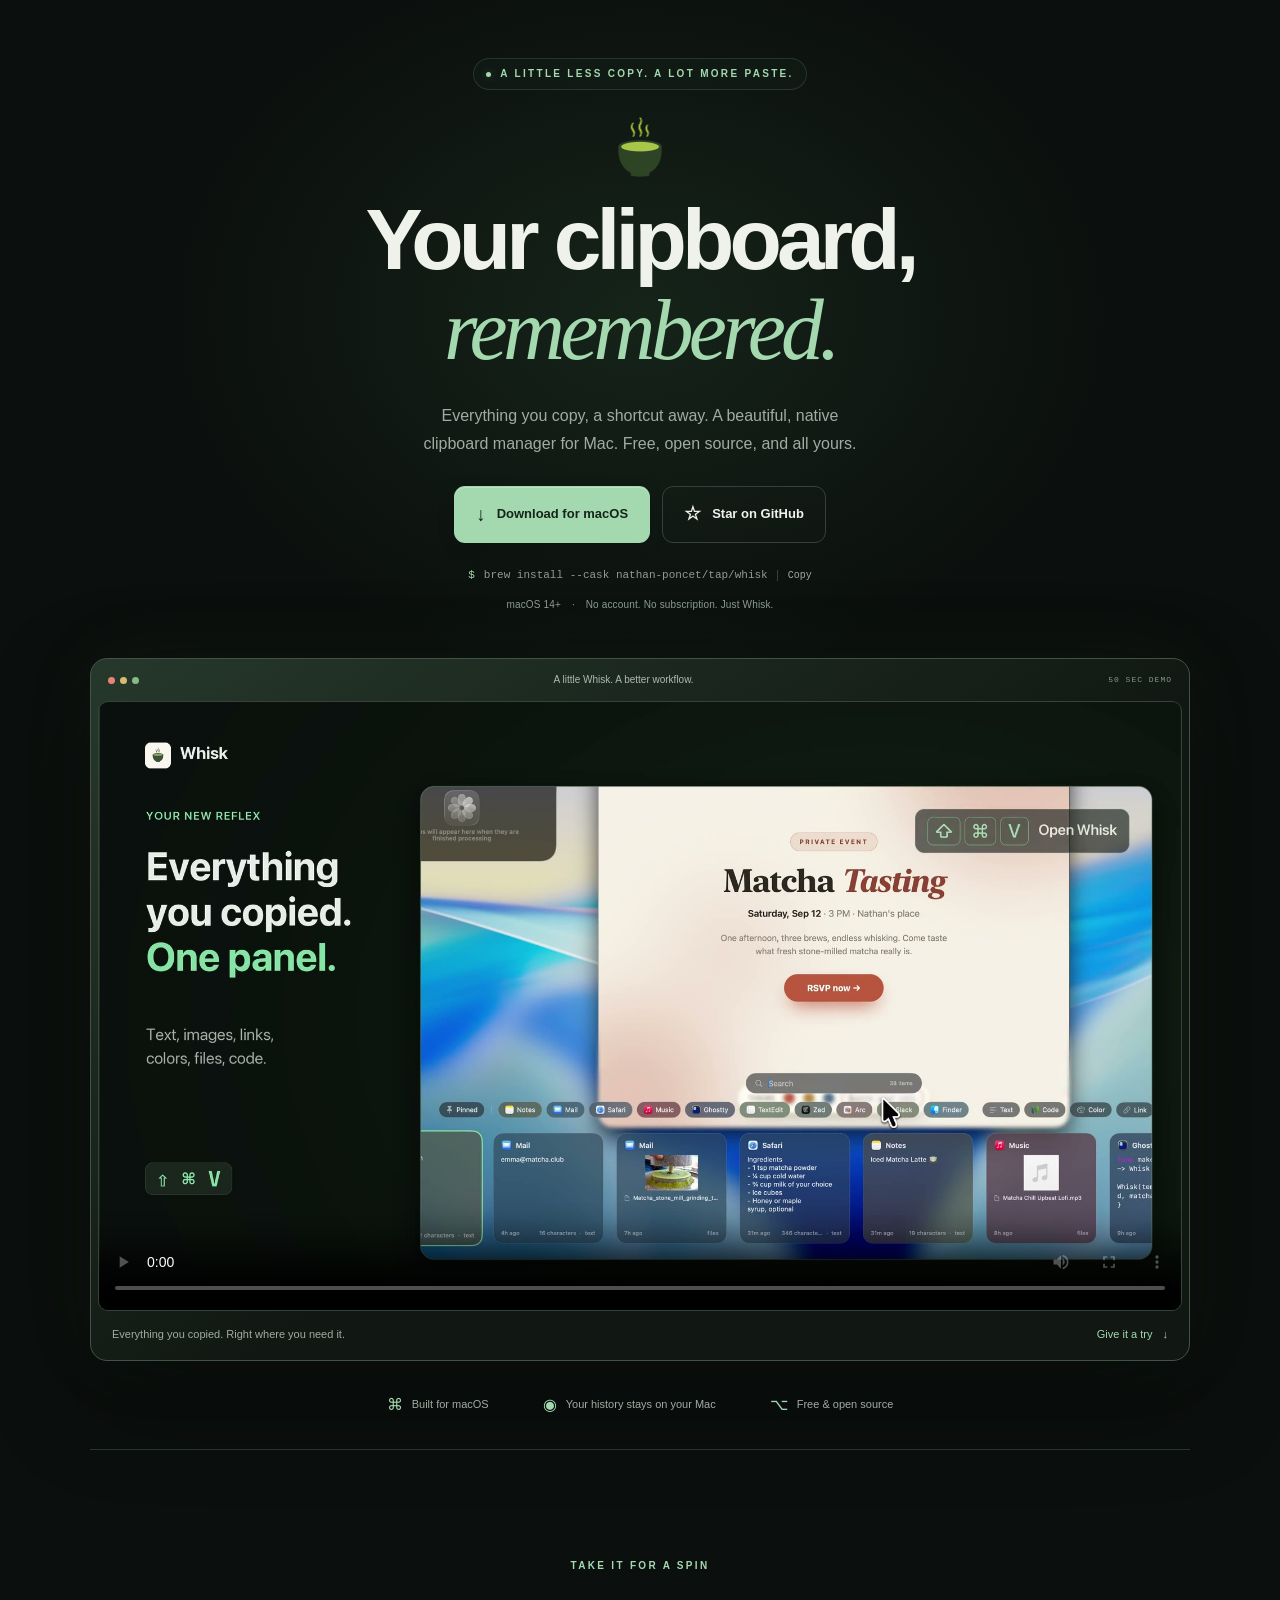
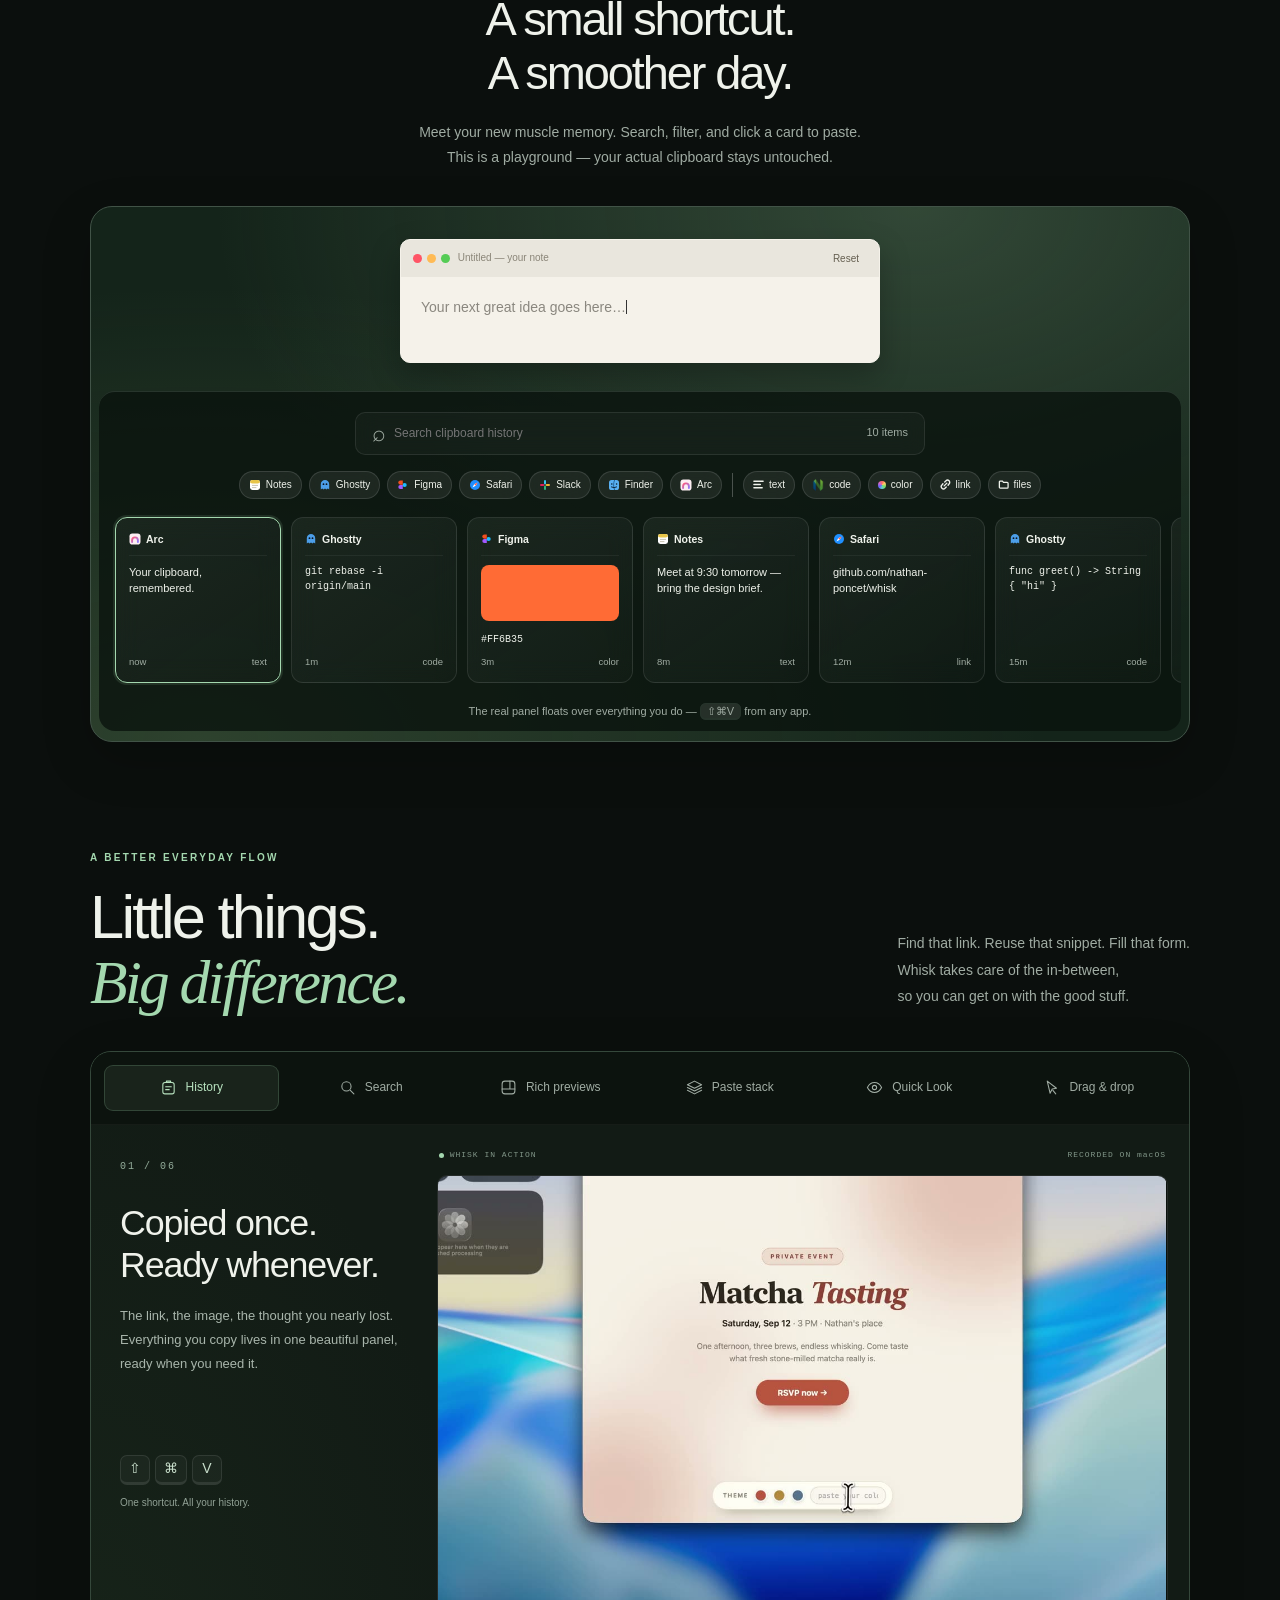
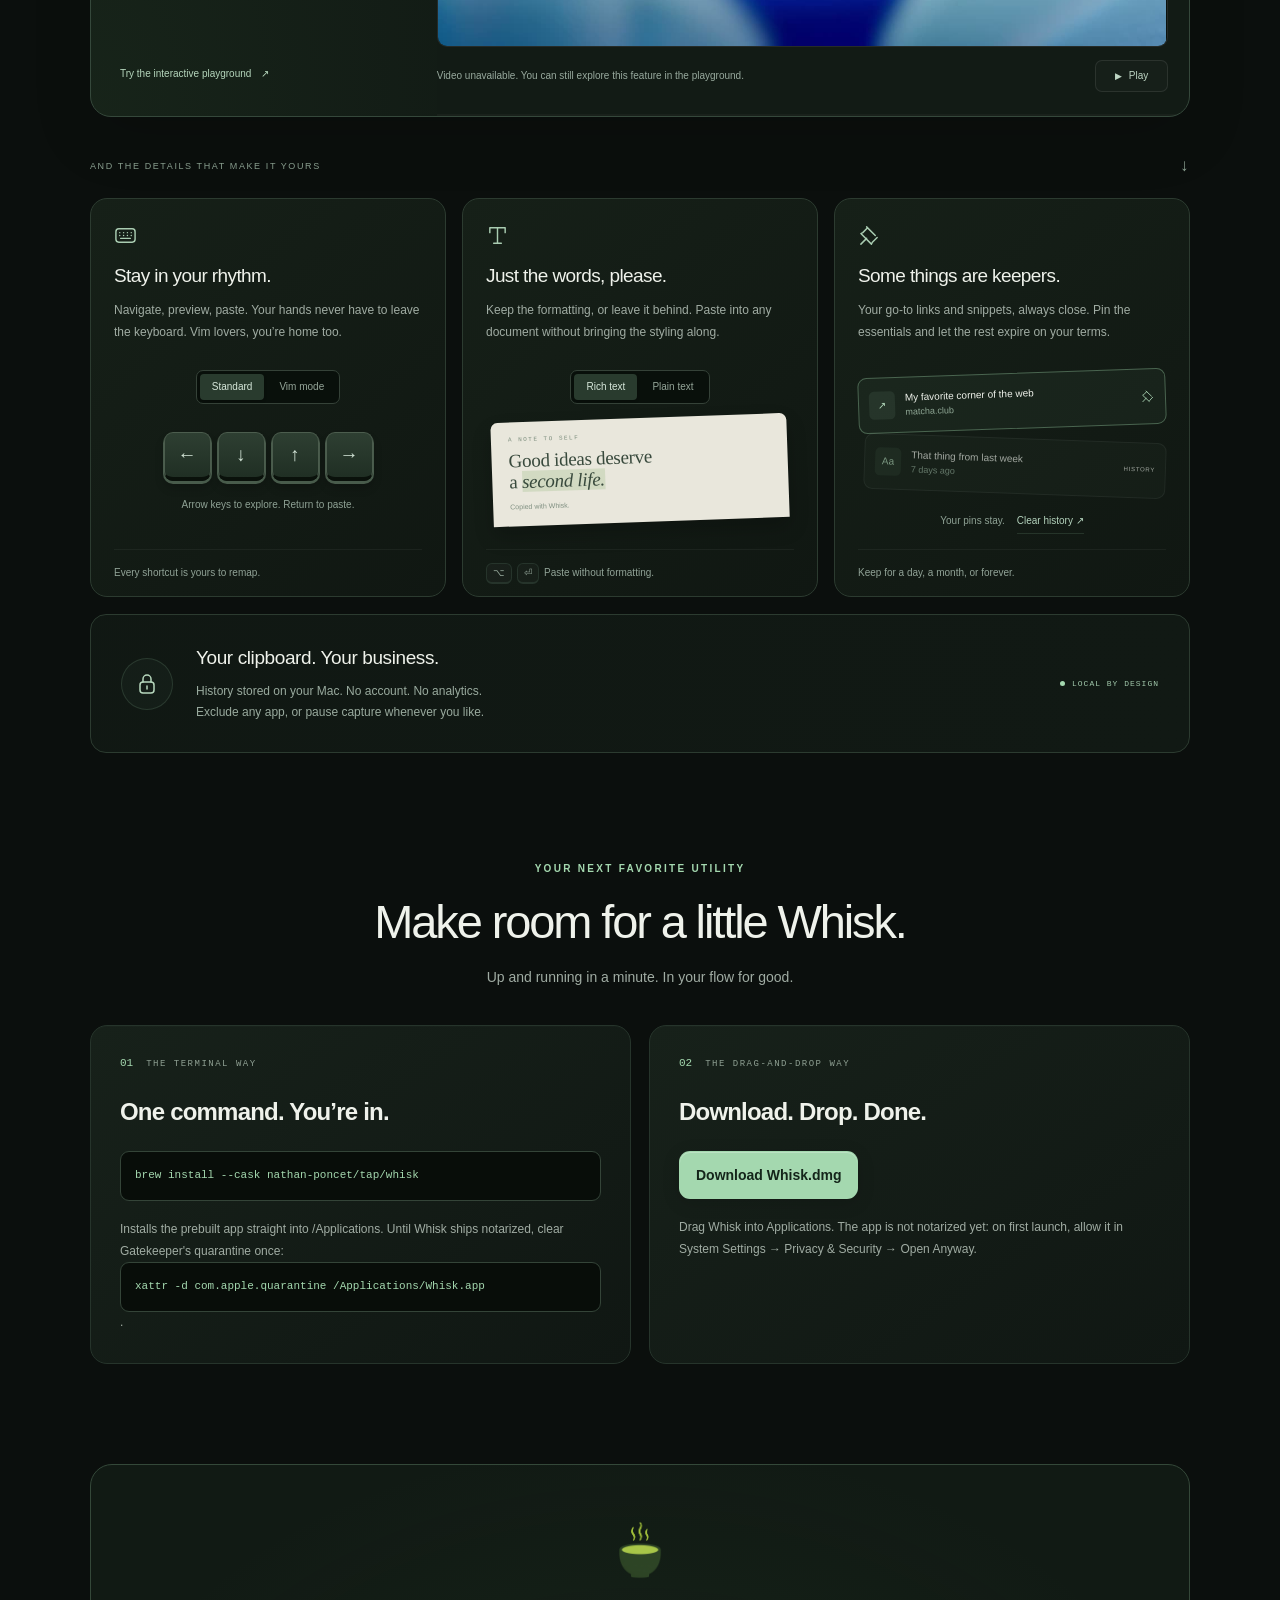
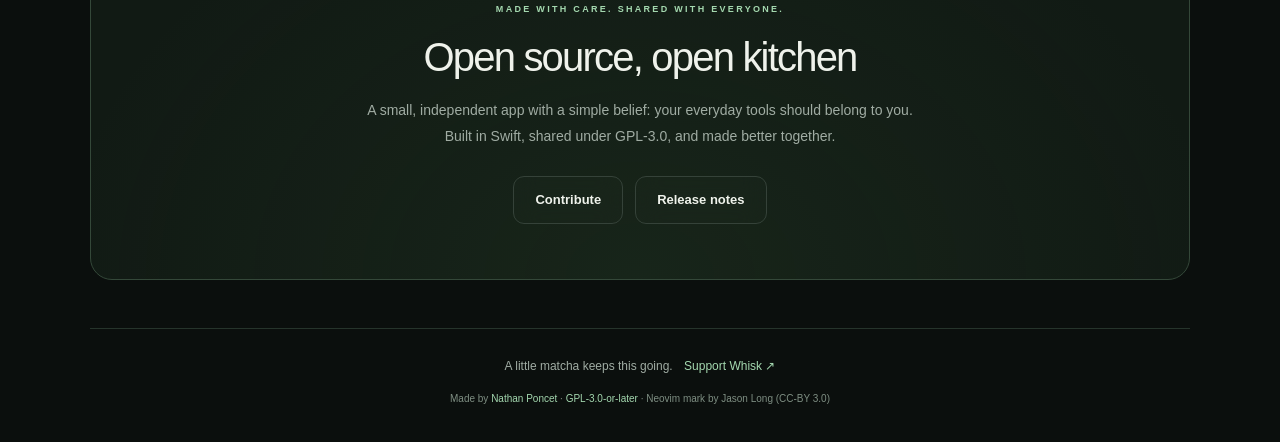
==== docs/index.html @ 54d3b0d7 "✨ Refresh website design and feature gallery" ====
<!doctype html>
<html lang="en">
<head>
  <meta charset="utf-8">
  <meta name="viewport" content="width=device-width, initial-scale=1">
  <title>Whisk — your clipboard, remembered</title>
  <meta name="description" content="Whisk is a free, open-source clipboard manager for macOS. A Liquid Glass panel with search, filters, pins, a paste stack and keyboard-first navigation.">
  <meta property="og:title" content="Whisk — your clipboard, remembered">
  <meta property="og:description" content="A free, open-source clipboard manager for macOS with a Liquid Glass panel, search, filters, pins and a paste stack.">
  <meta property="og:image" content="https://nathan-poncet.github.io/whisk/media/share-card.png">
  <meta property="og:image:width" content="2400">
  <meta property="og:image:height" content="1260">
  <meta property="og:url" content="https://nathan-poncet.github.io/whisk/">
  <meta property="og:type" content="website">
  <meta name="twitter:card" content="summary_large_image">
  <meta name="twitter:image" content="https://nathan-poncet.github.io/whisk/media/share-card.png">
  <link rel="icon" type="image/png" href="media/favicon.png">
  <link rel="apple-touch-icon" href="media/apple-touch-icon.png">
  <meta name="theme-color" content="#0b0f0d">
  <link rel="stylesheet" href="styles.css">
  <link rel="stylesheet" href="features.css">
</head>
<body>
<a class="skip-link" href="#main">Skip to content</a>
<main id="main">
  <div class="hero">
    <div class="eyebrow"><span class="status-dot"></span> A LITTLE LESS COPY. A LOT MORE PASTE.</div>
    <div class="mark"><img src="media/logo-cup.png" alt="Whisk — a steaming matcha bowl" height="84"></div>
    <h1>Your clipboard,<br><em>remembered.</em></h1>
    <p class="sub">Everything you copy, a shortcut away. A beautiful, native<br class="desktop-break"> clipboard manager for Mac. Free, open source, and all yours.</p>
    <div class="cta">
      <a class="btn primary" href="https://github.com/nathan-poncet/whisk/releases/latest/download/Whisk.dmg"><span aria-hidden="true">↓</span> Download for macOS</a>
      <a class="btn ghost" href="https://github.com/nathan-poncet/whisk" target="_blank" rel="noopener"><span aria-hidden="true">☆</span> Star on GitHub<span class="starcount" id="gh-stars" hidden></span></a>
    </div>
    <div class="brew">
      <span class="dollar">$</span>
      <span id="brew-cmd">brew install --cask nathan-poncet/tap/whisk</span>
      <button type="button" id="copy-brew" aria-label="Copy Homebrew install command">Copy</button>
    </div>
    <p class="requires">macOS 14+ <span>·</span> No account. No subscription. Just Whisk.</p>

    <div class="demo" id="demo">
      <div class="demo-topbar"><span class="window-dots" aria-hidden="true"><i></i><i></i><i></i></span><span>A little Whisk. A better workflow.</span><span class="demo-duration">50 SEC DEMO</span></div>
      <video controls playsinline preload="metadata" poster="media/demo-poster.jpg"
             aria-label="Whisk in 50 seconds: copy-paste on repeat, then one panel for everything you copied">
        <source src="media/demo.mp4" type="video/mp4">
      </video>
      <div class="demo-caption"><span>Everything you copied. Right where you need it.</span><a href="#try">Give it a try <span aria-hidden="true">↓</span></a></div>
    </div>
    <div class="trust-strip"><span><span aria-hidden="true">⌘</span> Built for macOS</span><span><span aria-hidden="true">◉</span> Your history stays on your Mac</span><span><span aria-hidden="true">⌥</span> Free &amp; open source</span></div>
  </div>

  <section id="try" class="tryit">
    <div class="tryit-zoom">
      <div class="tryit-stick">
        <p class="section-label">TAKE IT FOR A SPIN</p>
        <h2>A small shortcut.<br>A smoother day.</h2>
        <p class="sub" style="color: var(--muted); max-width: 560px; margin: 10px auto 0">
          Meet your new muscle memory. Search, filter, and click a card to paste.<br class="desktop-break"> This is a playground — your actual clipboard stays untouched.
        </p>
        <div class="screen" id="try-screen">
        <div class="note" id="try-note">
          <div class="bar">
            <span class="dot" style="background:#f56"></span>
            <span class="dot" style="background:#fb5"></span>
            <span class="dot" style="background:#5c5"></span>
            &nbsp;Untitled — your note
            <button id="note-clear">Reset</button>
          </div>
          <div class="body"><span id="note-text" aria-live="polite"></span><span class="cursor"></span></div>
        </div>
        <div class="panelblock">
          <div class="search">
            <span class="search-icon" aria-hidden="true">⌕</span>
            <input id="try-input" aria-label="Search the demo clipboard history" type="text" placeholder="Search clipboard history" autocomplete="off">
            <span class="count" id="try-count"></span>
          </div>
          <div class="chipswrap"><div class="chips" id="try-chips"></div></div>
          <div class="railwrap"><div class="rail" id="try-rail"></div></div>
          <p class="hint">The real panel floats over everything you do — <kbd>&#8679;&#8984;V</kbd> from any app.</p>
        </div>
        </div>
      </div>
    </div>
  </section>

  <section id="features" class="features" aria-labelledby="features-heading">
    <div class="features-intro">
      <div><p class="section-label">A BETTER EVERYDAY FLOW</p><h2 id="features-heading">Little things.<br><em>Big difference.</em></h2></div>
      <p>Find that link. Reuse that snippet. Fill that form.<br>Whisk takes care of the in-between,<br>so you can get on with the good stuff.</p>
    </div>
    <div class="feature-gallery">
      <div class="feature-tabs" role="tablist" aria-label="Explore Whisk features"><button class="feature-tab" id="feature-tab-panel" type="button" role="tab" aria-selected="true" aria-controls="feature-panel" tabindex="0" data-feature="panel"><svg viewBox="0 0 24 24" fill="none" stroke="currentColor" stroke-width="1.5" stroke-linecap="round" stroke-linejoin="round" aria-hidden="true"><rect x="4" y="5" width="16" height="16" rx="3"/><path d="M9 5V3h6v2M8 11h8M8 15h5"/></svg><span>History</span></button>
<button class="feature-tab" id="feature-tab-search" type="button" role="tab" aria-selected="false" aria-controls="feature-panel" tabindex="-1" data-feature="search"><svg viewBox="0 0 24 24" fill="none" stroke="currentColor" stroke-width="1.5" stroke-linecap="round" stroke-linejoin="round" aria-hidden="true"><circle cx="10.5" cy="10.5" r="6.5"/><path d="m16 16 5 5"/></svg><span>Search</span></button>
<button class="feature-tab" id="feature-tab-color" type="button" role="tab" aria-selected="false" aria-controls="feature-panel" tabindex="-1" data-feature="color"><svg viewBox="0 0 24 24" fill="none" stroke="currentColor" stroke-width="1.5" stroke-linecap="round" stroke-linejoin="round" aria-hidden="true"><rect x="3" y="3" width="18" height="18" rx="4"/><path d="M3 14h18M14 3v11"/></svg><span>Rich previews</span></button>
<button class="feature-tab" id="feature-tab-stack" type="button" role="tab" aria-selected="false" aria-controls="feature-panel" tabindex="-1" data-feature="stack"><svg viewBox="0 0 24 24" fill="none" stroke="currentColor" stroke-width="1.5" stroke-linecap="round" stroke-linejoin="round" aria-hidden="true"><path d="m12 3 10 5-10 5L2 8l10-5ZM2 12l10 5 10-5M2 16l10 5 10-5"/></svg><span>Paste stack</span></button>
<button class="feature-tab" id="feature-tab-preview" type="button" role="tab" aria-selected="false" aria-controls="feature-panel" tabindex="-1" data-feature="preview"><svg viewBox="0 0 24 24" fill="none" stroke="currentColor" stroke-width="1.5" stroke-linecap="round" stroke-linejoin="round" aria-hidden="true"><path d="M2 12s3.5-7 10-7 10 7 10 7-3.5 7-10 7S2 12 2 12Z"/><circle cx="12" cy="12" r="3"/></svg><span>Quick Look</span></button>
<button class="feature-tab" id="feature-tab-drag" type="button" role="tab" aria-selected="false" aria-controls="feature-panel" tabindex="-1" data-feature="drag"><svg viewBox="0 0 24 24" fill="none" stroke="currentColor" stroke-width="1.5" stroke-linecap="round" stroke-linejoin="round" aria-hidden="true"><path d="m6 3 13 10-6 1-3 6L6 3ZM14 16l4 5"/></svg><span>Drag & drop</span></button></div>
      <div class="feature-panel" id="feature-panel" role="tabpanel" aria-labelledby="feature-tab-panel" tabindex="0">
        <div class="feature-story">
          <span class="feature-index" id="feature-index">01 / 06</span>
          <div class="feature-copy" aria-live="polite" aria-atomic="true">
            <h3 id="feature-title">Copied once.<br>Ready whenever.</h3>
            <p id="feature-description">The link, the image, the thought you nearly lost. Everything you copy lives in one beautiful panel, ready when you need it.</p>
          </div>
          <div class="feature-shortcut" id="feature-shortcut"><div><kbd>⇧</kbd><kbd>⌘</kbd><kbd>V</kbd></div><span>One shortcut. All your history.</span></div>
          <a class="feature-try" href="#try">Try the interactive playground <span aria-hidden="true">↗</span></a>
        </div>
        <div class="feature-footage">
          <div class="footage-label"><span><i aria-hidden="true"></i> WHISK IN ACTION</span><span>RECORDED ON macOS</span></div>
          <div class="feature-media" id="feature-media">
            <video id="feature-video" muted playsinline loop preload="none" aria-label="Clipboard history demonstration"></video>
            <img id="feature-poster" src="media/clips/panel.jpg" alt="Whisk clipboard history floating over a Mac application" width="1300" height="840" loading="lazy">
          </div>
          <div class="footage-controls"><p id="feature-caption">Text, links, images, files, colors, code. All welcome.</p><button id="feature-play" type="button" aria-label="Play feature demonstration"><span aria-hidden="true">▶</span> Play</button></div>
          <div class="footage-progress" aria-hidden="true"><i id="feature-progress"></i></div>
        </div>
      </div>
    </div>

    <div class="details-heading"><span>AND THE DETAILS THAT MAKE IT YOURS</span><span aria-hidden="true">↓</span></div>
    <div class="feature-details">
      <article class="detail-card keyboard-card">
        <div class="detail-icon"><svg viewBox="0 0 24 24" fill="none" stroke="currentColor" stroke-width="1.5" stroke-linecap="round" stroke-linejoin="round" aria-hidden="true"><rect x="2" y="5" width="20" height="14" rx="3"/><path d="M6 9h.01M10 9h.01M14 9h.01M18 9h.01M6 12h.01M10 12h.01M14 12h.01M18 12h.01M7 15h10"/></svg></div>
        <h3>Stay in your rhythm.</h3>
        <p>Navigate, preview, paste. Your hands never have to leave the keyboard. Vim lovers, you’re home too.</p>
        <div class="detail-visual keyboard-visual">
          <div class="detail-switch" role="group" aria-label="Keyboard layout preview"><button type="button" data-key-mode="standard" aria-pressed="true">Standard</button><button type="button" data-key-mode="vim" aria-pressed="false">Vim mode</button></div>
          <div class="keycap-row" id="feature-keycaps" aria-live="polite"><kbd>←</kbd><kbd>↓</kbd><kbd>↑</kbd><kbd>→</kbd></div>
          <span id="feature-key-hint">Arrow keys to explore. Return to paste.</span>
        </div>
        <div class="detail-foot">Every shortcut is yours to remap.</div>
      </article>
      <article class="detail-card format-card">
        <div class="detail-icon"><svg viewBox="0 0 24 24" fill="none" stroke="currentColor" stroke-width="1.5" stroke-linecap="round" stroke-linejoin="round" aria-hidden="true"><path d="M4 4h16M12 4v16M8 20h8M4 9V4M20 9V4"/></svg></div>
        <h3>Just the words, please.</h3>
        <p>Keep the formatting, or leave it behind. Paste into any document without bringing the styling along.</p>
        <div class="detail-visual format-visual" id="feature-format" data-format="rich">
          <div class="detail-switch" role="group" aria-label="Text formatting preview"><button type="button" data-format="rich" aria-pressed="true">Rich text</button><button type="button" data-format="plain" aria-pressed="false">Plain text</button></div>
          <div class="format-sheet"><span class="sheet-overline">A NOTE TO SELF</span><div class="format-sample">Good ideas deserve<br>a <strong>second life.</strong></div><span class="sheet-signature">Copied with Whisk.</span></div>
        </div>
        <div class="detail-foot"><kbd>⌥</kbd><kbd>⏎</kbd> Paste without formatting.</div>
      </article>
      <article class="detail-card pins-card">
        <div class="detail-icon"><svg viewBox="0 0 24 24" fill="none" stroke="currentColor" stroke-width="1.5" stroke-linecap="round" stroke-linejoin="round" aria-hidden="true"><path d="m9 3 9 9M10 4 5 9l-2 1 11 11 1-2 5-5M9 15l-6 6"/></svg></div>
        <h3>Some things are keepers.</h3>
        <p>Your go-to links and snippets, always close. Pin the essentials and let the rest expire on your terms.</p>
        <div class="detail-visual pin-visual" id="feature-pins">
          <div class="saved-snippet"><span class="snippet-symbol" aria-hidden="true">↗</span><div>My favorite corner of the web<small>matcha.club</small></div><span class="pin-badge"><svg viewBox="0 0 24 24" fill="none" stroke="currentColor" stroke-width="1.5" stroke-linecap="round" stroke-linejoin="round" aria-hidden="true"><path d="m9 3 9 9M10 4 5 9l-2 1 11 11 1-2 5-5M9 15l-6 6"/></svg></span></div>
          <div class="saved-snippet expiring"><span class="snippet-symbol" aria-hidden="true">Aa</span><div>That thing from last week<small>7 days ago</small></div><span class="expiry-label">HISTORY</span></div>
          <div class="pin-actions"><span class="pin-note" id="pin-feedback" aria-live="polite">Your pins stay.</span><button type="button" id="pin-clear" aria-label="Clear the sample history">Clear history <span aria-hidden="true">↗</span></button></div>
        </div>
        <div class="detail-foot">Keep for a day, a month, or forever.</div>
      </article>
    </div>
    <aside class="feature-privacy" aria-label="Privacy">
      <div class="privacy-emblem"><svg viewBox="0 0 24 24" fill="none" stroke="currentColor" stroke-width="1.5" stroke-linecap="round" stroke-linejoin="round" aria-hidden="true"><rect x="5" y="10" width="14" height="11" rx="3"/><path d="M8 10V7a4 4 0 0 1 8 0v3M12 14v3"/></svg></div>
      <div><h3>Your clipboard. Your business.</h3><p>History stored on your Mac. No account. No analytics.<br>Exclude any app, or pause capture whenever you like.</p></div>
      <span class="privacy-seal"><i aria-hidden="true"></i> LOCAL BY DESIGN</span>
    </aside>
  </section>

  <section id="install" class="install">
    <p class="section-label">YOUR NEXT FAVORITE UTILITY</p>
    <h2>Make room for a little Whisk.</h2>
    <p class="section-sub">Up and running in a minute. In your flow for good.</p>
    <div class="options grid">
      <div class="card option">
        <div class="option-label">01 <span>THE TERMINAL WAY</span></div><h3>One command. You’re in.</h3>
        <p style="margin-top: 8px"><code>brew install --cask nathan-poncet/tap/whisk</code></p>
        <p class="note">Installs the prebuilt app straight into /Applications. Until Whisk ships notarized, clear Gatekeeper's quarantine once: <code>xattr -d com.apple.quarantine /Applications/Whisk.app</code>.</p>
      </div>
      <div class="card option">
        <div class="option-label">02 <span>THE DRAG-AND-DROP WAY</span></div><h3>Download. Drop. Done.</h3>
        <p style="margin-top: 8px"><a class="btn primary" style="padding: 9px 16px; font-size: 14px" href="https://github.com/nathan-poncet/whisk/releases/latest/download/Whisk.dmg">Download Whisk.dmg</a></p>
        <p class="note">Drag Whisk into Applications. The app is not notarized yet: on first launch, allow it in System Settings → Privacy &amp; Security → Open Anyway.</p>
      </div>
    </div>
  </section>

  <section class="open" id="open-source">
    <img class="open-mark" src="media/logo-cup.png" width="50" alt="">
    <p class="section-label">MADE WITH CARE. SHARED WITH EVERYONE.</p>
    <h2>Open source, open kitchen</h2>
    <p>
      A small, independent app with a simple belief: your everyday tools should belong to you.
      Built in Swift, shared under GPL-3.0, and made better together.
    </p>
    <div class="cta">
      <a class="btn ghost" href="https://github.com/nathan-poncet/whisk/blob/main/CONTRIBUTING.md">Contribute</a>
      <a class="btn ghost" href="https://github.com/nathan-poncet/whisk/releases">Release notes</a>
    </div>
  </section>

  <footer>
    <p style="margin: 0 0 14px">
      <a class="support-link" href="https://ko-fi.com/S3V726AT7H" target="_blank" rel="noopener">A little matcha keeps this going. <span>Support Whisk ↗</span></a>
    </p>
    Made by <a href="https://github.com/nathan-poncet">Nathan Poncet</a> ·
    <a href="https://github.com/nathan-poncet/whisk/blob/main/LICENSE">GPL-3.0-or-later</a> ·
    Neovim mark by Jason Long (CC-BY 3.0)
  </footer>
</main>

<script src="script.js" defer></script>
<script src="features.js" defer></script>
</body>
</html>
---- docs/styles.css ----
:root {
      --bg: #0b0f0d;
      --panel: rgba(255, 255, 255, 0.055);
      --border: rgba(255, 255, 255, 0.10);
      --text: #e8ede9;
      --muted: #9aa69e;
      --accent: #7fd8a4;
      --accent-deep: #3f9d68;
      --radius: 18px;
    }
    * { margin: 0; padding: 0; box-sizing: border-box; }
    html { scroll-behavior: smooth; }
    body {
      background: var(--bg);
      color: var(--text);
      font-family: -apple-system, BlinkMacSystemFont, "SF Pro Text", "Segoe UI", Roboto, sans-serif;
      line-height: 1.6;
      overflow-x: hidden;
    }
    body::before {
      content: "";
      position: fixed;
      inset: -20% -10% auto;
      height: 70vh;
      background:
        radial-gradient(600px 400px at 20% 10%, rgba(127, 216, 164, 0.16), transparent 70%),
        radial-gradient(700px 500px at 80% 0%, rgba(63, 157, 104, 0.14), transparent 70%);
      pointer-events: none;
      z-index: 0;
    }
    main { position: relative; z-index: 1; max-width: 1060px; margin: 0 auto; padding: 0 24px; }

    .hero { text-align: center; padding: 88px 0 40px; }
    .hero .mark { line-height: 1; }
    .hero .mark img { height: 84px; width: auto; }
    .hero h1 {
      font-size: clamp(44px, 7vw, 72px);
      font-weight: 800;
      letter-spacing: -0.03em;
      background: linear-gradient(120deg, #f2f7f3 30%, var(--accent) 100%);
      -webkit-background-clip: text;
      background-clip: text;
      color: transparent;
      margin-top: 12px;
    }
    .hero p.tagline { font-size: clamp(18px, 2.6vw, 23px); color: var(--muted); margin-top: 10px; }
    .hero .sub { max-width: 620px; margin: 14px auto 0; color: var(--muted); font-size: 16px; }

    .cta { display: flex; gap: 12px; justify-content: center; flex-wrap: wrap; margin-top: 32px; }
    .btn {
      display: inline-flex; align-items: center; gap: 8px;
      padding: 13px 22px; border-radius: 999px;
      font-size: 15px; font-weight: 600; text-decoration: none;
      border: 1px solid var(--border);
      transition: transform 0.15s ease, background 0.15s ease;
    }
    .btn:hover { transform: translateY(-1px); }
    .btn.primary { background: linear-gradient(120deg, var(--accent), var(--accent-deep)); color: #06130b; border-color: transparent; }
    .btn.ghost { background: var(--panel); color: var(--text); backdrop-filter: blur(12px); }
    .btn.ghost:hover { background: rgba(255, 255, 255, 0.09); }
    .btn .starcount {
      background: rgba(255, 255, 255, 0.12); border-radius: 999px;
      padding: 2px 9px; font-size: 12.5px; font-variant-numeric: tabular-nums;
    }

    .brew {
      display: inline-flex; align-items: center; gap: 12px;
      margin-top: 18px; padding: 11px 16px;
      background: var(--panel); border: 1px solid var(--border); border-radius: 12px;
      font-family: "SF Mono", ui-monospace, Menlo, monospace; font-size: 14px;
      backdrop-filter: blur(12px);
    }
    .brew .dollar { color: var(--accent); user-select: none; }
    .brew button {
      background: none; border: 1px solid var(--border); border-radius: 8px;
      color: var(--muted); font-size: 12px; padding: 4px 10px; cursor: pointer;
    }
    .brew button:hover { color: var(--text); }
    .requires { margin-top: 14px; color: var(--muted); font-size: 13px; }

    .demo { margin: 56px auto 0; }
    .demo video {
      width: 100%; display: block; border-radius: var(--radius);
      border: 1px solid var(--border);
      box-shadow: 0 30px 80px rgba(0, 0, 0, 0.55), 0 0 0 1px rgba(127, 216, 164, 0.07);
    }

    section { padding: 72px 0 0; }
    h2 { font-size: 28px; font-weight: 700; letter-spacing: -0.02em; text-align: center; }
    .grid {
      display: grid; gap: 16px; margin-top: 32px;
      grid-template-columns: repeat(auto-fit, minmax(280px, 1fr));
    }
    .card {
      background: var(--panel); border: 1px solid var(--border); border-radius: var(--radius);
      padding: 22px; backdrop-filter: blur(12px);
    }
    .card .icon { font-size: 24px; }
    .card h3 { font-size: 16px; font-weight: 650; margin: 10px 0 6px; }
    .card p { color: var(--muted); font-size: 14px; }
    .card code {
      font-family: "SF Mono", ui-monospace, Menlo, monospace; font-size: 12.5px;
      background: rgba(255, 255, 255, 0.08); border-radius: 5px; padding: 1px 5px;
    }
    kbd {
      font-family: -apple-system, BlinkMacSystemFont, sans-serif; font-size: 12.5px;
      background: rgba(255, 255, 255, 0.10); border: 1px solid var(--border);
      border-bottom-width: 2px; border-radius: 6px; padding: 1px 6px;
    }

    .install { text-align: center; }
    .install .options { display: flex; gap: 16px; justify-content: center; flex-wrap: wrap; margin-top: 28px; }
    .install .option { flex: 1 1 320px; max-width: 460px; text-align: left; }
    .install .option h3 { display: flex; align-items: center; gap: 8px; }
    .install .note { color: var(--muted); font-size: 13px; margin-top: 10px; }
    .install .note code {
      font-family: "SF Mono", ui-monospace, Menlo, monospace; font-size: 12px;
      background: rgba(255, 255, 255, 0.08); border-radius: 5px; padding: 1px 5px;
    }

    .open { text-align: center; margin-top: 72px; padding: 40px 24px; }
    .open p { max-width: 640px; margin: 12px auto 0; color: var(--muted); }

    footer {
      margin-top: 72px; padding: 32px 24px 40px;
      border-top: 1px solid var(--border);
      text-align: center; color: var(--muted); font-size: 13.5px;
    }
    footer a { color: var(--accent); text-decoration: none; }
    footer a:hover { text-decoration: underline; }

    /* Interactive demo */
    .tryit { text-align: center; }
    .tryit .screen {
      margin-top: 32px; border-radius: var(--radius); overflow: hidden;
      border: 1px solid var(--border);
      background:
        radial-gradient(700px 420px at 18% 8%, rgba(127, 216, 164, 0.28), transparent 65%),
        radial-gradient(800px 520px at 85% 20%, rgba(63, 157, 104, 0.22), transparent 70%),
        linear-gradient(160deg, #17251d 0%, #0a1310 60%, #060a08 100%);
      padding: 26px 0 18px;
      box-shadow: 0 30px 80px rgba(0, 0, 0, 0.5);
    }
    .tryit .note {
      /* Grows gently with the scroll progress, like the screen around it. */
      width: calc(min(430px, 86%) + 110px * var(--p, 0));
      /* Phones: the growth must never push the note against the edges. */
      max-width: calc(100% - 32px);
      flex-shrink: 0;
      margin: 24px auto 22px; text-align: left;
      border-radius: 10px; overflow: hidden;
      background: #f5f2ea; color: #333;
      font-size: calc(13px + 1.5px * var(--p, 0));
      box-shadow: 0 14px 34px rgba(0, 0, 0, 0.45);
    }
    .tryit .note .bar {
      background: #e4e0d5; padding: 5px 9px; font-size: 11px; color: #8a8578;
      display: flex; align-items: center; gap: 5px;
    }
    .tryit .note .bar span.dot { width: 9px; height: 9px; border-radius: 50%; }
    .tryit .note .body {
      padding: 10px 12px; line-height: 1.5;
      /* Mostly vertical growth: the note deepens as the demo fills the page. */
      min-height: calc(52px + 90px * var(--p, 0));
    }
    .tryit .note .body .cursor {
      display: inline-block; width: 1px; height: 14px; background: #333;
      vertical-align: -2px; animation: blink 1s step-end infinite;
    }
    @keyframes blink { 50% { opacity: 0; } }

    .tryit .chipswrap { overflow-x: auto; scrollbar-width: none; margin-bottom: 10px; }
    .tryit .chipswrap::-webkit-scrollbar { display: none; }
    .tryit .chips {
      display: flex; gap: 7px; width: max-content; margin: 0 auto;
      padding: 2px 16px;
    }
    .tryit .chip { flex-shrink: 0; }
    .tryit .chip {
      display: inline-flex; align-items: center; gap: 5px;
      font-size: 11.5px; padding: 4px 10px; border-radius: 999px;
      background: rgba(255, 255, 255, 0.07); border: 1px solid rgba(255, 255, 255, 0.12);
      color: var(--text); cursor: pointer; backdrop-filter: blur(10px);
      transition: transform 0.12s ease;
    }
    .tryit .chip .dot { width: 8px; height: 8px; border-radius: 50%; }
    .tryit .chip.active {
      color: var(--accent); border-color: var(--accent); transform: scale(1.06);
      background: rgba(127, 216, 164, 0.16); font-weight: 600;
    }
    .tryit .search {
      display: flex; align-items: center; gap: 8px;
      width: min(680px, 90%); margin: 0 auto 14px; padding: 9px 16px;
      border-radius: 999px; background: rgba(255, 255, 255, 0.08);
      border: 1px solid rgba(255, 255, 255, 0.14); backdrop-filter: blur(12px);
    }
    .tryit .search input {
      flex: 1; background: none; border: none; outline: none;
      color: var(--text); font-size: 14px; font-family: inherit;
    }
    .tryit .search .count { font-size: 11px; color: var(--muted); }
    .tryit .railwrap { overflow-x: auto; padding: 6px 16px 10px; scrollbar-width: none; }
    .tryit .railwrap::-webkit-scrollbar { display: none; }
    .tryit .rail { display: flex; gap: 10px; width: max-content; margin: 0 auto; }
    .tryit .tcard {
      width: 148px; min-height: 150px; border-radius: 14px; text-align: left;
      background: rgba(255, 255, 255, 0.07); border: 1px solid rgba(255, 255, 255, 0.10);
      backdrop-filter: blur(12px); padding: 9px 10px; cursor: pointer;
      display: flex; flex-direction: column; gap: 6px; flex-shrink: 0;
      transition: transform 0.14s ease, border-color 0.14s ease, box-shadow 0.14s ease;
    }
    .tryit .tcard.selected {
      transform: scale(1.04); border: 2px solid var(--accent);
      box-shadow: 0 0 18px rgba(127, 216, 164, 0.35);
    }
    .tryit .tcard .head { display: flex; align-items: center; gap: 5px; font-size: 10.5px; font-weight: 600; }
    .tryit .tcard .head .dot { width: 9px; height: 9px; border-radius: 3px; }
    .tryit .tcard .body { flex: 1; font-size: 11px; color: var(--text); overflow: hidden; line-height: 1.45; }
    .tryit .tcard .body.mono { font-family: "SF Mono", ui-monospace, Menlo, monospace; font-size: 10px; }
    .tryit .tcard .swatch { border-radius: 8px; height: 56px; margin-bottom: 6px; }
    .tryit .tcard .foot { display: flex; justify-content: space-between; font-size: 9.5px; color: var(--muted); }
    .tryit .hint { margin-top: 12px; color: var(--muted); font-size: 13px; }
    .tryit .hint kbd { font-size: 11px; }

    .tryit-zoom, .tryit-stick { position: relative; }
    .tryit-stick .screen { display: flex; flex-direction: column; }
    .tryit .note .bar button {
      margin-left: auto; border: none; background: none; cursor: pointer;
      color: #8a8578; font-size: 10px;
    }
    .tryit .note .bar button:hover { color: #555; }
    .tryit .panelblock { margin-top: auto; padding-top: 14px; padding-bottom: 16px; }
    .tryit .chip img, .tryit .chip svg { display: block; }

/* Whisk — a quieter, more considered home for the same little utility. */
:root { --bg: #0b0f0d; --panel: #121914; --border: #26342b; --text: #eff2eb; --muted: #a0aca3; --accent: #a4d8af; --accent-deep: #77b989; --radius: 22px; color-scheme: dark; }
body { -webkit-font-smoothing: antialiased; }
body::before { position: absolute; inset: 0; height: 1120px; background: radial-gradient(ellipse 640px 490px at 50% 28%, #25432c65, transparent 75%); }
a, button, input { -webkit-tap-highlight-color: transparent; }
button { font-family: inherit; }
:focus-visible { outline: 2px solid var(--accent); outline-offset: 5px; }
section { scroll-margin-top: 24px; }
main { max-width: 1180px; padding: 0 40px; }
.skip-link { position: fixed; top: -100px; left: 20px; z-index: 100; padding: 12px 20px; color: var(--bg); background: var(--accent); border-radius: 10px; }
.skip-link:focus { top: 12px; }
.nav-download:hover { background: #a4d8af12; }
.hero { padding: 58px 0 0; }
.eyebrow, .section-label { font-size: 10px; letter-spacing: 2.3px; font-weight: 600; color: var(--accent); }
.eyebrow { display: inline-flex; align-items: center; gap: 9px; border: 1px solid #a4d8af26; padding: 7px 12px; border-radius: 30px; background: #a4d8af05; }
.status-dot { height: 5px; width: 5px; border-radius: 50%; background: var(--accent); box-shadow: 0 0 9px #a4d8af55; }
.hero .mark { margin: 25px auto 14px; }
.hero .mark img { height: 64px; }
.hero h1 { font-size: clamp(54px, 6.7vw, 88px); line-height: 1.02; letter-spacing: -.057em; font-weight: 550; background: none; color: var(--text); margin: 0; }
.hero h1 em { display: inline-block; color: var(--accent); font-family: Georgia, 'Times New Roman', serif; font-weight: 400; letter-spacing: -.055em; line-height: 1.12; }
.hero .sub { max-width: 620px; font-size: 16px; line-height: 1.8; margin-top: 22px; color: var(--muted); }
.cta { margin-top: 27px; gap: 12px; }
.btn { border-radius: 11px; min-height: 48px; padding: 12px 21px; font-size: 13px; gap: 11px; font-weight: 600; }
.btn.primary { background: var(--accent); color: #14251a; box-shadow: inset 0 1px #ffffff40, 0 4px 18px #0002; }
.btn.primary:hover { background: #b6e5be; }
.btn.primary > span { font-size: 19px; line-height: 1; }
.btn.ghost { background: #ffffff03; border-color: #354239; }
.btn.ghost > span:first-child { font-size: 19px; }
.btn .starcount { font-size: 11px; background: #a4d8af10; color: var(--accent); border-radius: 5px; padding: 1px 6px; }
.brew { margin-top: 17px; background: transparent; border: 0; padding: 7px 0; border-radius: 0; font-size: 11px; gap: 9px; color: #8e9c92; }
.brew button { border: 0; border-left: 1px solid #344238; border-radius: 0; font-size: 10px; padding: 0 0 0 10px; color: var(--muted); }
.requires { font-size: 10px; letter-spacing: .15px; margin-top: 6px; color: #8c9b90; }
.requires span { padding: 0 8px; }
.demo { margin-top: 45px; border: 1px solid #435248; border-radius: 17px; padding: 7px; background: linear-gradient(145deg, #26382b, #111813 55%); box-shadow: 0 35px 100px #0006, 0 0 80px #79ad8710; text-align: left; }
.demo-topbar { padding: 6px 10px 13px; display: flex; align-items: center; justify-content: space-between; gap: 12px; font-size: 10px; color: #afbab1; }
.window-dots { display: flex; gap: 5px; }
.window-dots i { width: 7px; height: 7px; border-radius: 50%; background: #e78377; }
.window-dots i:nth-child(2) { background: #d8bb70; }
.window-dots i:nth-child(3) { background: #87b98a; }
.demo-duration { font-family: ui-monospace, monospace; font-size: 8px; letter-spacing: 1px; color: #84978a; }
.demo video { border-radius: 10px; border-color: #354338; box-shadow: none; aspect-ratio: 16/9; }
.demo-caption { display: flex; justify-content: space-between; align-items: center; padding: 15px 14px 10px; color: #9dad9f; font-size: 11px; }
.demo-caption a { color: var(--accent); text-decoration: none; }
.demo-caption a span { padding-left: 7px; }
.trust-strip { display: flex; justify-content: center; align-items: center; gap: 54px; padding: 31px 0; border-bottom: 1px solid var(--border); color: var(--muted); font-size: 11px; }
.trust-strip > span { display: inline-flex; align-items: center; gap: 9px; }
.trust-strip > span > span { color: var(--accent); font-size: 16px; }
section { padding-top: 108px; }
h2 { font-size: clamp(30px, 4vw, 47px); font-weight: 500; line-height: 1.15; letter-spacing: -.045em; text-wrap: balance; }
.section-label { text-align: center; margin: 0 0 18px; }
.section-sub, .features .sub, .tryit .sub { font-size: 14px; line-height: 1.8; color: var(--muted); }
.section-sub { margin-top: 16px; }
.tryit .sub { margin-top: 20px !important; }
.tryit .screen { position: relative; margin-top: 35px; padding: 28px 0 10px; border-radius: 22px; background: radial-gradient(ellipse at 75% 0%, #63826560, transparent 60%), radial-gradient(ellipse at 10% 100%, #64825850, transparent 60%), #14241a; border: 1px solid #415347; box-shadow: 0 18px 50px #0003; }
.tryit .note { width: min(480px, 86%); font-size: 14px; margin: 4px auto 28px; border: 1px solid #f5f2ea; box-shadow: 0 12px 30px #0004; }
.tryit .note .bar { padding: 9px 12px; background: #e9e6dd; font-size: 10px; }
.tryit .note .bar button { padding: 4px 8px; color: #655f50; }
.tryit .note .body { padding: 20px; min-height: 85px; overflow-wrap: anywhere; }
#note-text:empty::before { content: 'Your next great idea goes here…'; color: #8a877f; }
.tryit .panelblock { background: #0a120dc7; border-top: 1px solid #c4dfcb26; padding: 20px 0 10px; margin: 0 8px; border-radius: 16px; }
.tryit .search { background: #ffffff08; border-color: #ffffff17; border-radius: 10px; max-width: 570px; }
.tryit .search input { min-width: 0; font-size: 12px; }
.tryit .search:focus-within { border-color: var(--accent); }
.search-icon { font-size: 23px; line-height: 1; color: var(--muted); }
.tryit .count { white-space: nowrap; }
.tryit .chip { font-size: 10px; padding: 5px 9px; min-height: 28px; }
.tryit .chip.active { transform: none; background: #a4d8af1a; border-color: #a4d8af88; }
.tryit .tcard { width: 166px; min-height: 156px; background: linear-gradient(145deg,#c2dfcd12,#ffffff05); padding: 13px; border-radius: 12px; }
.tryit .tcard.selected { border: 1px solid var(--accent); transform: none; box-shadow: 0 0 0 2px #a4d8af1f; }
.tryit .tcard:hover { background: #a4d8af19; transform: translateY(-2px); }
.tryit .tcard .head { padding-bottom: 8px; border-bottom: 1px solid #ffffff0e; margin-bottom: 3px; }
.tryit .hint { font-size: 11px; margin-top: 10px; }
.card { padding: 26px; border-radius: 17px; background: linear-gradient(145deg,#17211a,#101713); box-shadow: inset 0 1px #ffffff03; }
.card .icon { display: flex; align-items: center; justify-content: center; width: 34px; height: 34px; border-radius: 9px; border: 1px solid #3a4c3e; background: #a4d8af09; font-size: 17px; color: var(--accent); }
.card h3 { font-size: 16px; font-weight: 550; margin: 16px 0 9px; letter-spacing: -.3px; }
.card p { font-size: 12px; line-height: 1.8; }
.install .options { margin-top: 35px; gap: 18px; }
.install .option { max-width: none; padding: 29px; min-width: 0; }
.option-label { display: flex; align-items: center; gap: 13px; color: var(--accent); font-family: ui-monospace, monospace; font-size: 11px; }
.option-label span { font-size: 9px; letter-spacing: 1.5px; color: #8e9f92; }
.install .option h3 { font-size: 24px; margin: 20px 0; letter-spacing: -.8px; }
.install .option code { overflow-wrap: anywhere; }
.install .note { font-size: 12px; margin-top: 18px; line-height: 1.8; }
.install .option > p > code { display: block; padding: 14px; font-size: 11px; border: 1px solid #344438; background: #080d09; border-radius: 9px; color: var(--accent); }
.open { margin-top: 100px; padding: 55px 35px; border: 1px solid #344839; border-radius: 22px; background: radial-gradient(ellipse at 50% 100%,#385b362b,transparent 75%),#111a14; }
.open-mark { width: auto; height: 60px; margin-bottom: 15px; }
.open .section-label { margin: 0 auto 17px; font-size: 9px; color: var(--accent); }
.open h2 { font-size: clamp(28px, 4vw, 40px); }
.open p:not(.section-label) { font-size: 14px; line-height: 1.85; max-width: 550px; margin-top: 18px; }
footer { margin-top: 48px; padding: 28px 0 35px; font-size: 10px; color: #7e8e82; }
footer .support-link { color: var(--muted); font-size: 12px; }
.support-link span { color: var(--accent); margin-left: 8px; }
@media (max-width: 960px) {
  main { padding: 0 28px; }
  .trust-strip { gap: 25px; font-size: 10px; }
}
@media (max-width: 600px) {
  main { padding: 0 20px; }
  .hero { padding-top: 35px; }
  .eyebrow { font-size: 8px; letter-spacing: 1.1px; }
  .hero .mark { margin-top: 24px; }
  .hero .mark img { height: 56px; }
  .hero h1 { font-size: clamp(46px,11vw,65px); }
  .hero .sub { font-size: 14px; line-height: 1.75; margin-top: 19px; }
  .desktop-break { display: none; }
  .btn { padding: 10px 15px; font-size: 12px; min-height: 46px; gap: 8px; }
  .cta { gap: 9px; }
  .brew { max-width: 100%; flex-wrap: wrap; justify-content: center; font-size: 9px; gap: 6px; }
  #brew-cmd { overflow-wrap: anywhere; }
  .requires { font-size: 9px; }
  .demo { margin-top: 32px; border-radius: 12px; padding: 5px; }
  .demo-topbar { font-size: 8px; padding: 5px 5px 9px; }
  .demo-duration { display: none; }
  .demo-caption { padding: 10px 6px 6px; font-size: 9px; gap: 15px; }
  .demo-caption > span { max-width: 65%; }
  .demo-caption a { white-space: nowrap; }
  .trust-strip { flex-wrap: wrap; column-gap: 21px; row-gap: 12px; padding: 23px 0; }
  .trust-strip > span { font-size: 9px; }
  section { padding-top: 75px; scroll-margin-top: 20px; }
  .section-label { font-size: 9px; letter-spacing: 1.7px; }
  h2 { font-size: 33px; }
  .tryit .sub, .section-sub { font-size: 12px; }
  .tryit .screen { padding-top: 20px; border-radius: 15px; }
  .tryit .note { margin-bottom: 22px; }
  .tryit .note .body { min-height: 85px; padding: 15px; font-size: 12px; }
  .tryit .panelblock { margin: 0 5px; }
  .tryit .hint { font-size: 9px; padding: 0 14px; }
  .tryit .tcard { width: 145px; min-height: 145px; }
  .card { padding: 23px; }
  .card p { font-size: 13px; }
  .install .option { flex-basis: 100%; padding: 24px; }
  .open { margin-top: 70px; padding: 35px 22px; }
  .open p:not(.section-label) { font-size: 12px; }
  footer { line-height: 2; }
  .support-link span { display: block; margin: 4px 0 0; }
}
@media (prefers-reduced-motion: reduce) {
  html { scroll-behavior: auto; }
  *, *::before, *::after { animation: none !important; transition: none !important; }
}
/* Keep visited download links consistent in WebKit. */
a.btn.primary:link, a.btn.primary:visited { background: #a4d8af; color: #14251a; }
a.btn.primary:hover { background: #b6e5be; }
---- docs/features.css ----
/* Feature gallery: one story at a time, with the real application in view. */
.features-intro { display: flex; align-items: flex-end; justify-content: space-between; gap: 45px; margin-bottom: 36px; }
.features-intro .section-label, .features-intro h2 { text-align: left; }
.features-intro h2 { font-size: clamp(40px, 4.8vw, 62px); line-height: 1.06; }
.features-intro h2 em { font-family: Georgia, 'Times New Roman', serif; font-weight: 400; color: var(--accent); letter-spacing: -.045em; }
.features-intro > p { max-width: 340px; padding-bottom: 5px; color: var(--muted); font-size: 14px; line-height: 1.9; }
.feature-gallery { border: 1px solid #35483b; border-radius: 21px; background: #121b15; overflow: hidden; box-shadow: 0 20px 60px #0002; }
.feature-tabs { display: grid; grid-template-columns: repeat(6, minmax(0,1fr)); gap: 5px; padding: 13px; border-bottom: 1px solid #ffffff0a; background: #0c130e; }
.feature-tab { position: relative; display: flex; align-items: center; justify-content: center; gap: 9px; min-height: 46px; padding: 10px 7px; border: 1px solid transparent; border-radius: 9px; background: none; color: #a0aca3; font: inherit; font-size: 12px; cursor: pointer; transition: background .18s, color .18s, border-color .18s; }
.feature-tab svg { width: 17px; height: 17px; flex-shrink: 0; }
.feature-tab:hover { background: #a4d8af09; color: #eff2eb; }
.feature-tab[aria-selected="true"] { background: #a4d8af15; border-color: #a4d8af30; color: #b7e2bf; }
.feature-tab:focus-visible { outline-offset: -3px; }
.feature-panel { display: grid; grid-template-columns: minmax(0, .85fr) minmax(0, 1.85fr); }
.feature-panel:focus-visible { outline-offset: -5px; }
.feature-story { padding: 34px 29px; display: flex; flex-direction: column; align-items: flex-start; background: radial-gradient(ellipse at 0% 100%, #35583425, transparent 80%); }
.feature-index { font-family: ui-monospace, Menlo, monospace; font-size: 10px; letter-spacing: 2px; color: #94ad9b; margin-bottom: 28px; }
.feature-copy h3 { font-weight: 500; font-size: clamp(26px, 2.8vw, 36px); line-height: 1.17; letter-spacing: -1.2px; text-wrap: balance; }
.feature-copy > p { min-height: 126px; margin-top: 17px; color: #a8b5ab; font-size: 13px; line-height: 1.85; }
.feature-shortcut { margin-top: 24px; margin-bottom: 23px; }
.feature-shortcut > div { display: flex; gap: 5px; min-height: 32px; align-items: center; }
.feature-shortcut kbd { display: inline-flex; align-items: center; justify-content: center; min-width: 30px; height: 30px; padding: 0 8px; background: #ffffff08; border: 1px solid #ffffff18; border-bottom-width: 3px; border-radius: 7px; font-size: 14px; color: #c9dfcc; }
.feature-shortcut code { color: #b7d8bd; font-family: ui-monospace, Menlo, monospace; font-size: 11px; padding: 5px 8px; border: 1px solid #ffffff18; border-radius: 5px; }
.feature-shortcut > span { display: block; font-size: 10px; color: #91a195; margin-top: 9px; }
.feature-try { margin-top: auto; font-size: 10px; text-decoration: none; color: #b5d6bc; padding-top: 5px; }
.feature-try span { margin-left: 7px; }
.feature-try:hover { text-decoration: underline; text-underline-offset: 4px; }
.feature-footage { position: relative; min-width: 0; display: flex; flex-direction: column; justify-content: center; padding: 24px 21px 24px 0; }
.footage-label { display: flex; justify-content: space-between; gap: 10px; padding: 0 2px 13px; color: #829789; font-family: ui-monospace, Menlo, monospace; font-size: 8px; letter-spacing: 1px; }
.footage-label > span:first-child { display: flex; align-items: center; gap: 6px; }
.footage-label i { width: 5px; height: 5px; border-radius: 50%; background: var(--accent); }
.feature-media { position: relative; aspect-ratio: 1300/840; background: #0a110d; border: 1px solid #ffffff1c; border-radius: 10px; overflow: hidden; isolation: isolate; }
.feature-media video, .feature-media img { position: absolute; inset: 0; width: 100%; height: 100%; object-fit: contain; display: block; }
.feature-media img { transition: opacity .2s ease; pointer-events: none; }
.feature-media.is-playing img { opacity: 0; }
.footage-controls { display: flex; justify-content: space-between; align-items: center; gap: 16px; padding: 13px 0 0; }
.footage-controls p { color: #98aa9e; font-size: 10px; }
.footage-controls button { display: inline-flex; align-items: center; justify-content: center; gap: 7px; min-width: 73px; min-height: 32px; padding: 6px 9px; background: #ffffff05; border: 1px solid #ffffff16; border-radius: 7px; color: #bdd5c3; font: inherit; font-size: 10px; cursor: pointer; flex-shrink: 0; }
.footage-controls button:hover { background: #ffffff10; }
.footage-controls button span { font-size: 9px; }
.footage-progress { position: absolute; bottom: 0; left: 0; right: 0; height: 2px; background: #ffffff07; overflow: hidden; }
.footage-progress i { display: block; height: 100%; width: 100%; transform: scaleX(0); transform-origin: left; background: #a4d8af85; }
.details-heading { display: flex; align-items: center; justify-content: space-between; padding: 35px 0 19px; color: #889d8e; font-size: 9px; letter-spacing: 1.6px; }
.details-heading > span:last-child { font-size: 17px; }
.feature-details { display: grid; grid-template-columns: repeat(3,minmax(0,1fr)); gap: 16px; }
.detail-card { padding: 25px 23px 0; border-radius: 17px; border: 1px solid #2c3b30; background: linear-gradient(140deg,#162018,#101712); display: flex; flex-direction: column; overflow: hidden; }
.detail-icon { color: #a9ccb1; margin-bottom: 17px; }
.detail-icon svg { display: block; width: 23px; height: 23px; }
.detail-card h3 { font-size: 19px; font-weight: 500; line-height: 1.25; letter-spacing: -.6px; }
.detail-card > p { font-size: 12px; line-height: 1.85; color: var(--muted); margin-top: 11px; }
.detail-visual { height: 206px; margin-top: auto; padding-top: 27px; }
.detail-switch { display: flex; justify-content: center; gap: 3px; width: max-content; max-width: 100%; margin: 0 auto 20px; border: 1px solid #354238; border-radius: 7px; padding: 3px; background: #09100b; }
.detail-switch button { font: inherit; font-size: 10px; padding: 5px 12px; background: transparent; border: 0; color: #95a699; border-radius: 4px; cursor: pointer; }
.detail-switch button[aria-pressed="true"] { color: #d7e8db; background: #293b2e; box-shadow: 0 1px 3px #0004; }
.keyboard-visual { display: flex; flex-direction: column; align-items: center; }
.keycap-row { display: flex; gap: 7px; margin: 8px 0 16px; }
.keycap-row kbd { display: flex; align-items: center; justify-content: center; width: 47px; height: 49px; font-size: 19px; font-weight: 400; background: linear-gradient(#2e3f32,#202f24); border: 1px solid #4c5d4e; border-bottom: 4px solid #0a110b; border-radius: 9px; box-shadow: 0 2px 0 1px #485b4b, 0 7px 10px #0003; color: #d2e3d6; }
.keyboard-visual > span { color: #8fa295; font-size: 10px; text-align: center; }
.detail-foot { min-height: 47px; display: flex; align-items: center; gap: 5px; border-top: 1px solid #ffffff0c; color: #91a397; font-size: 10px; }
.detail-foot kbd { font-size: 10px; background: #ffffff06; }
.format-visual .detail-switch { margin-bottom: 14px; }
.format-sheet { width: calc(100% - 12px); margin: 0 auto; background: #e9e7dc; color: #38493c; border-radius: 7px 7px 0 0; padding: 14px 17px; transform: rotate(-2deg); box-shadow: 0 10px 20px #0003; }
.sheet-overline { display: block; font: 6px ui-monospace, monospace; color: #7d8e7e; letter-spacing: 1.5px; margin-bottom: 7px; }
.format-sample { font: 19px/1.12 Georgia, serif; letter-spacing: -.3px; }
.format-sample strong { font-weight: normal; font-style: italic; background: #bccea980; }
.sheet-signature { display: block; margin-top: 8px; font-size: 7px; color: #7f8f80; }
[data-format="plain"] .format-sample { font: 13px/1.65 -apple-system, BlinkMacSystemFont, sans-serif; letter-spacing: 0; }
[data-format="plain"] .format-sample strong { font-style: normal; background: none; }
[data-format="plain"] .format-sheet { transform: none; }
.pin-visual { display: flex; flex-direction: column; justify-content: center; padding-top: 14px; }
.saved-snippet { display: flex; align-items: center; gap: 10px; background: #a4d8af0b; border: 1px solid #49644f; padding: 12px 10px; border-radius: 9px; transform: rotate(-2deg); font-size: 10px; line-height: 1.5; }
.snippet-symbol { display: flex; align-items: center; justify-content: center; width: 26px; height: 28px; border-radius: 5px; background: #a4d8af15; color: #b3d9bb; flex-shrink: 0; }
.saved-snippet small { display: block; font-size: 9px; color: #90a896; margin-top: 1px; }
.pin-badge { margin-left: auto; color: #a9d1b2; }
.pin-badge svg { display: block; width: 14px; height: 14px; }
.saved-snippet.expiring { transform: rotate(2deg); border-color: #ffffff15; opacity: .65; transition: opacity .25s, transform .25s; margin: 10px 0 0 6px; }
.expiry-label { font-size: 6px; letter-spacing: .7px; margin-left: auto; }
.pin-note { font-size: 10px; color: #8fa295; text-align: center; margin-top: 15px; }
.feature-privacy { display: flex; align-items: center; gap: 23px; padding: 28px 30px; margin-top: 17px; border: 1px solid #2c3b30; border-radius: 16px; background: linear-gradient(100deg,#17231b70,#111914); }
.privacy-emblem { width: 52px; height: 52px; flex-shrink: 0; display: flex; align-items: center; justify-content: center; border-radius: 50%; border: 1px solid #a4d8af26; background: #a4d8af08; color: #b7d8bd; }
.privacy-emblem svg { width: 24px; height: 24px; }
.feature-privacy h3 { font-size: 19px; font-weight: 500; letter-spacing: -.4px; }
.feature-privacy p { font-size: 12px; color: #99aa9e; line-height: 1.8; margin-top: 7px; }
.privacy-seal { display: inline-flex; align-items: center; gap: 7px; margin-left: auto; white-space: nowrap; font: 8px ui-monospace, Menlo, monospace; letter-spacing: 1px; color: #a1c8ab; }
.privacy-seal i { width: 5px; height: 5px; border-radius: 50%; background: #a4d8af; }
@media (max-width: 960px) {
  .features-intro { gap: 25px; }
  .features-intro > p { font-size: 12px; }
  .feature-story { padding: 27px 22px; }
  .feature-panel { grid-template-columns: minmax(0,1fr) minmax(0,1.65fr); }
  .feature-copy h3 { font-size: 29px; }
  .feature-copy > p { font-size: 12px; min-height: 132px; }
  .feature-tab { gap: 6px; font-size: 10px; }
  .feature-tab svg { width: 15px; height: 15px; }
  .feature-footage { padding-right: 17px; }
  .feature-index { margin-bottom: 20px; }
  .feature-details { gap: 12px; }
  .detail-card { padding: 22px 16px 0; }
  .detail-card h3 { font-size: 17px; }
  .keycap-row { gap: 5px; }
  .keycap-row kbd { width: 35px; height: 41px; font-size: 17px; }
  .saved-snippet { font-size: 9px; padding: 10px 7px; gap: 6px; }
  .saved-snippet .snippet-symbol { display: none; }
  .format-sheet { padding: 14px 12px; }
  .format-sample { font-size: 17px; }
}
@media (max-width: 700px) {
  .features-intro { display: block; margin-bottom: 26px; }
  .features-intro h2 { font-size: 44px; }
  .features-intro > p { margin-top: 20px; max-width: 380px; }
  .features-intro > p br { display: none; }
  .feature-tabs { grid-template-columns: repeat(3,minmax(0,1fr)); padding: 9px; gap: 4px; }
  .feature-tab { font-size: 10px; min-height: 42px; gap: 7px; }
  .feature-panel { grid-template-columns: 1fr; }
  .feature-story { padding: 24px 22px 12px; }
  .feature-index { margin-bottom: 13px; }
  .feature-copy h3 { font-size: 32px; }
  .feature-copy h3 br { display: none; }
  .feature-copy > p { min-height: 88px; margin-top: 12px; max-width: 470px; }
  .feature-shortcut { margin: 10px 0 16px; display: flex; align-items: center; gap: 13px; }
  .feature-shortcut > span { margin: 0; }
  .feature-shortcut kbd { min-width: 25px; height: 26px; font-size: 12px; }
  .feature-try { font-size: 10px; }
  .feature-footage { padding: 19px 14px 16px; }
  .footage-label { font-size: 7px; }
  .footage-controls p { font-size: 9px; }
  .feature-details { grid-template-columns: 1fr; gap: 14px; }
  .detail-card { padding: 24px 24px 0; }
  .detail-card h3 { font-size: 22px; }
  .detail-card > p { font-size: 13px; }
  .detail-visual { max-width: 340px; width: 100%; align-self: center; height: 213px; }
  .keycap-row { gap: 10px; }
  .keycap-row kbd { width: 48px; height: 49px; font-size: 20px; }
  .format-sheet { max-width: 270px; padding: 14px 20px; }
  .format-sample { font-size: 21px; }
  .saved-snippet { font-size: 11px; padding: 13px; }
  .saved-snippet .snippet-symbol { display: flex; }
  .details-heading { font-size: 8px; letter-spacing: 1px; }
  .feature-privacy { padding: 25px; gap: 15px; flex-wrap: wrap; }
  .privacy-emblem { width: 42px; height: 42px; }
  .feature-privacy > div:nth-child(2) { flex: 1; min-width: 190px; }
  .feature-privacy h3 { font-size: 18px; }
  .privacy-seal { margin: 2px 0 0; }
}
@media (prefers-reduced-motion: reduce) {
  .features *, .features *::before, .features *::after { transition: none !important; animation: none !important; }
}

.pin-actions { display: flex; align-items: center; justify-content: center; gap: 12px; margin-top: 15px; }
.pin-actions .pin-note { margin: 0; }
.pin-actions button { border: 0; border-bottom: 1px solid #668a703d; background: none; padding: 4px 0; color: #b3d2bc; font: inherit; font-size: 10px; cursor: pointer; }
.pin-actions button:hover { color: #d7e8db; }
.is-cleared .saved-snippet.expiring { opacity: 0; transform: translateY(7px) rotate(2deg); visibility: hidden; }
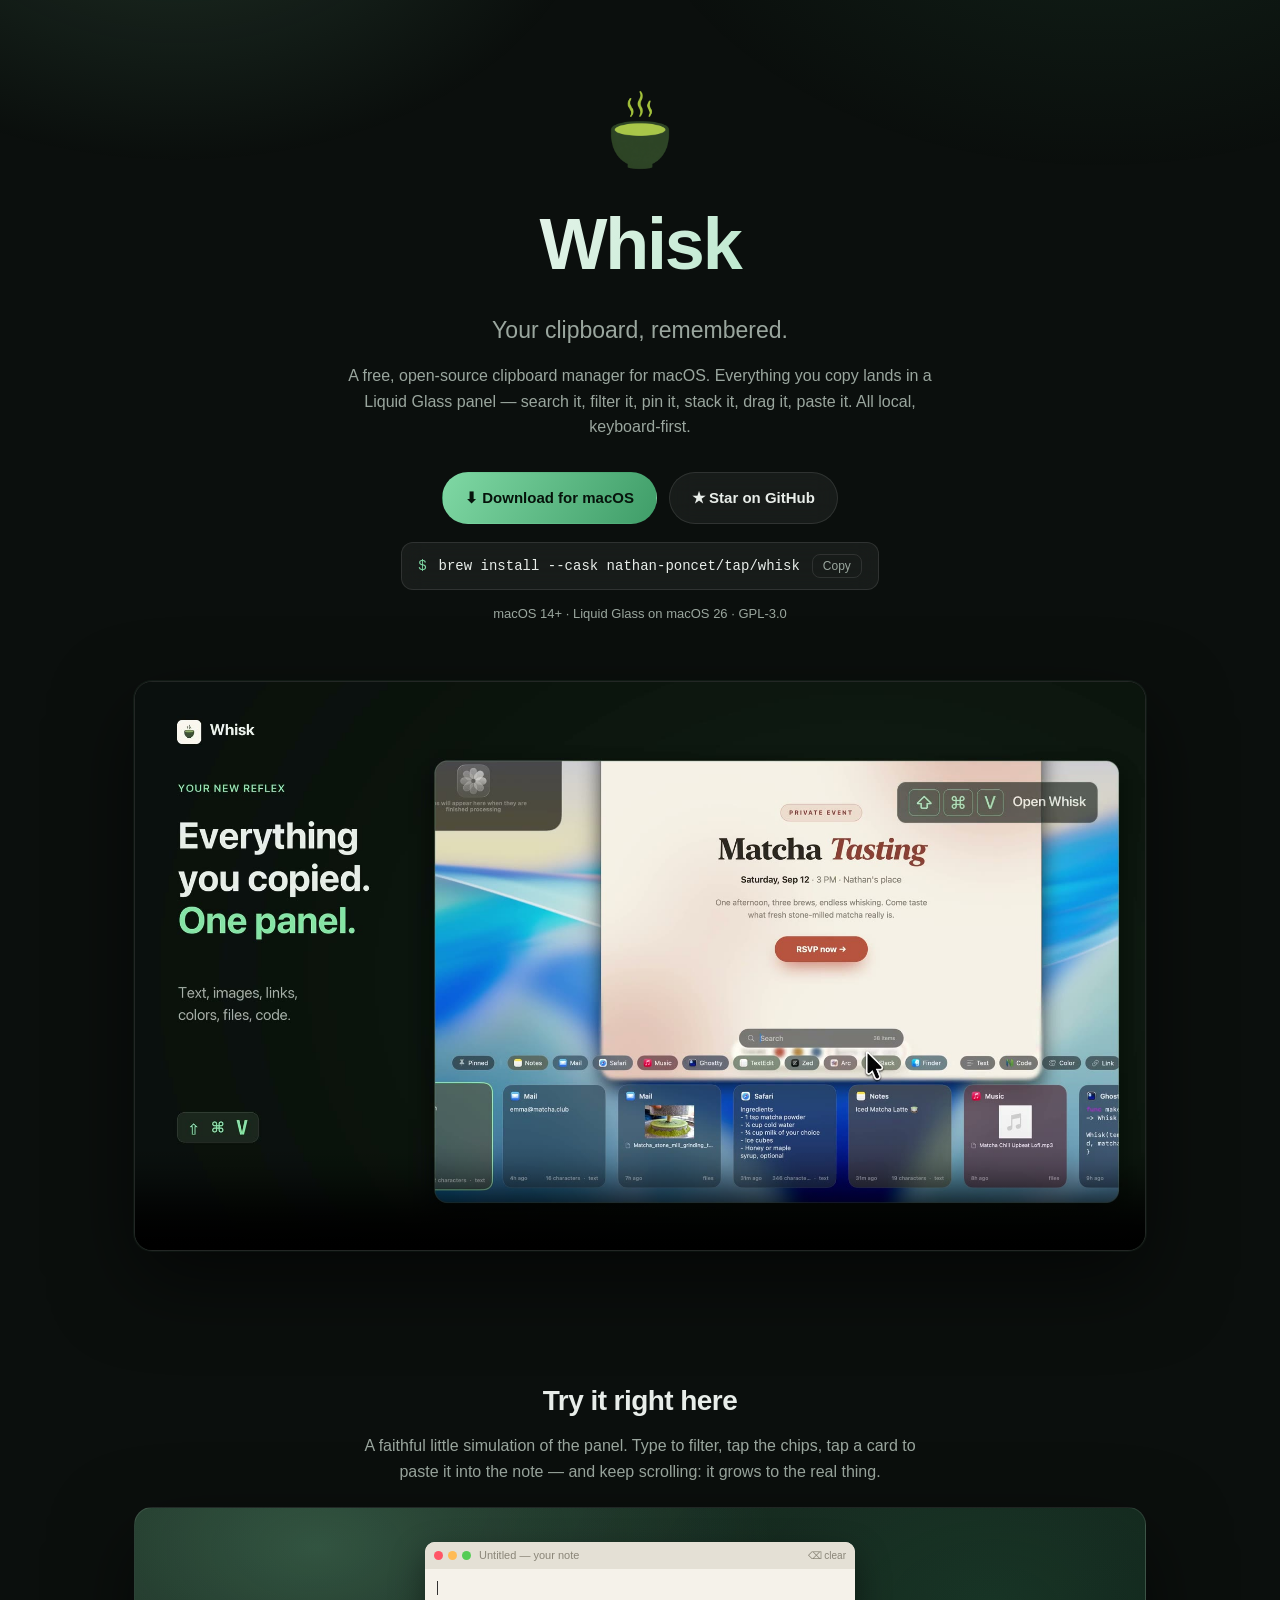
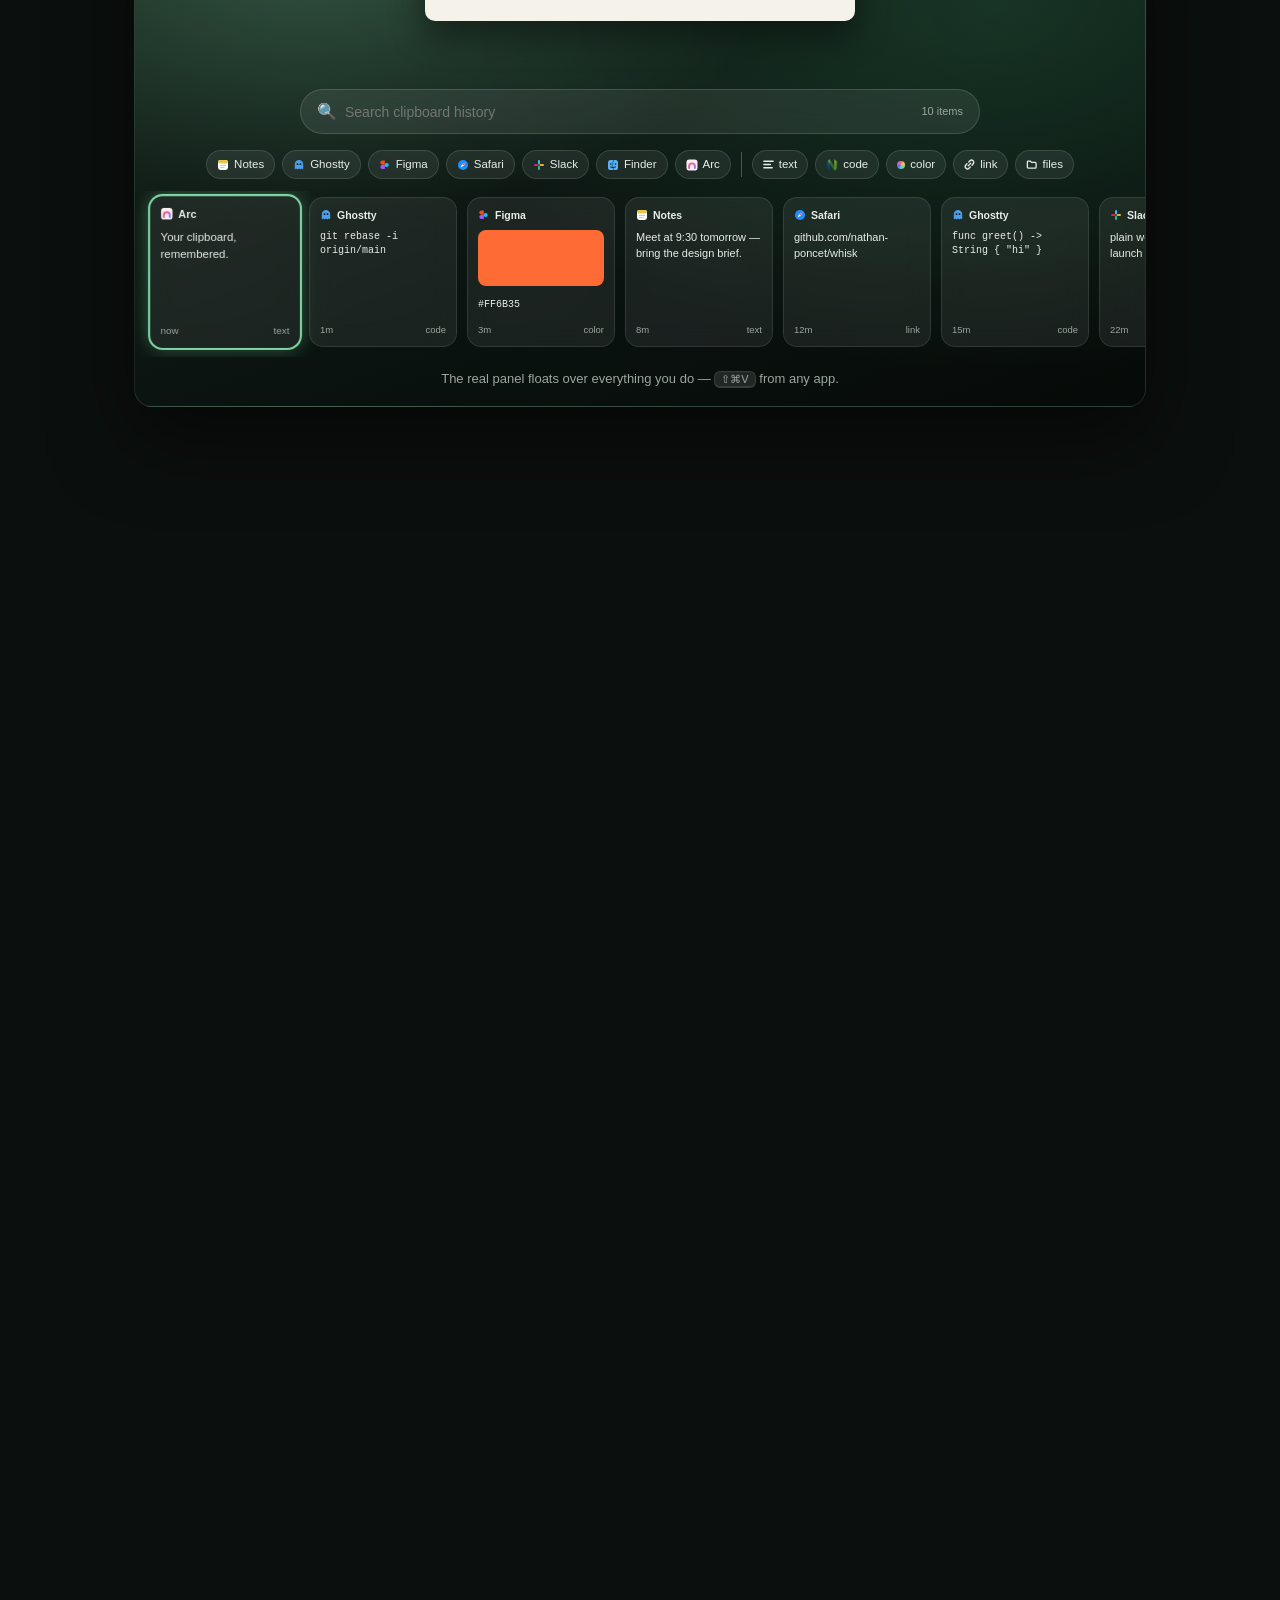
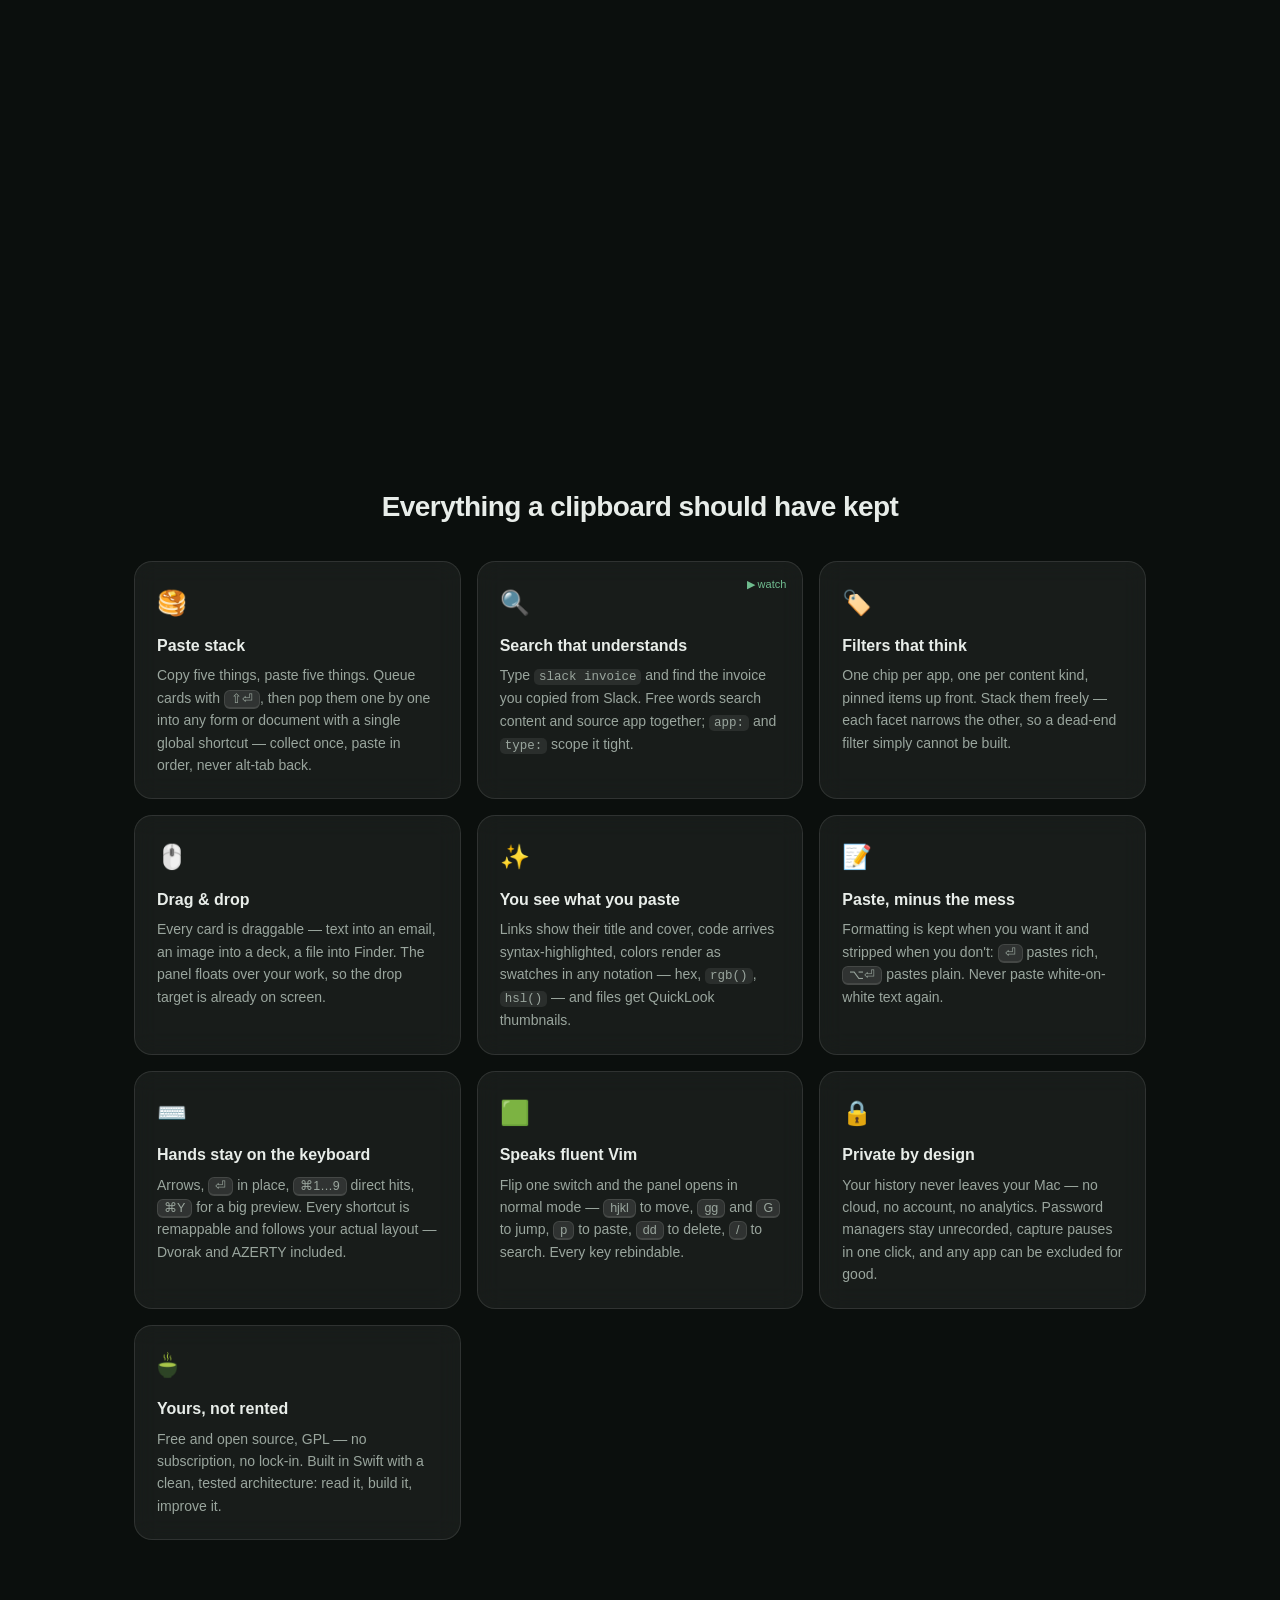
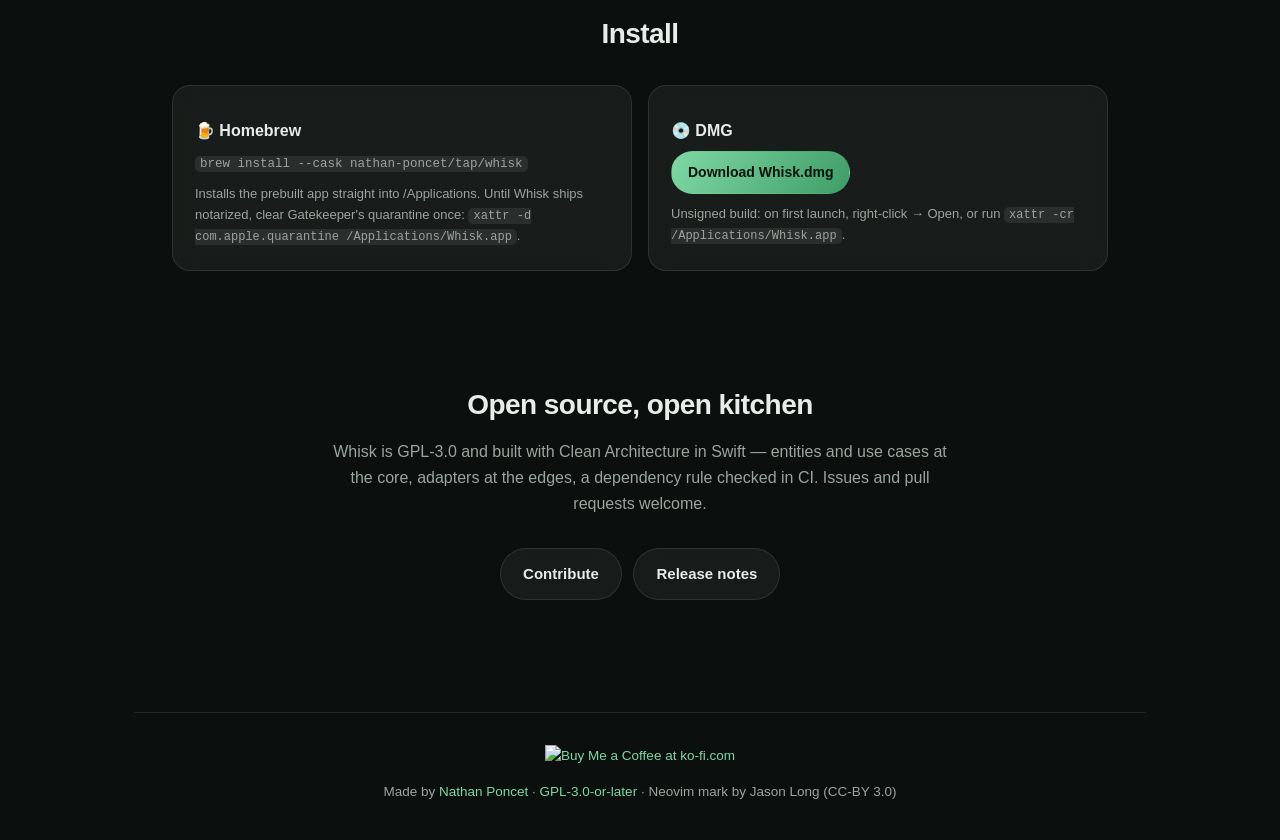
==== commit f51c4597: "📝 The promo video takes over the site hero and the README The 51-second promo (1080p, with music) re" ====
--- a/docs/index.html
+++ b/docs/index.html
@@ -16,63 +16,334 @@
   <meta name="twitter:image" content="https://nathan-poncet.github.io/whisk/media/share-card.png">
   <link rel="icon" type="image/png" href="media/favicon.png">
   <link rel="apple-touch-icon" href="media/apple-touch-icon.png">
-  <meta name="theme-color" content="#0b0f0d">
-  <link rel="stylesheet" href="styles.css">
-  <link rel="stylesheet" href="features.css">
+  <style>
+    :root {
+      --bg: #0b0f0d;
+      --panel: rgba(255, 255, 255, 0.055);
+      --border: rgba(255, 255, 255, 0.10);
+      --text: #e8ede9;
+      --muted: #9aa69e;
+      --accent: #7fd8a4;
+      --accent-deep: #3f9d68;
+      --radius: 18px;
+    }
+    * { margin: 0; padding: 0; box-sizing: border-box; }
+    html { scroll-behavior: smooth; }
+    body {
+      background: var(--bg);
+      color: var(--text);
+      font-family: -apple-system, BlinkMacSystemFont, "SF Pro Text", "Segoe UI", Roboto, sans-serif;
+      line-height: 1.6;
+      overflow-x: hidden;
+    }
+    body::before {
+      content: "";
+      position: fixed;
+      inset: -20% -10% auto;
+      height: 70vh;
+      background:
+        radial-gradient(600px 400px at 20% 10%, rgba(127, 216, 164, 0.16), transparent 70%),
+        radial-gradient(700px 500px at 80% 0%, rgba(63, 157, 104, 0.14), transparent 70%);
+      pointer-events: none;
+      z-index: 0;
+    }
+    main { position: relative; z-index: 1; max-width: 1060px; margin: 0 auto; padding: 0 24px; }
+
+    .hero { text-align: center; padding: 88px 0 40px; }
+    .hero .mark { line-height: 1; }
+    .hero .mark img { height: 84px; width: auto; }
+    .hero h1 {
+      font-size: clamp(44px, 7vw, 72px);
+      font-weight: 800;
+      letter-spacing: -0.03em;
+      background: linear-gradient(120deg, #f2f7f3 30%, var(--accent) 100%);
+      -webkit-background-clip: text;
+      background-clip: text;
+      color: transparent;
+      margin-top: 12px;
+    }
+    .hero p.tagline { font-size: clamp(18px, 2.6vw, 23px); color: var(--muted); margin-top: 10px; }
+    .hero .sub { max-width: 620px; margin: 14px auto 0; color: var(--muted); font-size: 16px; }
+
+    .cta { display: flex; gap: 12px; justify-content: center; flex-wrap: wrap; margin-top: 32px; }
+    .btn {
+      display: inline-flex; align-items: center; gap: 8px;
+      padding: 13px 22px; border-radius: 999px;
+      font-size: 15px; font-weight: 600; text-decoration: none;
+      border: 1px solid var(--border);
+      transition: transform 0.15s ease, background 0.15s ease;
+    }
+    .btn:hover { transform: translateY(-1px); }
+    .btn.primary { background: linear-gradient(120deg, var(--accent), var(--accent-deep)); color: #06130b; border-color: transparent; }
+    .btn.ghost { background: var(--panel); color: var(--text); backdrop-filter: blur(12px); }
+    .btn.ghost:hover { background: rgba(255, 255, 255, 0.09); }
+    .btn .starcount {
+      background: rgba(255, 255, 255, 0.12); border-radius: 999px;
+      padding: 2px 9px; font-size: 12.5px; font-variant-numeric: tabular-nums;
+    }
+
+    .brew {
+      display: inline-flex; align-items: center; gap: 12px;
+      margin-top: 18px; padding: 11px 16px;
+      background: var(--panel); border: 1px solid var(--border); border-radius: 12px;
+      font-family: "SF Mono", ui-monospace, Menlo, monospace; font-size: 14px;
+      backdrop-filter: blur(12px);
+    }
+    .brew .dollar { color: var(--accent); user-select: none; }
+    .brew button {
+      background: none; border: 1px solid var(--border); border-radius: 8px;
+      color: var(--muted); font-size: 12px; padding: 4px 10px; cursor: pointer;
+    }
+    .brew button:hover { color: var(--text); }
+    .requires { margin-top: 14px; color: var(--muted); font-size: 13px; }
+
+    .demo { margin: 56px auto 0; }
+    .demo video {
+      width: 100%; display: block; border-radius: var(--radius);
+      border: 1px solid var(--border);
+      box-shadow: 0 30px 80px rgba(0, 0, 0, 0.55), 0 0 0 1px rgba(127, 216, 164, 0.07);
+    }
+
+    section { padding: 72px 0 0; }
+    h2 { font-size: 28px; font-weight: 700; letter-spacing: -0.02em; text-align: center; }
+    .grid {
+      display: grid; gap: 16px; margin-top: 32px;
+      grid-template-columns: repeat(auto-fit, minmax(280px, 1fr));
+    }
+    .card {
+      background: var(--panel); border: 1px solid var(--border); border-radius: var(--radius);
+      padding: 22px; backdrop-filter: blur(12px);
+    }
+    .card .icon { font-size: 24px; }
+    .card h3 { font-size: 16px; font-weight: 650; margin: 10px 0 6px; }
+    .card p { color: var(--muted); font-size: 14px; }
+    .card code {
+      font-family: "SF Mono", ui-monospace, Menlo, monospace; font-size: 12.5px;
+      background: rgba(255, 255, 255, 0.08); border-radius: 5px; padding: 1px 5px;
+    }
+    kbd {
+      font-family: -apple-system, BlinkMacSystemFont, sans-serif; font-size: 12.5px;
+      background: rgba(255, 255, 255, 0.10); border: 1px solid var(--border);
+      border-bottom-width: 2px; border-radius: 6px; padding: 1px 6px;
+    }
+
+    .install { text-align: center; }
+    .install .options { display: flex; gap: 16px; justify-content: center; flex-wrap: wrap; margin-top: 28px; }
+    .install .option { flex: 1 1 320px; max-width: 460px; text-align: left; }
+    .install .option h3 { display: flex; align-items: center; gap: 8px; }
+    .install .note { color: var(--muted); font-size: 13px; margin-top: 10px; }
+    .install .note code {
+      font-family: "SF Mono", ui-monospace, Menlo, monospace; font-size: 12px;
+      background: rgba(255, 255, 255, 0.08); border-radius: 5px; padding: 1px 5px;
+    }
+
+    .open { text-align: center; margin-top: 72px; padding: 40px 24px; }
+    .open p { max-width: 640px; margin: 12px auto 0; color: var(--muted); }
+
+    footer {
+      margin-top: 72px; padding: 32px 24px 40px;
+      border-top: 1px solid var(--border);
+      text-align: center; color: var(--muted); font-size: 13.5px;
+    }
+    footer a { color: var(--accent); text-decoration: none; }
+    footer a:hover { text-decoration: underline; }
+
+    /* Interactive demo */
+    .tryit { text-align: center; }
+    .tryit .screen {
+      margin-top: 32px; border-radius: var(--radius); overflow: hidden;
+      border: 1px solid var(--border);
+      background:
+        radial-gradient(700px 420px at 18% 8%, rgba(127, 216, 164, 0.28), transparent 65%),
+        radial-gradient(800px 520px at 85% 20%, rgba(63, 157, 104, 0.22), transparent 70%),
+        linear-gradient(160deg, #17251d 0%, #0a1310 60%, #060a08 100%);
+      padding: 26px 0 18px;
+      box-shadow: 0 30px 80px rgba(0, 0, 0, 0.5);
+    }
+    .tryit .note {
+      /* Grows gently with the scroll progress, like the screen around it. */
+      width: calc(min(430px, 86%) + 110px * var(--p, 0));
+      /* Phones: the growth must never push the note against the edges. */
+      max-width: calc(100% - 32px);
+      flex-shrink: 0;
+      margin: 24px auto 22px; text-align: left;
+      border-radius: 10px; overflow: hidden;
+      background: #f5f2ea; color: #333;
+      font-size: calc(13px + 1.5px * var(--p, 0));
+      box-shadow: 0 14px 34px rgba(0, 0, 0, 0.45);
+    }
+    .tryit .note .bar {
+      background: #e4e0d5; padding: 5px 9px; font-size: 11px; color: #8a8578;
+      display: flex; align-items: center; gap: 5px;
+    }
+    .tryit .note .bar span.dot { width: 9px; height: 9px; border-radius: 50%; }
+    .tryit .note .body {
+      padding: 10px 12px; line-height: 1.5;
+      /* Mostly vertical growth: the note deepens as the demo fills the page. */
+      min-height: calc(52px + 90px * var(--p, 0));
+    }
+    .tryit .note .body .cursor {
+      display: inline-block; width: 1px; height: 14px; background: #333;
+      vertical-align: -2px; animation: blink 1s step-end infinite;
+    }
+    @keyframes blink { 50% { opacity: 0; } }
+
+    .tryit .chipswrap { overflow-x: auto; scrollbar-width: none; margin-bottom: 10px; }
+    .tryit .chipswrap::-webkit-scrollbar { display: none; }
+    .tryit .chips {
+      display: flex; gap: 7px; width: max-content; margin: 0 auto;
+      padding: 2px 16px;
+    }
+    .tryit .chip { flex-shrink: 0; }
+    .tryit .chip {
+      display: inline-flex; align-items: center; gap: 5px;
+      font-size: 11.5px; padding: 4px 10px; border-radius: 999px;
+      background: rgba(255, 255, 255, 0.07); border: 1px solid rgba(255, 255, 255, 0.12);
+      color: var(--text); cursor: pointer; backdrop-filter: blur(10px);
+      transition: transform 0.12s ease;
+    }
+    .tryit .chip .dot { width: 8px; height: 8px; border-radius: 50%; }
+    .tryit .chip.active {
+      color: var(--accent); border-color: var(--accent); transform: scale(1.06);
+      background: rgba(127, 216, 164, 0.16); font-weight: 600;
+    }
+    .tryit .search {
+      display: flex; align-items: center; gap: 8px;
+      width: min(680px, 90%); margin: 0 auto 14px; padding: 9px 16px;
+      border-radius: 999px; background: rgba(255, 255, 255, 0.08);
+      border: 1px solid rgba(255, 255, 255, 0.14); backdrop-filter: blur(12px);
+    }
+    .tryit .search input {
+      flex: 1; background: none; border: none; outline: none;
+      color: var(--text); font-size: 14px; font-family: inherit;
+    }
+    .tryit .search .count { font-size: 11px; color: var(--muted); }
+    .tryit .railwrap { overflow-x: auto; padding: 6px 16px 10px; scrollbar-width: none; }
+    .tryit .railwrap::-webkit-scrollbar { display: none; }
+    .tryit .rail { display: flex; gap: 10px; width: max-content; margin: 0 auto; }
+    .tryit .tcard {
+      width: 148px; min-height: 150px; border-radius: 14px; text-align: left;
+      background: rgba(255, 255, 255, 0.07); border: 1px solid rgba(255, 255, 255, 0.10);
+      backdrop-filter: blur(12px); padding: 9px 10px; cursor: pointer;
+      display: flex; flex-direction: column; gap: 6px; flex-shrink: 0;
+      transition: transform 0.14s ease, border-color 0.14s ease, box-shadow 0.14s ease;
+    }
+    .tryit .tcard.selected {
+      transform: scale(1.04); border: 2px solid var(--accent);
+      box-shadow: 0 0 18px rgba(127, 216, 164, 0.35);
+    }
+    .tryit .tcard .head { display: flex; align-items: center; gap: 5px; font-size: 10.5px; font-weight: 600; }
+    .tryit .tcard .head .dot { width: 9px; height: 9px; border-radius: 3px; }
+    .tryit .tcard .body { flex: 1; font-size: 11px; color: var(--text); overflow: hidden; line-height: 1.45; }
+    .tryit .tcard .body.mono { font-family: "SF Mono", ui-monospace, Menlo, monospace; font-size: 10px; }
+    .tryit .tcard .swatch { border-radius: 8px; height: 56px; margin-bottom: 6px; }
+    .tryit .tcard .foot { display: flex; justify-content: space-between; font-size: 9.5px; color: var(--muted); }
+    .tryit .hint { margin-top: 12px; color: var(--muted); font-size: 13px; }
+    .tryit .hint kbd { font-size: 11px; }
+
+    /* Feature clips */
+    .card.has-clip { cursor: pointer; position: relative; }
+    .card.has-clip::after {
+      content: "▶ watch"; position: absolute; top: 14px; right: 16px;
+      font-size: 11px; color: var(--accent); opacity: 0.85;
+    }
+    .clip-modal {
+      position: fixed; inset: 0; background: rgba(0, 0, 0, 0.72);
+      display: none; align-items: center; justify-content: center; z-index: 10;
+      backdrop-filter: blur(6px);
+    }
+    .clip-modal.open { display: flex; }
+    .clip-modal video {
+      max-width: min(1000px, 92vw); max-height: 82vh; border-radius: 14px;
+      border: 1px solid var(--border); box-shadow: 0 40px 100px rgba(0, 0, 0, 0.6);
+    }
+
+    /* 90vh of growth, then 60vh of dwell: the screen holds its full
+       size for a stretch of scroll before the page moves on. */
+    .tryit-zoom { height: 250vh; }
+    /* The heading stays pinned above the growing screen: even at full
+       size, the demo is visibly labeled a demo. */
+    .tryit-stick {
+      position: sticky; top: 0; height: 100vh;
+      display: flex; flex-direction: column;
+      padding: 16px 0 14px; box-sizing: border-box;
+    }
+    .tryit-stick .screen {
+      flex: 1 1 auto; min-height: 0;
+      margin-top: 22px;
+      /* --maxh is measured by the script: the exact height available
+         under the pinned heading, so width and height complete together. */
+      max-height: calc(500px + (var(--maxh, 100vh) - 500px) * var(--p, 0));
+      width: calc(100% + (100vw - 100%) * var(--p, 0));
+      margin-left: calc((100% - 100vw) / 2 * var(--p, 0));
+      border-radius: calc(18px * (1 - var(--p, 0)));
+      display: flex; flex-direction: column;
+      padding: 0;
+    }
+    .tryit .note { margin: 34px auto 22px; position: relative; flex-shrink: 0; }
+    .tryit .note .bar button {
+      margin-left: auto; border: none; background: none; cursor: pointer;
+      color: #8a8578; font-size: 10px;
+    }
+    .tryit .note .bar button:hover { color: #555; }
+    .tryit .panelblock { margin-top: auto; padding-top: 14px; padding-bottom: 16px; }
+    .tryit .chip img, .tryit .chip svg { display: block; }
+  </style>
 </head>
 <body>
-<a class="skip-link" href="#main">Skip to content</a>
-<main id="main">
+<main>
   <div class="hero">
-    <div class="eyebrow"><span class="status-dot"></span> A LITTLE LESS COPY. A LOT MORE PASTE.</div>
     <div class="mark"><img src="media/logo-cup.png" alt="Whisk — a steaming matcha bowl" height="84"></div>
-    <h1>Your clipboard,<br><em>remembered.</em></h1>
-    <p class="sub">Everything you copy, a shortcut away. A beautiful, native<br class="desktop-break"> clipboard manager for Mac. Free, open source, and all yours.</p>
+    <h1>Whisk</h1>
+    <p class="tagline">Your clipboard, remembered.</p>
+    <p class="sub">
+      A free, open-source clipboard manager for macOS. Everything you copy lands in a
+      Liquid Glass panel — search it, filter it, pin it, stack it, drag it, paste it. All local, keyboard-first.
+    </p>
     <div class="cta">
-      <a class="btn primary" href="https://github.com/nathan-poncet/whisk/releases/latest/download/Whisk.dmg"><span aria-hidden="true">↓</span> Download for macOS</a>
-      <a class="btn ghost" href="https://github.com/nathan-poncet/whisk" target="_blank" rel="noopener"><span aria-hidden="true">☆</span> Star on GitHub<span class="starcount" id="gh-stars" hidden></span></a>
+      <a class="btn primary" href="https://github.com/nathan-poncet/whisk/releases/latest/download/Whisk.dmg">⬇︎ Download for macOS</a>
+      <a class="btn ghost" href="https://github.com/nathan-poncet/whisk" target="_blank" rel="noopener">&#9733; Star on GitHub<span class="starcount" id="gh-stars" hidden></span></a>
     </div>
     <div class="brew">
       <span class="dollar">$</span>
       <span id="brew-cmd">brew install --cask nathan-poncet/tap/whisk</span>
-      <button type="button" id="copy-brew" aria-label="Copy Homebrew install command">Copy</button>
+      <button onclick="navigator.clipboard.writeText(document.getElementById('brew-cmd').textContent).then(() => { this.textContent = 'Copied!'; setTimeout(() => this.textContent = 'Copy', 1400); })">Copy</button>
     </div>
-    <p class="requires">macOS 14+ <span>·</span> No account. No subscription. Just Whisk.</p>
-
-    <div class="demo" id="demo">
-      <div class="demo-topbar"><span class="window-dots" aria-hidden="true"><i></i><i></i><i></i></span><span>A little Whisk. A better workflow.</span><span class="demo-duration">50 SEC DEMO</span></div>
+    <p class="requires">macOS 14+ · Liquid Glass on macOS 26 · GPL-3.0</p>
+
+    <div class="demo">
       <video controls playsinline preload="metadata" poster="media/demo-poster.jpg"
              aria-label="Whisk in 50 seconds: copy-paste on repeat, then one panel for everything you copied">
         <source src="media/demo.mp4" type="video/mp4">
       </video>
-      <div class="demo-caption"><span>Everything you copied. Right where you need it.</span><a href="#try">Give it a try <span aria-hidden="true">↓</span></a></div>
     </div>
-    <div class="trust-strip"><span><span aria-hidden="true">⌘</span> Built for macOS</span><span><span aria-hidden="true">◉</span> Your history stays on your Mac</span><span><span aria-hidden="true">⌥</span> Free &amp; open source</span></div>
   </div>
+
 
   <section id="try" class="tryit">
     <div class="tryit-zoom">
       <div class="tryit-stick">
-        <p class="section-label">TAKE IT FOR A SPIN</p>
-        <h2>A small shortcut.<br>A smoother day.</h2>
+        <h2>Try it right here</h2>
         <p class="sub" style="color: var(--muted); max-width: 560px; margin: 10px auto 0">
-          Meet your new muscle memory. Search, filter, and click a card to paste.<br class="desktop-break"> This is a playground — your actual clipboard stays untouched.
+          A faithful little simulation of the panel. Type to filter, tap the chips,
+          tap a card to paste it into the note — and keep scrolling: it grows to
+          the real thing.
         </p>
         <div class="screen" id="try-screen">
-        <div class="note" id="try-note">
+        <div class="note" id="try-note" title="Click to clear">
           <div class="bar">
             <span class="dot" style="background:#f56"></span>
             <span class="dot" style="background:#fb5"></span>
             <span class="dot" style="background:#5c5"></span>
             &nbsp;Untitled — your note
-            <button id="note-clear">Reset</button>
+            <button id="note-clear">&#9003; clear</button>
           </div>
-          <div class="body"><span id="note-text" aria-live="polite"></span><span class="cursor"></span></div>
+          <div class="body"><span id="note-text"></span><span class="cursor"></span></div>
         </div>
         <div class="panelblock">
           <div class="search">
-            <span class="search-icon" aria-hidden="true">⌕</span>
-            <input id="try-input" aria-label="Search the demo clipboard history" type="text" placeholder="Search clipboard history" autocomplete="off">
+            <span style="color: var(--muted)">&#128269;</span>
+            <input id="try-input" type="text" placeholder="Search clipboard history" autocomplete="off">
             <span class="count" id="try-count"></span>
           </div>
           <div class="chipswrap"><div class="chips" id="try-chips"></div></div>
@@ -84,117 +355,93 @@
     </div>
   </section>
 
-  <section id="features" class="features" aria-labelledby="features-heading">
-    <div class="features-intro">
-      <div><p class="section-label">A BETTER EVERYDAY FLOW</p><h2 id="features-heading">Little things.<br><em>Big difference.</em></h2></div>
-      <p>Find that link. Reuse that snippet. Fill that form.<br>Whisk takes care of the in-between,<br>so you can get on with the good stuff.</p>
+  <section id="features">
+    <h2>Everything a clipboard should have kept</h2>
+    <div class="grid">
+      <div class="card" data-clip="media/clips/paste-stack.mp4">
+        <div class="icon">🥞</div>
+        <h3>Paste stack</h3>
+        <p>Copy five things, paste five things. Queue cards with <kbd>⇧⏎</kbd>, then pop them one by one into any form or document with a single global shortcut — collect once, paste in order, never alt-tab back.</p>
+      </div>
+      <div class="card" data-clip="media/clips/search.mp4">
+        <div class="icon">🔍</div>
+        <h3>Search that understands</h3>
+        <p>Type <code>slack invoice</code> and find the invoice you copied from Slack. Free words search content and source app together; <code>app:</code> and <code>type:</code> scope it tight.</p>
+      </div>
+      <div class="card" data-clip="media/clips/filters.mp4">
+        <div class="icon">🏷️</div>
+        <h3>Filters that think</h3>
+        <p>One chip per app, one per content kind, pinned items up front. Stack them freely — each facet narrows the other, so a dead-end filter simply cannot be built.</p>
+      </div>
+      <div class="card" data-clip="media/clips/drag-drop.mp4">
+        <div class="icon">🖱️</div>
+        <h3>Drag &amp; drop</h3>
+        <p>Every card is draggable — text into an email, an image into a deck, a file into Finder. The panel floats over your work, so the drop target is already on screen.</p>
+      </div>
+      <div class="card" data-clip="media/clips/previews.mp4">
+        <div class="icon">✨</div>
+        <h3>You see what you paste</h3>
+        <p>Links show their title and cover, code arrives syntax-highlighted, colors render as swatches in any notation — hex, <code>rgb()</code>, <code>hsl()</code> — and files get QuickLook thumbnails.</p>
+      </div>
+      <div class="card" data-clip="media/clips/rich-text.mp4">
+        <div class="icon">📝</div>
+        <h3>Paste, minus the mess</h3>
+        <p>Formatting is kept when you want it and stripped when you don't: <kbd>⏎</kbd> pastes rich, <kbd>⌥⏎</kbd> pastes plain. Never paste white-on-white text again.</p>
+      </div>
+      <div class="card" data-clip="media/clips/keyboard.mp4">
+        <div class="icon">⌨️</div>
+        <h3>Hands stay on the keyboard</h3>
+        <p>Arrows, <kbd>⏎</kbd> in place, <kbd>⌘1…9</kbd> direct hits, <kbd>⌘Y</kbd> for a big preview. Every shortcut is remappable and follows your actual layout — Dvorak and AZERTY included.</p>
+      </div>
+      <div class="card" data-clip="media/clips/vim.mp4">
+        <div class="icon">🟩</div>
+        <h3>Speaks fluent Vim</h3>
+        <p>Flip one switch and the panel opens in normal mode — <kbd>hjkl</kbd> to move, <kbd>gg</kbd> and <kbd>G</kbd> to jump, <kbd>p</kbd> to paste, <kbd>dd</kbd> to delete, <kbd>/</kbd> to search. Every key rebindable.</p>
+      </div>
+      <div class="card" data-clip="media/clips/privacy.mp4">
+        <div class="icon">🔒</div>
+        <h3>Private by design</h3>
+        <p>Your history never leaves your Mac — no cloud, no account, no analytics. Password managers stay unrecorded, capture pauses in one click, and any app can be excluded for good.</p>
+      </div>
+      <div class="card">
+        <div class="icon"><img src="media/logo-cup.png" alt="" height="28" style="vertical-align: -4px"></div>
+        <h3>Yours, not rented</h3>
+        <p>Free and open source, GPL — no subscription, no lock-in. Built in Swift with a clean, tested architecture: read it, build it, improve it.</p>
+      </div>
     </div>
-    <div class="feature-gallery">
-      <div class="feature-tabs" role="tablist" aria-label="Explore Whisk features"><button class="feature-tab" id="feature-tab-panel" type="button" role="tab" aria-selected="true" aria-controls="feature-panel" tabindex="0" data-feature="panel"><svg viewBox="0 0 24 24" fill="none" stroke="currentColor" stroke-width="1.5" stroke-linecap="round" stroke-linejoin="round" aria-hidden="true"><rect x="4" y="5" width="16" height="16" rx="3"/><path d="M9 5V3h6v2M8 11h8M8 15h5"/></svg><span>History</span></button>
-<button class="feature-tab" id="feature-tab-search" type="button" role="tab" aria-selected="false" aria-controls="feature-panel" tabindex="-1" data-feature="search"><svg viewBox="0 0 24 24" fill="none" stroke="currentColor" stroke-width="1.5" stroke-linecap="round" stroke-linejoin="round" aria-hidden="true"><circle cx="10.5" cy="10.5" r="6.5"/><path d="m16 16 5 5"/></svg><span>Search</span></button>
-<button class="feature-tab" id="feature-tab-color" type="button" role="tab" aria-selected="false" aria-controls="feature-panel" tabindex="-1" data-feature="color"><svg viewBox="0 0 24 24" fill="none" stroke="currentColor" stroke-width="1.5" stroke-linecap="round" stroke-linejoin="round" aria-hidden="true"><rect x="3" y="3" width="18" height="18" rx="4"/><path d="M3 14h18M14 3v11"/></svg><span>Rich previews</span></button>
-<button class="feature-tab" id="feature-tab-stack" type="button" role="tab" aria-selected="false" aria-controls="feature-panel" tabindex="-1" data-feature="stack"><svg viewBox="0 0 24 24" fill="none" stroke="currentColor" stroke-width="1.5" stroke-linecap="round" stroke-linejoin="round" aria-hidden="true"><path d="m12 3 10 5-10 5L2 8l10-5ZM2 12l10 5 10-5M2 16l10 5 10-5"/></svg><span>Paste stack</span></button>
-<button class="feature-tab" id="feature-tab-preview" type="button" role="tab" aria-selected="false" aria-controls="feature-panel" tabindex="-1" data-feature="preview"><svg viewBox="0 0 24 24" fill="none" stroke="currentColor" stroke-width="1.5" stroke-linecap="round" stroke-linejoin="round" aria-hidden="true"><path d="M2 12s3.5-7 10-7 10 7 10 7-3.5 7-10 7S2 12 2 12Z"/><circle cx="12" cy="12" r="3"/></svg><span>Quick Look</span></button>
-<button class="feature-tab" id="feature-tab-drag" type="button" role="tab" aria-selected="false" aria-controls="feature-panel" tabindex="-1" data-feature="drag"><svg viewBox="0 0 24 24" fill="none" stroke="currentColor" stroke-width="1.5" stroke-linecap="round" stroke-linejoin="round" aria-hidden="true"><path d="m6 3 13 10-6 1-3 6L6 3ZM14 16l4 5"/></svg><span>Drag & drop</span></button></div>
-      <div class="feature-panel" id="feature-panel" role="tabpanel" aria-labelledby="feature-tab-panel" tabindex="0">
-        <div class="feature-story">
-          <span class="feature-index" id="feature-index">01 / 06</span>
-          <div class="feature-copy" aria-live="polite" aria-atomic="true">
-            <h3 id="feature-title">Copied once.<br>Ready whenever.</h3>
-            <p id="feature-description">The link, the image, the thought you nearly lost. Everything you copy lives in one beautiful panel, ready when you need it.</p>
-          </div>
-          <div class="feature-shortcut" id="feature-shortcut"><div><kbd>⇧</kbd><kbd>⌘</kbd><kbd>V</kbd></div><span>One shortcut. All your history.</span></div>
-          <a class="feature-try" href="#try">Try the interactive playground <span aria-hidden="true">↗</span></a>
-        </div>
-        <div class="feature-footage">
-          <div class="footage-label"><span><i aria-hidden="true"></i> WHISK IN ACTION</span><span>RECORDED ON macOS</span></div>
-          <div class="feature-media" id="feature-media">
-            <video id="feature-video" muted playsinline loop preload="none" aria-label="Clipboard history demonstration"></video>
-            <img id="feature-poster" src="media/clips/panel.jpg" alt="Whisk clipboard history floating over a Mac application" width="1300" height="840" loading="lazy">
-          </div>
-          <div class="footage-controls"><p id="feature-caption">Text, links, images, files, colors, code. All welcome.</p><button id="feature-play" type="button" aria-label="Play feature demonstration"><span aria-hidden="true">▶</span> Play</button></div>
-          <div class="footage-progress" aria-hidden="true"><i id="feature-progress"></i></div>
-        </div>
-      </div>
-    </div>
-
-    <div class="details-heading"><span>AND THE DETAILS THAT MAKE IT YOURS</span><span aria-hidden="true">↓</span></div>
-    <div class="feature-details">
-      <article class="detail-card keyboard-card">
-        <div class="detail-icon"><svg viewBox="0 0 24 24" fill="none" stroke="currentColor" stroke-width="1.5" stroke-linecap="round" stroke-linejoin="round" aria-hidden="true"><rect x="2" y="5" width="20" height="14" rx="3"/><path d="M6 9h.01M10 9h.01M14 9h.01M18 9h.01M6 12h.01M10 12h.01M14 12h.01M18 12h.01M7 15h10"/></svg></div>
-        <h3>Stay in your rhythm.</h3>
-        <p>Navigate, preview, paste. Your hands never have to leave the keyboard. Vim lovers, you’re home too.</p>
-        <div class="detail-visual keyboard-visual">
-          <div class="detail-switch" role="group" aria-label="Keyboard layout preview"><button type="button" data-key-mode="standard" aria-pressed="true">Standard</button><button type="button" data-key-mode="vim" aria-pressed="false">Vim mode</button></div>
-          <div class="keycap-row" id="feature-keycaps" aria-live="polite"><kbd>←</kbd><kbd>↓</kbd><kbd>↑</kbd><kbd>→</kbd></div>
-          <span id="feature-key-hint">Arrow keys to explore. Return to paste.</span>
-        </div>
-        <div class="detail-foot">Every shortcut is yours to remap.</div>
-      </article>
-      <article class="detail-card format-card">
-        <div class="detail-icon"><svg viewBox="0 0 24 24" fill="none" stroke="currentColor" stroke-width="1.5" stroke-linecap="round" stroke-linejoin="round" aria-hidden="true"><path d="M4 4h16M12 4v16M8 20h8M4 9V4M20 9V4"/></svg></div>
-        <h3>Just the words, please.</h3>
-        <p>Keep the formatting, or leave it behind. Paste into any document without bringing the styling along.</p>
-        <div class="detail-visual format-visual" id="feature-format" data-format="rich">
-          <div class="detail-switch" role="group" aria-label="Text formatting preview"><button type="button" data-format="rich" aria-pressed="true">Rich text</button><button type="button" data-format="plain" aria-pressed="false">Plain text</button></div>
-          <div class="format-sheet"><span class="sheet-overline">A NOTE TO SELF</span><div class="format-sample">Good ideas deserve<br>a <strong>second life.</strong></div><span class="sheet-signature">Copied with Whisk.</span></div>
-        </div>
-        <div class="detail-foot"><kbd>⌥</kbd><kbd>⏎</kbd> Paste without formatting.</div>
-      </article>
-      <article class="detail-card pins-card">
-        <div class="detail-icon"><svg viewBox="0 0 24 24" fill="none" stroke="currentColor" stroke-width="1.5" stroke-linecap="round" stroke-linejoin="round" aria-hidden="true"><path d="m9 3 9 9M10 4 5 9l-2 1 11 11 1-2 5-5M9 15l-6 6"/></svg></div>
-        <h3>Some things are keepers.</h3>
-        <p>Your go-to links and snippets, always close. Pin the essentials and let the rest expire on your terms.</p>
-        <div class="detail-visual pin-visual" id="feature-pins">
-          <div class="saved-snippet"><span class="snippet-symbol" aria-hidden="true">↗</span><div>My favorite corner of the web<small>matcha.club</small></div><span class="pin-badge"><svg viewBox="0 0 24 24" fill="none" stroke="currentColor" stroke-width="1.5" stroke-linecap="round" stroke-linejoin="round" aria-hidden="true"><path d="m9 3 9 9M10 4 5 9l-2 1 11 11 1-2 5-5M9 15l-6 6"/></svg></span></div>
-          <div class="saved-snippet expiring"><span class="snippet-symbol" aria-hidden="true">Aa</span><div>That thing from last week<small>7 days ago</small></div><span class="expiry-label">HISTORY</span></div>
-          <div class="pin-actions"><span class="pin-note" id="pin-feedback" aria-live="polite">Your pins stay.</span><button type="button" id="pin-clear" aria-label="Clear the sample history">Clear history <span aria-hidden="true">↗</span></button></div>
-        </div>
-        <div class="detail-foot">Keep for a day, a month, or forever.</div>
-      </article>
-    </div>
-    <aside class="feature-privacy" aria-label="Privacy">
-      <div class="privacy-emblem"><svg viewBox="0 0 24 24" fill="none" stroke="currentColor" stroke-width="1.5" stroke-linecap="round" stroke-linejoin="round" aria-hidden="true"><rect x="5" y="10" width="14" height="11" rx="3"/><path d="M8 10V7a4 4 0 0 1 8 0v3M12 14v3"/></svg></div>
-      <div><h3>Your clipboard. Your business.</h3><p>History stored on your Mac. No account. No analytics.<br>Exclude any app, or pause capture whenever you like.</p></div>
-      <span class="privacy-seal"><i aria-hidden="true"></i> LOCAL BY DESIGN</span>
-    </aside>
   </section>
 
   <section id="install" class="install">
-    <p class="section-label">YOUR NEXT FAVORITE UTILITY</p>
-    <h2>Make room for a little Whisk.</h2>
-    <p class="section-sub">Up and running in a minute. In your flow for good.</p>
+    <h2>Install</h2>
     <div class="options grid">
       <div class="card option">
-        <div class="option-label">01 <span>THE TERMINAL WAY</span></div><h3>One command. You’re in.</h3>
+        <h3>🍺 Homebrew</h3>
         <p style="margin-top: 8px"><code>brew install --cask nathan-poncet/tap/whisk</code></p>
         <p class="note">Installs the prebuilt app straight into /Applications. Until Whisk ships notarized, clear Gatekeeper's quarantine once: <code>xattr -d com.apple.quarantine /Applications/Whisk.app</code>.</p>
       </div>
       <div class="card option">
-        <div class="option-label">02 <span>THE DRAG-AND-DROP WAY</span></div><h3>Download. Drop. Done.</h3>
+        <h3>💿 DMG</h3>
         <p style="margin-top: 8px"><a class="btn primary" style="padding: 9px 16px; font-size: 14px" href="https://github.com/nathan-poncet/whisk/releases/latest/download/Whisk.dmg">Download Whisk.dmg</a></p>
-        <p class="note">Drag Whisk into Applications. The app is not notarized yet: on first launch, allow it in System Settings → Privacy &amp; Security → Open Anyway.</p>
+        <p class="note">Unsigned build: on first launch, right-click → Open, or run <code>xattr -cr /Applications/Whisk.app</code>.</p>
       </div>
     </div>
   </section>
 
-  <section class="open" id="open-source">
-    <img class="open-mark" src="media/logo-cup.png" width="50" alt="">
-    <p class="section-label">MADE WITH CARE. SHARED WITH EVERYONE.</p>
+  <div class="open">
     <h2>Open source, open kitchen</h2>
     <p>
-      A small, independent app with a simple belief: your everyday tools should belong to you.
-      Built in Swift, shared under GPL-3.0, and made better together.
+      Whisk is GPL-3.0 and built with Clean Architecture in Swift — entities and use cases at the core,
+      adapters at the edges, a dependency rule checked in CI. Issues and pull requests welcome.
     </p>
     <div class="cta">
       <a class="btn ghost" href="https://github.com/nathan-poncet/whisk/blob/main/CONTRIBUTING.md">Contribute</a>
       <a class="btn ghost" href="https://github.com/nathan-poncet/whisk/releases">Release notes</a>
     </div>
-  </section>
+  </div>
 
   <footer>
     <p style="margin: 0 0 14px">
-      <a class="support-link" href="https://ko-fi.com/S3V726AT7H" target="_blank" rel="noopener">A little matcha keeps this going. <span>Support Whisk ↗</span></a>
+      <a href='https://ko-fi.com/S3V726AT7H' target='_blank' rel='noopener'><img height='36' style='border:0px;height:36px;' src='https://storage.ko-fi.com/cdn/kofi6.png?v=6' border='0' alt='Buy Me a Coffee at ko-fi.com' /></a>
     </p>
     Made by <a href="https://github.com/nathan-poncet">Nathan Poncet</a> ·
     <a href="https://github.com/nathan-poncet/whisk/blob/main/LICENSE">GPL-3.0-or-later</a> ·
@@ -202,7 +449,161 @@
   </footer>
 </main>
 
-<script src="script.js" defer></script>
-<script src="features.js" defer></script>
+<div class="clip-modal" id="clip-modal"><video id="clip-video" controls autoplay loop muted playsinline></video></div>
+<script>
+(() => {
+  const APPS = {
+    Notes: `<svg width="12" height="12" viewBox="0 0 12 12"><rect x="1" y="1" width="10" height="10" rx="2.4" fill="#fff"/><rect x="1" y="1" width="10" height="3.4" rx="2.4" fill="#e8c548"/><line x1="3" y1="6.4" x2="9" y2="6.4" stroke="#c9c4b2" stroke-width="1"/><line x1="3" y1="8.6" x2="7.4" y2="8.6" stroke="#c9c4b2" stroke-width="1"/></svg>`,
+    Ghostty: `<svg width="12" height="12" viewBox="0 0 12 12"><path d="M6 1 a4.2 4.2 0 0 1 4.2 4.2 V10.6 l-1.4 -1 -1.4 1 -1.4 -1 -1.4 1 -1.4 -1 -1.4 1 V5.2 A4.2 4.2 0 0 1 6 1z" fill="#4c9ee8"/><circle cx="4.5" cy="5.2" r=".9" fill="#0b1420"/><circle cx="7.5" cy="5.2" r=".9" fill="#0b1420"/></svg>`,
+    Figma: `<svg width="12" height="12" viewBox="0 0 12 12"><circle cx="7.6" cy="6" r="2.1" fill="#1abcfe"/><path d="M3.4 1.5 h2.4 v4.2 H3.4 a2.1 2.1 0 0 1 0 -4.2z" fill="#f24e1e"/><path d="M3.4 5.9 h2.4 v4.2 H3.4 a2.1 2.1 0 0 1 0 -4.2z" fill="#a259ff"/></svg>`,
+    Safari: `<svg width="12" height="12" viewBox="0 0 12 12"><circle cx="6" cy="6" r="5" fill="#1f8fff"/><path d="M8.6 3.4 L6.8 6.8 3.4 8.6 5.2 5.2z" fill="#fff"/><path d="M8.6 3.4 L5.2 5.2 6.8 6.8z" fill="#ff5b45"/></svg>`,
+    Slack: `<svg width="12" height="12" viewBox="0 0 12 12"><rect x="5" y="1" width="2" height="4.4" rx="1" fill="#36c5f0"/><rect x="5" y="6.6" width="2" height="4.4" rx="1" fill="#2eb67d"/><rect x="1" y="5" width="4.4" height="2" rx="1" fill="#e01e5a"/><rect x="6.6" y="5" width="4.4" height="2" rx="1" fill="#ecb22e"/></svg>`,
+    Finder: `<svg width="12" height="12" viewBox="0 0 12 12"><rect x="1" y="1" width="10" height="10" rx="2.6" fill="#59b0f2"/><path d="M6.6 1 a14 14 0 0 0 -1 5 a14 14 0 0 0 1 5" fill="none" stroke="#1e5f96" stroke-width=".9"/><circle cx="3.8" cy="5" r=".8" fill="#0b1c2b"/><circle cx="8.6" cy="5" r=".8" fill="#0b1c2b"/><path d="M3.4 8 q2.6 1.6 5.2 0" fill="none" stroke="#0b1c2b" stroke-width=".9" stroke-linecap="round"/></svg>`,
+    Arc: `<svg width="12" height="12" viewBox="0 0 12 12"><defs><linearGradient id="arcg" x1="0" y1="0" x2="1" y2="1"><stop offset="0" stop-color="#ff5a78"/><stop offset="1" stop-color="#8b7bff"/></linearGradient></defs><rect x=".5" y=".5" width="11" height="11" rx="2.8" fill="#fdeef2"/><path d="M3.1 9.1 V7.3 a2.9 2.9 0 0 1 5.8 0 V9.1" fill="none" stroke="url(#arcg)" stroke-width="1.9" stroke-linecap="round"/></svg>`,
+  };
+  const ICONS = {
+    text: `<svg width="11" height="11" viewBox="0 0 12 12"><g stroke="currentColor" stroke-width="1.6" stroke-linecap="round"><line x1="1" y1="2.5" x2="11" y2="2.5"/><line x1="1" y1="6" x2="8" y2="6"/><line x1="1" y1="9.5" x2="10" y2="9.5"/></g></svg>`,
+    code: `<img src="media/nvim.png" width="12" height="12" alt="">`,
+    color: `<span class="dot" style="background:conic-gradient(#f66,#fc6,#7d6,#6cc,#66f,#c6c,#f66)"></span>`,
+    link: `<svg width="11" height="11" viewBox="0 0 12 12" fill="none" stroke="currentColor" stroke-width="1.5" stroke-linecap="round"><path d="M4.5 7.5 L7.5 4.5"/><path d="M5.2 3.2 L6.5 2 a2.2 2.2 0 0 1 3.4 3.4 L8.8 6.8"/><path d="M6.8 8.8 L5.5 10 a2.2 2.2 0 0 1 -3.4 -3.4 L3.2 5.2"/></svg>`,
+    files: `<svg width="11" height="11" viewBox="0 0 12 12" fill="none" stroke="currentColor" stroke-width="1.4"><path d="M1.5 3.2 a1 1 0 0 1 1 -1 h2.3 l1.2 1.4 h4 a1 1 0 0 1 1 1 V9 a1 1 0 0 1 -1 1 h-7.5 a1 1 0 0 1 -1 -1 z"/></svg>`,
+  };
+  const ITEMS = [
+    { app: "Arc",     kind: "text",  text: "Your clipboard, remembered.", time: "now" },
+    { app: "Ghostty", kind: "code",  text: "git rebase -i origin/main", time: "1m" },
+    { app: "Figma",   kind: "color", text: "#FF6B35", time: "3m" },
+    { app: "Notes",   kind: "text",  text: "Meet at 9:30 tomorrow — bring the design brief.", time: "8m" },
+    { app: "Safari",  kind: "link",  text: "github.com/nathan-poncet/whisk", time: "12m" },
+    { app: "Ghostty", kind: "code",  text: "func greet() -> String { \"hi\" }", time: "15m" },
+    { app: "Slack",   kind: "text",  text: "plain words about the launch", time: "22m" },
+    { app: "Figma",   kind: "color", text: "hsl(150, 45%, 62%)", time: "30m" },
+    { app: "Finder",  kind: "files", text: "report.pdf · budget.numbers", time: "41m" },
+    { app: "Arc",     kind: "link",  text: "nathan-poncet.github.io/whisk", time: "1h" },
+  ];
+  const swatch = (t) => {
+    if (t.startsWith("#")) return t;
+    const m = t.match(/hsl\(([^)]*)\)/); return m ? `hsl(${m[1]})` : "#7fd8a4";
+  };
+  const state = { q: "", apps: new Set(), kinds: new Set(), sel: 0 };
+  const el = (id) => document.getElementById(id);
+  const matches = (item) => {
+    if (state.apps.size && !state.apps.has(item.app)) return false;
+    if (state.kinds.size && !state.kinds.has(item.kind)) return false;
+    return state.q.toLowerCase().split(/\s+/).filter(Boolean).every((w) => {
+      if (w.startsWith("app:")) return item.app.toLowerCase().includes(w.slice(4));
+      if (w.startsWith("type:")) return item.kind.startsWith(w.slice(5));
+      return item.text.toLowerCase().includes(w) || item.app.toLowerCase().includes(w);
+    });
+  };
+  const render = () => {
+    const found = ITEMS.filter(matches);
+    state.sel = Math.min(state.sel, Math.max(0, found.length - 1));
+    // Facets narrow each other, but an active chip is never hidden.
+    const inAppScope = ITEMS.filter((i) => !state.apps.size || state.apps.has(i.app));
+    const kindsAvail = [...new Set(inAppScope.map((i) => i.kind))];
+    state.kinds.forEach((k) => { if (!kindsAvail.includes(k)) kindsAvail.push(k); });
+    const inKindScope = ITEMS.filter((i) => !state.kinds.size || state.kinds.has(i.kind));
+    const appsAvail = new Set(inKindScope.map((i) => i.app));
+    state.apps.forEach((a) => appsAvail.add(a));
+    el("try-chips").innerHTML =
+      Object.keys(APPS).filter((a) => appsAvail.has(a)).map((a) =>
+        `<span class="chip ${state.apps.has(a) ? "active" : ""}" data-app="${a}">` +
+        `${APPS[a]}${a}</span>`).join("") +
+      `<span style="width:1px;background:rgba(255,255,255,.25);margin:2px 3px"></span>` +
+      kindsAvail.map((k) =>
+        `<span class="chip ${state.kinds.has(k) ? "active" : ""}" data-kind="${k}">${ICONS[k] || ""}${k}</span>`).join("");
+    el("try-rail").innerHTML = found.map((i, n) => {
+      const body = i.kind === "color"
+        ? `<div class="swatch" style="background:${swatch(i.text)}"></div><div class="body mono">${i.text}</div>`
+        : `<div class="body ${i.kind === "code" ? "mono" : ""}">${i.text}</div>`;
+      return `<div class="tcard ${n === state.sel ? "selected" : ""}" data-n="${n}">` +
+        `<div class="head">${APPS[i.app]}${i.app}</div>` +
+        body + `<div class="foot"><span>${i.time}</span><span>${i.kind}</span></div></div>`;
+    }).join("") || `<div style="color:var(--muted);font-size:13px;padding:30px 60px">No matches</div>`;
+    el("try-count").textContent = `${found.length} item${found.length === 1 ? "" : "s"}`;
+  };
+  const paste = () => {
+    const found = ITEMS.filter(matches);
+    const item = found[state.sel];
+    if (!item) return;
+    el("note-text").textContent += (el("note-text").textContent ? " " : "") + item.text;
+  };
+  const clearNote = () => { el("note-text").textContent = ""; };
+  el("note-clear").addEventListener("click", (e) => { clearNote(); e.stopPropagation(); });
+  el("try-note").addEventListener("click", clearNote);
+  el("try-input").addEventListener("input", (e) => { state.q = e.target.value; state.sel = 0; render(); });
+  document.addEventListener("click", (e) => {
+    const chip = e.target.closest(".chip");
+    if (chip && chip.dataset.app) {
+      state.apps.has(chip.dataset.app) ? state.apps.delete(chip.dataset.app) : state.apps.add(chip.dataset.app);
+      state.sel = 0; render(); return;
+    }
+    if (chip && chip.dataset.kind) {
+      state.kinds.has(chip.dataset.kind) ? state.kinds.delete(chip.dataset.kind) : state.kinds.add(chip.dataset.kind);
+      state.sel = 0; render(); return;
+    }
+    const card = e.target.closest(".tcard");
+    if (card) { state.sel = Number(card.dataset.n); render(); paste(); }
+  });
+  render();
+
+  // Scrolling grows the mock screen to the full viewport.
+  const zoom = document.querySelector(".tryit-zoom");
+  const section = document.getElementById("try");
+  const screen = el("try-screen");
+  const stick = document.querySelector(".tryit-stick");
+  const measure = () => {
+    // The height the screen may reach under the pinned heading — both
+    // axes interpolate on the same progress and land together.
+    const styles = getComputedStyle(stick);
+    const target = stick.clientHeight - parseFloat(styles.paddingBottom) - screen.offsetTop;
+    screen.style.setProperty("--maxh", `${Math.max(320, target)}px`);
+  };
+  const onScroll = () => {
+    // Growth starts as the section crosses the middle of the viewport;
+    // the last stretch of the runway is a dwell where p pins at 1 — the
+    // screen holds fully extended until the extra scroll is spent.
+    const lead = window.innerHeight * 0.5;
+    const top = section.getBoundingClientRect().top;
+    const runway = Math.max(1, zoom.offsetHeight - window.innerHeight);
+    const dwell = Math.min(runway - 1, window.innerHeight * 0.6);
+    const total = runway - dwell;
+    const p = Math.min(1, Math.max(0, (lead - top) / (total + lead)));
+    screen.style.setProperty("--p", p.toFixed(3));
+  };
+  addEventListener("scroll", onScroll, { passive: true });
+  addEventListener("resize", () => { measure(); onScroll(); }, { passive: true });
+  measure();
+  onScroll();
+
+  // Live star count on the hero button; silence on any failure.
+  fetch("https://api.github.com/repos/nathan-poncet/whisk")
+    .then((r) => (r.ok ? r.json() : null))
+    .then((repo) => {
+      if (!repo || typeof repo.stargazers_count !== "number") return;
+      const badge = el("gh-stars");
+      badge.textContent = repo.stargazers_count.toLocaleString("en-US");
+      badge.hidden = false;
+    })
+    .catch(() => {});
+
+  // Feature clips: cards advertise a video only when the file exists.
+  document.querySelectorAll(".card[data-clip]").forEach((card) => {
+    fetch(card.dataset.clip, { method: "HEAD" }).then((r) => {
+      if (!r.ok) return;
+      card.classList.add("has-clip");
+      card.addEventListener("click", () => {
+        el("clip-video").src = card.dataset.clip;
+        el("clip-modal").classList.add("open");
+      });
+    }).catch(() => {});
+  });
+  el("clip-modal").addEventListener("click", () => {
+    el("clip-modal").classList.remove("open");
+    el("clip-video").pause();
+    el("clip-video").removeAttribute("src");
+  });
+})();
+</script>
 </body>
 </html>
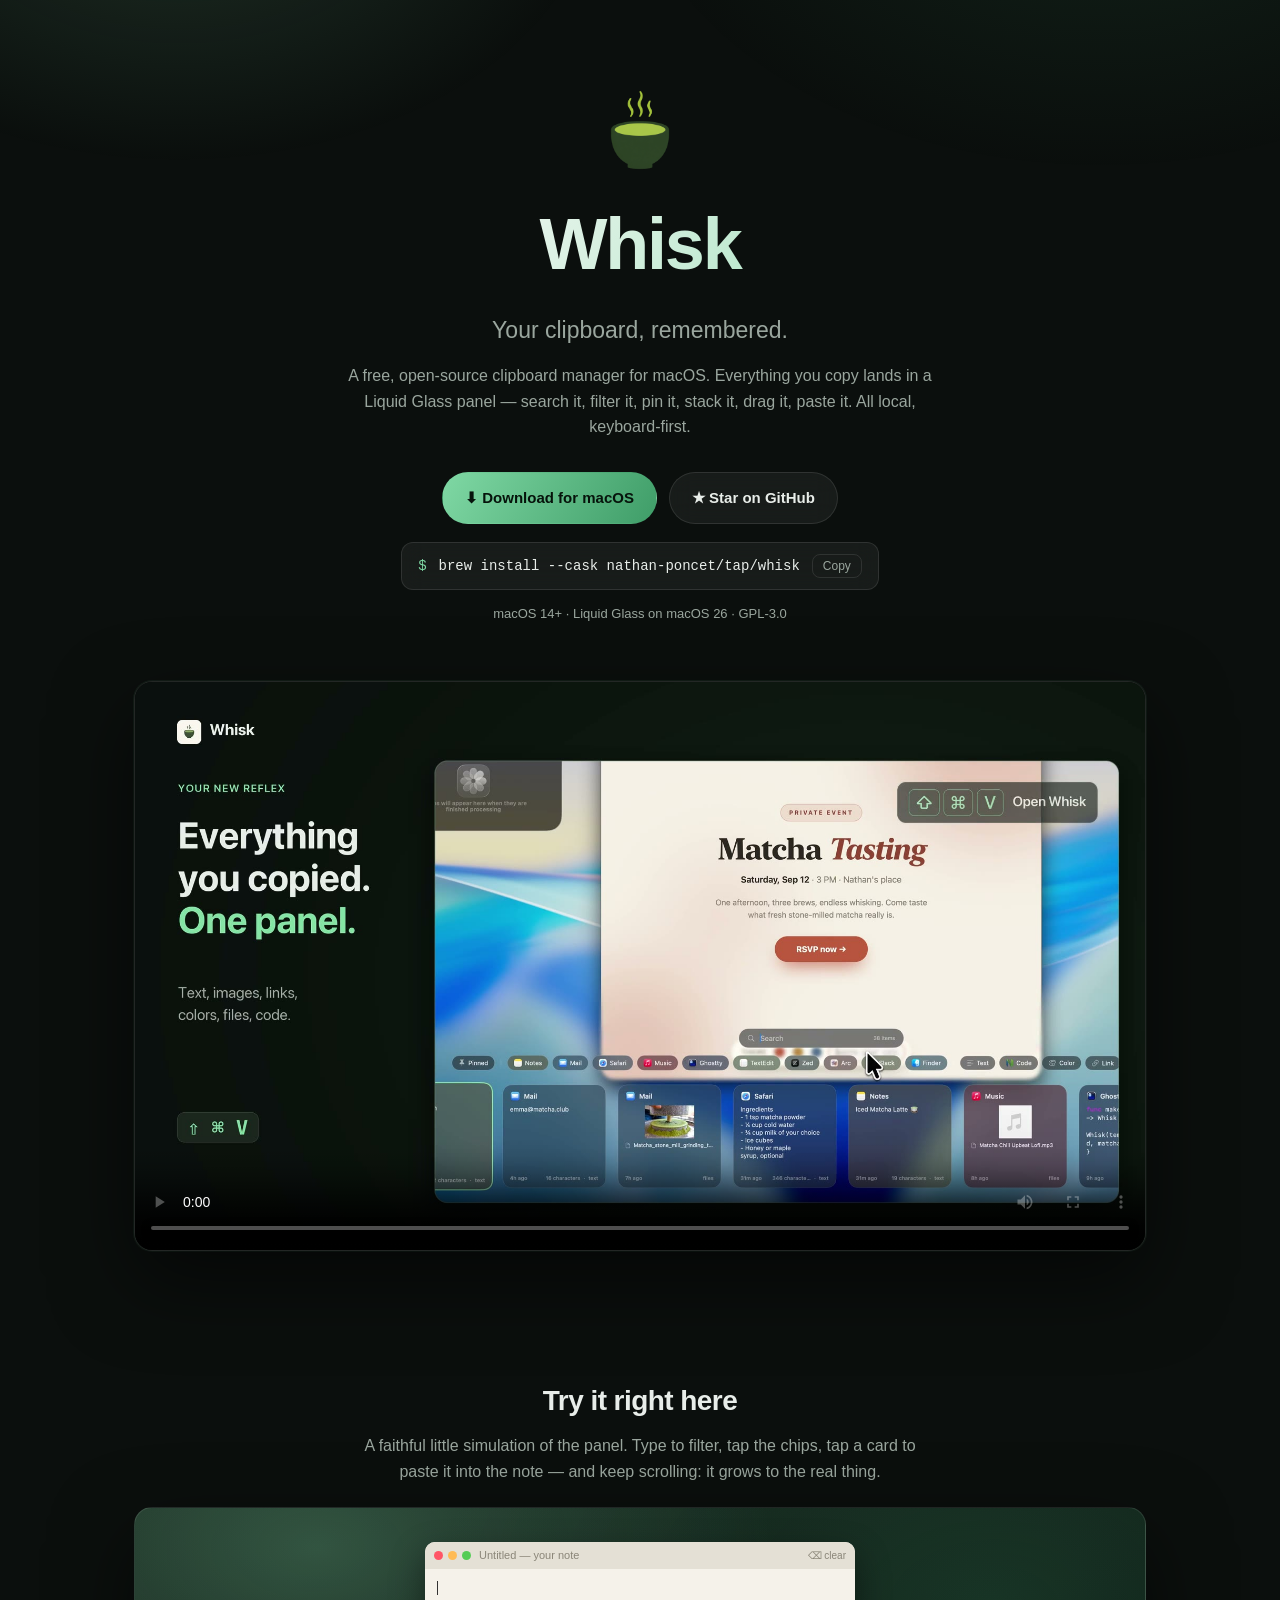
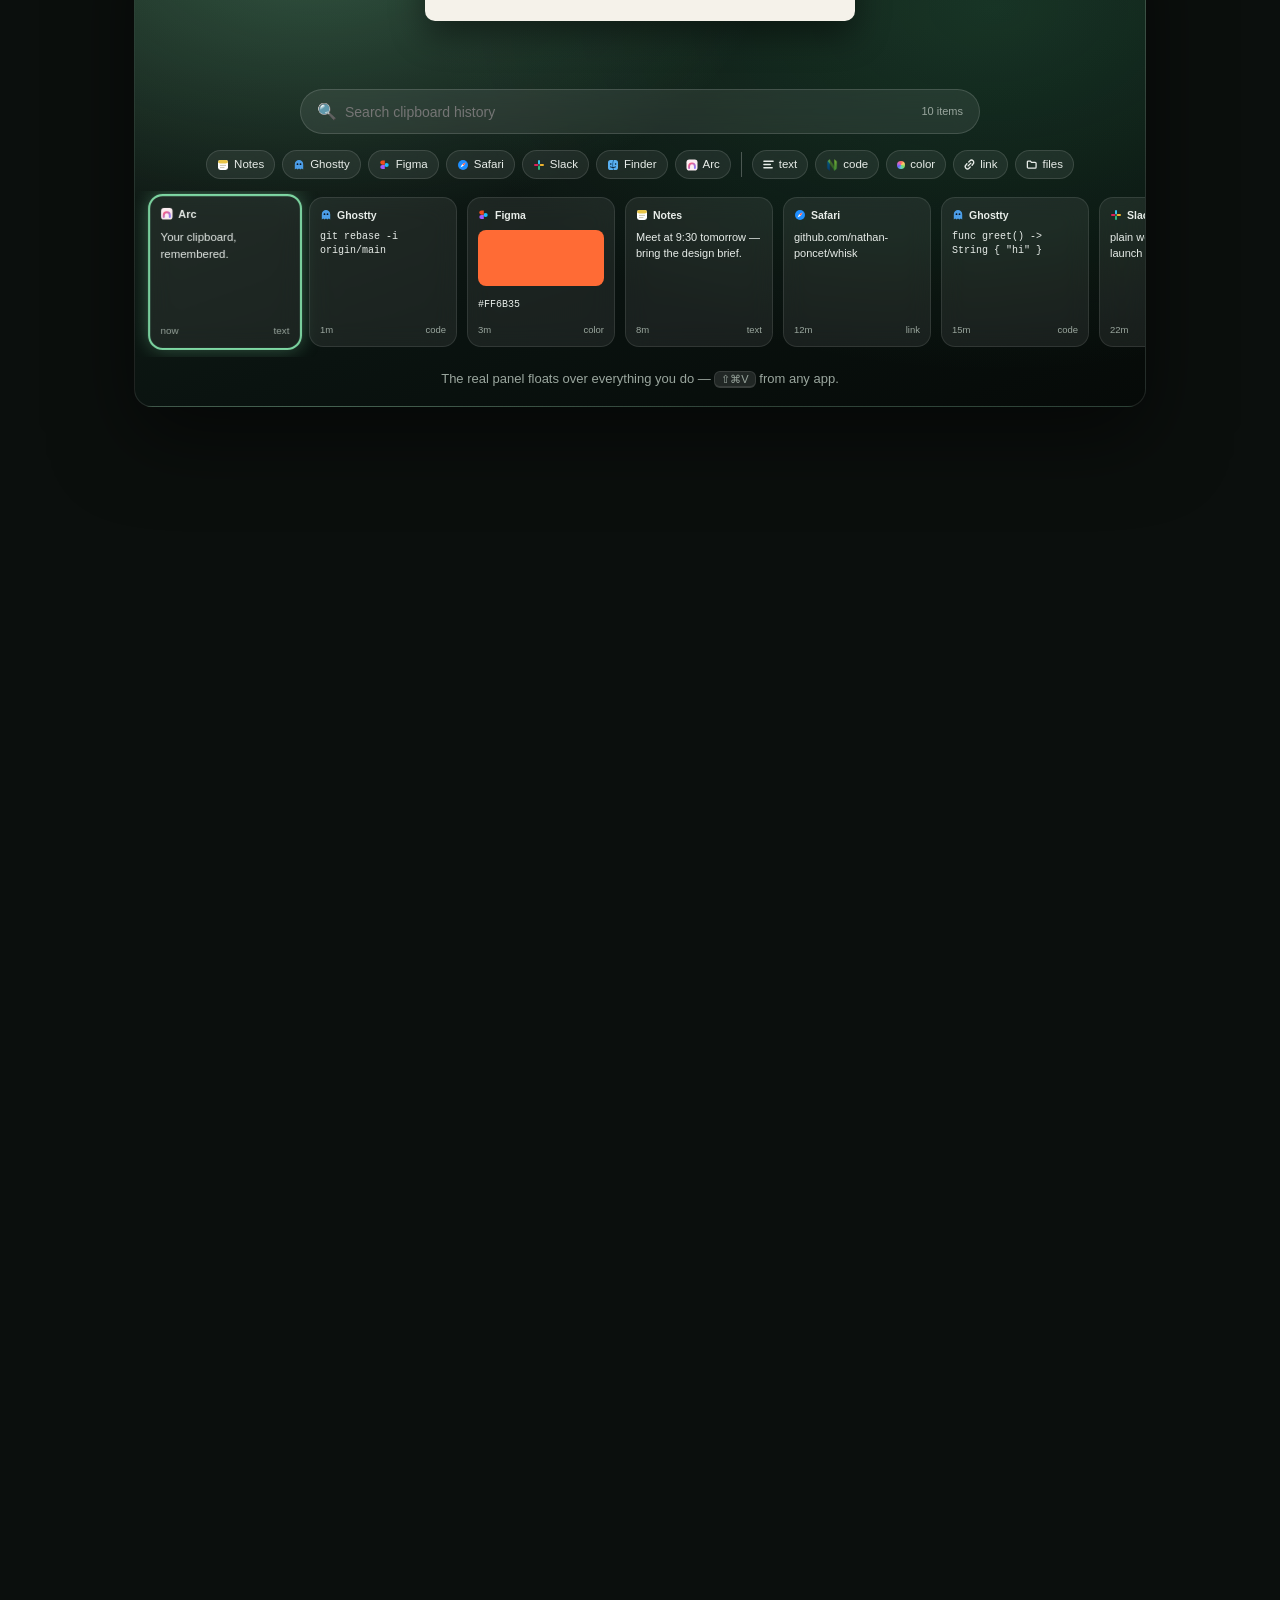
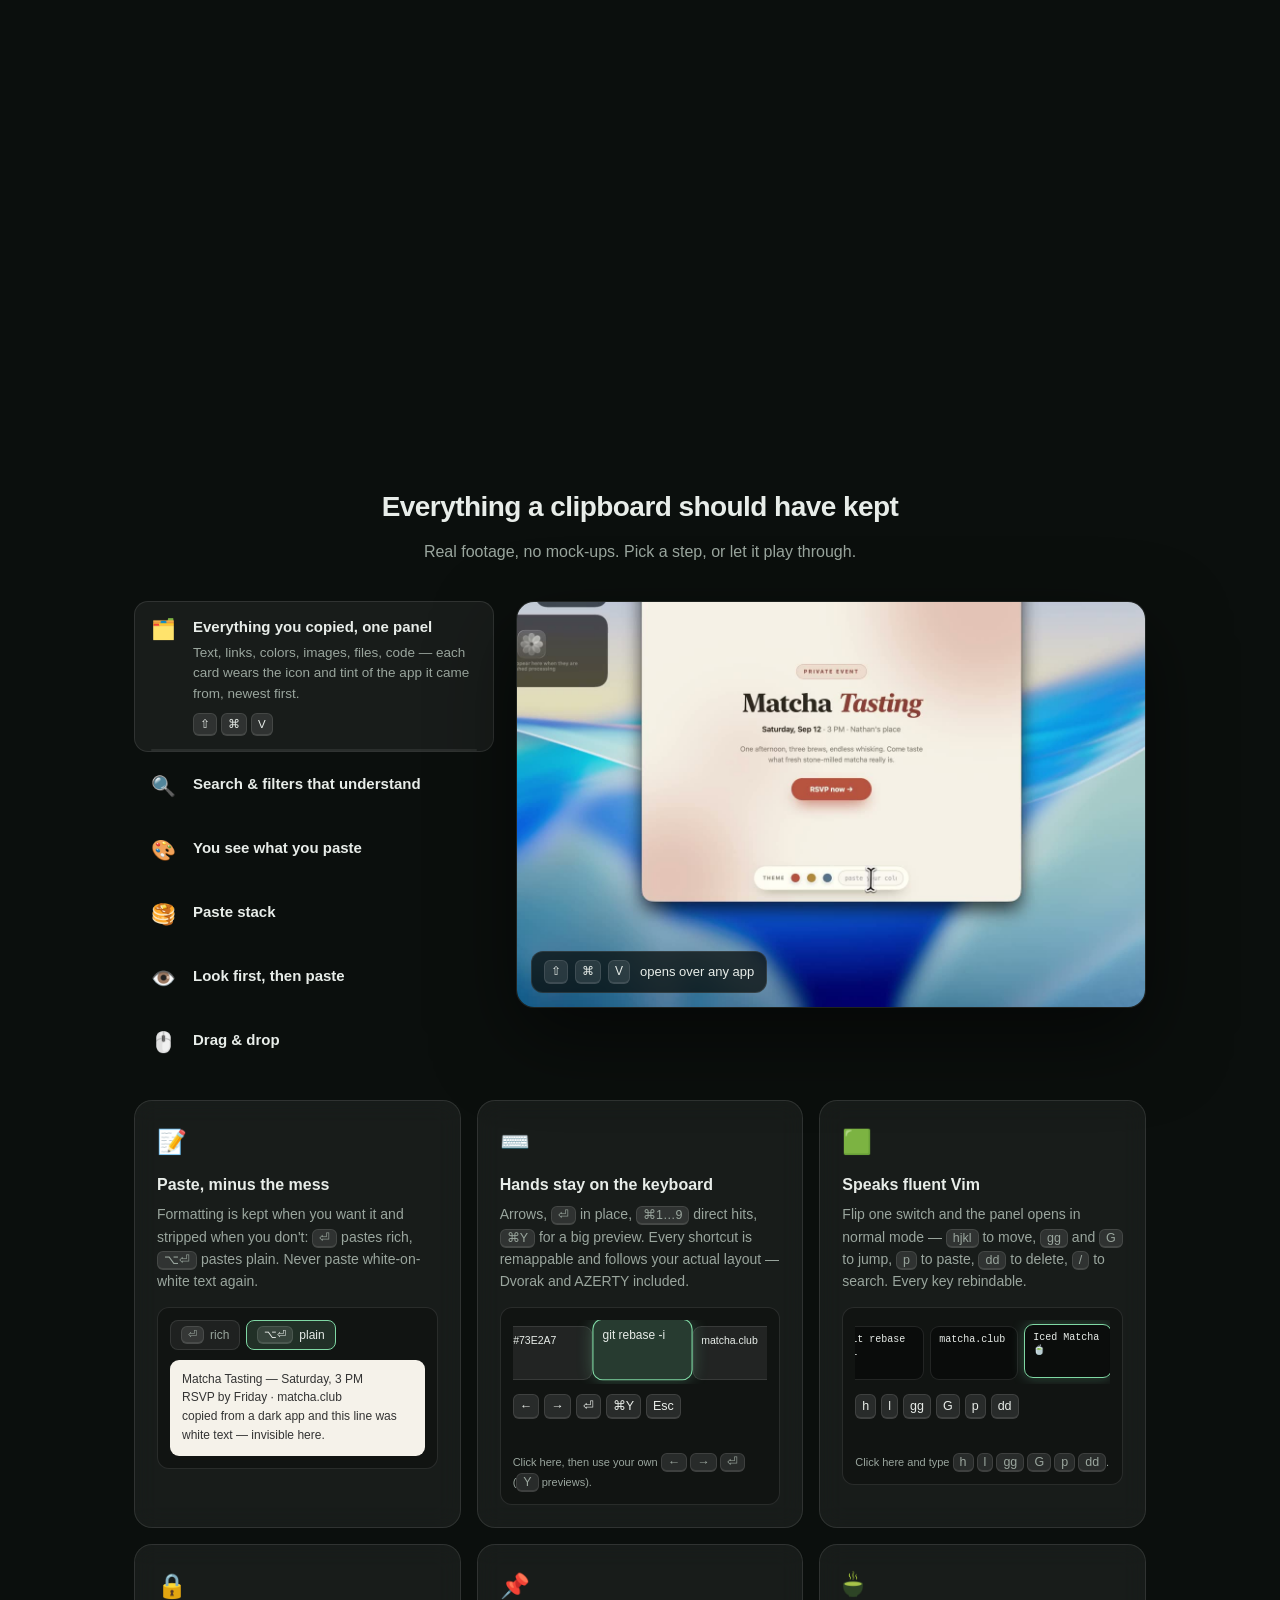
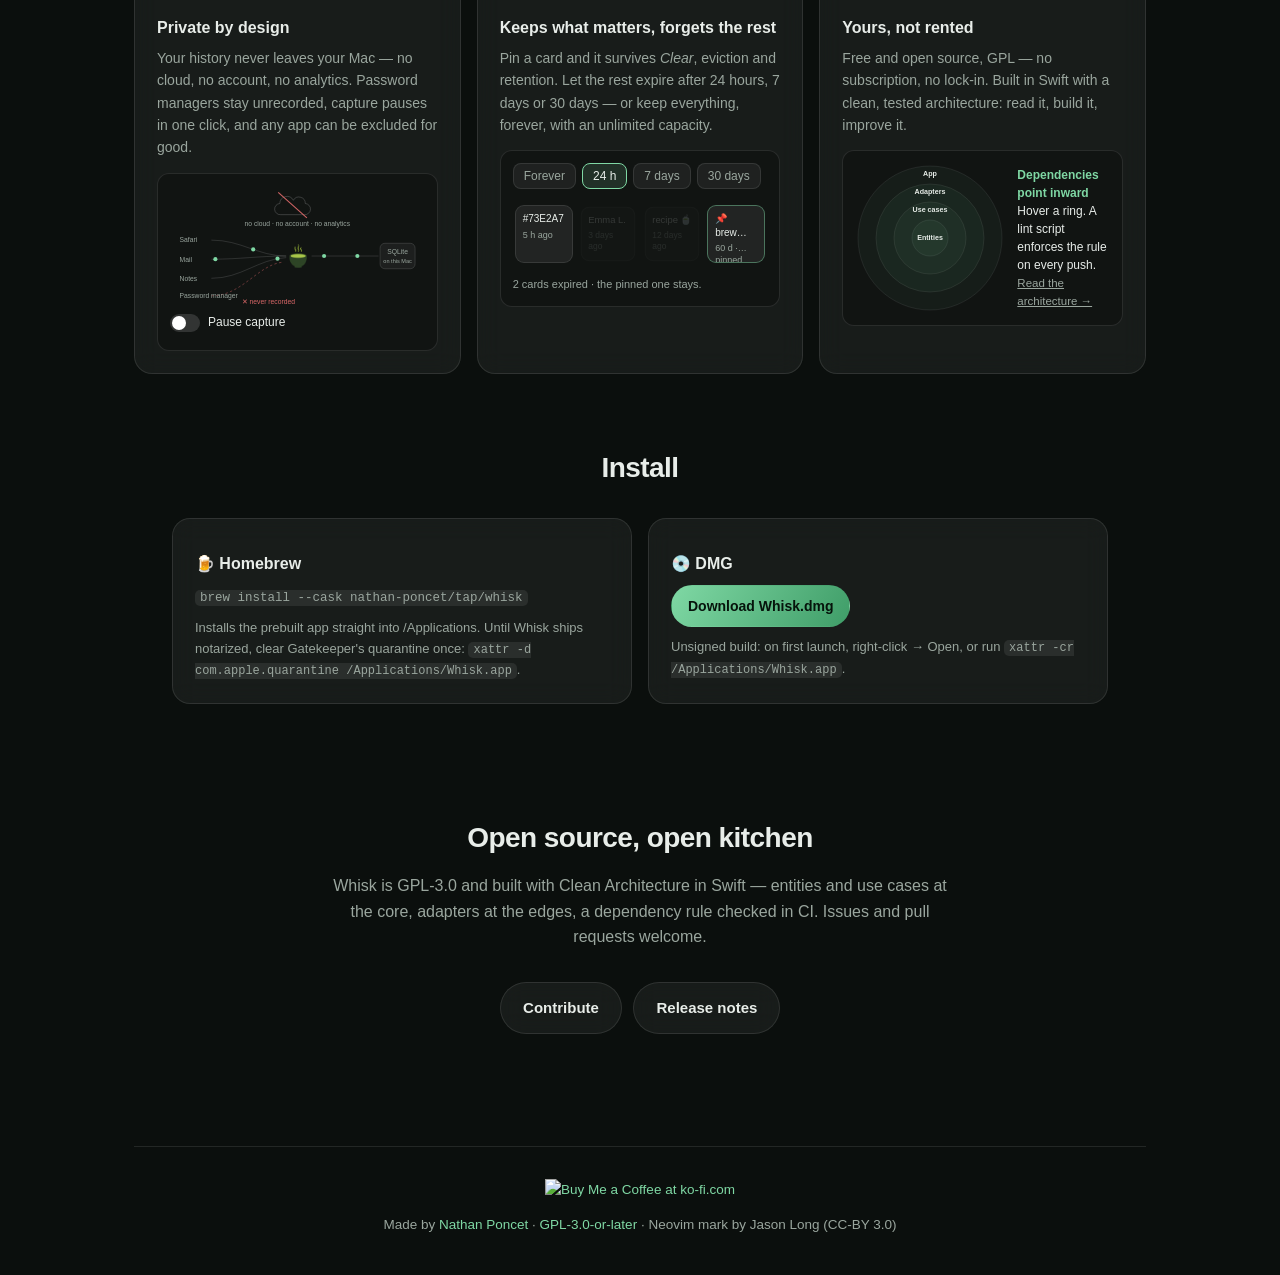
==== commit 21856247: "✨ The features section shows, not tells A step list drives one stage video: six clips cut from the r" ====
--- a/docs/index.html
+++ b/docs/index.html
@@ -241,22 +241,128 @@
     .tryit .hint { margin-top: 12px; color: var(--muted); font-size: 13px; }
     .tryit .hint kbd { font-size: 11px; }
 
-    /* Feature clips */
-    .card.has-clip { cursor: pointer; position: relative; }
-    .card.has-clip::after {
-      content: "▶ watch"; position: absolute; top: 14px; right: 16px;
-      font-size: 11px; color: var(--accent); opacity: 0.85;
-    }
-    .clip-modal {
-      position: fixed; inset: 0; background: rgba(0, 0, 0, 0.72);
-      display: none; align-items: center; justify-content: center; z-index: 10;
-      backdrop-filter: blur(6px);
-    }
-    .clip-modal.open { display: flex; }
-    .clip-modal video {
-      max-width: min(1000px, 92vw); max-height: 82vh; border-radius: 14px;
-      border: 1px solid var(--border); box-shadow: 0 40px 100px rgba(0, 0, 0, 0.6);
-    }
+    /* Feature showcase: a step list drives one stage video */
+    .features .sub { color: var(--muted); max-width: 580px; margin: 10px auto 0; text-align: center; }
+    .showcase {
+      display: grid; grid-template-columns: minmax(270px, 360px) 1fr; gap: 22px; align-items: start;
+      margin-top: 36px;
+    }
+    .steps { list-style: none; display: flex; flex-direction: column; gap: 6px; }
+    .step {
+      position: relative; display: grid; grid-template-columns: 30px 1fr; gap: 12px; align-items: start;
+      padding: 13px 16px 15px; border-radius: 14px; cursor: pointer; text-align: left;
+      border: 1px solid transparent;
+      transition: background 0.2s ease, border-color 0.2s ease;
+    }
+    .step:hover { background: rgba(255, 255, 255, 0.04); }
+    .step.active { background: var(--panel); border-color: var(--border); }
+    .step:focus-visible { outline: 1px solid var(--accent); }
+    .step .icon { font-size: 20px; line-height: 1.4; }
+    .step h3 { font-size: 15px; font-weight: 650; margin: 0; }
+    .step p { color: var(--muted); font-size: 13.5px; margin-top: 4px; line-height: 1.5; display: none; }
+    .step.active p { display: block; }
+    .step .keys { display: none; gap: 4px; margin-top: 9px; }
+    .step.active .keys { display: flex; }
+    .step .keys kbd { font-size: 11.5px; }
+    .step .bar {
+      position: absolute; left: 16px; right: 16px; bottom: 0; height: 2px; border-radius: 2px; overflow: hidden;
+      background: rgba(255, 255, 255, 0.08); opacity: 0;
+    }
+    .step.active .bar { opacity: 1; }
+    .step .bar i { display: block; height: 100%; width: calc(100% * var(--prog, 0)); background: var(--accent); }
+    .stage {
+      position: relative; border-radius: var(--radius); overflow: hidden; border: 1px solid var(--border);
+      background: #060a08; box-shadow: 0 30px 80px rgba(0, 0, 0, 0.5); aspect-ratio: 1300 / 840; cursor: pointer;
+    }
+    .stage video, .stage img.poster {
+      position: absolute; inset: 0; width: 100%; height: 100%; object-fit: cover; display: block;
+    }
+    .stage img.poster { transition: opacity 0.35s ease; pointer-events: none; }
+    .stage.playing img.poster { opacity: 0; }
+    .stage .callout {
+      position: absolute; left: 14px; bottom: 14px; display: inline-flex; align-items: center; gap: 7px;
+      padding: 8px 12px; border-radius: 12px; background: rgba(6, 10, 8, 0.74); border: 1px solid var(--border);
+      backdrop-filter: blur(10px); font-size: 13px; color: var(--text); pointer-events: none;
+    }
+    .stage .callout kbd { font-size: 12px; }
+    .stage .callout span { margin-left: 3px; }
+    .stage .pausemark {
+      position: absolute; top: 12px; right: 14px; padding: 4px 9px; border-radius: 999px; font-size: 11px;
+      background: rgba(6, 10, 8, 0.74); border: 1px solid var(--border); color: var(--muted); display: none;
+    }
+    .stage.paused .pausemark { display: block; }
+    @media (max-width: 860px) {
+      .showcase { grid-template-columns: 1fr; gap: 14px; }
+      .steps { flex-direction: row; overflow-x: auto; scrollbar-width: none; gap: 6px; padding: 2px 2px 6px; order: 2; }
+      .steps::-webkit-scrollbar { display: none; }
+      .step { grid-template-columns: auto; flex: 0 0 auto; padding: 9px 13px 11px; white-space: nowrap; }
+      .step .icon, .step .keys, .step p { display: none !important; }
+      .step .bar { left: 10px; right: 10px; }
+    }
+
+    /* Explainer widgets inside the feature cards */
+    .explain { margin-top: 28px; }
+    .explain .card { display: flex; flex-direction: column; }
+    .widget {
+      margin-top: 14px; border-radius: 12px; padding: 12px;
+      background: rgba(0, 0, 0, 0.28); border: 1px solid var(--border); font-size: 12.5px;
+    }
+    .widget:focus { outline: 1px solid var(--accent); }
+    .widget .hint { color: var(--muted); font-size: 11px; margin-top: 9px; }
+    .modes { display: flex; gap: 6px; margin-bottom: 10px; }
+    .modes button {
+      display: inline-flex; align-items: center; gap: 6px; padding: 5px 10px; border-radius: 8px; cursor: pointer;
+      background: rgba(255, 255, 255, 0.06); border: 1px solid var(--border); color: var(--muted); font-size: 12px;
+    }
+    .modes button.on { color: var(--text); border-color: var(--accent); background: rgba(127, 216, 164, 0.14); }
+    .modes button kbd { font-size: 11px; }
+    .sheet { background: #f5f2ea; color: #333; border-radius: 9px; padding: 10px 12px; font-size: 12px; line-height: 1.55; min-height: 96px; }
+    .sheet .plain, [data-mode="plain"] .sheet .rich { display: none; }
+    [data-mode="plain"] .sheet .plain { display: block; }
+    .mrail { overflow: hidden; padding: 6px 2px 4px; }
+    .mtrack { display: flex; gap: 6px; transition: transform 0.25s ease; }
+    .mcard {
+      position: relative; flex: 0 0 auto; width: 88px; height: 54px; border-radius: 9px; padding: 6px 8px;
+      font-size: 10.5px; line-height: 1.35; color: var(--text); overflow: hidden;
+      display: -webkit-box; -webkit-line-clamp: 2; -webkit-box-orient: vertical;
+      background: rgba(255, 255, 255, 0.07); border: 1px solid rgba(255, 255, 255, 0.10);
+      transition: transform 0.15s ease, border-color 0.15s ease, box-shadow 0.15s ease, opacity 0.3s ease;
+    }
+    .mcard.sel { border-color: var(--accent); transform: translateY(-2px); box-shadow: 0 0 14px rgba(127, 216, 164, 0.3); }
+    .mcard.prev { transform: scale(1.14) translateY(-3px); z-index: 1; background: rgba(127, 216, 164, 0.2); }
+    .mcard small { display: block; color: var(--muted); font-size: 9px; margin-top: 3px; }
+    .mcard.pinned { border-color: rgba(127, 216, 164, 0.45); }
+    .mcard.ghost { opacity: 0.16; transform: scale(0.94); }
+    .keep .mtrack { display: grid; grid-template-columns: repeat(4, minmax(0, 1fr)); }
+    .keep .mcard { width: auto; height: 58px; padding: 6px 7px; font-size: 10px; -webkit-line-clamp: 3; }
+    .vim .mcard { font-family: "SF Mono", ui-monospace, Menlo, monospace; font-size: 10px; background: rgba(0, 0, 0, 0.35); }
+    .mkeys { display: flex; flex-wrap: wrap; gap: 5px; margin-top: 10px; }
+    .mkeys kbd { transition: background 0.12s ease, color 0.12s ease, transform 0.12s ease; }
+    .mkeys kbd.hit { background: var(--accent); color: #06130b; transform: translateY(1px); border-bottom-width: 1px; }
+    .mtoast { margin-top: 8px; font-size: 11.5px; color: var(--accent); min-height: 16px; opacity: 0; transition: opacity 0.2s ease; }
+    .mtoast.show { opacity: 1; }
+    .flow svg { display: block; width: 100%; height: auto; }
+    .flow text { fill: var(--muted); font-size: 8.5px; font-family: inherit; }
+    .flow .lane { fill: none; stroke: rgba(255, 255, 255, 0.16); stroke-width: 1; }
+    .flow .lane.blocked { stroke-dasharray: 3 3; stroke: rgba(255, 120, 120, 0.45); }
+    .flow .dot { fill: var(--accent); transition: opacity 0.3s ease; }
+    .flow.paused .dot { opacity: 0.15; }
+    .flow .cloud { fill: none; stroke: rgba(255, 255, 255, 0.22); stroke-width: 1; }
+    .flow .strike { stroke: rgba(255, 120, 120, 0.8); stroke-width: 1.4; }
+    .switch { display: inline-flex; align-items: center; gap: 8px; margin-top: 8px; cursor: pointer; font-size: 12px; color: var(--text); }
+    .switch input { appearance: none; width: 30px; height: 18px; border-radius: 999px; background: rgba(255, 255, 255, 0.14); position: relative; cursor: pointer; transition: background 0.2s ease; margin: 0; }
+    .switch input::after { content: ""; position: absolute; top: 2px; left: 2px; width: 14px; height: 14px; border-radius: 50%; background: #fff; transition: transform 0.2s ease; }
+    .switch input:checked { background: var(--accent); }
+    .switch input:checked::after { transform: translateX(12px); }
+    .rings { display: grid; grid-template-columns: 150px 1fr; gap: 12px; align-items: center; }
+    .rings svg { width: 150px; height: 150px; display: block; }
+    .rings circle { fill: rgba(127, 216, 164, 0.05); stroke: var(--border); stroke-width: 1; cursor: pointer; transition: fill 0.2s ease, stroke 0.2s ease; }
+    .rings g:hover circle, .rings g.on circle { fill: rgba(127, 216, 164, 0.16); stroke: var(--accent); }
+    .rings text { fill: var(--text); font-size: 9.5px; font-weight: 600; text-anchor: middle; pointer-events: none; font-family: inherit; }
+    .rings .cap { font-size: 12px; color: var(--text); line-height: 1.5; }
+    .rings .cap b { color: var(--accent); display: block; font-size: 12px; }
+    .rings .cap a { color: var(--muted); font-size: 11.5px; }
+    @media (max-width: 400px) { .rings { grid-template-columns: 1fr; justify-items: center; text-align: center; } }
 
     /* 90vh of growth, then 60vh of dwell: the screen holds its full
        size for a stretch of scroll before the page moves on. */
@@ -355,58 +461,185 @@
     </div>
   </section>
 
-  <section id="features">
+  <section id="features" class="features">
     <h2>Everything a clipboard should have kept</h2>
-    <div class="grid">
-      <div class="card" data-clip="media/clips/paste-stack.mp4">
-        <div class="icon">🥞</div>
-        <h3>Paste stack</h3>
-        <p>Copy five things, paste five things. Queue cards with <kbd>⇧⏎</kbd>, then pop them one by one into any form or document with a single global shortcut — collect once, paste in order, never alt-tab back.</p>
+    <p class="sub">Real footage, no mock-ups. Pick a step, or let it play through.</p>
+
+    <div class="showcase">
+      <ol class="steps" role="tablist" aria-label="Whisk features">
+        <li class="step" role="tab" tabindex="0" data-clip="panel">
+          <span class="icon">🗂️</span>
+          <div>
+            <h3>Everything you copied, one panel</h3>
+            <p>Text, links, colors, images, files, code — each card wears the icon and tint of the app it came from, newest first.</p>
+            <span class="keys"><kbd>⇧</kbd><kbd>⌘</kbd><kbd>V</kbd></span>
+          </div>
+          <span class="bar"><i></i></span>
+        </li>
+        <li class="step" role="tab" tabindex="0" data-clip="search">
+          <span class="icon">🔍</span>
+          <div>
+            <h3>Search &amp; filters that understand</h3>
+            <p>Type <code>slack invoice</code> and find the invoice you copied from Slack. <code>app:</code> and <code>type:</code> scope it tight; chips narrow by app or kind, and never build a dead end.</p>
+          </div>
+          <span class="bar"><i></i></span>
+        </li>
+        <li class="step" role="tab" tabindex="0" data-clip="color">
+          <span class="icon">🎨</span>
+          <div>
+            <h3>You see what you paste</h3>
+            <p>Colors render as swatches, links show their title and cover, code arrives highlighted, files get thumbnails. Click a card and it lands right where you type.</p>
+            <span class="keys"><kbd>⏎</kbd></span>
+          </div>
+          <span class="bar"><i></i></span>
+        </li>
+        <li class="step" role="tab" tabindex="0" data-clip="stack">
+          <span class="icon">🥞</span>
+          <div>
+            <h3>Paste stack</h3>
+            <p>Queue cards with <kbd>⇧⏎</kbd>, then pop them one by one into any form with <kbd>⌥⌘V</kbd> — collect once, paste in order, never alt-tab back.</p>
+            <span class="keys"><kbd>⇧</kbd><kbd>⏎</kbd><span style="color: var(--muted); font-size: 11px; align-self: center">then</span><kbd>⌥</kbd><kbd>⌘</kbd><kbd>V</kbd></span>
+          </div>
+          <span class="bar"><i></i></span>
+        </li>
+        <li class="step" role="tab" tabindex="0" data-clip="preview">
+          <span class="icon">👁️</span>
+          <div>
+            <h3>Look first, then paste</h3>
+            <p><kbd>⌘Y</kbd> opens any card full size — the whole text, the full image, the file list. <kbd>⌘Y</kbd> or <kbd>Esc</kbd> closes it.</p>
+            <span class="keys"><kbd>⌘</kbd><kbd>Y</kbd></span>
+          </div>
+          <span class="bar"><i></i></span>
+        </li>
+        <li class="step" role="tab" tabindex="0" data-clip="drag">
+          <span class="icon">🖱️</span>
+          <div>
+            <h3>Drag &amp; drop</h3>
+            <p>Every card is draggable — an image into Mail, a file into Finder, text into a doc. The panel floats over your work, so the drop target is already on screen.</p>
+          </div>
+          <span class="bar"><i></i></span>
+        </li>
+      </ol>
+      <div class="stage" id="stage" title="Click to pause or resume">
+        <img class="poster" id="stage-poster" alt="" src="media/clips/panel.jpg">
+        <video id="stage-video" muted playsinline preload="auto" aria-label="Whisk feature demo"></video>
+        <div class="callout" id="stage-callout"></div>
+        <div class="pausemark">Paused</div>
       </div>
-      <div class="card" data-clip="media/clips/search.mp4">
-        <div class="icon">🔍</div>
-        <h3>Search that understands</h3>
-        <p>Type <code>slack invoice</code> and find the invoice you copied from Slack. Free words search content and source app together; <code>app:</code> and <code>type:</code> scope it tight.</p>
-      </div>
-      <div class="card" data-clip="media/clips/filters.mp4">
-        <div class="icon">🏷️</div>
-        <h3>Filters that think</h3>
-        <p>One chip per app, one per content kind, pinned items up front. Stack them freely — each facet narrows the other, so a dead-end filter simply cannot be built.</p>
-      </div>
-      <div class="card" data-clip="media/clips/drag-drop.mp4">
-        <div class="icon">🖱️</div>
-        <h3>Drag &amp; drop</h3>
-        <p>Every card is draggable — text into an email, an image into a deck, a file into Finder. The panel floats over your work, so the drop target is already on screen.</p>
-      </div>
-      <div class="card" data-clip="media/clips/previews.mp4">
-        <div class="icon">✨</div>
-        <h3>You see what you paste</h3>
-        <p>Links show their title and cover, code arrives syntax-highlighted, colors render as swatches in any notation — hex, <code>rgb()</code>, <code>hsl()</code> — and files get QuickLook thumbnails.</p>
-      </div>
-      <div class="card" data-clip="media/clips/rich-text.mp4">
+    </div>
+
+    <div class="grid explain">
+      <div class="card">
         <div class="icon">📝</div>
         <h3>Paste, minus the mess</h3>
         <p>Formatting is kept when you want it and stripped when you don't: <kbd>⏎</kbd> pastes rich, <kbd>⌥⏎</kbd> pastes plain. Never paste white-on-white text again.</p>
+        <div class="widget" id="w-rich" data-mode="rich">
+          <div class="modes">
+            <button type="button" data-mode="rich"><kbd>⏎</kbd> rich</button>
+            <button type="button" data-mode="plain"><kbd>⌥⏎</kbd> plain</button>
+          </div>
+          <div class="sheet">
+            <div class="rich">
+              <b style="font-size: 14px; font-family: Georgia, serif">Matcha Tasting — Saturday, 3 PM</b><br>
+              <span style="color: #b7472a; font-weight: 600">RSVP by Friday</span> · <a style="color: #3f9d68">matcha.club</a><br>
+              <span style="background: #1d1f22; color: #e8ede9; padding: 1px 5px; border-radius: 4px; font-family: Menlo, monospace; font-size: 11px">copied from a dark app</span>
+              <span style="color: #f5f2ea">and this line was white text — invisible here.</span>
+            </div>
+            <div class="plain">
+              Matcha Tasting — Saturday, 3 PM<br>
+              RSVP by Friday · matcha.club<br>
+              copied from a dark app and this line was white text — invisible here.
+            </div>
+          </div>
+        </div>
       </div>
-      <div class="card" data-clip="media/clips/keyboard.mp4">
+      <div class="card">
         <div class="icon">⌨️</div>
         <h3>Hands stay on the keyboard</h3>
         <p>Arrows, <kbd>⏎</kbd> in place, <kbd>⌘1…9</kbd> direct hits, <kbd>⌘Y</kbd> for a big preview. Every shortcut is remappable and follows your actual layout — Dvorak and AZERTY included.</p>
+        <div class="widget" id="w-keys" tabindex="0" aria-label="Keyboard demo: use the arrow keys, Enter and Y">
+          <div class="mrail"><div class="mtrack"></div></div>
+          <div class="mkeys"><kbd data-k="left">←</kbd><kbd data-k="right">→</kbd><kbd data-k="enter">⏎</kbd><kbd data-k="y">⌘Y</kbd><kbd data-k="esc">Esc</kbd></div>
+          <div class="mtoast"></div>
+          <div class="hint">Click here, then use your own <kbd>←</kbd> <kbd>→</kbd> <kbd>⏎</kbd> (<kbd>Y</kbd> previews).</div>
+        </div>
       </div>
-      <div class="card" data-clip="media/clips/vim.mp4">
+      <div class="card">
         <div class="icon">🟩</div>
         <h3>Speaks fluent Vim</h3>
         <p>Flip one switch and the panel opens in normal mode — <kbd>hjkl</kbd> to move, <kbd>gg</kbd> and <kbd>G</kbd> to jump, <kbd>p</kbd> to paste, <kbd>dd</kbd> to delete, <kbd>/</kbd> to search. Every key rebindable.</p>
+        <div class="widget vim" id="w-vim" tabindex="0" aria-label="Vim demo: use h, l, gg, G, p and dd">
+          <div class="mrail"><div class="mtrack"></div></div>
+          <div class="mkeys"><kbd data-k="h">h</kbd><kbd data-k="l">l</kbd><kbd data-k="gg">gg</kbd><kbd data-k="G">G</kbd><kbd data-k="p">p</kbd><kbd data-k="dd">dd</kbd></div>
+          <div class="mtoast"></div>
+          <div class="hint">Click here and type <kbd>h</kbd> <kbd>l</kbd> <kbd>gg</kbd> <kbd>G</kbd> <kbd>p</kbd> <kbd>dd</kbd>.</div>
+        </div>
       </div>
-      <div class="card" data-clip="media/clips/privacy.mp4">
+      <div class="card">
         <div class="icon">🔒</div>
         <h3>Private by design</h3>
         <p>Your history never leaves your Mac — no cloud, no account, no analytics. Password managers stay unrecorded, capture pauses in one click, and any app can be excluded for good.</p>
+        <div class="widget flow" id="w-privacy">
+          <svg viewBox="0 0 320 150" aria-hidden="true">
+            <path class="cloud" d="M138 22 a9 9 0 0 1 17 -4 a8 8 0 0 1 15 4 a7 7 0 0 1 -1 14 h-30 a7 7 0 0 1 -1 -14 z"/>
+            <line class="strike" x1="136" y1="8" x2="172" y2="40"/>
+            <text x="160" y="50" text-anchor="middle">no cloud · no account · no analytics</text>
+            <path id="lane-a" class="lane" d="M52 68 C 90 68, 110 88, 146 88"/>
+            <path id="lane-b" class="lane" d="M52 92 C 90 92, 110 88, 146 88"/>
+            <path id="lane-c" class="lane" d="M52 116 C 90 116, 110 92, 146 90"/>
+            <path id="lane-d" class="lane blocked" d="M52 138 C 90 138, 110 100, 140 96"/>
+            <path id="lane-out" class="lane" d="M178 88 C 210 88, 230 88, 262 88"/>
+            <text x="12" y="71">Safari</text>
+            <text x="12" y="95">Mail</text>
+            <text x="12" y="119">Notes</text>
+            <text x="12" y="141">Password manager</text>
+            <text x="90" y="148" style="fill: rgba(255,120,120,0.85)">✕ never recorded</text>
+            <image href="media/logo-cup.png" x="149" y="72" width="24" height="32"/>
+            <rect x="264" y="72" width="44" height="32" rx="6" fill="rgba(255,255,255,0.05)" stroke="rgba(255,255,255,0.16)"/>
+            <text x="286" y="86" text-anchor="middle">SQLite</text>
+            <text x="286" y="97" text-anchor="middle" style="font-size: 7px">on this Mac</text>
+            <circle class="dot" r="2.6"><animateMotion dur="2.2s" repeatCount="indefinite"><mpath href="#lane-a"/></animateMotion></circle>
+            <circle class="dot" r="2.6"><animateMotion dur="2.6s" begin="0.7s" repeatCount="indefinite"><mpath href="#lane-b"/></animateMotion></circle>
+            <circle class="dot" r="2.6"><animateMotion dur="2.4s" begin="1.3s" repeatCount="indefinite"><mpath href="#lane-c"/></animateMotion></circle>
+            <circle class="dot" r="2.6"><animateMotion dur="1.8s" begin="0.4s" repeatCount="indefinite"><mpath href="#lane-out"/></animateMotion></circle>
+            <circle class="dot" r="2.6"><animateMotion dur="1.8s" begin="1.3s" repeatCount="indefinite"><mpath href="#lane-out"/></animateMotion></circle>
+          </svg>
+          <label class="switch"><input type="checkbox" id="w-pause"> Pause capture</label>
+        </div>
+      </div>
+      <div class="card">
+        <div class="icon">📌</div>
+        <h3>Keeps what matters, forgets the rest</h3>
+        <p>Pin a card and it survives <em>Clear</em>, eviction and retention. Let the rest expire after 24 hours, 7 days or 30 days — or keep everything, forever, with an unlimited capacity.</p>
+        <div class="widget keep" id="w-keep">
+          <div class="modes">
+            <button type="button" data-days="0" class="on">Forever</button>
+            <button type="button" data-days="1">24 h</button>
+            <button type="button" data-days="7">7 days</button>
+            <button type="button" data-days="30">30 days</button>
+          </div>
+          <div class="mrail"><div class="mtrack">
+            <div class="mcard" data-age="0.2">#73E2A7<small>5 h ago</small></div>
+            <div class="mcard" data-age="3">Emma L.<small>3 days ago</small></div>
+            <div class="mcard" data-age="12">recipe 🍵<small>12 days ago</small></div>
+            <div class="mcard pinned" data-age="60">📌 brew…<small>60 d · pinned</small></div>
+          </div></div>
+          <div class="hint" id="keep-hint">Everything stays, as long as you like.</div>
+        </div>
       </div>
       <div class="card">
         <div class="icon"><img src="media/logo-cup.png" alt="" height="28" style="vertical-align: -4px"></div>
         <h3>Yours, not rented</h3>
         <p>Free and open source, GPL — no subscription, no lock-in. Built in Swift with a clean, tested architecture: read it, build it, improve it.</p>
+        <div class="widget rings" id="w-arch">
+          <svg viewBox="0 0 200 200" aria-hidden="true">
+            <g data-name="App" data-cap="Frameworks, drivers and the composition root: the only place that knows every concrete type."><circle cx="100" cy="100" r="96"/><text x="100" y="17">App</text></g>
+            <g data-name="Adapters" data-cap="Controllers, presenters and gateways translate between the kernel and the outside world. Only gateways may import AppKit."><circle cx="100" cy="100" r="72"/><text x="100" y="41">Adapters</text></g>
+            <g data-name="Use cases" data-cap="The clipboard rules — capture, dedup, pins, search — behind ports. Foundation only, fully unit-tested."><circle cx="100" cy="100" r="48"/><text x="100" y="65">Use cases</text></g>
+            <g data-name="Entities" data-cap="Plain values with no dependencies at all: the history, an item, a shortcut."><circle cx="100" cy="100" r="24"/><text x="100" y="103">Entities</text></g>
+          </svg>
+          <div class="cap" id="arch-cap"><b>Dependencies point inward</b>Hover a ring. A lint script enforces the rule on every push.<br><a href="https://github.com/nathan-poncet/whisk/blob/main/docs/ARCHITECTURE.md" target="_blank" rel="noopener">Read the architecture →</a></div>
+        </div>
       </div>
     </div>
   </section>
@@ -449,7 +682,6 @@
   </footer>
 </main>
 
-<div class="clip-modal" id="clip-modal"><video id="clip-video" controls autoplay loop muted playsinline></video></div>
 <script>
 (() => {
   const APPS = {
@@ -587,21 +819,154 @@
     })
     .catch(() => {});
 
-  // Feature clips: cards advertise a video only when the file exists.
-  document.querySelectorAll(".card[data-clip]").forEach((card) => {
-    fetch(card.dataset.clip, { method: "HEAD" }).then((r) => {
-      if (!r.ok) return;
-      card.classList.add("has-clip");
-      card.addEventListener("click", () => {
-        el("clip-video").src = card.dataset.clip;
-        el("clip-modal").classList.add("open");
-      });
-    }).catch(() => {});
+  // Feature showcase: one stage video, driven by the step list and by time.
+  const CLIPS = {
+    panel:   { keys: ["⇧", "⌘", "V"], say: "opens over any app" },
+    search:  { keys: [], say: "app:mail · type:color · any words" },
+    color:   { keys: ["⏎"], say: "a color card lands where you type" },
+    stack:   { keys: ["⇧", "⏎"], say: "queue three · ⌥⌘V pops them in order" },
+    preview: { keys: ["⌘", "Y"], say: "full-size preview of any card" },
+    drag:    { keys: [], say: "drag a card into any app" },
+  };
+  const stage = el("stage"), vid = el("stage-video"), poster = el("stage-poster"), callout = el("stage-callout");
+  const steps = [...document.querySelectorAll(".step")];
+  const reduced = matchMedia("(prefers-reduced-motion: reduce)").matches;
+  const narrow = () => matchMedia("(max-width: 860px)").matches;
+  let cur = -1, auto = !reduced, inView = false;
+  const play = () => { if (inView || !auto) vid.play().catch(() => {}); };
+  const show = (i, byUser) => {
+    if (byUser) auto = false;
+    if (i === cur) { if (byUser) play(); return; }
+    cur = i;
+    const id = steps[i].dataset.clip, c = CLIPS[id];
+    steps.forEach((s, n) => {
+      s.classList.toggle("active", n === i); s.setAttribute("aria-selected", n === i); s.style.setProperty("--prog", 0);
+    });
+    // The horizontal strip on phones must reveal the active chip; on desktop the list is fully visible.
+    if (narrow()) steps[i].scrollIntoView({ block: "nearest", inline: "center", behavior: "smooth" });
+    poster.src = `media/clips/${id}.jpg`; stage.classList.remove("playing", "paused");
+    callout.innerHTML = c.keys.map((k) => `<kbd>${k}</kbd>`).join("") + `<span>${c.say}</span>`;
+    vid.src = `media/clips/${id}.mp4`; vid.load(); play();
+  };
+  vid.addEventListener("playing", () => stage.classList.add("playing"));
+  vid.addEventListener("timeupdate", () => {
+    if (vid.duration && cur >= 0) steps[cur].style.setProperty("--prog", (vid.currentTime / vid.duration).toFixed(3));
   });
-  el("clip-modal").addEventListener("click", () => {
-    el("clip-modal").classList.remove("open");
-    el("clip-video").pause();
-    el("clip-video").removeAttribute("src");
+  vid.addEventListener("ended", () => { if (auto) show((cur + 1) % steps.length); else vid.play().catch(() => {}); });
+  steps.forEach((s, i) => {
+    s.addEventListener("click", () => show(i, true));
+    s.addEventListener("keydown", (e) => { if (e.key === "Enter" || e.key === " ") { e.preventDefault(); show(i, true); } });
+  });
+  stage.addEventListener("click", () => {
+    auto = false;
+    if (vid.paused) { stage.classList.remove("paused"); vid.play().catch(() => {}); }
+    else { stage.classList.add("paused"); vid.pause(); }
+  });
+  if (reduced) vid.controls = true;
+  new IntersectionObserver((entries) => {
+    inView = entries[0].isIntersecting;
+    if (inView) { if (!stage.classList.contains("paused")) play(); } else vid.pause();
+  }, { threshold: 0.2 }).observe(stage);
+  show(0);
+
+  // Rich vs plain: alternates on its own until someone picks a side.
+  const richBox = el("w-rich"); let richAuto = true;
+  const setMode = (m) => {
+    richBox.dataset.mode = m;
+    richBox.querySelectorAll(".modes button").forEach((b) => b.classList.toggle("on", b.dataset.mode === m));
+  };
+  richBox.querySelectorAll(".modes button").forEach((b) => b.addEventListener("click", () => { richAuto = false; setMode(b.dataset.mode); }));
+  setMode("rich");
+  if (!reduced) setInterval(() => { if (richAuto) setMode(richBox.dataset.mode === "rich" ? "plain" : "rich"); }, 2600);
+
+  // Mini rails: a scripted loop until the visitor takes the keys themselves.
+  const miniRail = (root, script, keymap) => {
+    const base = ["Emma Larsson", "#73E2A7", "git rebase -i", "matcha.club", "Iced Matcha 🍵"];
+    const railEl = root.querySelector(".mrail"), track = root.querySelector(".mtrack");
+    const keysEl = root.querySelector(".mkeys"), toast = root.querySelector(".mtoast");
+    let items = base.slice(), sel = 0, preview = false, userDriven = false, step = 0;
+    const render = () => {
+      track.innerHTML = items.map((t, i) =>
+        `<div class="mcard ${i === sel ? "sel" : ""} ${preview && i === sel ? "prev" : ""}">${t}</div>`).join("");
+      // Like the real rail, the track slides so the selected card is always on screen.
+      const cw = 94, vis = railEl.clientWidth, total = items.length * cw - 6;
+      const off = Math.max(0, Math.min(sel * cw - (vis - 88) / 2, total - vis));
+      track.style.transform = `translateX(${-off}px)`;
+    };
+    const flash = (k) => {
+      const b = [...keysEl.children].find((x) => x.dataset.k === k); if (!b) return;
+      b.classList.add("hit"); setTimeout(() => b.classList.remove("hit"), 380);
+    };
+    const say = (t) => { toast.textContent = t; toast.classList.add("show"); setTimeout(() => toast.classList.remove("show"), 1000); };
+    const act = (a) => {
+      flash(a);
+      if (a === "left" || a === "h") sel = Math.max(0, sel - 1);
+      else if (a === "right" || a === "l") sel = Math.min(items.length - 1, sel + 1);
+      else if (a === "gg") sel = 0;
+      else if (a === "G") sel = items.length - 1;
+      else if (a === "enter" || a === "p") say(`Pasted “${items[sel]}”`);
+      else if (a === "y") preview = !preview;
+      else if (a === "esc") preview = false;
+      else if (a === "dd") {
+        const gone = items.splice(sel, 1)[0]; sel = Math.min(sel, items.length - 1); say(`Deleted “${gone}”`);
+        setTimeout(() => { items = base.slice(); sel = Math.min(sel, items.length - 1); render(); }, 1800);
+      }
+      render();
+    };
+    if (!reduced) setInterval(() => { if (!userDriven) act(script[step++ % script.length]); }, 950);
+    root.addEventListener("keydown", (e) => {
+      const a = keymap(e.key); if (!a) return;
+      e.preventDefault(); userDriven = true; if (a !== "wait") act(a);
+    });
+    root.addEventListener("focus", () => { userDriven = true; });
+    root.addEventListener("blur", () => { userDriven = false; preview = false; render(); });
+    render();
+  };
+  miniRail(el("w-keys"), ["right", "right", "y", "esc", "left", "enter", "right", "right", "y", "esc", "left", "left", "enter"],
+    (k) => ({ ArrowLeft: "left", ArrowRight: "right", Enter: "enter", y: "y", Y: "y", Escape: "esc" })[k]);
+  let chord = "";
+  miniRail(el("w-vim"), ["l", "l", "G", "gg", "l", "dd", "p", "l", "l", "G", "gg", "p"], (k) => {
+    // gg and dd are two-key chords: the first key waits briefly for its twin.
+    if (k === "g" || k === "d") {
+      if (chord === k) { chord = ""; return k + k; }
+      chord = k; setTimeout(() => { chord = ""; }, 700); return "wait";
+    }
+    chord = "";
+    return { h: "h", l: "l", G: "G", p: "p", Escape: "esc" }[k];
+  });
+
+  // Retention: cards older than the chosen window fade out; the pinned one never does.
+  const keep = el("w-keep"), keepButtons = [...keep.querySelectorAll(".modes button")]; let keepAuto = true, keepIdx = 0;
+  const setKeep = (b) => {
+    const days = Number(b.dataset.days); let gone = 0;
+    keepButtons.forEach((x) => x.classList.toggle("on", x === b));
+    keep.querySelectorAll(".mcard").forEach((c) => {
+      const out = days > 0 && !c.classList.contains("pinned") && Number(c.dataset.age) > days;
+      c.classList.toggle("ghost", out); gone += out;
+    });
+    el("keep-hint").textContent = days ? `${gone} card${gone === 1 ? "" : "s"} expired · the pinned one stays.` : "Everything stays, as long as you like.";
+  };
+  keepButtons.forEach((b) => b.addEventListener("click", () => { keepAuto = false; setKeep(b); }));
+  if (!reduced) setInterval(() => { if (keepAuto) setKeep(keepButtons[++keepIdx % keepButtons.length]); }, 2400);
+
+  // Privacy flow: the switch really stops the capture animation.
+  const flow = el("w-privacy"), flowSvg = flow.querySelector("svg");
+  el("w-pause").addEventListener("change", (e) => {
+    flow.classList.toggle("paused", e.target.checked);
+    e.target.checked ? flowSvg.pauseAnimations() : flowSvg.unpauseAnimations();
+  });
+
+  // Architecture rings: hover or tap a ring to read what lives there.
+  const archCap = el("arch-cap"), archDefault = archCap.innerHTML;
+  document.querySelectorAll("#w-arch g").forEach((g) => {
+    const on = () => {
+      document.querySelectorAll("#w-arch g").forEach((x) => x.classList.toggle("on", x === g));
+      archCap.innerHTML = `<b>${g.dataset.name}</b>${g.dataset.cap}`;
+    };
+    g.addEventListener("mouseenter", on); g.addEventListener("click", on);
+  });
+  el("w-arch").addEventListener("mouseleave", () => {
+    document.querySelectorAll("#w-arch g").forEach((x) => x.classList.remove("on")); archCap.innerHTML = archDefault;
   });
 })();
 </script>
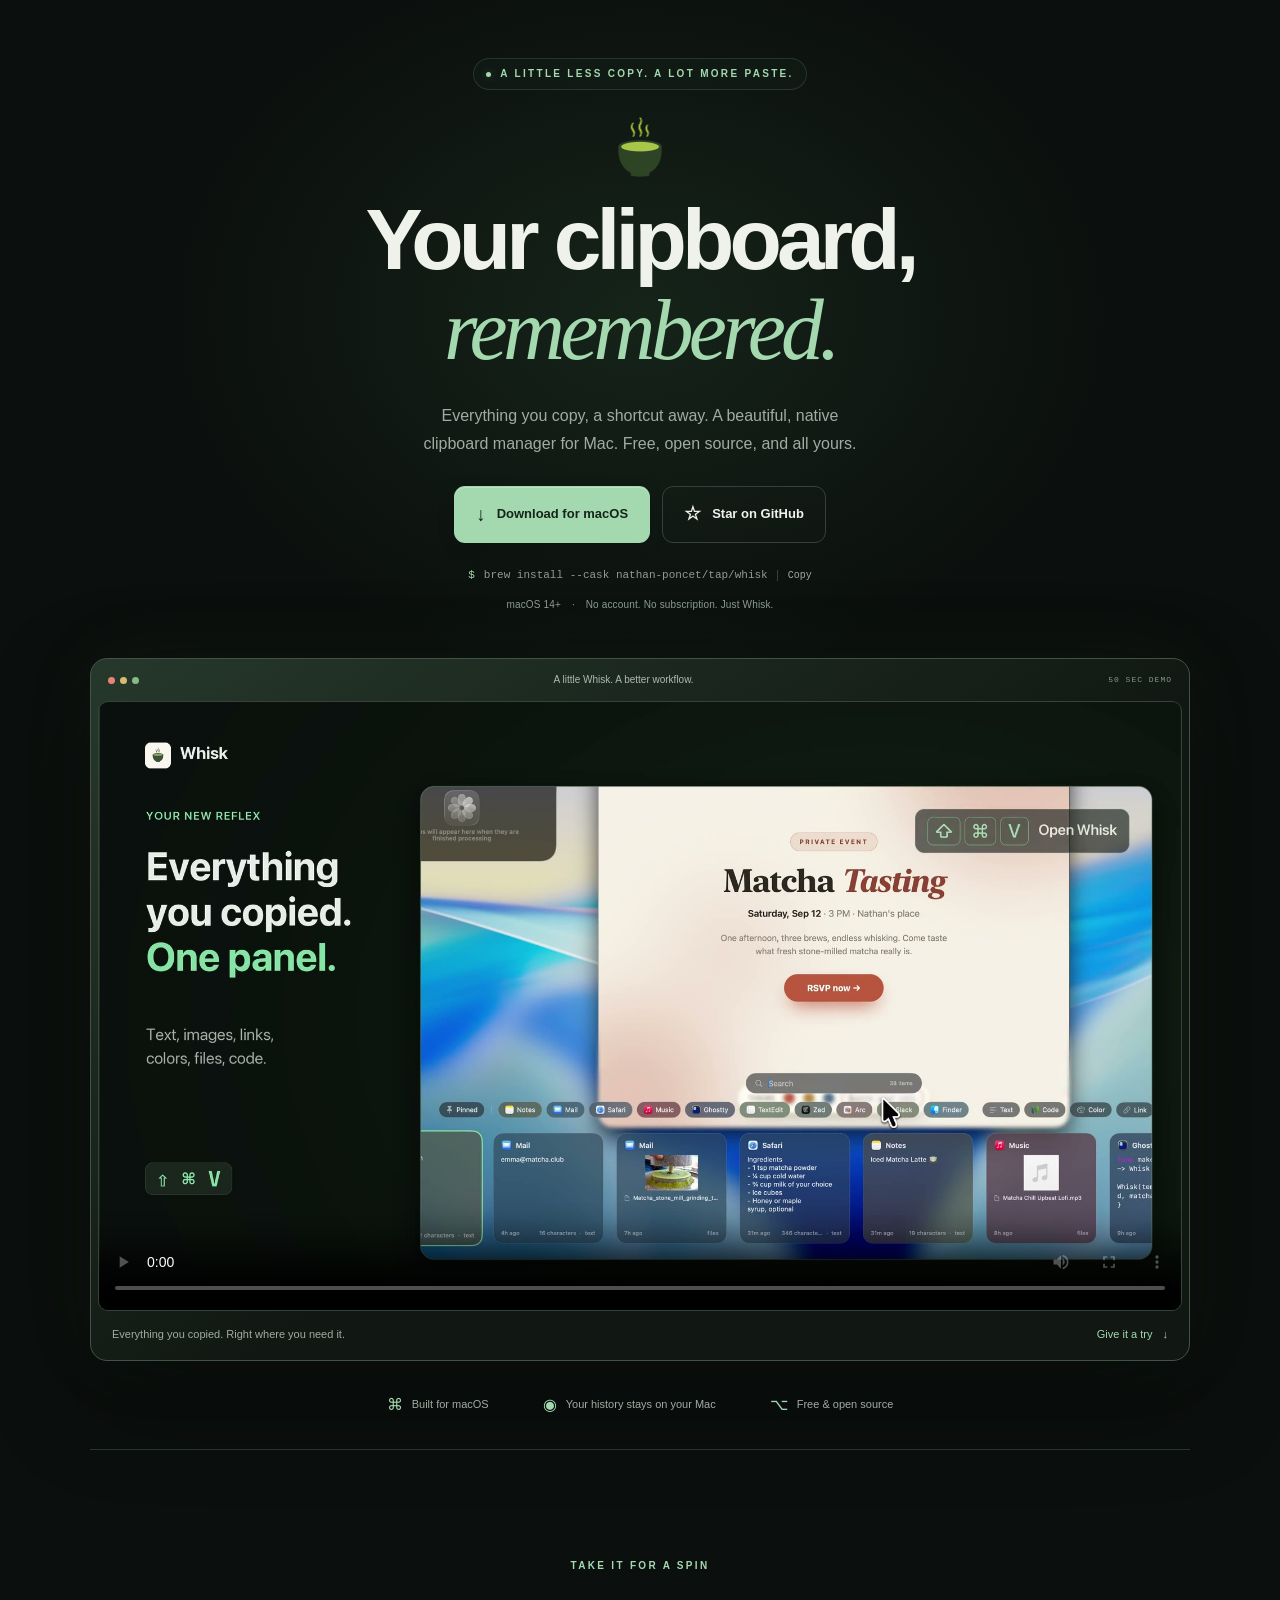
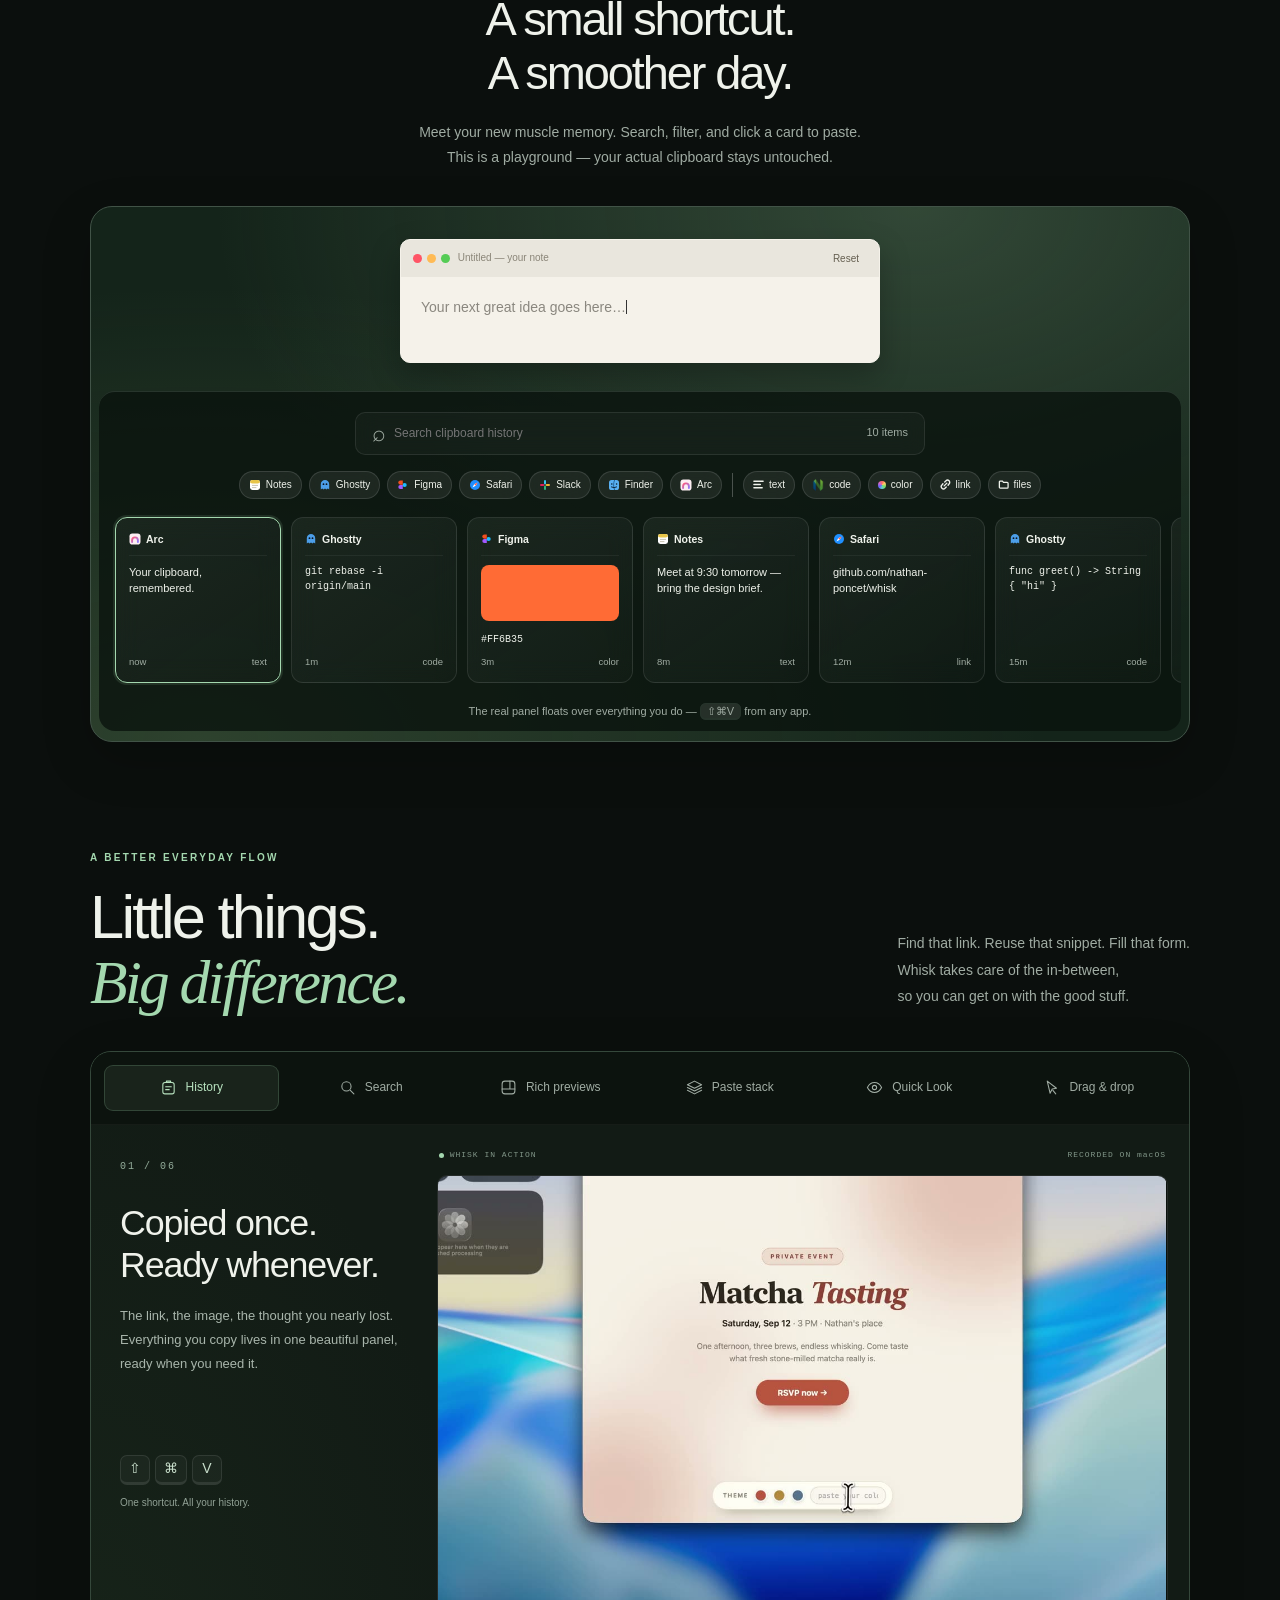
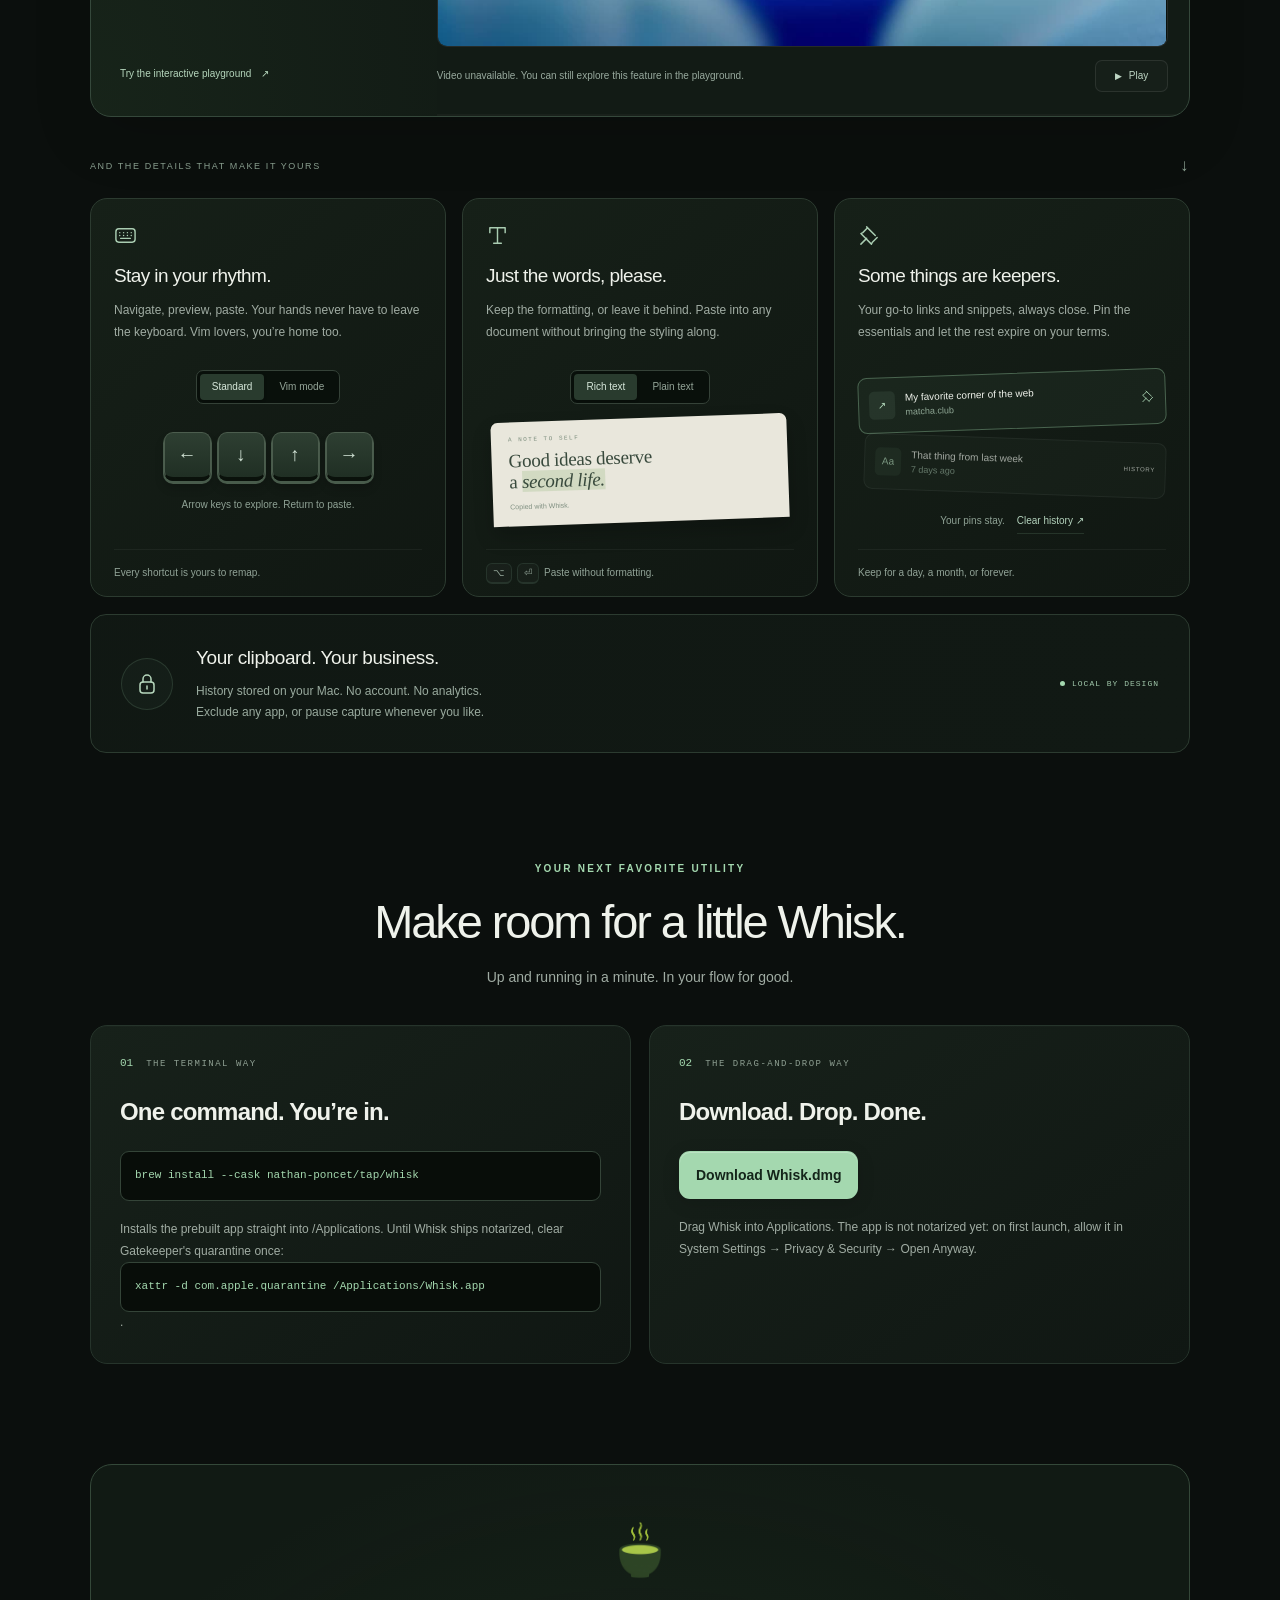
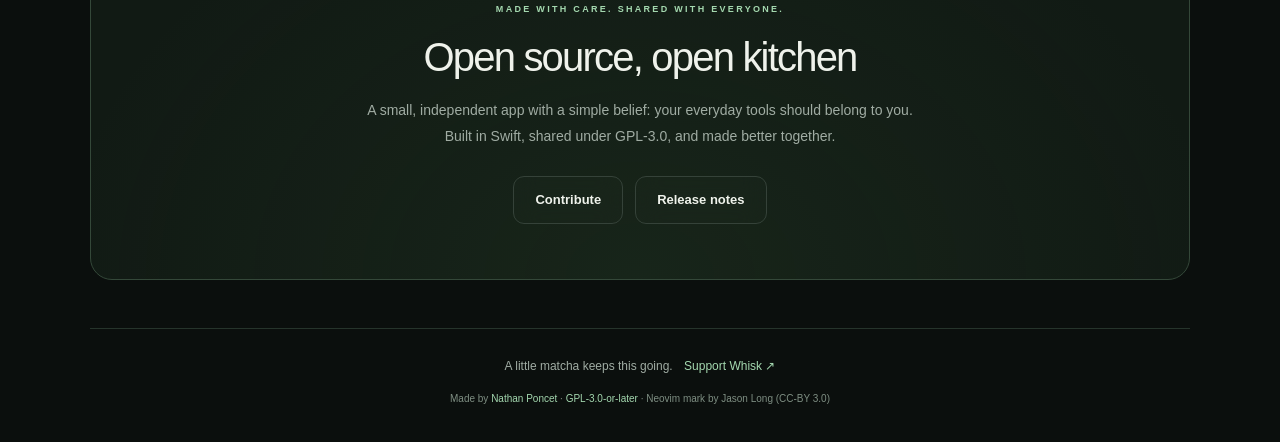
==== commit bf9764f6: "✨ Refresh website design and feature gallery" ====
--- a/docs/index.html
+++ b/docs/index.html
@@ -16,440 +16,63 @@
   <meta name="twitter:image" content="https://nathan-poncet.github.io/whisk/media/share-card.png">
   <link rel="icon" type="image/png" href="media/favicon.png">
   <link rel="apple-touch-icon" href="media/apple-touch-icon.png">
-  <style>
-    :root {
-      --bg: #0b0f0d;
-      --panel: rgba(255, 255, 255, 0.055);
-      --border: rgba(255, 255, 255, 0.10);
-      --text: #e8ede9;
-      --muted: #9aa69e;
-      --accent: #7fd8a4;
-      --accent-deep: #3f9d68;
-      --radius: 18px;
-    }
-    * { margin: 0; padding: 0; box-sizing: border-box; }
-    html { scroll-behavior: smooth; }
-    body {
-      background: var(--bg);
-      color: var(--text);
-      font-family: -apple-system, BlinkMacSystemFont, "SF Pro Text", "Segoe UI", Roboto, sans-serif;
-      line-height: 1.6;
-      overflow-x: hidden;
-    }
-    body::before {
-      content: "";
-      position: fixed;
-      inset: -20% -10% auto;
-      height: 70vh;
-      background:
-        radial-gradient(600px 400px at 20% 10%, rgba(127, 216, 164, 0.16), transparent 70%),
-        radial-gradient(700px 500px at 80% 0%, rgba(63, 157, 104, 0.14), transparent 70%);
-      pointer-events: none;
-      z-index: 0;
-    }
-    main { position: relative; z-index: 1; max-width: 1060px; margin: 0 auto; padding: 0 24px; }
-
-    .hero { text-align: center; padding: 88px 0 40px; }
-    .hero .mark { line-height: 1; }
-    .hero .mark img { height: 84px; width: auto; }
-    .hero h1 {
-      font-size: clamp(44px, 7vw, 72px);
-      font-weight: 800;
-      letter-spacing: -0.03em;
-      background: linear-gradient(120deg, #f2f7f3 30%, var(--accent) 100%);
-      -webkit-background-clip: text;
-      background-clip: text;
-      color: transparent;
-      margin-top: 12px;
-    }
-    .hero p.tagline { font-size: clamp(18px, 2.6vw, 23px); color: var(--muted); margin-top: 10px; }
-    .hero .sub { max-width: 620px; margin: 14px auto 0; color: var(--muted); font-size: 16px; }
-
-    .cta { display: flex; gap: 12px; justify-content: center; flex-wrap: wrap; margin-top: 32px; }
-    .btn {
-      display: inline-flex; align-items: center; gap: 8px;
-      padding: 13px 22px; border-radius: 999px;
-      font-size: 15px; font-weight: 600; text-decoration: none;
-      border: 1px solid var(--border);
-      transition: transform 0.15s ease, background 0.15s ease;
-    }
-    .btn:hover { transform: translateY(-1px); }
-    .btn.primary { background: linear-gradient(120deg, var(--accent), var(--accent-deep)); color: #06130b; border-color: transparent; }
-    .btn.ghost { background: var(--panel); color: var(--text); backdrop-filter: blur(12px); }
-    .btn.ghost:hover { background: rgba(255, 255, 255, 0.09); }
-    .btn .starcount {
-      background: rgba(255, 255, 255, 0.12); border-radius: 999px;
-      padding: 2px 9px; font-size: 12.5px; font-variant-numeric: tabular-nums;
-    }
-
-    .brew {
-      display: inline-flex; align-items: center; gap: 12px;
-      margin-top: 18px; padding: 11px 16px;
-      background: var(--panel); border: 1px solid var(--border); border-radius: 12px;
-      font-family: "SF Mono", ui-monospace, Menlo, monospace; font-size: 14px;
-      backdrop-filter: blur(12px);
-    }
-    .brew .dollar { color: var(--accent); user-select: none; }
-    .brew button {
-      background: none; border: 1px solid var(--border); border-radius: 8px;
-      color: var(--muted); font-size: 12px; padding: 4px 10px; cursor: pointer;
-    }
-    .brew button:hover { color: var(--text); }
-    .requires { margin-top: 14px; color: var(--muted); font-size: 13px; }
-
-    .demo { margin: 56px auto 0; }
-    .demo video {
-      width: 100%; display: block; border-radius: var(--radius);
-      border: 1px solid var(--border);
-      box-shadow: 0 30px 80px rgba(0, 0, 0, 0.55), 0 0 0 1px rgba(127, 216, 164, 0.07);
-    }
-
-    section { padding: 72px 0 0; }
-    h2 { font-size: 28px; font-weight: 700; letter-spacing: -0.02em; text-align: center; }
-    .grid {
-      display: grid; gap: 16px; margin-top: 32px;
-      grid-template-columns: repeat(auto-fit, minmax(280px, 1fr));
-    }
-    .card {
-      background: var(--panel); border: 1px solid var(--border); border-radius: var(--radius);
-      padding: 22px; backdrop-filter: blur(12px);
-    }
-    .card .icon { font-size: 24px; }
-    .card h3 { font-size: 16px; font-weight: 650; margin: 10px 0 6px; }
-    .card p { color: var(--muted); font-size: 14px; }
-    .card code {
-      font-family: "SF Mono", ui-monospace, Menlo, monospace; font-size: 12.5px;
-      background: rgba(255, 255, 255, 0.08); border-radius: 5px; padding: 1px 5px;
-    }
-    kbd {
-      font-family: -apple-system, BlinkMacSystemFont, sans-serif; font-size: 12.5px;
-      background: rgba(255, 255, 255, 0.10); border: 1px solid var(--border);
-      border-bottom-width: 2px; border-radius: 6px; padding: 1px 6px;
-    }
-
-    .install { text-align: center; }
-    .install .options { display: flex; gap: 16px; justify-content: center; flex-wrap: wrap; margin-top: 28px; }
-    .install .option { flex: 1 1 320px; max-width: 460px; text-align: left; }
-    .install .option h3 { display: flex; align-items: center; gap: 8px; }
-    .install .note { color: var(--muted); font-size: 13px; margin-top: 10px; }
-    .install .note code {
-      font-family: "SF Mono", ui-monospace, Menlo, monospace; font-size: 12px;
-      background: rgba(255, 255, 255, 0.08); border-radius: 5px; padding: 1px 5px;
-    }
-
-    .open { text-align: center; margin-top: 72px; padding: 40px 24px; }
-    .open p { max-width: 640px; margin: 12px auto 0; color: var(--muted); }
-
-    footer {
-      margin-top: 72px; padding: 32px 24px 40px;
-      border-top: 1px solid var(--border);
-      text-align: center; color: var(--muted); font-size: 13.5px;
-    }
-    footer a { color: var(--accent); text-decoration: none; }
-    footer a:hover { text-decoration: underline; }
-
-    /* Interactive demo */
-    .tryit { text-align: center; }
-    .tryit .screen {
-      margin-top: 32px; border-radius: var(--radius); overflow: hidden;
-      border: 1px solid var(--border);
-      background:
-        radial-gradient(700px 420px at 18% 8%, rgba(127, 216, 164, 0.28), transparent 65%),
-        radial-gradient(800px 520px at 85% 20%, rgba(63, 157, 104, 0.22), transparent 70%),
-        linear-gradient(160deg, #17251d 0%, #0a1310 60%, #060a08 100%);
-      padding: 26px 0 18px;
-      box-shadow: 0 30px 80px rgba(0, 0, 0, 0.5);
-    }
-    .tryit .note {
-      /* Grows gently with the scroll progress, like the screen around it. */
-      width: calc(min(430px, 86%) + 110px * var(--p, 0));
-      /* Phones: the growth must never push the note against the edges. */
-      max-width: calc(100% - 32px);
-      flex-shrink: 0;
-      margin: 24px auto 22px; text-align: left;
-      border-radius: 10px; overflow: hidden;
-      background: #f5f2ea; color: #333;
-      font-size: calc(13px + 1.5px * var(--p, 0));
-      box-shadow: 0 14px 34px rgba(0, 0, 0, 0.45);
-    }
-    .tryit .note .bar {
-      background: #e4e0d5; padding: 5px 9px; font-size: 11px; color: #8a8578;
-      display: flex; align-items: center; gap: 5px;
-    }
-    .tryit .note .bar span.dot { width: 9px; height: 9px; border-radius: 50%; }
-    .tryit .note .body {
-      padding: 10px 12px; line-height: 1.5;
-      /* Mostly vertical growth: the note deepens as the demo fills the page. */
-      min-height: calc(52px + 90px * var(--p, 0));
-    }
-    .tryit .note .body .cursor {
-      display: inline-block; width: 1px; height: 14px; background: #333;
-      vertical-align: -2px; animation: blink 1s step-end infinite;
-    }
-    @keyframes blink { 50% { opacity: 0; } }
-
-    .tryit .chipswrap { overflow-x: auto; scrollbar-width: none; margin-bottom: 10px; }
-    .tryit .chipswrap::-webkit-scrollbar { display: none; }
-    .tryit .chips {
-      display: flex; gap: 7px; width: max-content; margin: 0 auto;
-      padding: 2px 16px;
-    }
-    .tryit .chip { flex-shrink: 0; }
-    .tryit .chip {
-      display: inline-flex; align-items: center; gap: 5px;
-      font-size: 11.5px; padding: 4px 10px; border-radius: 999px;
-      background: rgba(255, 255, 255, 0.07); border: 1px solid rgba(255, 255, 255, 0.12);
-      color: var(--text); cursor: pointer; backdrop-filter: blur(10px);
-      transition: transform 0.12s ease;
-    }
-    .tryit .chip .dot { width: 8px; height: 8px; border-radius: 50%; }
-    .tryit .chip.active {
-      color: var(--accent); border-color: var(--accent); transform: scale(1.06);
-      background: rgba(127, 216, 164, 0.16); font-weight: 600;
-    }
-    .tryit .search {
-      display: flex; align-items: center; gap: 8px;
-      width: min(680px, 90%); margin: 0 auto 14px; padding: 9px 16px;
-      border-radius: 999px; background: rgba(255, 255, 255, 0.08);
-      border: 1px solid rgba(255, 255, 255, 0.14); backdrop-filter: blur(12px);
-    }
-    .tryit .search input {
-      flex: 1; background: none; border: none; outline: none;
-      color: var(--text); font-size: 14px; font-family: inherit;
-    }
-    .tryit .search .count { font-size: 11px; color: var(--muted); }
-    .tryit .railwrap { overflow-x: auto; padding: 6px 16px 10px; scrollbar-width: none; }
-    .tryit .railwrap::-webkit-scrollbar { display: none; }
-    .tryit .rail { display: flex; gap: 10px; width: max-content; margin: 0 auto; }
-    .tryit .tcard {
-      width: 148px; min-height: 150px; border-radius: 14px; text-align: left;
-      background: rgba(255, 255, 255, 0.07); border: 1px solid rgba(255, 255, 255, 0.10);
-      backdrop-filter: blur(12px); padding: 9px 10px; cursor: pointer;
-      display: flex; flex-direction: column; gap: 6px; flex-shrink: 0;
-      transition: transform 0.14s ease, border-color 0.14s ease, box-shadow 0.14s ease;
-    }
-    .tryit .tcard.selected {
-      transform: scale(1.04); border: 2px solid var(--accent);
-      box-shadow: 0 0 18px rgba(127, 216, 164, 0.35);
-    }
-    .tryit .tcard .head { display: flex; align-items: center; gap: 5px; font-size: 10.5px; font-weight: 600; }
-    .tryit .tcard .head .dot { width: 9px; height: 9px; border-radius: 3px; }
-    .tryit .tcard .body { flex: 1; font-size: 11px; color: var(--text); overflow: hidden; line-height: 1.45; }
-    .tryit .tcard .body.mono { font-family: "SF Mono", ui-monospace, Menlo, monospace; font-size: 10px; }
-    .tryit .tcard .swatch { border-radius: 8px; height: 56px; margin-bottom: 6px; }
-    .tryit .tcard .foot { display: flex; justify-content: space-between; font-size: 9.5px; color: var(--muted); }
-    .tryit .hint { margin-top: 12px; color: var(--muted); font-size: 13px; }
-    .tryit .hint kbd { font-size: 11px; }
-
-    /* Feature showcase: a step list drives one stage video */
-    .features .sub { color: var(--muted); max-width: 580px; margin: 10px auto 0; text-align: center; }
-    .showcase {
-      display: grid; grid-template-columns: minmax(270px, 360px) 1fr; gap: 22px; align-items: start;
-      margin-top: 36px;
-    }
-    .steps { list-style: none; display: flex; flex-direction: column; gap: 6px; }
-    .step {
-      position: relative; display: grid; grid-template-columns: 30px 1fr; gap: 12px; align-items: start;
-      padding: 13px 16px 15px; border-radius: 14px; cursor: pointer; text-align: left;
-      border: 1px solid transparent;
-      transition: background 0.2s ease, border-color 0.2s ease;
-    }
-    .step:hover { background: rgba(255, 255, 255, 0.04); }
-    .step.active { background: var(--panel); border-color: var(--border); }
-    .step:focus-visible { outline: 1px solid var(--accent); }
-    .step .icon { font-size: 20px; line-height: 1.4; }
-    .step h3 { font-size: 15px; font-weight: 650; margin: 0; }
-    .step p { color: var(--muted); font-size: 13.5px; margin-top: 4px; line-height: 1.5; display: none; }
-    .step.active p { display: block; }
-    .step .keys { display: none; gap: 4px; margin-top: 9px; }
-    .step.active .keys { display: flex; }
-    .step .keys kbd { font-size: 11.5px; }
-    .step .bar {
-      position: absolute; left: 16px; right: 16px; bottom: 0; height: 2px; border-radius: 2px; overflow: hidden;
-      background: rgba(255, 255, 255, 0.08); opacity: 0;
-    }
-    .step.active .bar { opacity: 1; }
-    .step .bar i { display: block; height: 100%; width: calc(100% * var(--prog, 0)); background: var(--accent); }
-    .stage {
-      position: relative; border-radius: var(--radius); overflow: hidden; border: 1px solid var(--border);
-      background: #060a08; box-shadow: 0 30px 80px rgba(0, 0, 0, 0.5); aspect-ratio: 1300 / 840; cursor: pointer;
-    }
-    .stage video, .stage img.poster {
-      position: absolute; inset: 0; width: 100%; height: 100%; object-fit: cover; display: block;
-    }
-    .stage img.poster { transition: opacity 0.35s ease; pointer-events: none; }
-    .stage.playing img.poster { opacity: 0; }
-    .stage .callout {
-      position: absolute; left: 14px; bottom: 14px; display: inline-flex; align-items: center; gap: 7px;
-      padding: 8px 12px; border-radius: 12px; background: rgba(6, 10, 8, 0.74); border: 1px solid var(--border);
-      backdrop-filter: blur(10px); font-size: 13px; color: var(--text); pointer-events: none;
-    }
-    .stage .callout kbd { font-size: 12px; }
-    .stage .callout span { margin-left: 3px; }
-    .stage .pausemark {
-      position: absolute; top: 12px; right: 14px; padding: 4px 9px; border-radius: 999px; font-size: 11px;
-      background: rgba(6, 10, 8, 0.74); border: 1px solid var(--border); color: var(--muted); display: none;
-    }
-    .stage.paused .pausemark { display: block; }
-    @media (max-width: 860px) {
-      .showcase { grid-template-columns: 1fr; gap: 14px; }
-      .steps { flex-direction: row; overflow-x: auto; scrollbar-width: none; gap: 6px; padding: 2px 2px 6px; order: 2; }
-      .steps::-webkit-scrollbar { display: none; }
-      .step { grid-template-columns: auto; flex: 0 0 auto; padding: 9px 13px 11px; white-space: nowrap; }
-      .step .icon, .step .keys, .step p { display: none !important; }
-      .step .bar { left: 10px; right: 10px; }
-    }
-
-    /* Explainer widgets inside the feature cards */
-    .explain { margin-top: 28px; }
-    .explain .card { display: flex; flex-direction: column; }
-    .widget {
-      margin-top: 14px; border-radius: 12px; padding: 12px;
-      background: rgba(0, 0, 0, 0.28); border: 1px solid var(--border); font-size: 12.5px;
-    }
-    .widget:focus { outline: 1px solid var(--accent); }
-    .widget .hint { color: var(--muted); font-size: 11px; margin-top: 9px; }
-    .modes { display: flex; gap: 6px; margin-bottom: 10px; }
-    .modes button {
-      display: inline-flex; align-items: center; gap: 6px; padding: 5px 10px; border-radius: 8px; cursor: pointer;
-      background: rgba(255, 255, 255, 0.06); border: 1px solid var(--border); color: var(--muted); font-size: 12px;
-    }
-    .modes button.on { color: var(--text); border-color: var(--accent); background: rgba(127, 216, 164, 0.14); }
-    .modes button kbd { font-size: 11px; }
-    .sheet { background: #f5f2ea; color: #333; border-radius: 9px; padding: 10px 12px; font-size: 12px; line-height: 1.55; min-height: 96px; }
-    .sheet .plain, [data-mode="plain"] .sheet .rich { display: none; }
-    [data-mode="plain"] .sheet .plain { display: block; }
-    .mrail { overflow: hidden; padding: 6px 2px 4px; }
-    .mtrack { display: flex; gap: 6px; transition: transform 0.25s ease; }
-    .mcard {
-      position: relative; flex: 0 0 auto; width: 88px; height: 54px; border-radius: 9px; padding: 6px 8px;
-      font-size: 10.5px; line-height: 1.35; color: var(--text); overflow: hidden;
-      display: -webkit-box; -webkit-line-clamp: 2; -webkit-box-orient: vertical;
-      background: rgba(255, 255, 255, 0.07); border: 1px solid rgba(255, 255, 255, 0.10);
-      transition: transform 0.15s ease, border-color 0.15s ease, box-shadow 0.15s ease, opacity 0.3s ease;
-    }
-    .mcard.sel { border-color: var(--accent); transform: translateY(-2px); box-shadow: 0 0 14px rgba(127, 216, 164, 0.3); }
-    .mcard.prev { transform: scale(1.14) translateY(-3px); z-index: 1; background: rgba(127, 216, 164, 0.2); }
-    .mcard small { display: block; color: var(--muted); font-size: 9px; margin-top: 3px; }
-    .mcard.pinned { border-color: rgba(127, 216, 164, 0.45); }
-    .mcard.ghost { opacity: 0.16; transform: scale(0.94); }
-    .keep .mtrack { display: grid; grid-template-columns: repeat(4, minmax(0, 1fr)); }
-    .keep .mcard { width: auto; height: 58px; padding: 6px 7px; font-size: 10px; -webkit-line-clamp: 3; }
-    .vim .mcard { font-family: "SF Mono", ui-monospace, Menlo, monospace; font-size: 10px; background: rgba(0, 0, 0, 0.35); }
-    .mkeys { display: flex; flex-wrap: wrap; gap: 5px; margin-top: 10px; }
-    .mkeys kbd { transition: background 0.12s ease, color 0.12s ease, transform 0.12s ease; }
-    .mkeys kbd.hit { background: var(--accent); color: #06130b; transform: translateY(1px); border-bottom-width: 1px; }
-    .mtoast { margin-top: 8px; font-size: 11.5px; color: var(--accent); min-height: 16px; opacity: 0; transition: opacity 0.2s ease; }
-    .mtoast.show { opacity: 1; }
-    .flow svg { display: block; width: 100%; height: auto; }
-    .flow text { fill: var(--muted); font-size: 8.5px; font-family: inherit; }
-    .flow .lane { fill: none; stroke: rgba(255, 255, 255, 0.16); stroke-width: 1; }
-    .flow .lane.blocked { stroke-dasharray: 3 3; stroke: rgba(255, 120, 120, 0.45); }
-    .flow .dot { fill: var(--accent); transition: opacity 0.3s ease; }
-    .flow.paused .dot { opacity: 0.15; }
-    .flow .cloud { fill: none; stroke: rgba(255, 255, 255, 0.22); stroke-width: 1; }
-    .flow .strike { stroke: rgba(255, 120, 120, 0.8); stroke-width: 1.4; }
-    .switch { display: inline-flex; align-items: center; gap: 8px; margin-top: 8px; cursor: pointer; font-size: 12px; color: var(--text); }
-    .switch input { appearance: none; width: 30px; height: 18px; border-radius: 999px; background: rgba(255, 255, 255, 0.14); position: relative; cursor: pointer; transition: background 0.2s ease; margin: 0; }
-    .switch input::after { content: ""; position: absolute; top: 2px; left: 2px; width: 14px; height: 14px; border-radius: 50%; background: #fff; transition: transform 0.2s ease; }
-    .switch input:checked { background: var(--accent); }
-    .switch input:checked::after { transform: translateX(12px); }
-    .rings { display: grid; grid-template-columns: 150px 1fr; gap: 12px; align-items: center; }
-    .rings svg { width: 150px; height: 150px; display: block; }
-    .rings circle { fill: rgba(127, 216, 164, 0.05); stroke: var(--border); stroke-width: 1; cursor: pointer; transition: fill 0.2s ease, stroke 0.2s ease; }
-    .rings g:hover circle, .rings g.on circle { fill: rgba(127, 216, 164, 0.16); stroke: var(--accent); }
-    .rings text { fill: var(--text); font-size: 9.5px; font-weight: 600; text-anchor: middle; pointer-events: none; font-family: inherit; }
-    .rings .cap { font-size: 12px; color: var(--text); line-height: 1.5; }
-    .rings .cap b { color: var(--accent); display: block; font-size: 12px; }
-    .rings .cap a { color: var(--muted); font-size: 11.5px; }
-    @media (max-width: 400px) { .rings { grid-template-columns: 1fr; justify-items: center; text-align: center; } }
-
-    /* 90vh of growth, then 60vh of dwell: the screen holds its full
-       size for a stretch of scroll before the page moves on. */
-    .tryit-zoom { height: 250vh; }
-    /* The heading stays pinned above the growing screen: even at full
-       size, the demo is visibly labeled a demo. */
-    .tryit-stick {
-      position: sticky; top: 0; height: 100vh;
-      display: flex; flex-direction: column;
-      padding: 16px 0 14px; box-sizing: border-box;
-    }
-    .tryit-stick .screen {
-      flex: 1 1 auto; min-height: 0;
-      margin-top: 22px;
-      /* --maxh is measured by the script: the exact height available
-         under the pinned heading, so width and height complete together. */
-      max-height: calc(500px + (var(--maxh, 100vh) - 500px) * var(--p, 0));
-      width: calc(100% + (100vw - 100%) * var(--p, 0));
-      margin-left: calc((100% - 100vw) / 2 * var(--p, 0));
-      border-radius: calc(18px * (1 - var(--p, 0)));
-      display: flex; flex-direction: column;
-      padding: 0;
-    }
-    .tryit .note { margin: 34px auto 22px; position: relative; flex-shrink: 0; }
-    .tryit .note .bar button {
-      margin-left: auto; border: none; background: none; cursor: pointer;
-      color: #8a8578; font-size: 10px;
-    }
-    .tryit .note .bar button:hover { color: #555; }
-    .tryit .panelblock { margin-top: auto; padding-top: 14px; padding-bottom: 16px; }
-    .tryit .chip img, .tryit .chip svg { display: block; }
-  </style>
+  <meta name="theme-color" content="#0b0f0d">
+  <link rel="stylesheet" href="styles.css">
+  <link rel="stylesheet" href="features.css">
 </head>
 <body>
-<main>
+<a class="skip-link" href="#main">Skip to content</a>
+<main id="main">
   <div class="hero">
+    <div class="eyebrow"><span class="status-dot"></span> A LITTLE LESS COPY. A LOT MORE PASTE.</div>
     <div class="mark"><img src="media/logo-cup.png" alt="Whisk — a steaming matcha bowl" height="84"></div>
-    <h1>Whisk</h1>
-    <p class="tagline">Your clipboard, remembered.</p>
-    <p class="sub">
-      A free, open-source clipboard manager for macOS. Everything you copy lands in a
-      Liquid Glass panel — search it, filter it, pin it, stack it, drag it, paste it. All local, keyboard-first.
-    </p>
+    <h1>Your clipboard,<br><em>remembered.</em></h1>
+    <p class="sub">Everything you copy, a shortcut away. A beautiful, native<br class="desktop-break"> clipboard manager for Mac. Free, open source, and all yours.</p>
     <div class="cta">
-      <a class="btn primary" href="https://github.com/nathan-poncet/whisk/releases/latest/download/Whisk.dmg">⬇︎ Download for macOS</a>
-      <a class="btn ghost" href="https://github.com/nathan-poncet/whisk" target="_blank" rel="noopener">&#9733; Star on GitHub<span class="starcount" id="gh-stars" hidden></span></a>
+      <a class="btn primary" href="https://github.com/nathan-poncet/whisk/releases/latest/download/Whisk.dmg"><span aria-hidden="true">↓</span> Download for macOS</a>
+      <a class="btn ghost" href="https://github.com/nathan-poncet/whisk" target="_blank" rel="noopener"><span aria-hidden="true">☆</span> Star on GitHub<span class="starcount" id="gh-stars" hidden></span></a>
     </div>
     <div class="brew">
       <span class="dollar">$</span>
       <span id="brew-cmd">brew install --cask nathan-poncet/tap/whisk</span>
-      <button onclick="navigator.clipboard.writeText(document.getElementById('brew-cmd').textContent).then(() => { this.textContent = 'Copied!'; setTimeout(() => this.textContent = 'Copy', 1400); })">Copy</button>
-    </div>
-    <p class="requires">macOS 14+ · Liquid Glass on macOS 26 · GPL-3.0</p>
-
-    <div class="demo">
+      <button type="button" id="copy-brew" aria-label="Copy Homebrew install command">Copy</button>
+    </div>
+    <p class="requires">macOS 14+ <span>·</span> No account. No subscription. Just Whisk.</p>
+
+    <div class="demo" id="demo">
+      <div class="demo-topbar"><span class="window-dots" aria-hidden="true"><i></i><i></i><i></i></span><span>A little Whisk. A better workflow.</span><span class="demo-duration">50 SEC DEMO</span></div>
       <video controls playsinline preload="metadata" poster="media/demo-poster.jpg"
              aria-label="Whisk in 50 seconds: copy-paste on repeat, then one panel for everything you copied">
         <source src="media/demo.mp4" type="video/mp4">
       </video>
-    </div>
+      <div class="demo-caption"><span>Everything you copied. Right where you need it.</span><a href="#try">Give it a try <span aria-hidden="true">↓</span></a></div>
+    </div>
+    <div class="trust-strip"><span><span aria-hidden="true">⌘</span> Built for macOS</span><span><span aria-hidden="true">◉</span> Your history stays on your Mac</span><span><span aria-hidden="true">⌥</span> Free &amp; open source</span></div>
   </div>
-
 
   <section id="try" class="tryit">
     <div class="tryit-zoom">
       <div class="tryit-stick">
-        <h2>Try it right here</h2>
+        <p class="section-label">TAKE IT FOR A SPIN</p>
+        <h2>A small shortcut.<br>A smoother day.</h2>
         <p class="sub" style="color: var(--muted); max-width: 560px; margin: 10px auto 0">
-          A faithful little simulation of the panel. Type to filter, tap the chips,
-          tap a card to paste it into the note — and keep scrolling: it grows to
-          the real thing.
+          Meet your new muscle memory. Search, filter, and click a card to paste.<br class="desktop-break"> This is a playground — your actual clipboard stays untouched.
         </p>
         <div class="screen" id="try-screen">
-        <div class="note" id="try-note" title="Click to clear">
+        <div class="note" id="try-note">
           <div class="bar">
             <span class="dot" style="background:#f56"></span>
             <span class="dot" style="background:#fb5"></span>
             <span class="dot" style="background:#5c5"></span>
             &nbsp;Untitled — your note
-            <button id="note-clear">&#9003; clear</button>
-          </div>
-          <div class="body"><span id="note-text"></span><span class="cursor"></span></div>
+            <button id="note-clear">Reset</button>
+          </div>
+          <div class="body"><span id="note-text" aria-live="polite"></span><span class="cursor"></span></div>
         </div>
         <div class="panelblock">
           <div class="search">
-            <span style="color: var(--muted)">&#128269;</span>
-            <input id="try-input" type="text" placeholder="Search clipboard history" autocomplete="off">
+            <span class="search-icon" aria-hidden="true">⌕</span>
+            <input id="try-input" aria-label="Search the demo clipboard history" type="text" placeholder="Search clipboard history" autocomplete="off">
             <span class="count" id="try-count"></span>
           </div>
           <div class="chipswrap"><div class="chips" id="try-chips"></div></div>
@@ -461,220 +84,117 @@
     </div>
   </section>
 
-  <section id="features" class="features">
-    <h2>Everything a clipboard should have kept</h2>
-    <p class="sub">Real footage, no mock-ups. Pick a step, or let it play through.</p>
-
-    <div class="showcase">
-      <ol class="steps" role="tablist" aria-label="Whisk features">
-        <li class="step" role="tab" tabindex="0" data-clip="panel">
-          <span class="icon">🗂️</span>
-          <div>
-            <h3>Everything you copied, one panel</h3>
-            <p>Text, links, colors, images, files, code — each card wears the icon and tint of the app it came from, newest first.</p>
-            <span class="keys"><kbd>⇧</kbd><kbd>⌘</kbd><kbd>V</kbd></span>
-          </div>
-          <span class="bar"><i></i></span>
-        </li>
-        <li class="step" role="tab" tabindex="0" data-clip="search">
-          <span class="icon">🔍</span>
-          <div>
-            <h3>Search &amp; filters that understand</h3>
-            <p>Type <code>slack invoice</code> and find the invoice you copied from Slack. <code>app:</code> and <code>type:</code> scope it tight; chips narrow by app or kind, and never build a dead end.</p>
-          </div>
-          <span class="bar"><i></i></span>
-        </li>
-        <li class="step" role="tab" tabindex="0" data-clip="color">
-          <span class="icon">🎨</span>
-          <div>
-            <h3>You see what you paste</h3>
-            <p>Colors render as swatches, links show their title and cover, code arrives highlighted, files get thumbnails. Click a card and it lands right where you type.</p>
-            <span class="keys"><kbd>⏎</kbd></span>
-          </div>
-          <span class="bar"><i></i></span>
-        </li>
-        <li class="step" role="tab" tabindex="0" data-clip="stack">
-          <span class="icon">🥞</span>
-          <div>
-            <h3>Paste stack</h3>
-            <p>Queue cards with <kbd>⇧⏎</kbd>, then pop them one by one into any form with <kbd>⌥⌘V</kbd> — collect once, paste in order, never alt-tab back.</p>
-            <span class="keys"><kbd>⇧</kbd><kbd>⏎</kbd><span style="color: var(--muted); font-size: 11px; align-self: center">then</span><kbd>⌥</kbd><kbd>⌘</kbd><kbd>V</kbd></span>
-          </div>
-          <span class="bar"><i></i></span>
-        </li>
-        <li class="step" role="tab" tabindex="0" data-clip="preview">
-          <span class="icon">👁️</span>
-          <div>
-            <h3>Look first, then paste</h3>
-            <p><kbd>⌘Y</kbd> opens any card full size — the whole text, the full image, the file list. <kbd>⌘Y</kbd> or <kbd>Esc</kbd> closes it.</p>
-            <span class="keys"><kbd>⌘</kbd><kbd>Y</kbd></span>
-          </div>
-          <span class="bar"><i></i></span>
-        </li>
-        <li class="step" role="tab" tabindex="0" data-clip="drag">
-          <span class="icon">🖱️</span>
-          <div>
-            <h3>Drag &amp; drop</h3>
-            <p>Every card is draggable — an image into Mail, a file into Finder, text into a doc. The panel floats over your work, so the drop target is already on screen.</p>
-          </div>
-          <span class="bar"><i></i></span>
-        </li>
-      </ol>
-      <div class="stage" id="stage" title="Click to pause or resume">
-        <img class="poster" id="stage-poster" alt="" src="media/clips/panel.jpg">
-        <video id="stage-video" muted playsinline preload="auto" aria-label="Whisk feature demo"></video>
-        <div class="callout" id="stage-callout"></div>
-        <div class="pausemark">Paused</div>
-      </div>
-    </div>
-
-    <div class="grid explain">
-      <div class="card">
-        <div class="icon">📝</div>
-        <h3>Paste, minus the mess</h3>
-        <p>Formatting is kept when you want it and stripped when you don't: <kbd>⏎</kbd> pastes rich, <kbd>⌥⏎</kbd> pastes plain. Never paste white-on-white text again.</p>
-        <div class="widget" id="w-rich" data-mode="rich">
-          <div class="modes">
-            <button type="button" data-mode="rich"><kbd>⏎</kbd> rich</button>
-            <button type="button" data-mode="plain"><kbd>⌥⏎</kbd> plain</button>
-          </div>
-          <div class="sheet">
-            <div class="rich">
-              <b style="font-size: 14px; font-family: Georgia, serif">Matcha Tasting — Saturday, 3 PM</b><br>
-              <span style="color: #b7472a; font-weight: 600">RSVP by Friday</span> · <a style="color: #3f9d68">matcha.club</a><br>
-              <span style="background: #1d1f22; color: #e8ede9; padding: 1px 5px; border-radius: 4px; font-family: Menlo, monospace; font-size: 11px">copied from a dark app</span>
-              <span style="color: #f5f2ea">and this line was white text — invisible here.</span>
-            </div>
-            <div class="plain">
-              Matcha Tasting — Saturday, 3 PM<br>
-              RSVP by Friday · matcha.club<br>
-              copied from a dark app and this line was white text — invisible here.
-            </div>
-          </div>
-        </div>
-      </div>
-      <div class="card">
-        <div class="icon">⌨️</div>
-        <h3>Hands stay on the keyboard</h3>
-        <p>Arrows, <kbd>⏎</kbd> in place, <kbd>⌘1…9</kbd> direct hits, <kbd>⌘Y</kbd> for a big preview. Every shortcut is remappable and follows your actual layout — Dvorak and AZERTY included.</p>
-        <div class="widget" id="w-keys" tabindex="0" aria-label="Keyboard demo: use the arrow keys, Enter and Y">
-          <div class="mrail"><div class="mtrack"></div></div>
-          <div class="mkeys"><kbd data-k="left">←</kbd><kbd data-k="right">→</kbd><kbd data-k="enter">⏎</kbd><kbd data-k="y">⌘Y</kbd><kbd data-k="esc">Esc</kbd></div>
-          <div class="mtoast"></div>
-          <div class="hint">Click here, then use your own <kbd>←</kbd> <kbd>→</kbd> <kbd>⏎</kbd> (<kbd>Y</kbd> previews).</div>
-        </div>
-      </div>
-      <div class="card">
-        <div class="icon">🟩</div>
-        <h3>Speaks fluent Vim</h3>
-        <p>Flip one switch and the panel opens in normal mode — <kbd>hjkl</kbd> to move, <kbd>gg</kbd> and <kbd>G</kbd> to jump, <kbd>p</kbd> to paste, <kbd>dd</kbd> to delete, <kbd>/</kbd> to search. Every key rebindable.</p>
-        <div class="widget vim" id="w-vim" tabindex="0" aria-label="Vim demo: use h, l, gg, G, p and dd">
-          <div class="mrail"><div class="mtrack"></div></div>
-          <div class="mkeys"><kbd data-k="h">h</kbd><kbd data-k="l">l</kbd><kbd data-k="gg">gg</kbd><kbd data-k="G">G</kbd><kbd data-k="p">p</kbd><kbd data-k="dd">dd</kbd></div>
-          <div class="mtoast"></div>
-          <div class="hint">Click here and type <kbd>h</kbd> <kbd>l</kbd> <kbd>gg</kbd> <kbd>G</kbd> <kbd>p</kbd> <kbd>dd</kbd>.</div>
-        </div>
-      </div>
-      <div class="card">
-        <div class="icon">🔒</div>
-        <h3>Private by design</h3>
-        <p>Your history never leaves your Mac — no cloud, no account, no analytics. Password managers stay unrecorded, capture pauses in one click, and any app can be excluded for good.</p>
-        <div class="widget flow" id="w-privacy">
-          <svg viewBox="0 0 320 150" aria-hidden="true">
-            <path class="cloud" d="M138 22 a9 9 0 0 1 17 -4 a8 8 0 0 1 15 4 a7 7 0 0 1 -1 14 h-30 a7 7 0 0 1 -1 -14 z"/>
-            <line class="strike" x1="136" y1="8" x2="172" y2="40"/>
-            <text x="160" y="50" text-anchor="middle">no cloud · no account · no analytics</text>
-            <path id="lane-a" class="lane" d="M52 68 C 90 68, 110 88, 146 88"/>
-            <path id="lane-b" class="lane" d="M52 92 C 90 92, 110 88, 146 88"/>
-            <path id="lane-c" class="lane" d="M52 116 C 90 116, 110 92, 146 90"/>
-            <path id="lane-d" class="lane blocked" d="M52 138 C 90 138, 110 100, 140 96"/>
-            <path id="lane-out" class="lane" d="M178 88 C 210 88, 230 88, 262 88"/>
-            <text x="12" y="71">Safari</text>
-            <text x="12" y="95">Mail</text>
-            <text x="12" y="119">Notes</text>
-            <text x="12" y="141">Password manager</text>
-            <text x="90" y="148" style="fill: rgba(255,120,120,0.85)">✕ never recorded</text>
-            <image href="media/logo-cup.png" x="149" y="72" width="24" height="32"/>
-            <rect x="264" y="72" width="44" height="32" rx="6" fill="rgba(255,255,255,0.05)" stroke="rgba(255,255,255,0.16)"/>
-            <text x="286" y="86" text-anchor="middle">SQLite</text>
-            <text x="286" y="97" text-anchor="middle" style="font-size: 7px">on this Mac</text>
-            <circle class="dot" r="2.6"><animateMotion dur="2.2s" repeatCount="indefinite"><mpath href="#lane-a"/></animateMotion></circle>
-            <circle class="dot" r="2.6"><animateMotion dur="2.6s" begin="0.7s" repeatCount="indefinite"><mpath href="#lane-b"/></animateMotion></circle>
-            <circle class="dot" r="2.6"><animateMotion dur="2.4s" begin="1.3s" repeatCount="indefinite"><mpath href="#lane-c"/></animateMotion></circle>
-            <circle class="dot" r="2.6"><animateMotion dur="1.8s" begin="0.4s" repeatCount="indefinite"><mpath href="#lane-out"/></animateMotion></circle>
-            <circle class="dot" r="2.6"><animateMotion dur="1.8s" begin="1.3s" repeatCount="indefinite"><mpath href="#lane-out"/></animateMotion></circle>
-          </svg>
-          <label class="switch"><input type="checkbox" id="w-pause"> Pause capture</label>
-        </div>
-      </div>
-      <div class="card">
-        <div class="icon">📌</div>
-        <h3>Keeps what matters, forgets the rest</h3>
-        <p>Pin a card and it survives <em>Clear</em>, eviction and retention. Let the rest expire after 24 hours, 7 days or 30 days — or keep everything, forever, with an unlimited capacity.</p>
-        <div class="widget keep" id="w-keep">
-          <div class="modes">
-            <button type="button" data-days="0" class="on">Forever</button>
-            <button type="button" data-days="1">24 h</button>
-            <button type="button" data-days="7">7 days</button>
-            <button type="button" data-days="30">30 days</button>
-          </div>
-          <div class="mrail"><div class="mtrack">
-            <div class="mcard" data-age="0.2">#73E2A7<small>5 h ago</small></div>
-            <div class="mcard" data-age="3">Emma L.<small>3 days ago</small></div>
-            <div class="mcard" data-age="12">recipe 🍵<small>12 days ago</small></div>
-            <div class="mcard pinned" data-age="60">📌 brew…<small>60 d · pinned</small></div>
-          </div></div>
-          <div class="hint" id="keep-hint">Everything stays, as long as you like.</div>
-        </div>
-      </div>
-      <div class="card">
-        <div class="icon"><img src="media/logo-cup.png" alt="" height="28" style="vertical-align: -4px"></div>
-        <h3>Yours, not rented</h3>
-        <p>Free and open source, GPL — no subscription, no lock-in. Built in Swift with a clean, tested architecture: read it, build it, improve it.</p>
-        <div class="widget rings" id="w-arch">
-          <svg viewBox="0 0 200 200" aria-hidden="true">
-            <g data-name="App" data-cap="Frameworks, drivers and the composition root: the only place that knows every concrete type."><circle cx="100" cy="100" r="96"/><text x="100" y="17">App</text></g>
-            <g data-name="Adapters" data-cap="Controllers, presenters and gateways translate between the kernel and the outside world. Only gateways may import AppKit."><circle cx="100" cy="100" r="72"/><text x="100" y="41">Adapters</text></g>
-            <g data-name="Use cases" data-cap="The clipboard rules — capture, dedup, pins, search — behind ports. Foundation only, fully unit-tested."><circle cx="100" cy="100" r="48"/><text x="100" y="65">Use cases</text></g>
-            <g data-name="Entities" data-cap="Plain values with no dependencies at all: the history, an item, a shortcut."><circle cx="100" cy="100" r="24"/><text x="100" y="103">Entities</text></g>
-          </svg>
-          <div class="cap" id="arch-cap"><b>Dependencies point inward</b>Hover a ring. A lint script enforces the rule on every push.<br><a href="https://github.com/nathan-poncet/whisk/blob/main/docs/ARCHITECTURE.md" target="_blank" rel="noopener">Read the architecture →</a></div>
-        </div>
-      </div>
-    </div>
+  <section id="features" class="features" aria-labelledby="features-heading">
+    <div class="features-intro">
+      <div><p class="section-label">A BETTER EVERYDAY FLOW</p><h2 id="features-heading">Little things.<br><em>Big difference.</em></h2></div>
+      <p>Find that link. Reuse that snippet. Fill that form.<br>Whisk takes care of the in-between,<br>so you can get on with the good stuff.</p>
+    </div>
+    <div class="feature-gallery">
+      <div class="feature-tabs" role="tablist" aria-label="Explore Whisk features"><button class="feature-tab" id="feature-tab-panel" type="button" role="tab" aria-selected="true" aria-controls="feature-panel" tabindex="0" data-feature="panel"><svg viewBox="0 0 24 24" fill="none" stroke="currentColor" stroke-width="1.5" stroke-linecap="round" stroke-linejoin="round" aria-hidden="true"><rect x="4" y="5" width="16" height="16" rx="3"/><path d="M9 5V3h6v2M8 11h8M8 15h5"/></svg><span>History</span></button>
+<button class="feature-tab" id="feature-tab-search" type="button" role="tab" aria-selected="false" aria-controls="feature-panel" tabindex="-1" data-feature="search"><svg viewBox="0 0 24 24" fill="none" stroke="currentColor" stroke-width="1.5" stroke-linecap="round" stroke-linejoin="round" aria-hidden="true"><circle cx="10.5" cy="10.5" r="6.5"/><path d="m16 16 5 5"/></svg><span>Search</span></button>
+<button class="feature-tab" id="feature-tab-color" type="button" role="tab" aria-selected="false" aria-controls="feature-panel" tabindex="-1" data-feature="color"><svg viewBox="0 0 24 24" fill="none" stroke="currentColor" stroke-width="1.5" stroke-linecap="round" stroke-linejoin="round" aria-hidden="true"><rect x="3" y="3" width="18" height="18" rx="4"/><path d="M3 14h18M14 3v11"/></svg><span>Rich previews</span></button>
+<button class="feature-tab" id="feature-tab-stack" type="button" role="tab" aria-selected="false" aria-controls="feature-panel" tabindex="-1" data-feature="stack"><svg viewBox="0 0 24 24" fill="none" stroke="currentColor" stroke-width="1.5" stroke-linecap="round" stroke-linejoin="round" aria-hidden="true"><path d="m12 3 10 5-10 5L2 8l10-5ZM2 12l10 5 10-5M2 16l10 5 10-5"/></svg><span>Paste stack</span></button>
+<button class="feature-tab" id="feature-tab-preview" type="button" role="tab" aria-selected="false" aria-controls="feature-panel" tabindex="-1" data-feature="preview"><svg viewBox="0 0 24 24" fill="none" stroke="currentColor" stroke-width="1.5" stroke-linecap="round" stroke-linejoin="round" aria-hidden="true"><path d="M2 12s3.5-7 10-7 10 7 10 7-3.5 7-10 7S2 12 2 12Z"/><circle cx="12" cy="12" r="3"/></svg><span>Quick Look</span></button>
+<button class="feature-tab" id="feature-tab-drag" type="button" role="tab" aria-selected="false" aria-controls="feature-panel" tabindex="-1" data-feature="drag"><svg viewBox="0 0 24 24" fill="none" stroke="currentColor" stroke-width="1.5" stroke-linecap="round" stroke-linejoin="round" aria-hidden="true"><path d="m6 3 13 10-6 1-3 6L6 3ZM14 16l4 5"/></svg><span>Drag & drop</span></button></div>
+      <div class="feature-panel" id="feature-panel" role="tabpanel" aria-labelledby="feature-tab-panel" tabindex="0">
+        <div class="feature-story">
+          <span class="feature-index" id="feature-index">01 / 06</span>
+          <div class="feature-copy" aria-live="polite" aria-atomic="true">
+            <h3 id="feature-title">Copied once.<br>Ready whenever.</h3>
+            <p id="feature-description">The link, the image, the thought you nearly lost. Everything you copy lives in one beautiful panel, ready when you need it.</p>
+          </div>
+          <div class="feature-shortcut" id="feature-shortcut"><div><kbd>⇧</kbd><kbd>⌘</kbd><kbd>V</kbd></div><span>One shortcut. All your history.</span></div>
+          <a class="feature-try" href="#try">Try the interactive playground <span aria-hidden="true">↗</span></a>
+        </div>
+        <div class="feature-footage">
+          <div class="footage-label"><span><i aria-hidden="true"></i> WHISK IN ACTION</span><span>RECORDED ON macOS</span></div>
+          <div class="feature-media" id="feature-media">
+            <video id="feature-video" muted playsinline loop preload="none" aria-label="Clipboard history demonstration"></video>
+            <img id="feature-poster" src="media/clips/panel.jpg" alt="Whisk clipboard history floating over a Mac application" width="1300" height="840" loading="lazy">
+          </div>
+          <div class="footage-controls"><p id="feature-caption">Text, links, images, files, colors, code. All welcome.</p><button id="feature-play" type="button" aria-label="Play feature demonstration"><span aria-hidden="true">▶</span> Play</button></div>
+          <div class="footage-progress" aria-hidden="true"><i id="feature-progress"></i></div>
+        </div>
+      </div>
+    </div>
+
+    <div class="details-heading"><span>AND THE DETAILS THAT MAKE IT YOURS</span><span aria-hidden="true">↓</span></div>
+    <div class="feature-details">
+      <article class="detail-card keyboard-card">
+        <div class="detail-icon"><svg viewBox="0 0 24 24" fill="none" stroke="currentColor" stroke-width="1.5" stroke-linecap="round" stroke-linejoin="round" aria-hidden="true"><rect x="2" y="5" width="20" height="14" rx="3"/><path d="M6 9h.01M10 9h.01M14 9h.01M18 9h.01M6 12h.01M10 12h.01M14 12h.01M18 12h.01M7 15h10"/></svg></div>
+        <h3>Stay in your rhythm.</h3>
+        <p>Navigate, preview, paste. Your hands never have to leave the keyboard. Vim lovers, you’re home too.</p>
+        <div class="detail-visual keyboard-visual">
+          <div class="detail-switch" role="group" aria-label="Keyboard layout preview"><button type="button" data-key-mode="standard" aria-pressed="true">Standard</button><button type="button" data-key-mode="vim" aria-pressed="false">Vim mode</button></div>
+          <div class="keycap-row" id="feature-keycaps" aria-live="polite"><kbd>←</kbd><kbd>↓</kbd><kbd>↑</kbd><kbd>→</kbd></div>
+          <span id="feature-key-hint">Arrow keys to explore. Return to paste.</span>
+        </div>
+        <div class="detail-foot">Every shortcut is yours to remap.</div>
+      </article>
+      <article class="detail-card format-card">
+        <div class="detail-icon"><svg viewBox="0 0 24 24" fill="none" stroke="currentColor" stroke-width="1.5" stroke-linecap="round" stroke-linejoin="round" aria-hidden="true"><path d="M4 4h16M12 4v16M8 20h8M4 9V4M20 9V4"/></svg></div>
+        <h3>Just the words, please.</h3>
+        <p>Keep the formatting, or leave it behind. Paste into any document without bringing the styling along.</p>
+        <div class="detail-visual format-visual" id="feature-format" data-format="rich">
+          <div class="detail-switch" role="group" aria-label="Text formatting preview"><button type="button" data-format="rich" aria-pressed="true">Rich text</button><button type="button" data-format="plain" aria-pressed="false">Plain text</button></div>
+          <div class="format-sheet"><span class="sheet-overline">A NOTE TO SELF</span><div class="format-sample">Good ideas deserve<br>a <strong>second life.</strong></div><span class="sheet-signature">Copied with Whisk.</span></div>
+        </div>
+        <div class="detail-foot"><kbd>⌥</kbd><kbd>⏎</kbd> Paste without formatting.</div>
+      </article>
+      <article class="detail-card pins-card">
+        <div class="detail-icon"><svg viewBox="0 0 24 24" fill="none" stroke="currentColor" stroke-width="1.5" stroke-linecap="round" stroke-linejoin="round" aria-hidden="true"><path d="m9 3 9 9M10 4 5 9l-2 1 11 11 1-2 5-5M9 15l-6 6"/></svg></div>
+        <h3>Some things are keepers.</h3>
+        <p>Your go-to links and snippets, always close. Pin the essentials and let the rest expire on your terms.</p>
+        <div class="detail-visual pin-visual" id="feature-pins">
+          <div class="saved-snippet"><span class="snippet-symbol" aria-hidden="true">↗</span><div>My favorite corner of the web<small>matcha.club</small></div><span class="pin-badge"><svg viewBox="0 0 24 24" fill="none" stroke="currentColor" stroke-width="1.5" stroke-linecap="round" stroke-linejoin="round" aria-hidden="true"><path d="m9 3 9 9M10 4 5 9l-2 1 11 11 1-2 5-5M9 15l-6 6"/></svg></span></div>
+          <div class="saved-snippet expiring"><span class="snippet-symbol" aria-hidden="true">Aa</span><div>That thing from last week<small>7 days ago</small></div><span class="expiry-label">HISTORY</span></div>
+          <div class="pin-actions"><span class="pin-note" id="pin-feedback" aria-live="polite">Your pins stay.</span><button type="button" id="pin-clear" aria-label="Clear the sample history">Clear history <span aria-hidden="true">↗</span></button></div>
+        </div>
+        <div class="detail-foot">Keep for a day, a month, or forever.</div>
+      </article>
+    </div>
+    <aside class="feature-privacy" aria-label="Privacy">
+      <div class="privacy-emblem"><svg viewBox="0 0 24 24" fill="none" stroke="currentColor" stroke-width="1.5" stroke-linecap="round" stroke-linejoin="round" aria-hidden="true"><rect x="5" y="10" width="14" height="11" rx="3"/><path d="M8 10V7a4 4 0 0 1 8 0v3M12 14v3"/></svg></div>
+      <div><h3>Your clipboard. Your business.</h3><p>History stored on your Mac. No account. No analytics.<br>Exclude any app, or pause capture whenever you like.</p></div>
+      <span class="privacy-seal"><i aria-hidden="true"></i> LOCAL BY DESIGN</span>
+    </aside>
   </section>
 
   <section id="install" class="install">
-    <h2>Install</h2>
+    <p class="section-label">YOUR NEXT FAVORITE UTILITY</p>
+    <h2>Make room for a little Whisk.</h2>
+    <p class="section-sub">Up and running in a minute. In your flow for good.</p>
     <div class="options grid">
       <div class="card option">
-        <h3>🍺 Homebrew</h3>
+        <div class="option-label">01 <span>THE TERMINAL WAY</span></div><h3>One command. You’re in.</h3>
         <p style="margin-top: 8px"><code>brew install --cask nathan-poncet/tap/whisk</code></p>
         <p class="note">Installs the prebuilt app straight into /Applications. Until Whisk ships notarized, clear Gatekeeper's quarantine once: <code>xattr -d com.apple.quarantine /Applications/Whisk.app</code>.</p>
       </div>
       <div class="card option">
-        <h3>💿 DMG</h3>
+        <div class="option-label">02 <span>THE DRAG-AND-DROP WAY</span></div><h3>Download. Drop. Done.</h3>
         <p style="margin-top: 8px"><a class="btn primary" style="padding: 9px 16px; font-size: 14px" href="https://github.com/nathan-poncet/whisk/releases/latest/download/Whisk.dmg">Download Whisk.dmg</a></p>
-        <p class="note">Unsigned build: on first launch, right-click → Open, or run <code>xattr -cr /Applications/Whisk.app</code>.</p>
-      </div>
-    </div>
-  </section>
-
-  <div class="open">
+        <p class="note">Drag Whisk into Applications. The app is not notarized yet: on first launch, allow it in System Settings → Privacy &amp; Security → Open Anyway.</p>
+      </div>
+    </div>
+  </section>
+
+  <section class="open" id="open-source">
+    <img class="open-mark" src="media/logo-cup.png" width="50" alt="">
+    <p class="section-label">MADE WITH CARE. SHARED WITH EVERYONE.</p>
     <h2>Open source, open kitchen</h2>
     <p>
-      Whisk is GPL-3.0 and built with Clean Architecture in Swift — entities and use cases at the core,
-      adapters at the edges, a dependency rule checked in CI. Issues and pull requests welcome.
+      A small, independent app with a simple belief: your everyday tools should belong to you.
+      Built in Swift, shared under GPL-3.0, and made better together.
     </p>
     <div class="cta">
       <a class="btn ghost" href="https://github.com/nathan-poncet/whisk/blob/main/CONTRIBUTING.md">Contribute</a>
       <a class="btn ghost" href="https://github.com/nathan-poncet/whisk/releases">Release notes</a>
     </div>
-  </div>
+  </section>
 
   <footer>
     <p style="margin: 0 0 14px">
-      <a href='https://ko-fi.com/S3V726AT7H' target='_blank' rel='noopener'><img height='36' style='border:0px;height:36px;' src='https://storage.ko-fi.com/cdn/kofi6.png?v=6' border='0' alt='Buy Me a Coffee at ko-fi.com' /></a>
+      <a class="support-link" href="https://ko-fi.com/S3V726AT7H" target="_blank" rel="noopener">A little matcha keeps this going. <span>Support Whisk ↗</span></a>
     </p>
     Made by <a href="https://github.com/nathan-poncet">Nathan Poncet</a> ·
     <a href="https://github.com/nathan-poncet/whisk/blob/main/LICENSE">GPL-3.0-or-later</a> ·
@@ -682,293 +202,7 @@
   </footer>
 </main>
 
-<script>
-(() => {
-  const APPS = {
-    Notes: `<svg width="12" height="12" viewBox="0 0 12 12"><rect x="1" y="1" width="10" height="10" rx="2.4" fill="#fff"/><rect x="1" y="1" width="10" height="3.4" rx="2.4" fill="#e8c548"/><line x1="3" y1="6.4" x2="9" y2="6.4" stroke="#c9c4b2" stroke-width="1"/><line x1="3" y1="8.6" x2="7.4" y2="8.6" stroke="#c9c4b2" stroke-width="1"/></svg>`,
-    Ghostty: `<svg width="12" height="12" viewBox="0 0 12 12"><path d="M6 1 a4.2 4.2 0 0 1 4.2 4.2 V10.6 l-1.4 -1 -1.4 1 -1.4 -1 -1.4 1 -1.4 -1 -1.4 1 V5.2 A4.2 4.2 0 0 1 6 1z" fill="#4c9ee8"/><circle cx="4.5" cy="5.2" r=".9" fill="#0b1420"/><circle cx="7.5" cy="5.2" r=".9" fill="#0b1420"/></svg>`,
-    Figma: `<svg width="12" height="12" viewBox="0 0 12 12"><circle cx="7.6" cy="6" r="2.1" fill="#1abcfe"/><path d="M3.4 1.5 h2.4 v4.2 H3.4 a2.1 2.1 0 0 1 0 -4.2z" fill="#f24e1e"/><path d="M3.4 5.9 h2.4 v4.2 H3.4 a2.1 2.1 0 0 1 0 -4.2z" fill="#a259ff"/></svg>`,
-    Safari: `<svg width="12" height="12" viewBox="0 0 12 12"><circle cx="6" cy="6" r="5" fill="#1f8fff"/><path d="M8.6 3.4 L6.8 6.8 3.4 8.6 5.2 5.2z" fill="#fff"/><path d="M8.6 3.4 L5.2 5.2 6.8 6.8z" fill="#ff5b45"/></svg>`,
-    Slack: `<svg width="12" height="12" viewBox="0 0 12 12"><rect x="5" y="1" width="2" height="4.4" rx="1" fill="#36c5f0"/><rect x="5" y="6.6" width="2" height="4.4" rx="1" fill="#2eb67d"/><rect x="1" y="5" width="4.4" height="2" rx="1" fill="#e01e5a"/><rect x="6.6" y="5" width="4.4" height="2" rx="1" fill="#ecb22e"/></svg>`,
-    Finder: `<svg width="12" height="12" viewBox="0 0 12 12"><rect x="1" y="1" width="10" height="10" rx="2.6" fill="#59b0f2"/><path d="M6.6 1 a14 14 0 0 0 -1 5 a14 14 0 0 0 1 5" fill="none" stroke="#1e5f96" stroke-width=".9"/><circle cx="3.8" cy="5" r=".8" fill="#0b1c2b"/><circle cx="8.6" cy="5" r=".8" fill="#0b1c2b"/><path d="M3.4 8 q2.6 1.6 5.2 0" fill="none" stroke="#0b1c2b" stroke-width=".9" stroke-linecap="round"/></svg>`,
-    Arc: `<svg width="12" height="12" viewBox="0 0 12 12"><defs><linearGradient id="arcg" x1="0" y1="0" x2="1" y2="1"><stop offset="0" stop-color="#ff5a78"/><stop offset="1" stop-color="#8b7bff"/></linearGradient></defs><rect x=".5" y=".5" width="11" height="11" rx="2.8" fill="#fdeef2"/><path d="M3.1 9.1 V7.3 a2.9 2.9 0 0 1 5.8 0 V9.1" fill="none" stroke="url(#arcg)" stroke-width="1.9" stroke-linecap="round"/></svg>`,
-  };
-  const ICONS = {
-    text: `<svg width="11" height="11" viewBox="0 0 12 12"><g stroke="currentColor" stroke-width="1.6" stroke-linecap="round"><line x1="1" y1="2.5" x2="11" y2="2.5"/><line x1="1" y1="6" x2="8" y2="6"/><line x1="1" y1="9.5" x2="10" y2="9.5"/></g></svg>`,
-    code: `<img src="media/nvim.png" width="12" height="12" alt="">`,
-    color: `<span class="dot" style="background:conic-gradient(#f66,#fc6,#7d6,#6cc,#66f,#c6c,#f66)"></span>`,
-    link: `<svg width="11" height="11" viewBox="0 0 12 12" fill="none" stroke="currentColor" stroke-width="1.5" stroke-linecap="round"><path d="M4.5 7.5 L7.5 4.5"/><path d="M5.2 3.2 L6.5 2 a2.2 2.2 0 0 1 3.4 3.4 L8.8 6.8"/><path d="M6.8 8.8 L5.5 10 a2.2 2.2 0 0 1 -3.4 -3.4 L3.2 5.2"/></svg>`,
-    files: `<svg width="11" height="11" viewBox="0 0 12 12" fill="none" stroke="currentColor" stroke-width="1.4"><path d="M1.5 3.2 a1 1 0 0 1 1 -1 h2.3 l1.2 1.4 h4 a1 1 0 0 1 1 1 V9 a1 1 0 0 1 -1 1 h-7.5 a1 1 0 0 1 -1 -1 z"/></svg>`,
-  };
-  const ITEMS = [
-    { app: "Arc",     kind: "text",  text: "Your clipboard, remembered.", time: "now" },
-    { app: "Ghostty", kind: "code",  text: "git rebase -i origin/main", time: "1m" },
-    { app: "Figma",   kind: "color", text: "#FF6B35", time: "3m" },
-    { app: "Notes",   kind: "text",  text: "Meet at 9:30 tomorrow — bring the design brief.", time: "8m" },
-    { app: "Safari",  kind: "link",  text: "github.com/nathan-poncet/whisk", time: "12m" },
-    { app: "Ghostty", kind: "code",  text: "func greet() -> String { \"hi\" }", time: "15m" },
-    { app: "Slack",   kind: "text",  text: "plain words about the launch", time: "22m" },
-    { app: "Figma",   kind: "color", text: "hsl(150, 45%, 62%)", time: "30m" },
-    { app: "Finder",  kind: "files", text: "report.pdf · budget.numbers", time: "41m" },
-    { app: "Arc",     kind: "link",  text: "nathan-poncet.github.io/whisk", time: "1h" },
-  ];
-  const swatch = (t) => {
-    if (t.startsWith("#")) return t;
-    const m = t.match(/hsl\(([^)]*)\)/); return m ? `hsl(${m[1]})` : "#7fd8a4";
-  };
-  const state = { q: "", apps: new Set(), kinds: new Set(), sel: 0 };
-  const el = (id) => document.getElementById(id);
-  const matches = (item) => {
-    if (state.apps.size && !state.apps.has(item.app)) return false;
-    if (state.kinds.size && !state.kinds.has(item.kind)) return false;
-    return state.q.toLowerCase().split(/\s+/).filter(Boolean).every((w) => {
-      if (w.startsWith("app:")) return item.app.toLowerCase().includes(w.slice(4));
-      if (w.startsWith("type:")) return item.kind.startsWith(w.slice(5));
-      return item.text.toLowerCase().includes(w) || item.app.toLowerCase().includes(w);
-    });
-  };
-  const render = () => {
-    const found = ITEMS.filter(matches);
-    state.sel = Math.min(state.sel, Math.max(0, found.length - 1));
-    // Facets narrow each other, but an active chip is never hidden.
-    const inAppScope = ITEMS.filter((i) => !state.apps.size || state.apps.has(i.app));
-    const kindsAvail = [...new Set(inAppScope.map((i) => i.kind))];
-    state.kinds.forEach((k) => { if (!kindsAvail.includes(k)) kindsAvail.push(k); });
-    const inKindScope = ITEMS.filter((i) => !state.kinds.size || state.kinds.has(i.kind));
-    const appsAvail = new Set(inKindScope.map((i) => i.app));
-    state.apps.forEach((a) => appsAvail.add(a));
-    el("try-chips").innerHTML =
-      Object.keys(APPS).filter((a) => appsAvail.has(a)).map((a) =>
-        `<span class="chip ${state.apps.has(a) ? "active" : ""}" data-app="${a}">` +
-        `${APPS[a]}${a}</span>`).join("") +
-      `<span style="width:1px;background:rgba(255,255,255,.25);margin:2px 3px"></span>` +
-      kindsAvail.map((k) =>
-        `<span class="chip ${state.kinds.has(k) ? "active" : ""}" data-kind="${k}">${ICONS[k] || ""}${k}</span>`).join("");
-    el("try-rail").innerHTML = found.map((i, n) => {
-      const body = i.kind === "color"
-        ? `<div class="swatch" style="background:${swatch(i.text)}"></div><div class="body mono">${i.text}</div>`
-        : `<div class="body ${i.kind === "code" ? "mono" : ""}">${i.text}</div>`;
-      return `<div class="tcard ${n === state.sel ? "selected" : ""}" data-n="${n}">` +
-        `<div class="head">${APPS[i.app]}${i.app}</div>` +
-        body + `<div class="foot"><span>${i.time}</span><span>${i.kind}</span></div></div>`;
-    }).join("") || `<div style="color:var(--muted);font-size:13px;padding:30px 60px">No matches</div>`;
-    el("try-count").textContent = `${found.length} item${found.length === 1 ? "" : "s"}`;
-  };
-  const paste = () => {
-    const found = ITEMS.filter(matches);
-    const item = found[state.sel];
-    if (!item) return;
-    el("note-text").textContent += (el("note-text").textContent ? " " : "") + item.text;
-  };
-  const clearNote = () => { el("note-text").textContent = ""; };
-  el("note-clear").addEventListener("click", (e) => { clearNote(); e.stopPropagation(); });
-  el("try-note").addEventListener("click", clearNote);
-  el("try-input").addEventListener("input", (e) => { state.q = e.target.value; state.sel = 0; render(); });
-  document.addEventListener("click", (e) => {
-    const chip = e.target.closest(".chip");
-    if (chip && chip.dataset.app) {
-      state.apps.has(chip.dataset.app) ? state.apps.delete(chip.dataset.app) : state.apps.add(chip.dataset.app);
-      state.sel = 0; render(); return;
-    }
-    if (chip && chip.dataset.kind) {
-      state.kinds.has(chip.dataset.kind) ? state.kinds.delete(chip.dataset.kind) : state.kinds.add(chip.dataset.kind);
-      state.sel = 0; render(); return;
-    }
-    const card = e.target.closest(".tcard");
-    if (card) { state.sel = Number(card.dataset.n); render(); paste(); }
-  });
-  render();
-
-  // Scrolling grows the mock screen to the full viewport.
-  const zoom = document.querySelector(".tryit-zoom");
-  const section = document.getElementById("try");
-  const screen = el("try-screen");
-  const stick = document.querySelector(".tryit-stick");
-  const measure = () => {
-    // The height the screen may reach under the pinned heading — both
-    // axes interpolate on the same progress and land together.
-    const styles = getComputedStyle(stick);
-    const target = stick.clientHeight - parseFloat(styles.paddingBottom) - screen.offsetTop;
-    screen.style.setProperty("--maxh", `${Math.max(320, target)}px`);
-  };
-  const onScroll = () => {
-    // Growth starts as the section crosses the middle of the viewport;
-    // the last stretch of the runway is a dwell where p pins at 1 — the
-    // screen holds fully extended until the extra scroll is spent.
-    const lead = window.innerHeight * 0.5;
-    const top = section.getBoundingClientRect().top;
-    const runway = Math.max(1, zoom.offsetHeight - window.innerHeight);
-    const dwell = Math.min(runway - 1, window.innerHeight * 0.6);
-    const total = runway - dwell;
-    const p = Math.min(1, Math.max(0, (lead - top) / (total + lead)));
-    screen.style.setProperty("--p", p.toFixed(3));
-  };
-  addEventListener("scroll", onScroll, { passive: true });
-  addEventListener("resize", () => { measure(); onScroll(); }, { passive: true });
-  measure();
-  onScroll();
-
-  // Live star count on the hero button; silence on any failure.
-  fetch("https://api.github.com/repos/nathan-poncet/whisk")
-    .then((r) => (r.ok ? r.json() : null))
-    .then((repo) => {
-      if (!repo || typeof repo.stargazers_count !== "number") return;
-      const badge = el("gh-stars");
-      badge.textContent = repo.stargazers_count.toLocaleString("en-US");
-      badge.hidden = false;
-    })
-    .catch(() => {});
-
-  // Feature showcase: one stage video, driven by the step list and by time.
-  const CLIPS = {
-    panel:   { keys: ["⇧", "⌘", "V"], say: "opens over any app" },
-    search:  { keys: [], say: "app:mail · type:color · any words" },
-    color:   { keys: ["⏎"], say: "a color card lands where you type" },
-    stack:   { keys: ["⇧", "⏎"], say: "queue three · ⌥⌘V pops them in order" },
-    preview: { keys: ["⌘", "Y"], say: "full-size preview of any card" },
-    drag:    { keys: [], say: "drag a card into any app" },
-  };
-  const stage = el("stage"), vid = el("stage-video"), poster = el("stage-poster"), callout = el("stage-callout");
-  const steps = [...document.querySelectorAll(".step")];
-  const reduced = matchMedia("(prefers-reduced-motion: reduce)").matches;
-  const narrow = () => matchMedia("(max-width: 860px)").matches;
-  let cur = -1, auto = !reduced, inView = false;
-  const play = () => { if (inView || !auto) vid.play().catch(() => {}); };
-  const show = (i, byUser) => {
-    if (byUser) auto = false;
-    if (i === cur) { if (byUser) play(); return; }
-    cur = i;
-    const id = steps[i].dataset.clip, c = CLIPS[id];
-    steps.forEach((s, n) => {
-      s.classList.toggle("active", n === i); s.setAttribute("aria-selected", n === i); s.style.setProperty("--prog", 0);
-    });
-    // The horizontal strip on phones must reveal the active chip; on desktop the list is fully visible.
-    if (narrow()) steps[i].scrollIntoView({ block: "nearest", inline: "center", behavior: "smooth" });
-    poster.src = `media/clips/${id}.jpg`; stage.classList.remove("playing", "paused");
-    callout.innerHTML = c.keys.map((k) => `<kbd>${k}</kbd>`).join("") + `<span>${c.say}</span>`;
-    vid.src = `media/clips/${id}.mp4`; vid.load(); play();
-  };
-  vid.addEventListener("playing", () => stage.classList.add("playing"));
-  vid.addEventListener("timeupdate", () => {
-    if (vid.duration && cur >= 0) steps[cur].style.setProperty("--prog", (vid.currentTime / vid.duration).toFixed(3));
-  });
-  vid.addEventListener("ended", () => { if (auto) show((cur + 1) % steps.length); else vid.play().catch(() => {}); });
-  steps.forEach((s, i) => {
-    s.addEventListener("click", () => show(i, true));
-    s.addEventListener("keydown", (e) => { if (e.key === "Enter" || e.key === " ") { e.preventDefault(); show(i, true); } });
-  });
-  stage.addEventListener("click", () => {
-    auto = false;
-    if (vid.paused) { stage.classList.remove("paused"); vid.play().catch(() => {}); }
-    else { stage.classList.add("paused"); vid.pause(); }
-  });
-  if (reduced) vid.controls = true;
-  new IntersectionObserver((entries) => {
-    inView = entries[0].isIntersecting;
-    if (inView) { if (!stage.classList.contains("paused")) play(); } else vid.pause();
-  }, { threshold: 0.2 }).observe(stage);
-  show(0);
-
-  // Rich vs plain: alternates on its own until someone picks a side.
-  const richBox = el("w-rich"); let richAuto = true;
-  const setMode = (m) => {
-    richBox.dataset.mode = m;
-    richBox.querySelectorAll(".modes button").forEach((b) => b.classList.toggle("on", b.dataset.mode === m));
-  };
-  richBox.querySelectorAll(".modes button").forEach((b) => b.addEventListener("click", () => { richAuto = false; setMode(b.dataset.mode); }));
-  setMode("rich");
-  if (!reduced) setInterval(() => { if (richAuto) setMode(richBox.dataset.mode === "rich" ? "plain" : "rich"); }, 2600);
-
-  // Mini rails: a scripted loop until the visitor takes the keys themselves.
-  const miniRail = (root, script, keymap) => {
-    const base = ["Emma Larsson", "#73E2A7", "git rebase -i", "matcha.club", "Iced Matcha 🍵"];
-    const railEl = root.querySelector(".mrail"), track = root.querySelector(".mtrack");
-    const keysEl = root.querySelector(".mkeys"), toast = root.querySelector(".mtoast");
-    let items = base.slice(), sel = 0, preview = false, userDriven = false, step = 0;
-    const render = () => {
-      track.innerHTML = items.map((t, i) =>
-        `<div class="mcard ${i === sel ? "sel" : ""} ${preview && i === sel ? "prev" : ""}">${t}</div>`).join("");
-      // Like the real rail, the track slides so the selected card is always on screen.
-      const cw = 94, vis = railEl.clientWidth, total = items.length * cw - 6;
-      const off = Math.max(0, Math.min(sel * cw - (vis - 88) / 2, total - vis));
-      track.style.transform = `translateX(${-off}px)`;
-    };
-    const flash = (k) => {
-      const b = [...keysEl.children].find((x) => x.dataset.k === k); if (!b) return;
-      b.classList.add("hit"); setTimeout(() => b.classList.remove("hit"), 380);
-    };
-    const say = (t) => { toast.textContent = t; toast.classList.add("show"); setTimeout(() => toast.classList.remove("show"), 1000); };
-    const act = (a) => {
-      flash(a);
-      if (a === "left" || a === "h") sel = Math.max(0, sel - 1);
-      else if (a === "right" || a === "l") sel = Math.min(items.length - 1, sel + 1);
-      else if (a === "gg") sel = 0;
-      else if (a === "G") sel = items.length - 1;
-      else if (a === "enter" || a === "p") say(`Pasted “${items[sel]}”`);
-      else if (a === "y") preview = !preview;
-      else if (a === "esc") preview = false;
-      else if (a === "dd") {
-        const gone = items.splice(sel, 1)[0]; sel = Math.min(sel, items.length - 1); say(`Deleted “${gone}”`);
-        setTimeout(() => { items = base.slice(); sel = Math.min(sel, items.length - 1); render(); }, 1800);
-      }
-      render();
-    };
-    if (!reduced) setInterval(() => { if (!userDriven) act(script[step++ % script.length]); }, 950);
-    root.addEventListener("keydown", (e) => {
-      const a = keymap(e.key); if (!a) return;
-      e.preventDefault(); userDriven = true; if (a !== "wait") act(a);
-    });
-    root.addEventListener("focus", () => { userDriven = true; });
-    root.addEventListener("blur", () => { userDriven = false; preview = false; render(); });
-    render();
-  };
-  miniRail(el("w-keys"), ["right", "right", "y", "esc", "left", "enter", "right", "right", "y", "esc", "left", "left", "enter"],
-    (k) => ({ ArrowLeft: "left", ArrowRight: "right", Enter: "enter", y: "y", Y: "y", Escape: "esc" })[k]);
-  let chord = "";
-  miniRail(el("w-vim"), ["l", "l", "G", "gg", "l", "dd", "p", "l", "l", "G", "gg", "p"], (k) => {
-    // gg and dd are two-key chords: the first key waits briefly for its twin.
-    if (k === "g" || k === "d") {
-      if (chord === k) { chord = ""; return k + k; }
-      chord = k; setTimeout(() => { chord = ""; }, 700); return "wait";
-    }
-    chord = "";
-    return { h: "h", l: "l", G: "G", p: "p", Escape: "esc" }[k];
-  });
-
-  // Retention: cards older than the chosen window fade out; the pinned one never does.
-  const keep = el("w-keep"), keepButtons = [...keep.querySelectorAll(".modes button")]; let keepAuto = true, keepIdx = 0;
-  const setKeep = (b) => {
-    const days = Number(b.dataset.days); let gone = 0;
-    keepButtons.forEach((x) => x.classList.toggle("on", x === b));
-    keep.querySelectorAll(".mcard").forEach((c) => {
-      const out = days > 0 && !c.classList.contains("pinned") && Number(c.dataset.age) > days;
-      c.classList.toggle("ghost", out); gone += out;
-    });
-    el("keep-hint").textContent = days ? `${gone} card${gone === 1 ? "" : "s"} expired · the pinned one stays.` : "Everything stays, as long as you like.";
-  };
-  keepButtons.forEach((b) => b.addEventListener("click", () => { keepAuto = false; setKeep(b); }));
-  if (!reduced) setInterval(() => { if (keepAuto) setKeep(keepButtons[++keepIdx % keepButtons.length]); }, 2400);
-
-  // Privacy flow: the switch really stops the capture animation.
-  const flow = el("w-privacy"), flowSvg = flow.querySelector("svg");
-  el("w-pause").addEventListener("change", (e) => {
-    flow.classList.toggle("paused", e.target.checked);
-    e.target.checked ? flowSvg.pauseAnimations() : flowSvg.unpauseAnimations();
-  });
-
-  // Architecture rings: hover or tap a ring to read what lives there.
-  const archCap = el("arch-cap"), archDefault = archCap.innerHTML;
-  document.querySelectorAll("#w-arch g").forEach((g) => {
-    const on = () => {
-      document.querySelectorAll("#w-arch g").forEach((x) => x.classList.toggle("on", x === g));
-      archCap.innerHTML = `<b>${g.dataset.name}</b>${g.dataset.cap}`;
-    };
-    g.addEventListener("mouseenter", on); g.addEventListener("click", on);
-  });
-  el("w-arch").addEventListener("mouseleave", () => {
-    document.querySelectorAll("#w-arch g").forEach((x) => x.classList.remove("on")); archCap.innerHTML = archDefault;
-  });
-})();
-</script>
+<script src="script.js" defer></script>
+<script src="features.js" defer></script>
 </body>
 </html>
--- a/docs/styles.css
+++ b/docs/styles.css
@@ -0,0 +1,377 @@
+    :root {
+      --bg: #0b0f0d;
+      --panel: rgba(255, 255, 255, 0.055);
+      --border: rgba(255, 255, 255, 0.10);
+      --text: #e8ede9;
+      --muted: #9aa69e;
+      --accent: #7fd8a4;
+      --accent-deep: #3f9d68;
+      --radius: 18px;
+    }
+    * { margin: 0; padding: 0; box-sizing: border-box; }
+    html { scroll-behavior: smooth; }
+    body {
+      background: var(--bg);
+      color: var(--text);
+      font-family: -apple-system, BlinkMacSystemFont, "SF Pro Text", "Segoe UI", Roboto, sans-serif;
+      line-height: 1.6;
+      overflow-x: hidden;
+    }
+    body::before {
+      content: "";
+      position: fixed;
+      inset: -20% -10% auto;
+      height: 70vh;
+      background:
+        radial-gradient(600px 400px at 20% 10%, rgba(127, 216, 164, 0.16), transparent 70%),
+        radial-gradient(700px 500px at 80% 0%, rgba(63, 157, 104, 0.14), transparent 70%);
+      pointer-events: none;
+      z-index: 0;
+    }
+    main { position: relative; z-index: 1; max-width: 1060px; margin: 0 auto; padding: 0 24px; }
+
+    .hero { text-align: center; padding: 88px 0 40px; }
+    .hero .mark { line-height: 1; }
+    .hero .mark img { height: 84px; width: auto; }
+    .hero h1 {
+      font-size: clamp(44px, 7vw, 72px);
+      font-weight: 800;
+      letter-spacing: -0.03em;
+      background: linear-gradient(120deg, #f2f7f3 30%, var(--accent) 100%);
+      -webkit-background-clip: text;
+      background-clip: text;
+      color: transparent;
+      margin-top: 12px;
+    }
+    .hero p.tagline { font-size: clamp(18px, 2.6vw, 23px); color: var(--muted); margin-top: 10px; }
+    .hero .sub { max-width: 620px; margin: 14px auto 0; color: var(--muted); font-size: 16px; }
+
+    .cta { display: flex; gap: 12px; justify-content: center; flex-wrap: wrap; margin-top: 32px; }
+    .btn {
+      display: inline-flex; align-items: center; gap: 8px;
+      padding: 13px 22px; border-radius: 999px;
+      font-size: 15px; font-weight: 600; text-decoration: none;
+      border: 1px solid var(--border);
+      transition: transform 0.15s ease, background 0.15s ease;
+    }
+    .btn:hover { transform: translateY(-1px); }
+    .btn.primary { background: linear-gradient(120deg, var(--accent), var(--accent-deep)); color: #06130b; border-color: transparent; }
+    .btn.ghost { background: var(--panel); color: var(--text); backdrop-filter: blur(12px); }
+    .btn.ghost:hover { background: rgba(255, 255, 255, 0.09); }
+    .btn .starcount {
+      background: rgba(255, 255, 255, 0.12); border-radius: 999px;
+      padding: 2px 9px; font-size: 12.5px; font-variant-numeric: tabular-nums;
+    }
+
+    .brew {
+      display: inline-flex; align-items: center; gap: 12px;
+      margin-top: 18px; padding: 11px 16px;
+      background: var(--panel); border: 1px solid var(--border); border-radius: 12px;
+      font-family: "SF Mono", ui-monospace, Menlo, monospace; font-size: 14px;
+      backdrop-filter: blur(12px);
+    }
+    .brew .dollar { color: var(--accent); user-select: none; }
+    .brew button {
+      background: none; border: 1px solid var(--border); border-radius: 8px;
+      color: var(--muted); font-size: 12px; padding: 4px 10px; cursor: pointer;
+    }
+    .brew button:hover { color: var(--text); }
+    .requires { margin-top: 14px; color: var(--muted); font-size: 13px; }
+
+    .demo { margin: 56px auto 0; }
+    .demo video {
+      width: 100%; display: block; border-radius: var(--radius);
+      border: 1px solid var(--border);
+      box-shadow: 0 30px 80px rgba(0, 0, 0, 0.55), 0 0 0 1px rgba(127, 216, 164, 0.07);
+    }
+
+    section { padding: 72px 0 0; }
+    h2 { font-size: 28px; font-weight: 700; letter-spacing: -0.02em; text-align: center; }
+    .grid {
+      display: grid; gap: 16px; margin-top: 32px;
+      grid-template-columns: repeat(auto-fit, minmax(280px, 1fr));
+    }
+    .card {
+      background: var(--panel); border: 1px solid var(--border); border-radius: var(--radius);
+      padding: 22px; backdrop-filter: blur(12px);
+    }
+    .card .icon { font-size: 24px; }
+    .card h3 { font-size: 16px; font-weight: 650; margin: 10px 0 6px; }
+    .card p { color: var(--muted); font-size: 14px; }
+    .card code {
+      font-family: "SF Mono", ui-monospace, Menlo, monospace; font-size: 12.5px;
+      background: rgba(255, 255, 255, 0.08); border-radius: 5px; padding: 1px 5px;
+    }
+    kbd {
+      font-family: -apple-system, BlinkMacSystemFont, sans-serif; font-size: 12.5px;
+      background: rgba(255, 255, 255, 0.10); border: 1px solid var(--border);
+      border-bottom-width: 2px; border-radius: 6px; padding: 1px 6px;
+    }
+
+    .install { text-align: center; }
+    .install .options { display: flex; gap: 16px; justify-content: center; flex-wrap: wrap; margin-top: 28px; }
+    .install .option { flex: 1 1 320px; max-width: 460px; text-align: left; }
+    .install .option h3 { display: flex; align-items: center; gap: 8px; }
+    .install .note { color: var(--muted); font-size: 13px; margin-top: 10px; }
+    .install .note code {
+      font-family: "SF Mono", ui-monospace, Menlo, monospace; font-size: 12px;
+      background: rgba(255, 255, 255, 0.08); border-radius: 5px; padding: 1px 5px;
+    }
+
+    .open { text-align: center; margin-top: 72px; padding: 40px 24px; }
+    .open p { max-width: 640px; margin: 12px auto 0; color: var(--muted); }
+
+    footer {
+      margin-top: 72px; padding: 32px 24px 40px;
+      border-top: 1px solid var(--border);
+      text-align: center; color: var(--muted); font-size: 13.5px;
+    }
+    footer a { color: var(--accent); text-decoration: none; }
+    footer a:hover { text-decoration: underline; }
+
+    /* Interactive demo */
+    .tryit { text-align: center; }
+    .tryit .screen {
+      margin-top: 32px; border-radius: var(--radius); overflow: hidden;
+      border: 1px solid var(--border);
+      background:
+        radial-gradient(700px 420px at 18% 8%, rgba(127, 216, 164, 0.28), transparent 65%),
+        radial-gradient(800px 520px at 85% 20%, rgba(63, 157, 104, 0.22), transparent 70%),
+        linear-gradient(160deg, #17251d 0%, #0a1310 60%, #060a08 100%);
+      padding: 26px 0 18px;
+      box-shadow: 0 30px 80px rgba(0, 0, 0, 0.5);
+    }
+    .tryit .note {
+      /* Grows gently with the scroll progress, like the screen around it. */
+      width: calc(min(430px, 86%) + 110px * var(--p, 0));
+      /* Phones: the growth must never push the note against the edges. */
+      max-width: calc(100% - 32px);
+      flex-shrink: 0;
+      margin: 24px auto 22px; text-align: left;
+      border-radius: 10px; overflow: hidden;
+      background: #f5f2ea; color: #333;
+      font-size: calc(13px + 1.5px * var(--p, 0));
+      box-shadow: 0 14px 34px rgba(0, 0, 0, 0.45);
+    }
+    .tryit .note .bar {
+      background: #e4e0d5; padding: 5px 9px; font-size: 11px; color: #8a8578;
+      display: flex; align-items: center; gap: 5px;
+    }
+    .tryit .note .bar span.dot { width: 9px; height: 9px; border-radius: 50%; }
+    .tryit .note .body {
+      padding: 10px 12px; line-height: 1.5;
+      /* Mostly vertical growth: the note deepens as the demo fills the page. */
+      min-height: calc(52px + 90px * var(--p, 0));
+    }
+    .tryit .note .body .cursor {
+      display: inline-block; width: 1px; height: 14px; background: #333;
+      vertical-align: -2px; animation: blink 1s step-end infinite;
+    }
+    @keyframes blink { 50% { opacity: 0; } }
+
+    .tryit .chipswrap { overflow-x: auto; scrollbar-width: none; margin-bottom: 10px; }
+    .tryit .chipswrap::-webkit-scrollbar { display: none; }
+    .tryit .chips {
+      display: flex; gap: 7px; width: max-content; margin: 0 auto;
+      padding: 2px 16px;
+    }
+    .tryit .chip { flex-shrink: 0; }
+    .tryit .chip {
+      display: inline-flex; align-items: center; gap: 5px;
+      font-size: 11.5px; padding: 4px 10px; border-radius: 999px;
+      background: rgba(255, 255, 255, 0.07); border: 1px solid rgba(255, 255, 255, 0.12);
+      color: var(--text); cursor: pointer; backdrop-filter: blur(10px);
+      transition: transform 0.12s ease;
+    }
+    .tryit .chip .dot { width: 8px; height: 8px; border-radius: 50%; }
+    .tryit .chip.active {
+      color: var(--accent); border-color: var(--accent); transform: scale(1.06);
+      background: rgba(127, 216, 164, 0.16); font-weight: 600;
+    }
+    .tryit .search {
+      display: flex; align-items: center; gap: 8px;
+      width: min(680px, 90%); margin: 0 auto 14px; padding: 9px 16px;
+      border-radius: 999px; background: rgba(255, 255, 255, 0.08);
+      border: 1px solid rgba(255, 255, 255, 0.14); backdrop-filter: blur(12px);
+    }
+    .tryit .search input {
+      flex: 1; background: none; border: none; outline: none;
+      color: var(--text); font-size: 14px; font-family: inherit;
+    }
+    .tryit .search .count { font-size: 11px; color: var(--muted); }
+    .tryit .railwrap { overflow-x: auto; padding: 6px 16px 10px; scrollbar-width: none; }
+    .tryit .railwrap::-webkit-scrollbar { display: none; }
+    .tryit .rail { display: flex; gap: 10px; width: max-content; margin: 0 auto; }
+    .tryit .tcard {
+      width: 148px; min-height: 150px; border-radius: 14px; text-align: left;
+      background: rgba(255, 255, 255, 0.07); border: 1px solid rgba(255, 255, 255, 0.10);
+      backdrop-filter: blur(12px); padding: 9px 10px; cursor: pointer;
+      display: flex; flex-direction: column; gap: 6px; flex-shrink: 0;
+      transition: transform 0.14s ease, border-color 0.14s ease, box-shadow 0.14s ease;
+    }
+    .tryit .tcard.selected {
+      transform: scale(1.04); border: 2px solid var(--accent);
+      box-shadow: 0 0 18px rgba(127, 216, 164, 0.35);
+    }
+    .tryit .tcard .head { display: flex; align-items: center; gap: 5px; font-size: 10.5px; font-weight: 600; }
+    .tryit .tcard .head .dot { width: 9px; height: 9px; border-radius: 3px; }
+    .tryit .tcard .body { flex: 1; font-size: 11px; color: var(--text); overflow: hidden; line-height: 1.45; }
+    .tryit .tcard .body.mono { font-family: "SF Mono", ui-monospace, Menlo, monospace; font-size: 10px; }
+    .tryit .tcard .swatch { border-radius: 8px; height: 56px; margin-bottom: 6px; }
+    .tryit .tcard .foot { display: flex; justify-content: space-between; font-size: 9.5px; color: var(--muted); }
+    .tryit .hint { margin-top: 12px; color: var(--muted); font-size: 13px; }
+    .tryit .hint kbd { font-size: 11px; }
+
+    .tryit-zoom, .tryit-stick { position: relative; }
+    .tryit-stick .screen { display: flex; flex-direction: column; }
+    .tryit .note .bar button {
+      margin-left: auto; border: none; background: none; cursor: pointer;
+      color: #8a8578; font-size: 10px;
+    }
+    .tryit .note .bar button:hover { color: #555; }
+    .tryit .panelblock { margin-top: auto; padding-top: 14px; padding-bottom: 16px; }
+    .tryit .chip img, .tryit .chip svg { display: block; }
+
+/* Whisk — a quieter, more considered home for the same little utility. */
+:root { --bg: #0b0f0d; --panel: #121914; --border: #26342b; --text: #eff2eb; --muted: #a0aca3; --accent: #a4d8af; --accent-deep: #77b989; --radius: 22px; color-scheme: dark; }
+body { -webkit-font-smoothing: antialiased; }
+body::before { position: absolute; inset: 0; height: 1120px; background: radial-gradient(ellipse 640px 490px at 50% 28%, #25432c65, transparent 75%); }
+a, button, input { -webkit-tap-highlight-color: transparent; }
+button { font-family: inherit; }
+:focus-visible { outline: 2px solid var(--accent); outline-offset: 5px; }
+section { scroll-margin-top: 24px; }
+main { max-width: 1180px; padding: 0 40px; }
+.skip-link { position: fixed; top: -100px; left: 20px; z-index: 100; padding: 12px 20px; color: var(--bg); background: var(--accent); border-radius: 10px; }
+.skip-link:focus { top: 12px; }
+.nav-download:hover { background: #a4d8af12; }
+.hero { padding: 58px 0 0; }
+.eyebrow, .section-label { font-size: 10px; letter-spacing: 2.3px; font-weight: 600; color: var(--accent); }
+.eyebrow { display: inline-flex; align-items: center; gap: 9px; border: 1px solid #a4d8af26; padding: 7px 12px; border-radius: 30px; background: #a4d8af05; }
+.status-dot { height: 5px; width: 5px; border-radius: 50%; background: var(--accent); box-shadow: 0 0 9px #a4d8af55; }
+.hero .mark { margin: 25px auto 14px; }
+.hero .mark img { height: 64px; }
+.hero h1 { font-size: clamp(54px, 6.7vw, 88px); line-height: 1.02; letter-spacing: -.057em; font-weight: 550; background: none; color: var(--text); margin: 0; }
+.hero h1 em { display: inline-block; color: var(--accent); font-family: Georgia, 'Times New Roman', serif; font-weight: 400; letter-spacing: -.055em; line-height: 1.12; }
+.hero .sub { max-width: 620px; font-size: 16px; line-height: 1.8; margin-top: 22px; color: var(--muted); }
+.cta { margin-top: 27px; gap: 12px; }
+.btn { border-radius: 11px; min-height: 48px; padding: 12px 21px; font-size: 13px; gap: 11px; font-weight: 600; }
+.btn.primary { background: var(--accent); color: #14251a; box-shadow: inset 0 1px #ffffff40, 0 4px 18px #0002; }
+.btn.primary:hover { background: #b6e5be; }
+.btn.primary > span { font-size: 19px; line-height: 1; }
+.btn.ghost { background: #ffffff03; border-color: #354239; }
+.btn.ghost > span:first-child { font-size: 19px; }
+.btn .starcount { font-size: 11px; background: #a4d8af10; color: var(--accent); border-radius: 5px; padding: 1px 6px; }
+.brew { margin-top: 17px; background: transparent; border: 0; padding: 7px 0; border-radius: 0; font-size: 11px; gap: 9px; color: #8e9c92; }
+.brew button { border: 0; border-left: 1px solid #344238; border-radius: 0; font-size: 10px; padding: 0 0 0 10px; color: var(--muted); }
+.requires { font-size: 10px; letter-spacing: .15px; margin-top: 6px; color: #8c9b90; }
+.requires span { padding: 0 8px; }
+.demo { margin-top: 45px; border: 1px solid #435248; border-radius: 17px; padding: 7px; background: linear-gradient(145deg, #26382b, #111813 55%); box-shadow: 0 35px 100px #0006, 0 0 80px #79ad8710; text-align: left; }
+.demo-topbar { padding: 6px 10px 13px; display: flex; align-items: center; justify-content: space-between; gap: 12px; font-size: 10px; color: #afbab1; }
+.window-dots { display: flex; gap: 5px; }
+.window-dots i { width: 7px; height: 7px; border-radius: 50%; background: #e78377; }
+.window-dots i:nth-child(2) { background: #d8bb70; }
+.window-dots i:nth-child(3) { background: #87b98a; }
+.demo-duration { font-family: ui-monospace, monospace; font-size: 8px; letter-spacing: 1px; color: #84978a; }
+.demo video { border-radius: 10px; border-color: #354338; box-shadow: none; aspect-ratio: 16/9; }
+.demo-caption { display: flex; justify-content: space-between; align-items: center; padding: 15px 14px 10px; color: #9dad9f; font-size: 11px; }
+.demo-caption a { color: var(--accent); text-decoration: none; }
+.demo-caption a span { padding-left: 7px; }
+.trust-strip { display: flex; justify-content: center; align-items: center; gap: 54px; padding: 31px 0; border-bottom: 1px solid var(--border); color: var(--muted); font-size: 11px; }
+.trust-strip > span { display: inline-flex; align-items: center; gap: 9px; }
+.trust-strip > span > span { color: var(--accent); font-size: 16px; }
+section { padding-top: 108px; }
+h2 { font-size: clamp(30px, 4vw, 47px); font-weight: 500; line-height: 1.15; letter-spacing: -.045em; text-wrap: balance; }
+.section-label { text-align: center; margin: 0 0 18px; }
+.section-sub, .features .sub, .tryit .sub { font-size: 14px; line-height: 1.8; color: var(--muted); }
+.section-sub { margin-top: 16px; }
+.tryit .sub { margin-top: 20px !important; }
+.tryit .screen { position: relative; margin-top: 35px; padding: 28px 0 10px; border-radius: 22px; background: radial-gradient(ellipse at 75% 0%, #63826560, transparent 60%), radial-gradient(ellipse at 10% 100%, #64825850, transparent 60%), #14241a; border: 1px solid #415347; box-shadow: 0 18px 50px #0003; }
+.tryit .note { width: min(480px, 86%); font-size: 14px; margin: 4px auto 28px; border: 1px solid #f5f2ea; box-shadow: 0 12px 30px #0004; }
+.tryit .note .bar { padding: 9px 12px; background: #e9e6dd; font-size: 10px; }
+.tryit .note .bar button { padding: 4px 8px; color: #655f50; }
+.tryit .note .body { padding: 20px; min-height: 85px; overflow-wrap: anywhere; }
+#note-text:empty::before { content: 'Your next great idea goes here…'; color: #8a877f; }
+.tryit .panelblock { background: #0a120dc7; border-top: 1px solid #c4dfcb26; padding: 20px 0 10px; margin: 0 8px; border-radius: 16px; }
+.tryit .search { background: #ffffff08; border-color: #ffffff17; border-radius: 10px; max-width: 570px; }
+.tryit .search input { min-width: 0; font-size: 12px; }
+.tryit .search:focus-within { border-color: var(--accent); }
+.search-icon { font-size: 23px; line-height: 1; color: var(--muted); }
+.tryit .count { white-space: nowrap; }
+.tryit .chip { font-size: 10px; padding: 5px 9px; min-height: 28px; }
+.tryit .chip.active { transform: none; background: #a4d8af1a; border-color: #a4d8af88; }
+.tryit .tcard { width: 166px; min-height: 156px; background: linear-gradient(145deg,#c2dfcd12,#ffffff05); padding: 13px; border-radius: 12px; }
+.tryit .tcard.selected { border: 1px solid var(--accent); transform: none; box-shadow: 0 0 0 2px #a4d8af1f; }
+.tryit .tcard:hover { background: #a4d8af19; transform: translateY(-2px); }
+.tryit .tcard .head { padding-bottom: 8px; border-bottom: 1px solid #ffffff0e; margin-bottom: 3px; }
+.tryit .hint { font-size: 11px; margin-top: 10px; }
+.card { padding: 26px; border-radius: 17px; background: linear-gradient(145deg,#17211a,#101713); box-shadow: inset 0 1px #ffffff03; }
+.card .icon { display: flex; align-items: center; justify-content: center; width: 34px; height: 34px; border-radius: 9px; border: 1px solid #3a4c3e; background: #a4d8af09; font-size: 17px; color: var(--accent); }
+.card h3 { font-size: 16px; font-weight: 550; margin: 16px 0 9px; letter-spacing: -.3px; }
+.card p { font-size: 12px; line-height: 1.8; }
+.install .options { margin-top: 35px; gap: 18px; }
+.install .option { max-width: none; padding: 29px; min-width: 0; }
+.option-label { display: flex; align-items: center; gap: 13px; color: var(--accent); font-family: ui-monospace, monospace; font-size: 11px; }
+.option-label span { font-size: 9px; letter-spacing: 1.5px; color: #8e9f92; }
+.install .option h3 { font-size: 24px; margin: 20px 0; letter-spacing: -.8px; }
+.install .option code { overflow-wrap: anywhere; }
+.install .note { font-size: 12px; margin-top: 18px; line-height: 1.8; }
+.install .option > p > code { display: block; padding: 14px; font-size: 11px; border: 1px solid #344438; background: #080d09; border-radius: 9px; color: var(--accent); }
+.open { margin-top: 100px; padding: 55px 35px; border: 1px solid #344839; border-radius: 22px; background: radial-gradient(ellipse at 50% 100%,#385b362b,transparent 75%),#111a14; }
+.open-mark { width: auto; height: 60px; margin-bottom: 15px; }
+.open .section-label { margin: 0 auto 17px; font-size: 9px; color: var(--accent); }
+.open h2 { font-size: clamp(28px, 4vw, 40px); }
+.open p:not(.section-label) { font-size: 14px; line-height: 1.85; max-width: 550px; margin-top: 18px; }
+footer { margin-top: 48px; padding: 28px 0 35px; font-size: 10px; color: #7e8e82; }
+footer .support-link { color: var(--muted); font-size: 12px; }
+.support-link span { color: var(--accent); margin-left: 8px; }
+@media (max-width: 960px) {
+  main { padding: 0 28px; }
+  .trust-strip { gap: 25px; font-size: 10px; }
+}
+@media (max-width: 600px) {
+  main { padding: 0 20px; }
+  .hero { padding-top: 35px; }
+  .eyebrow { font-size: 8px; letter-spacing: 1.1px; }
+  .hero .mark { margin-top: 24px; }
+  .hero .mark img { height: 56px; }
+  .hero h1 { font-size: clamp(46px,11vw,65px); }
+  .hero .sub { font-size: 14px; line-height: 1.75; margin-top: 19px; }
+  .desktop-break { display: none; }
+  .btn { padding: 10px 15px; font-size: 12px; min-height: 46px; gap: 8px; }
+  .cta { gap: 9px; }
+  .brew { max-width: 100%; flex-wrap: wrap; justify-content: center; font-size: 9px; gap: 6px; }
+  #brew-cmd { overflow-wrap: anywhere; }
+  .requires { font-size: 9px; }
+  .demo { margin-top: 32px; border-radius: 12px; padding: 5px; }
+  .demo-topbar { font-size: 8px; padding: 5px 5px 9px; }
+  .demo-duration { display: none; }
+  .demo-caption { padding: 10px 6px 6px; font-size: 9px; gap: 15px; }
+  .demo-caption > span { max-width: 65%; }
+  .demo-caption a { white-space: nowrap; }
+  .trust-strip { flex-wrap: wrap; column-gap: 21px; row-gap: 12px; padding: 23px 0; }
+  .trust-strip > span { font-size: 9px; }
+  section { padding-top: 75px; scroll-margin-top: 20px; }
+  .section-label { font-size: 9px; letter-spacing: 1.7px; }
+  h2 { font-size: 33px; }
+  .tryit .sub, .section-sub { font-size: 12px; }
+  .tryit .screen { padding-top: 20px; border-radius: 15px; }
+  .tryit .note { margin-bottom: 22px; }
+  .tryit .note .body { min-height: 85px; padding: 15px; font-size: 12px; }
+  .tryit .panelblock { margin: 0 5px; }
+  .tryit .hint { font-size: 9px; padding: 0 14px; }
+  .tryit .tcard { width: 145px; min-height: 145px; }
+  .card { padding: 23px; }
+  .card p { font-size: 13px; }
+  .install .option { flex-basis: 100%; padding: 24px; }
+  .open { margin-top: 70px; padding: 35px 22px; }
+  .open p:not(.section-label) { font-size: 12px; }
+  footer { line-height: 2; }
+  .support-link span { display: block; margin: 4px 0 0; }
+}
+@media (prefers-reduced-motion: reduce) {
+  html { scroll-behavior: auto; }
+  *, *::before, *::after { animation: none !important; transition: none !important; }
+}
+/* Keep visited download links consistent in WebKit. */
+a.btn.primary:link, a.btn.primary:visited { background: #a4d8af; color: #14251a; }
+a.btn.primary:hover { background: #b6e5be; }
--- a/docs/features.css
+++ b/docs/features.css
@@ -0,0 +1,153 @@
+/* Feature gallery: one story at a time, with the real application in view. */
+.features-intro { display: flex; align-items: flex-end; justify-content: space-between; gap: 45px; margin-bottom: 36px; }
+.features-intro .section-label, .features-intro h2 { text-align: left; }
+.features-intro h2 { font-size: clamp(40px, 4.8vw, 62px); line-height: 1.06; }
+.features-intro h2 em { font-family: Georgia, 'Times New Roman', serif; font-weight: 400; color: var(--accent); letter-spacing: -.045em; }
+.features-intro > p { max-width: 340px; padding-bottom: 5px; color: var(--muted); font-size: 14px; line-height: 1.9; }
+.feature-gallery { border: 1px solid #35483b; border-radius: 21px; background: #121b15; overflow: hidden; box-shadow: 0 20px 60px #0002; }
+.feature-tabs { display: grid; grid-template-columns: repeat(6, minmax(0,1fr)); gap: 5px; padding: 13px; border-bottom: 1px solid #ffffff0a; background: #0c130e; }
+.feature-tab { position: relative; display: flex; align-items: center; justify-content: center; gap: 9px; min-height: 46px; padding: 10px 7px; border: 1px solid transparent; border-radius: 9px; background: none; color: #a0aca3; font: inherit; font-size: 12px; cursor: pointer; transition: background .18s, color .18s, border-color .18s; }
+.feature-tab svg { width: 17px; height: 17px; flex-shrink: 0; }
+.feature-tab:hover { background: #a4d8af09; color: #eff2eb; }
+.feature-tab[aria-selected="true"] { background: #a4d8af15; border-color: #a4d8af30; color: #b7e2bf; }
+.feature-tab:focus-visible { outline-offset: -3px; }
+.feature-panel { display: grid; grid-template-columns: minmax(0, .85fr) minmax(0, 1.85fr); }
+.feature-panel:focus-visible { outline-offset: -5px; }
+.feature-story { padding: 34px 29px; display: flex; flex-direction: column; align-items: flex-start; background: radial-gradient(ellipse at 0% 100%, #35583425, transparent 80%); }
+.feature-index { font-family: ui-monospace, Menlo, monospace; font-size: 10px; letter-spacing: 2px; color: #94ad9b; margin-bottom: 28px; }
+.feature-copy h3 { font-weight: 500; font-size: clamp(26px, 2.8vw, 36px); line-height: 1.17; letter-spacing: -1.2px; text-wrap: balance; }
+.feature-copy > p { min-height: 126px; margin-top: 17px; color: #a8b5ab; font-size: 13px; line-height: 1.85; }
+.feature-shortcut { margin-top: 24px; margin-bottom: 23px; }
+.feature-shortcut > div { display: flex; gap: 5px; min-height: 32px; align-items: center; }
+.feature-shortcut kbd { display: inline-flex; align-items: center; justify-content: center; min-width: 30px; height: 30px; padding: 0 8px; background: #ffffff08; border: 1px solid #ffffff18; border-bottom-width: 3px; border-radius: 7px; font-size: 14px; color: #c9dfcc; }
+.feature-shortcut code { color: #b7d8bd; font-family: ui-monospace, Menlo, monospace; font-size: 11px; padding: 5px 8px; border: 1px solid #ffffff18; border-radius: 5px; }
+.feature-shortcut > span { display: block; font-size: 10px; color: #91a195; margin-top: 9px; }
+.feature-try { margin-top: auto; font-size: 10px; text-decoration: none; color: #b5d6bc; padding-top: 5px; }
+.feature-try span { margin-left: 7px; }
+.feature-try:hover { text-decoration: underline; text-underline-offset: 4px; }
+.feature-footage { position: relative; min-width: 0; display: flex; flex-direction: column; justify-content: center; padding: 24px 21px 24px 0; }
+.footage-label { display: flex; justify-content: space-between; gap: 10px; padding: 0 2px 13px; color: #829789; font-family: ui-monospace, Menlo, monospace; font-size: 8px; letter-spacing: 1px; }
+.footage-label > span:first-child { display: flex; align-items: center; gap: 6px; }
+.footage-label i { width: 5px; height: 5px; border-radius: 50%; background: var(--accent); }
+.feature-media { position: relative; aspect-ratio: 1300/840; background: #0a110d; border: 1px solid #ffffff1c; border-radius: 10px; overflow: hidden; isolation: isolate; }
+.feature-media video, .feature-media img { position: absolute; inset: 0; width: 100%; height: 100%; object-fit: contain; display: block; }
+.feature-media img { transition: opacity .2s ease; pointer-events: none; }
+.feature-media.is-playing img { opacity: 0; }
+.footage-controls { display: flex; justify-content: space-between; align-items: center; gap: 16px; padding: 13px 0 0; }
+.footage-controls p { color: #98aa9e; font-size: 10px; }
+.footage-controls button { display: inline-flex; align-items: center; justify-content: center; gap: 7px; min-width: 73px; min-height: 32px; padding: 6px 9px; background: #ffffff05; border: 1px solid #ffffff16; border-radius: 7px; color: #bdd5c3; font: inherit; font-size: 10px; cursor: pointer; flex-shrink: 0; }
+.footage-controls button:hover { background: #ffffff10; }
+.footage-controls button span { font-size: 9px; }
+.footage-progress { position: absolute; bottom: 0; left: 0; right: 0; height: 2px; background: #ffffff07; overflow: hidden; }
+.footage-progress i { display: block; height: 100%; width: 100%; transform: scaleX(0); transform-origin: left; background: #a4d8af85; }
+.details-heading { display: flex; align-items: center; justify-content: space-between; padding: 35px 0 19px; color: #889d8e; font-size: 9px; letter-spacing: 1.6px; }
+.details-heading > span:last-child { font-size: 17px; }
+.feature-details { display: grid; grid-template-columns: repeat(3,minmax(0,1fr)); gap: 16px; }
+.detail-card { padding: 25px 23px 0; border-radius: 17px; border: 1px solid #2c3b30; background: linear-gradient(140deg,#162018,#101712); display: flex; flex-direction: column; overflow: hidden; }
+.detail-icon { color: #a9ccb1; margin-bottom: 17px; }
+.detail-icon svg { display: block; width: 23px; height: 23px; }
+.detail-card h3 { font-size: 19px; font-weight: 500; line-height: 1.25; letter-spacing: -.6px; }
+.detail-card > p { font-size: 12px; line-height: 1.85; color: var(--muted); margin-top: 11px; }
+.detail-visual { height: 206px; margin-top: auto; padding-top: 27px; }
+.detail-switch { display: flex; justify-content: center; gap: 3px; width: max-content; max-width: 100%; margin: 0 auto 20px; border: 1px solid #354238; border-radius: 7px; padding: 3px; background: #09100b; }
+.detail-switch button { font: inherit; font-size: 10px; padding: 5px 12px; background: transparent; border: 0; color: #95a699; border-radius: 4px; cursor: pointer; }
+.detail-switch button[aria-pressed="true"] { color: #d7e8db; background: #293b2e; box-shadow: 0 1px 3px #0004; }
+.keyboard-visual { display: flex; flex-direction: column; align-items: center; }
+.keycap-row { display: flex; gap: 7px; margin: 8px 0 16px; }
+.keycap-row kbd { display: flex; align-items: center; justify-content: center; width: 47px; height: 49px; font-size: 19px; font-weight: 400; background: linear-gradient(#2e3f32,#202f24); border: 1px solid #4c5d4e; border-bottom: 4px solid #0a110b; border-radius: 9px; box-shadow: 0 2px 0 1px #485b4b, 0 7px 10px #0003; color: #d2e3d6; }
+.keyboard-visual > span { color: #8fa295; font-size: 10px; text-align: center; }
+.detail-foot { min-height: 47px; display: flex; align-items: center; gap: 5px; border-top: 1px solid #ffffff0c; color: #91a397; font-size: 10px; }
+.detail-foot kbd { font-size: 10px; background: #ffffff06; }
+.format-visual .detail-switch { margin-bottom: 14px; }
+.format-sheet { width: calc(100% - 12px); margin: 0 auto; background: #e9e7dc; color: #38493c; border-radius: 7px 7px 0 0; padding: 14px 17px; transform: rotate(-2deg); box-shadow: 0 10px 20px #0003; }
+.sheet-overline { display: block; font: 6px ui-monospace, monospace; color: #7d8e7e; letter-spacing: 1.5px; margin-bottom: 7px; }
+.format-sample { font: 19px/1.12 Georgia, serif; letter-spacing: -.3px; }
+.format-sample strong { font-weight: normal; font-style: italic; background: #bccea980; }
+.sheet-signature { display: block; margin-top: 8px; font-size: 7px; color: #7f8f80; }
+[data-format="plain"] .format-sample { font: 13px/1.65 -apple-system, BlinkMacSystemFont, sans-serif; letter-spacing: 0; }
+[data-format="plain"] .format-sample strong { font-style: normal; background: none; }
+[data-format="plain"] .format-sheet { transform: none; }
+.pin-visual { display: flex; flex-direction: column; justify-content: center; padding-top: 14px; }
+.saved-snippet { display: flex; align-items: center; gap: 10px; background: #a4d8af0b; border: 1px solid #49644f; padding: 12px 10px; border-radius: 9px; transform: rotate(-2deg); font-size: 10px; line-height: 1.5; }
+.snippet-symbol { display: flex; align-items: center; justify-content: center; width: 26px; height: 28px; border-radius: 5px; background: #a4d8af15; color: #b3d9bb; flex-shrink: 0; }
+.saved-snippet small { display: block; font-size: 9px; color: #90a896; margin-top: 1px; }
+.pin-badge { margin-left: auto; color: #a9d1b2; }
+.pin-badge svg { display: block; width: 14px; height: 14px; }
+.saved-snippet.expiring { transform: rotate(2deg); border-color: #ffffff15; opacity: .65; transition: opacity .25s, transform .25s; margin: 10px 0 0 6px; }
+.expiry-label { font-size: 6px; letter-spacing: .7px; margin-left: auto; }
+.pin-note { font-size: 10px; color: #8fa295; text-align: center; margin-top: 15px; }
+.feature-privacy { display: flex; align-items: center; gap: 23px; padding: 28px 30px; margin-top: 17px; border: 1px solid #2c3b30; border-radius: 16px; background: linear-gradient(100deg,#17231b70,#111914); }
+.privacy-emblem { width: 52px; height: 52px; flex-shrink: 0; display: flex; align-items: center; justify-content: center; border-radius: 50%; border: 1px solid #a4d8af26; background: #a4d8af08; color: #b7d8bd; }
+.privacy-emblem svg { width: 24px; height: 24px; }
+.feature-privacy h3 { font-size: 19px; font-weight: 500; letter-spacing: -.4px; }
+.feature-privacy p { font-size: 12px; color: #99aa9e; line-height: 1.8; margin-top: 7px; }
+.privacy-seal { display: inline-flex; align-items: center; gap: 7px; margin-left: auto; white-space: nowrap; font: 8px ui-monospace, Menlo, monospace; letter-spacing: 1px; color: #a1c8ab; }
+.privacy-seal i { width: 5px; height: 5px; border-radius: 50%; background: #a4d8af; }
+@media (max-width: 960px) {
+  .features-intro { gap: 25px; }
+  .features-intro > p { font-size: 12px; }
+  .feature-story { padding: 27px 22px; }
+  .feature-panel { grid-template-columns: minmax(0,1fr) minmax(0,1.65fr); }
+  .feature-copy h3 { font-size: 29px; }
+  .feature-copy > p { font-size: 12px; min-height: 132px; }
+  .feature-tab { gap: 6px; font-size: 10px; }
+  .feature-tab svg { width: 15px; height: 15px; }
+  .feature-footage { padding-right: 17px; }
+  .feature-index { margin-bottom: 20px; }
+  .feature-details { gap: 12px; }
+  .detail-card { padding: 22px 16px 0; }
+  .detail-card h3 { font-size: 17px; }
+  .keycap-row { gap: 5px; }
+  .keycap-row kbd { width: 35px; height: 41px; font-size: 17px; }
+  .saved-snippet { font-size: 9px; padding: 10px 7px; gap: 6px; }
+  .saved-snippet .snippet-symbol { display: none; }
+  .format-sheet { padding: 14px 12px; }
+  .format-sample { font-size: 17px; }
+}
+@media (max-width: 700px) {
+  .features-intro { display: block; margin-bottom: 26px; }
+  .features-intro h2 { font-size: 44px; }
+  .features-intro > p { margin-top: 20px; max-width: 380px; }
+  .features-intro > p br { display: none; }
+  .feature-tabs { grid-template-columns: repeat(3,minmax(0,1fr)); padding: 9px; gap: 4px; }
+  .feature-tab { font-size: 10px; min-height: 42px; gap: 7px; }
+  .feature-panel { grid-template-columns: 1fr; }
+  .feature-story { padding: 24px 22px 12px; }
+  .feature-index { margin-bottom: 13px; }
+  .feature-copy h3 { font-size: 32px; }
+  .feature-copy h3 br { display: none; }
+  .feature-copy > p { min-height: 88px; margin-top: 12px; max-width: 470px; }
+  .feature-shortcut { margin: 10px 0 16px; display: flex; align-items: center; gap: 13px; }
+  .feature-shortcut > span { margin: 0; }
+  .feature-shortcut kbd { min-width: 25px; height: 26px; font-size: 12px; }
+  .feature-try { font-size: 10px; }
+  .feature-footage { padding: 19px 14px 16px; }
+  .footage-label { font-size: 7px; }
+  .footage-controls p { font-size: 9px; }
+  .feature-details { grid-template-columns: 1fr; gap: 14px; }
+  .detail-card { padding: 24px 24px 0; }
+  .detail-card h3 { font-size: 22px; }
+  .detail-card > p { font-size: 13px; }
+  .detail-visual { max-width: 340px; width: 100%; align-self: center; height: 213px; }
+  .keycap-row { gap: 10px; }
+  .keycap-row kbd { width: 48px; height: 49px; font-size: 20px; }
+  .format-sheet { max-width: 270px; padding: 14px 20px; }
+  .format-sample { font-size: 21px; }
+  .saved-snippet { font-size: 11px; padding: 13px; }
+  .saved-snippet .snippet-symbol { display: flex; }
+  .details-heading { font-size: 8px; letter-spacing: 1px; }
+  .feature-privacy { padding: 25px; gap: 15px; flex-wrap: wrap; }
+  .privacy-emblem { width: 42px; height: 42px; }
+  .feature-privacy > div:nth-child(2) { flex: 1; min-width: 190px; }
+  .feature-privacy h3 { font-size: 18px; }
+  .privacy-seal { margin: 2px 0 0; }
+}
+@media (prefers-reduced-motion: reduce) {
+  .features *, .features *::before, .features *::after { transition: none !important; animation: none !important; }
+}
+
+.pin-actions { display: flex; align-items: center; justify-content: center; gap: 12px; margin-top: 15px; }
+.pin-actions .pin-note { margin: 0; }
+.pin-actions button { border: 0; border-bottom: 1px solid #668a703d; background: none; padding: 4px 0; color: #b3d2bc; font: inherit; font-size: 10px; cursor: pointer; }
+.pin-actions button:hover { color: #d7e8db; }
+.is-cleared .saved-snippet.expiring { opacity: 0; transform: translateY(7px) rotate(2deg); visibility: hidden; }
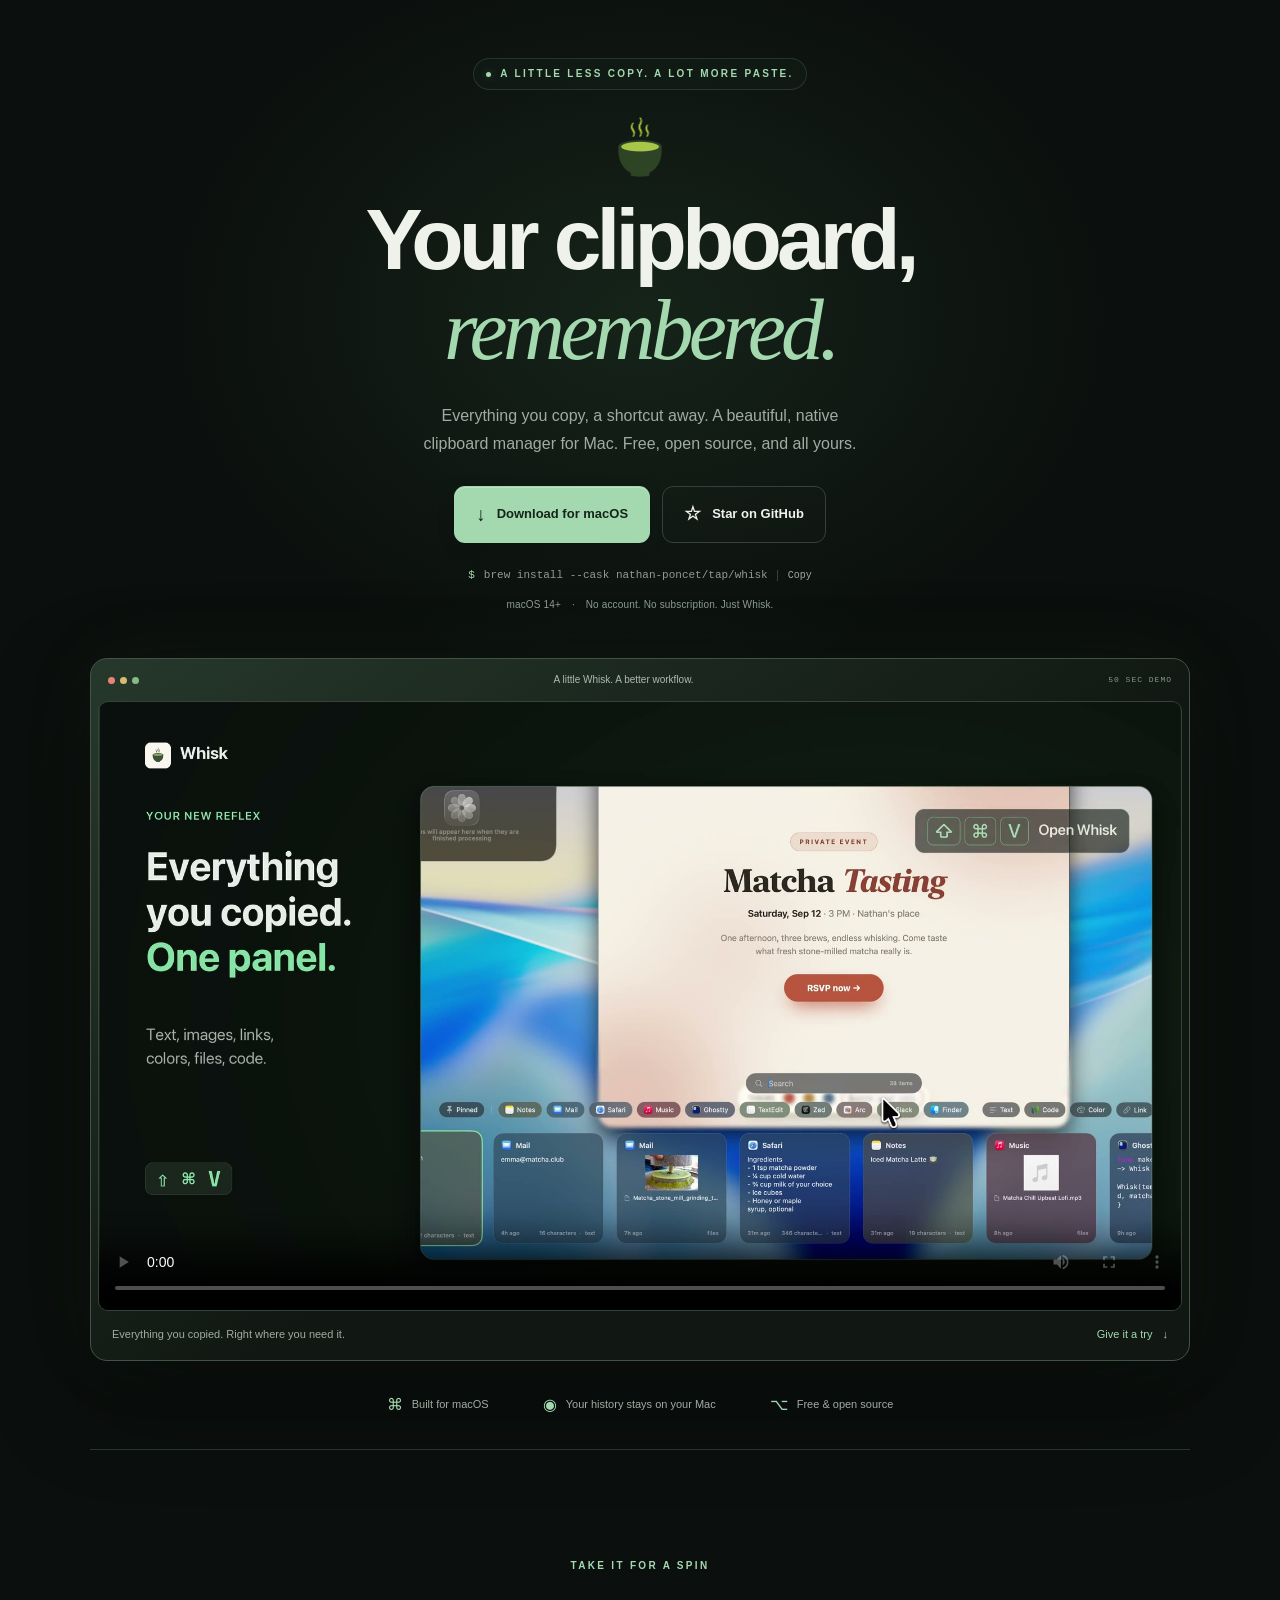
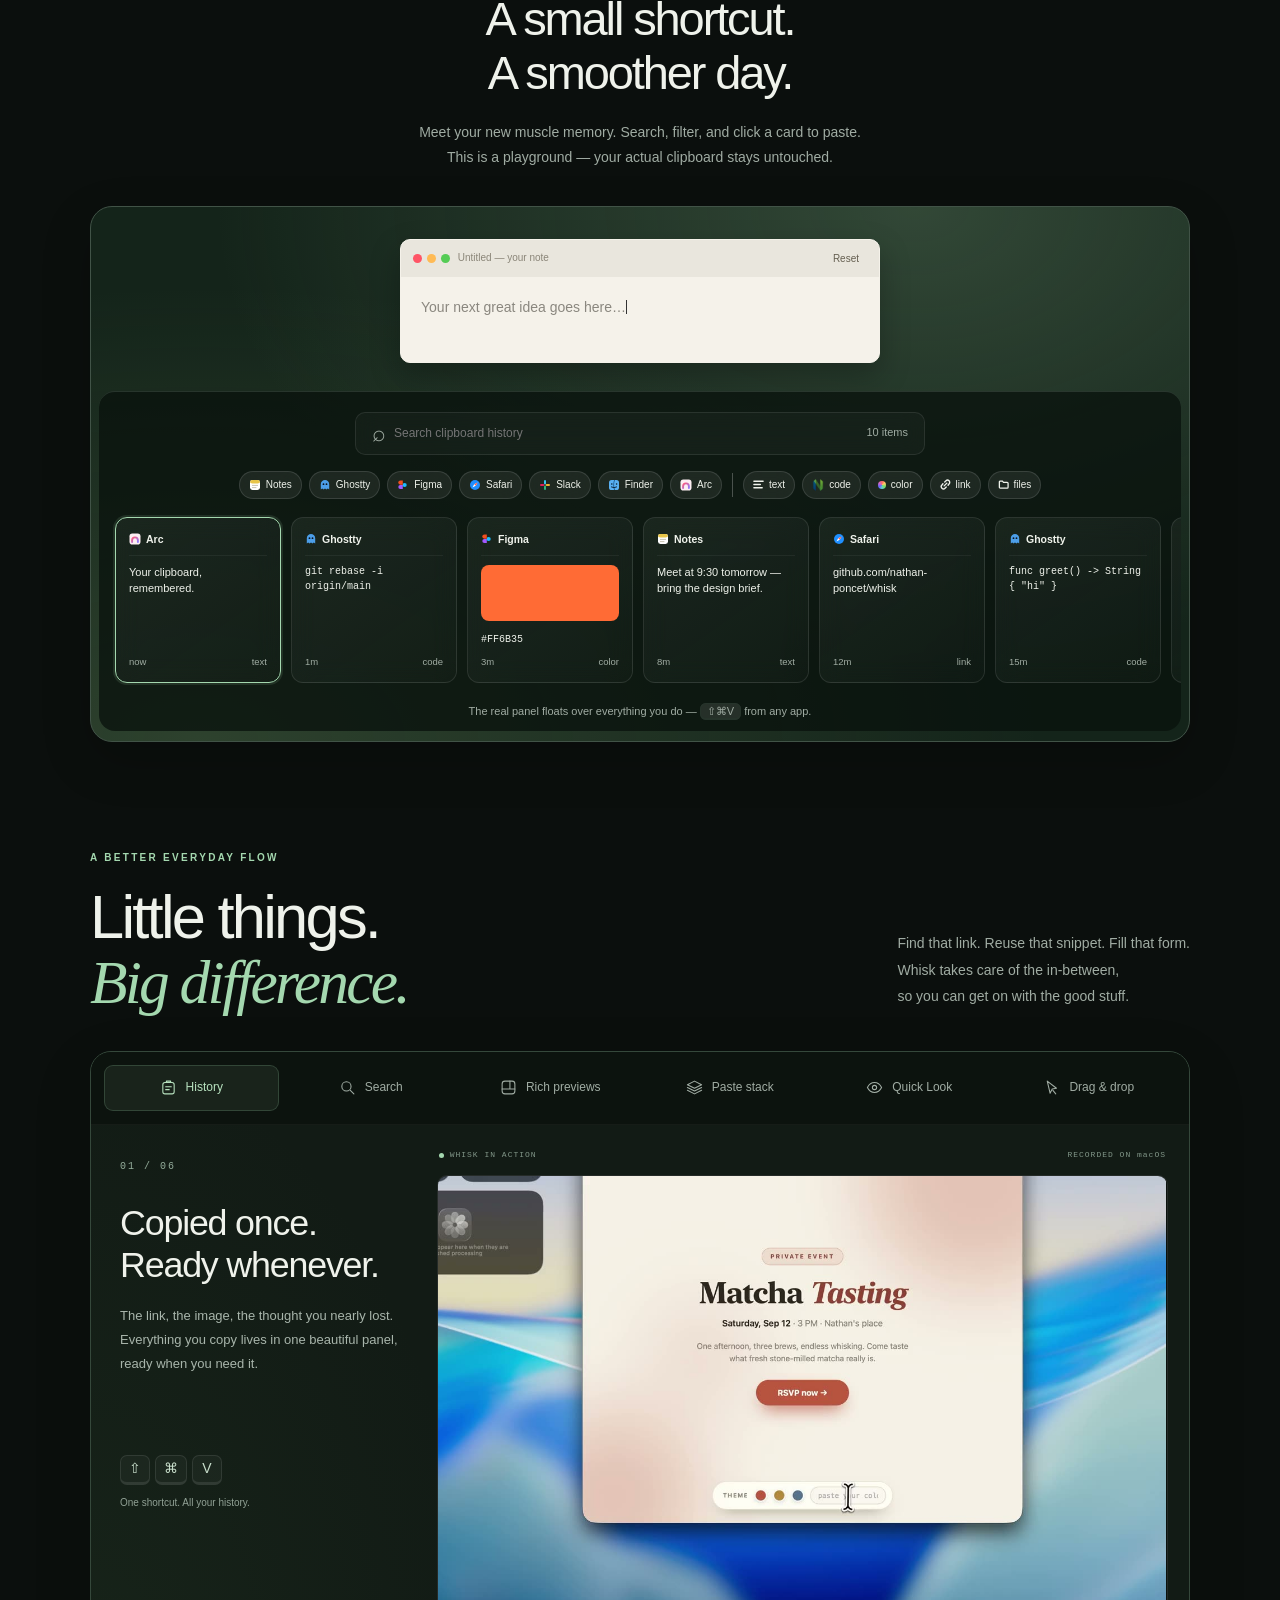
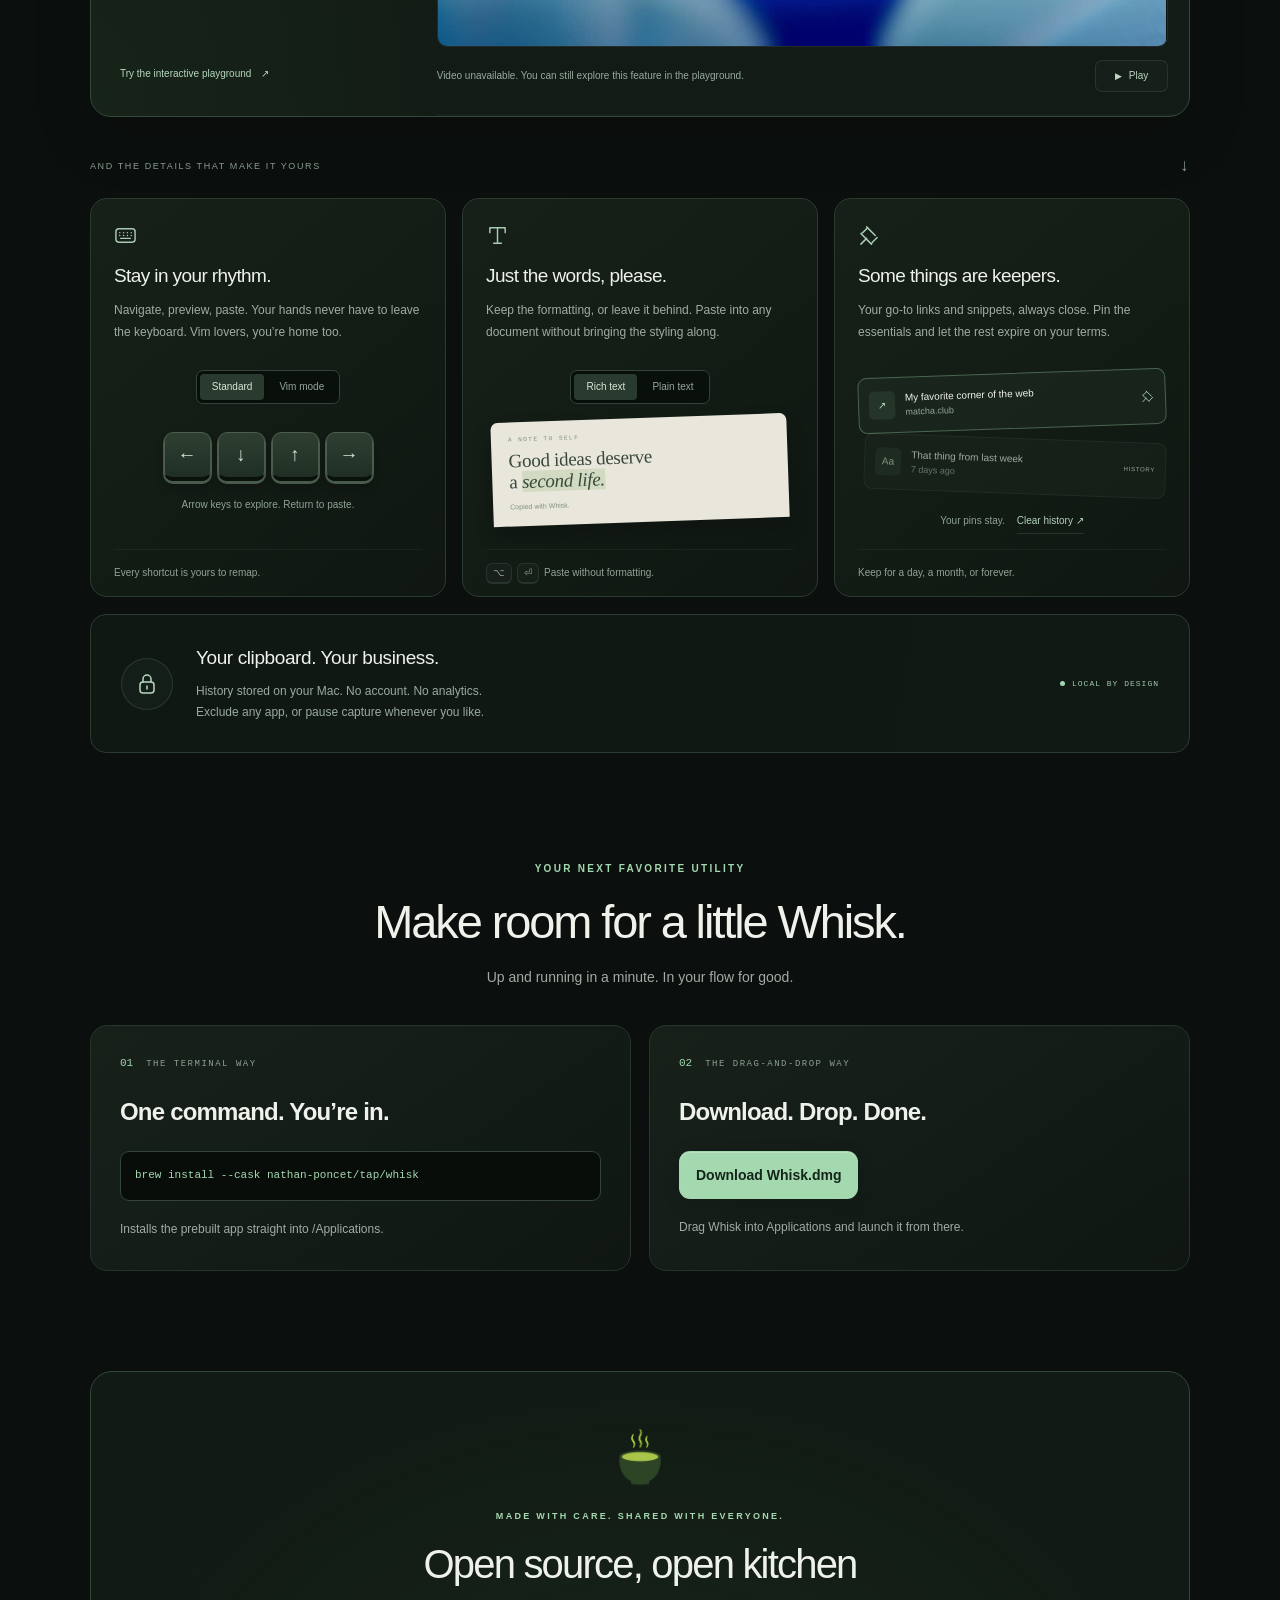
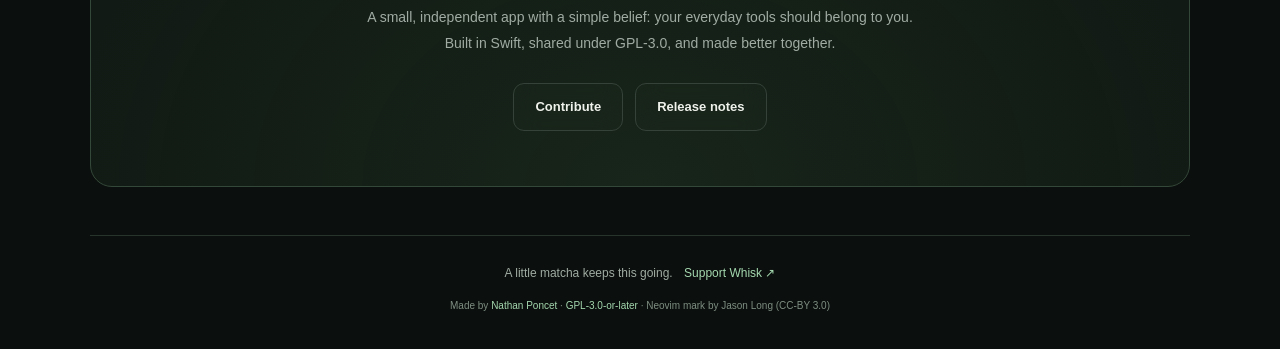
==== commit 95d09a88: "📝 Downloads open on first launch: the quarantine workaround goes Releases are signed with a Develope" ====
--- a/docs/index.html
+++ b/docs/index.html
@@ -168,12 +168,12 @@
       <div class="card option">
         <div class="option-label">01 <span>THE TERMINAL WAY</span></div><h3>One command. You’re in.</h3>
         <p style="margin-top: 8px"><code>brew install --cask nathan-poncet/tap/whisk</code></p>
-        <p class="note">Installs the prebuilt app straight into /Applications. Until Whisk ships notarized, clear Gatekeeper's quarantine once: <code>xattr -d com.apple.quarantine /Applications/Whisk.app</code>.</p>
+        <p class="note">Installs the prebuilt app straight into /Applications.</p>
       </div>
       <div class="card option">
         <div class="option-label">02 <span>THE DRAG-AND-DROP WAY</span></div><h3>Download. Drop. Done.</h3>
         <p style="margin-top: 8px"><a class="btn primary" style="padding: 9px 16px; font-size: 14px" href="https://github.com/nathan-poncet/whisk/releases/latest/download/Whisk.dmg">Download Whisk.dmg</a></p>
-        <p class="note">Drag Whisk into Applications. The app is not notarized yet: on first launch, allow it in System Settings → Privacy &amp; Security → Open Anyway.</p>
+        <p class="note">Drag Whisk into Applications and launch it from there.</p>
       </div>
     </div>
   </section>
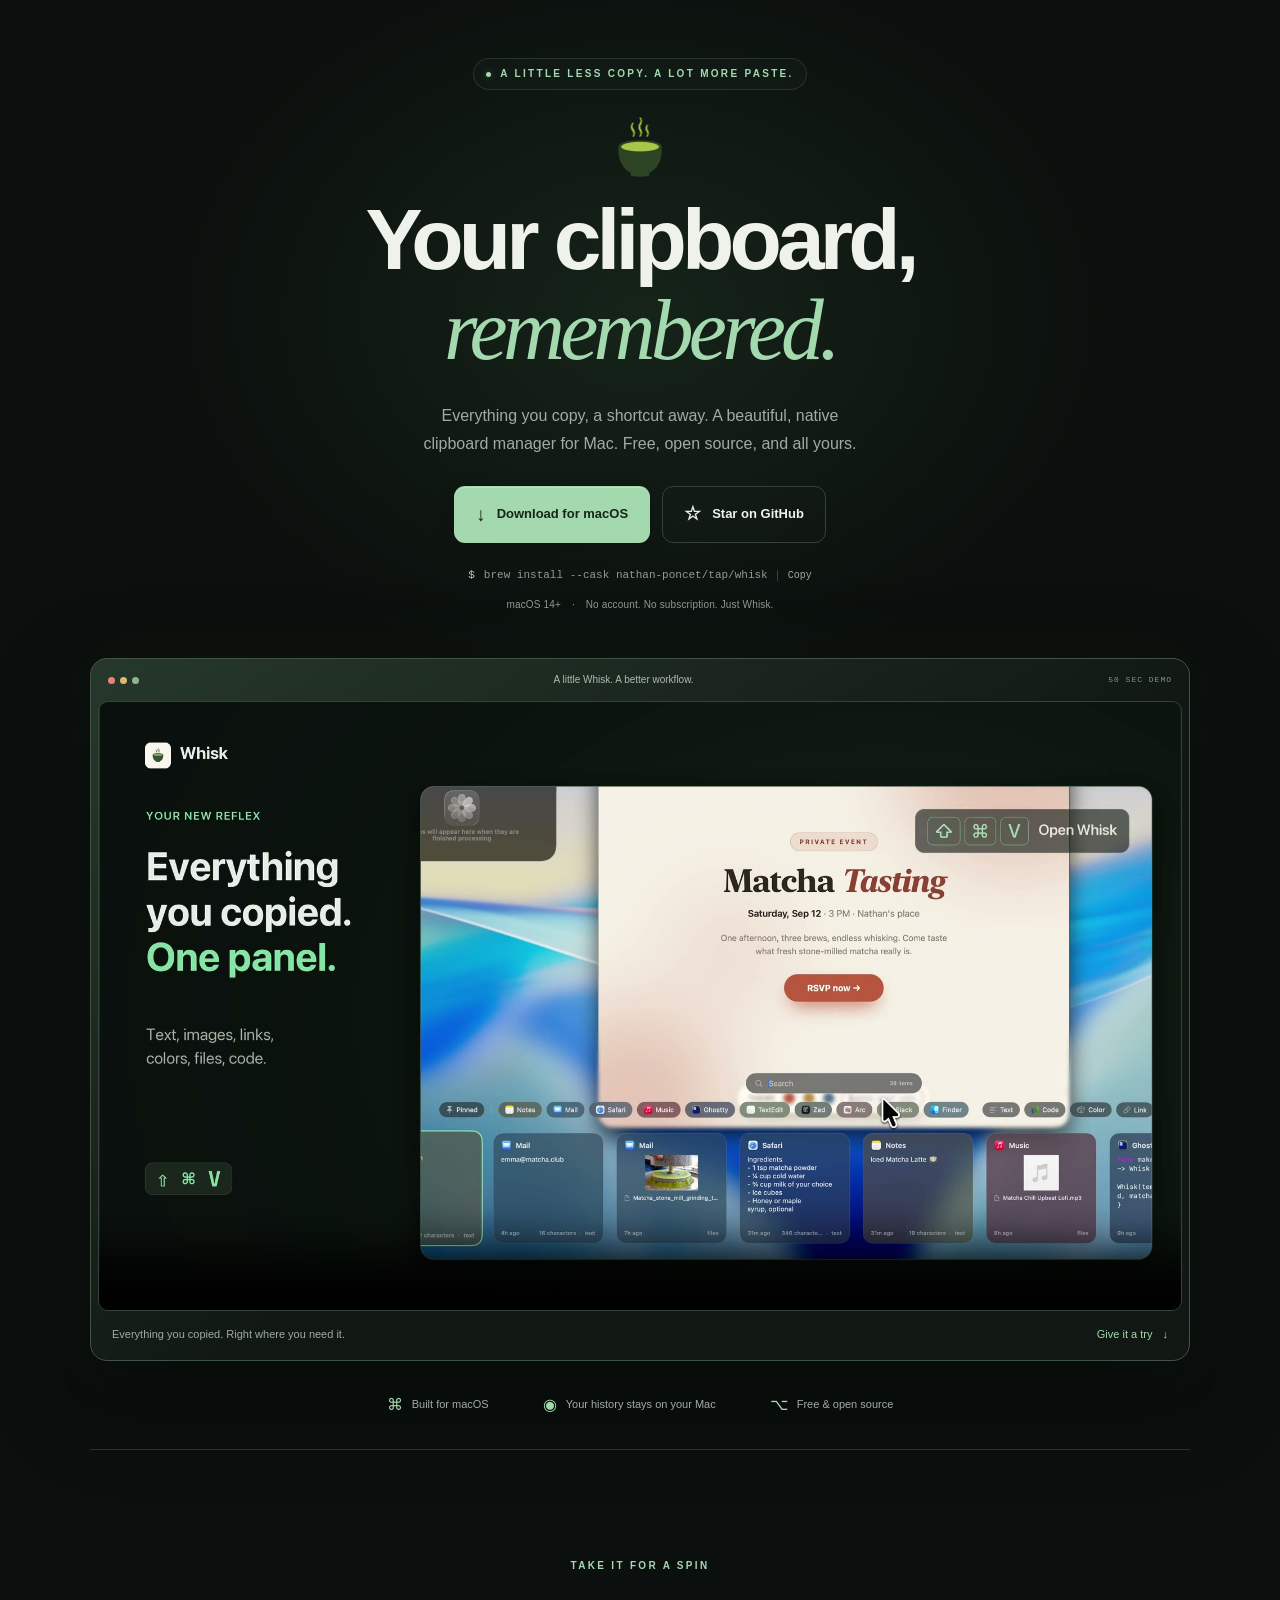
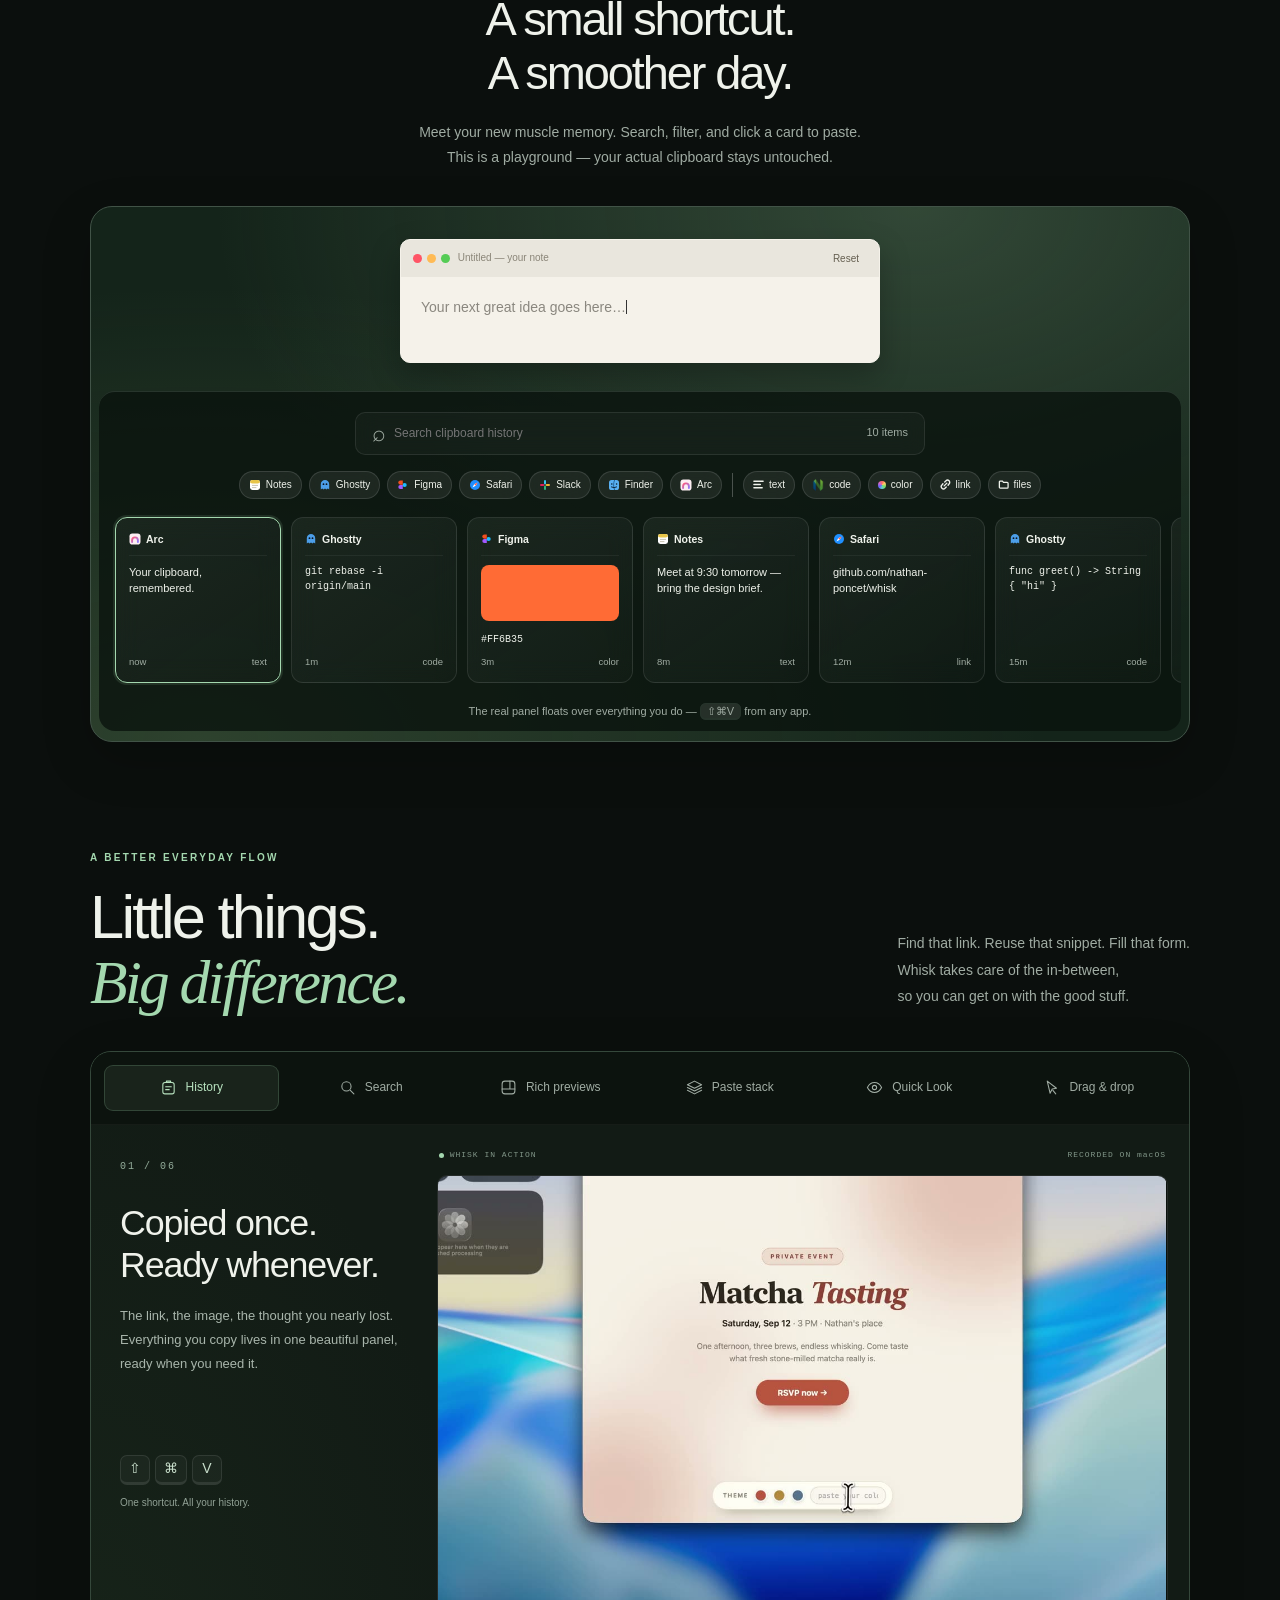
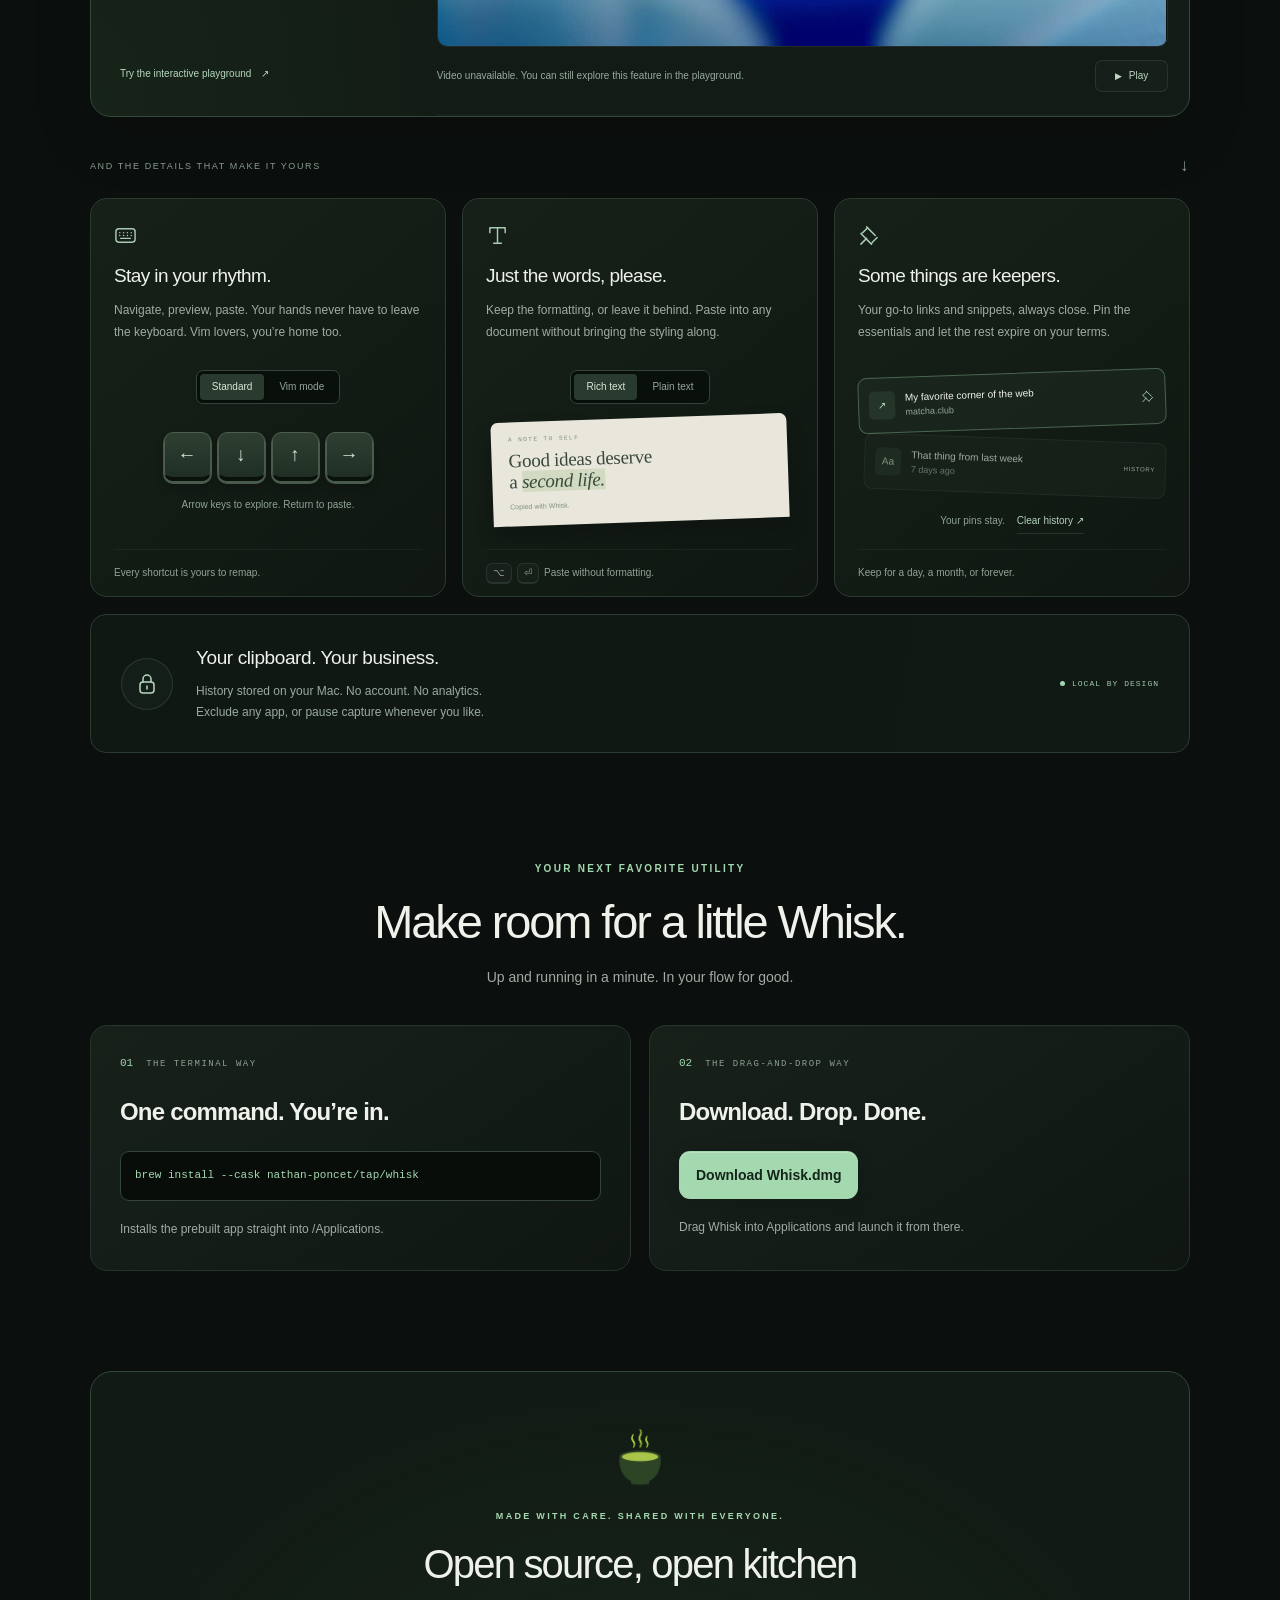
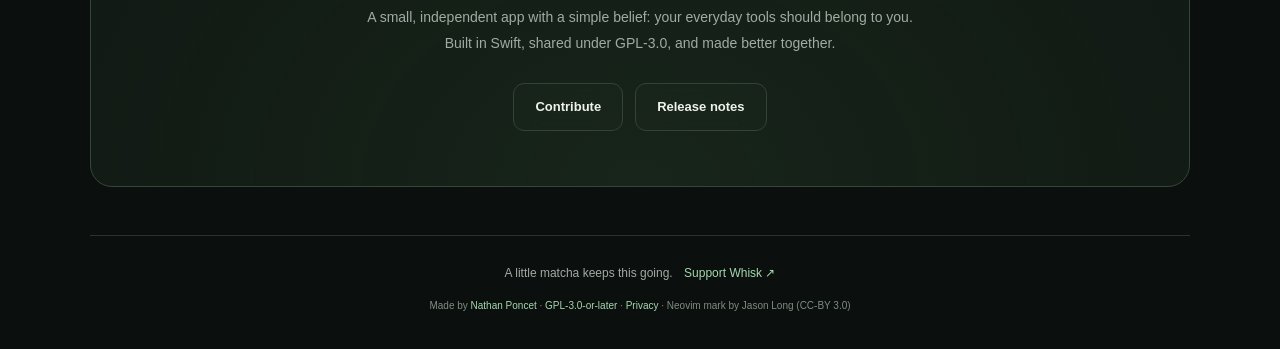
==== commit 4ac00645: "📝 The site states what Whisk stores and what leaves the Mac A privacy page, linked from the footer: " ====
--- a/docs/index.html
+++ b/docs/index.html
@@ -198,6 +198,7 @@
     </p>
     Made by <a href="https://github.com/nathan-poncet">Nathan Poncet</a> ·
     <a href="https://github.com/nathan-poncet/whisk/blob/main/LICENSE">GPL-3.0-or-later</a> ·
+    <a href="privacy.html">Privacy</a> ·
     Neovim mark by Jason Long (CC-BY 3.0)
   </footer>
 </main>
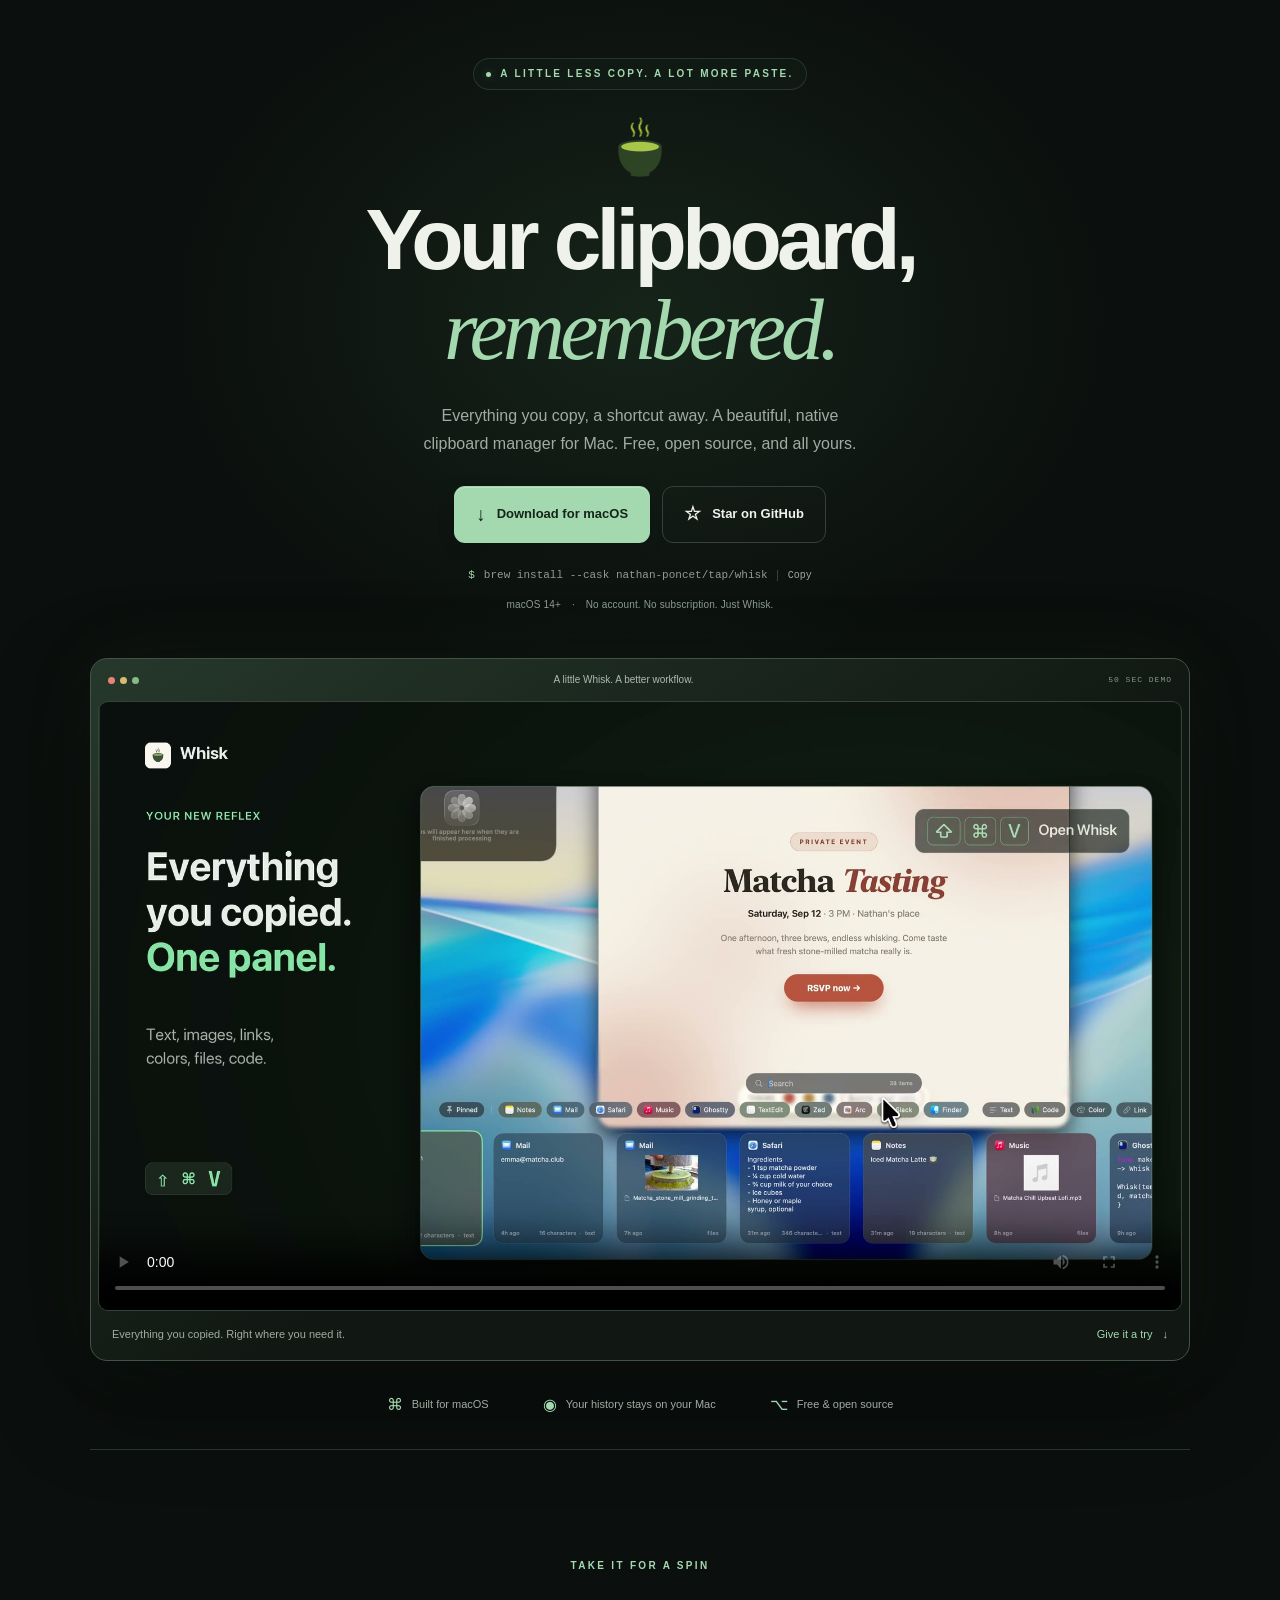
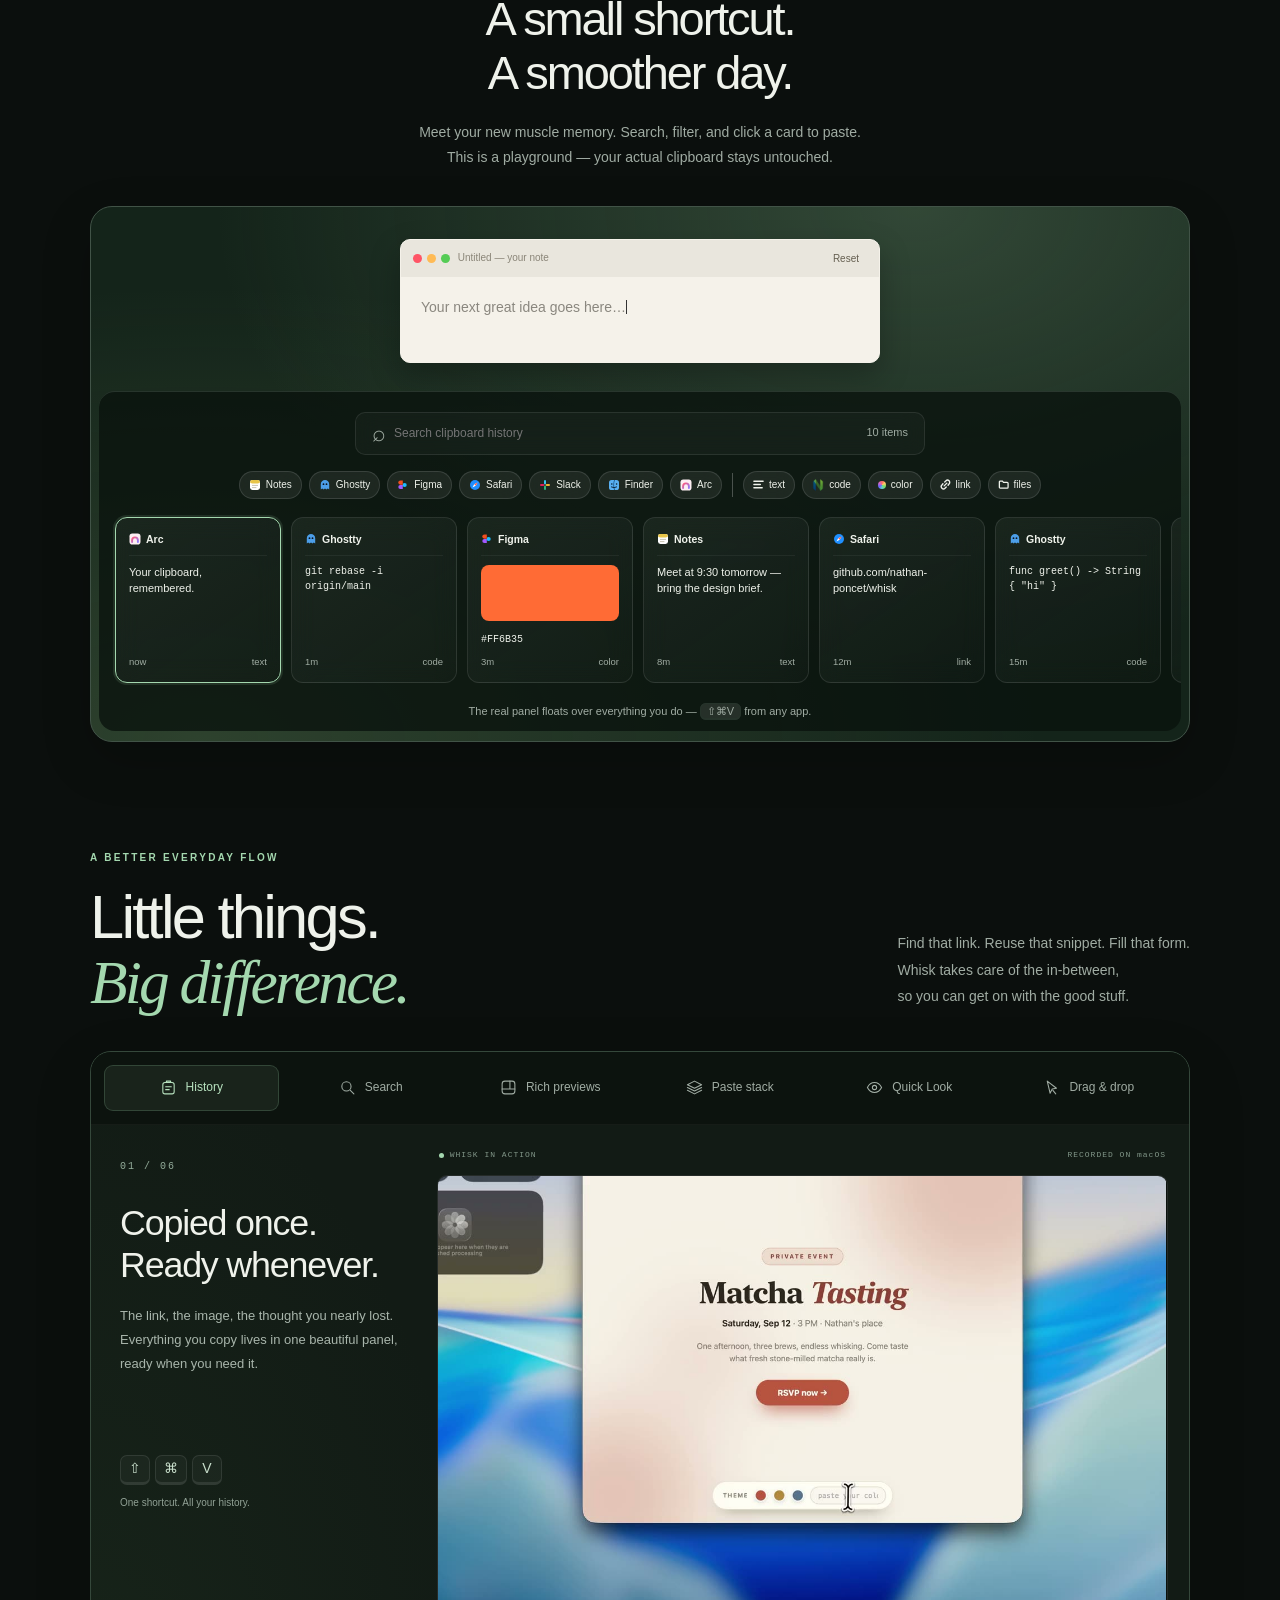
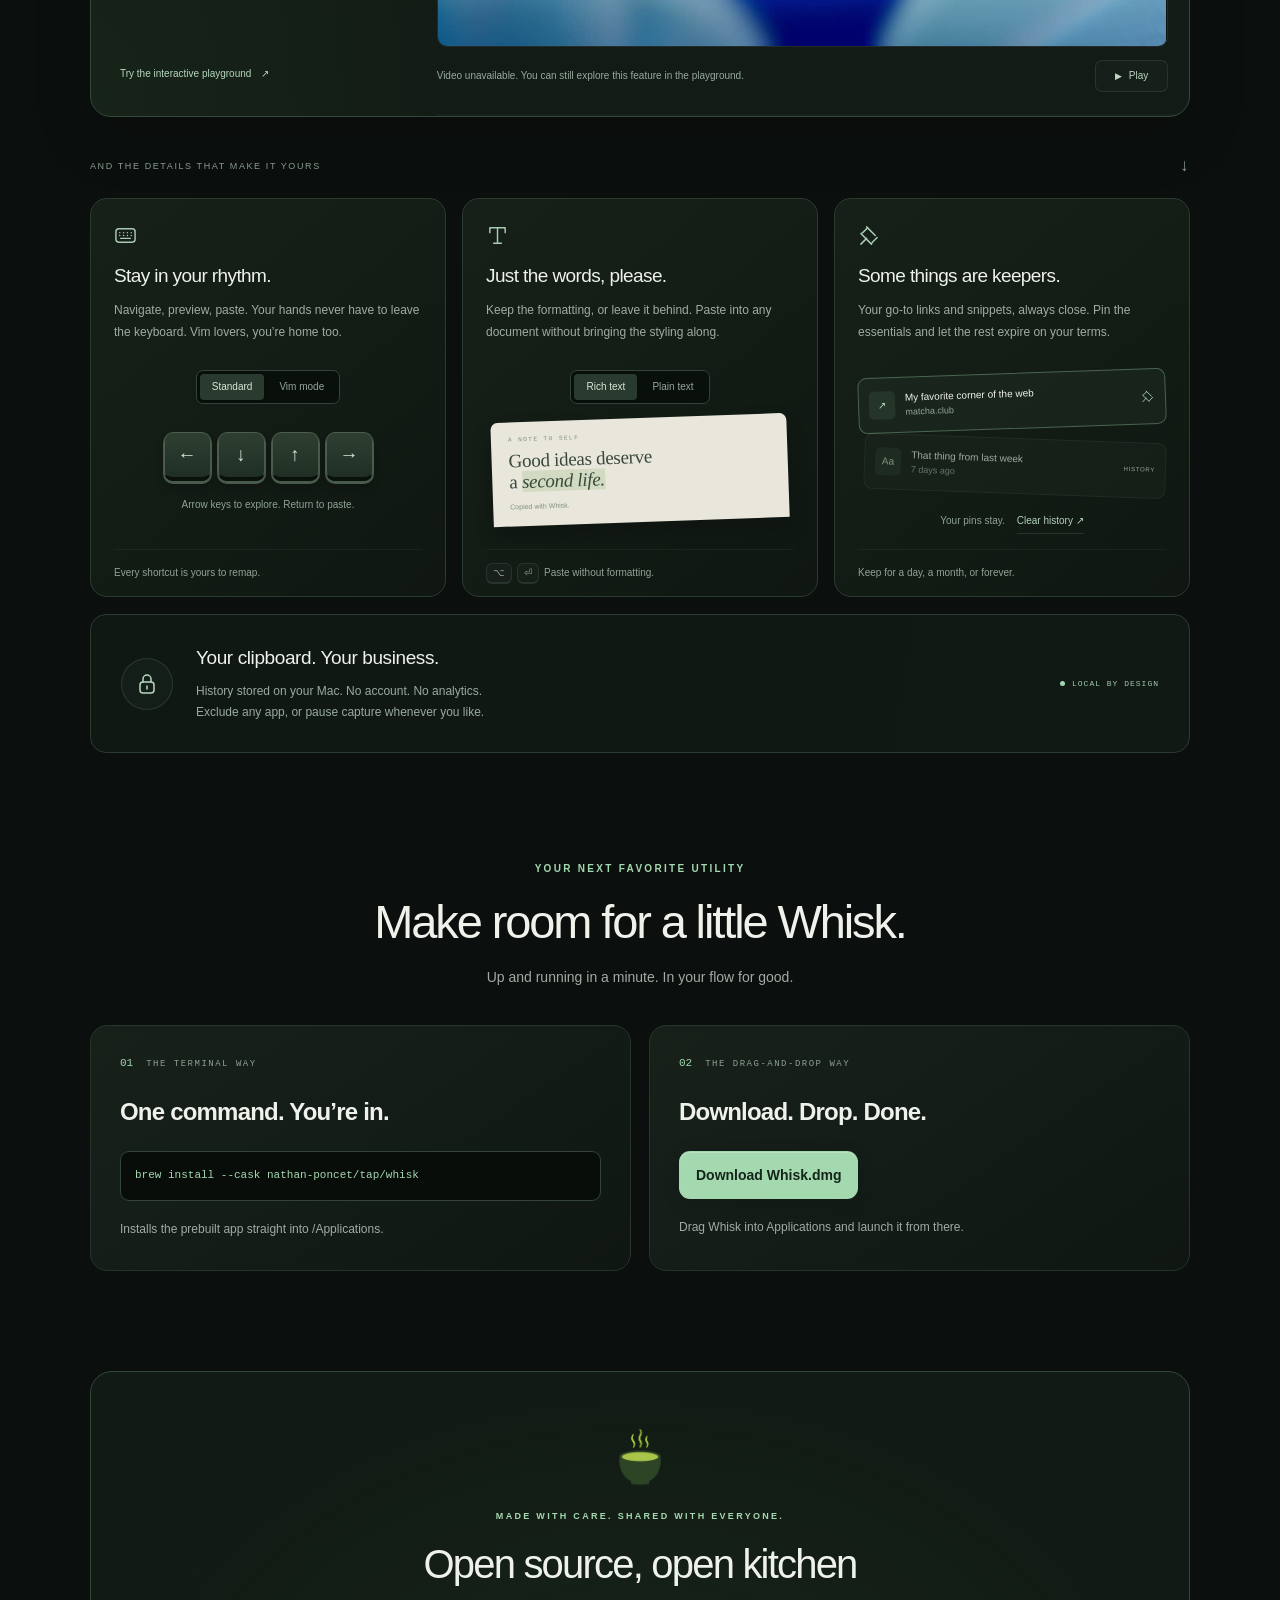
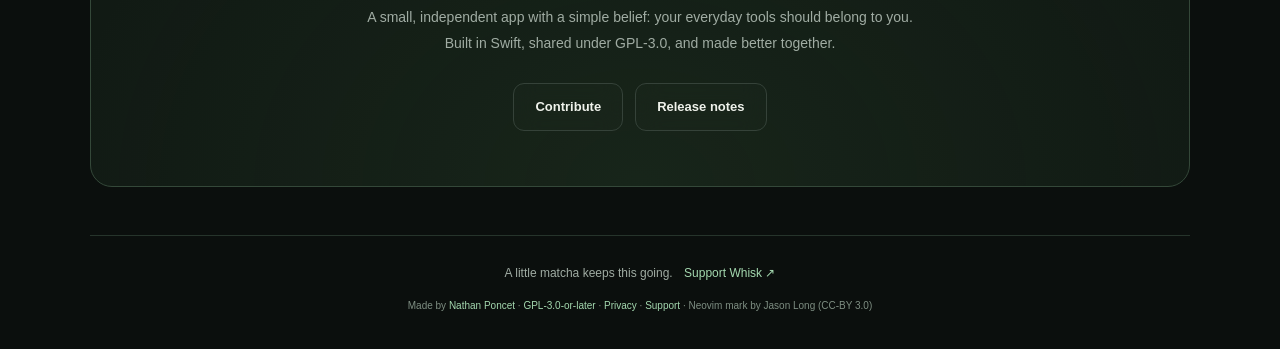
==== commit aa1d2d65: "📝 A support page tells users where to ask for help App Review rejected the listing under Guideline 1" ====
--- a/docs/index.html
+++ b/docs/index.html
@@ -199,6 +199,7 @@
     Made by <a href="https://github.com/nathan-poncet">Nathan Poncet</a> ·
     <a href="https://github.com/nathan-poncet/whisk/blob/main/LICENSE">GPL-3.0-or-later</a> ·
     <a href="privacy.html">Privacy</a> ·
+    <a href="support.html">Support</a> ·
     Neovim mark by Jason Long (CC-BY 3.0)
   </footer>
 </main>
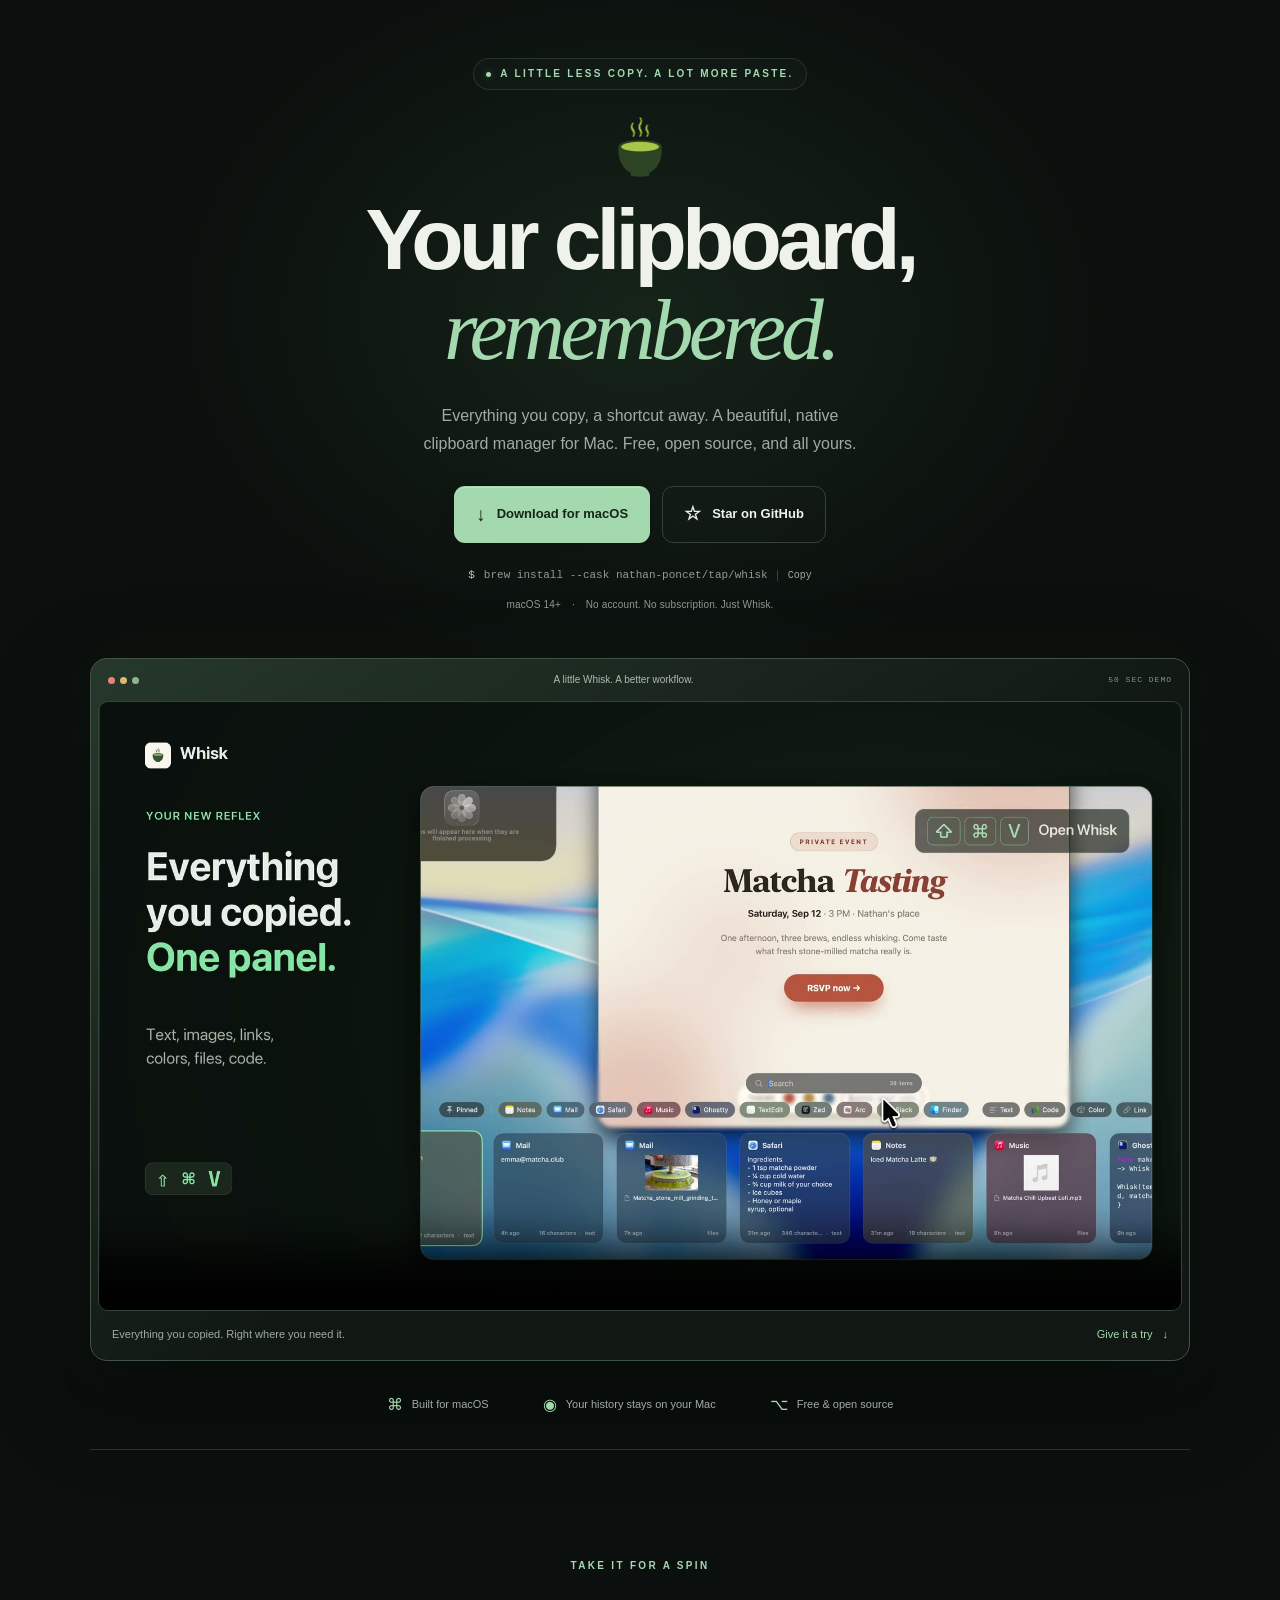
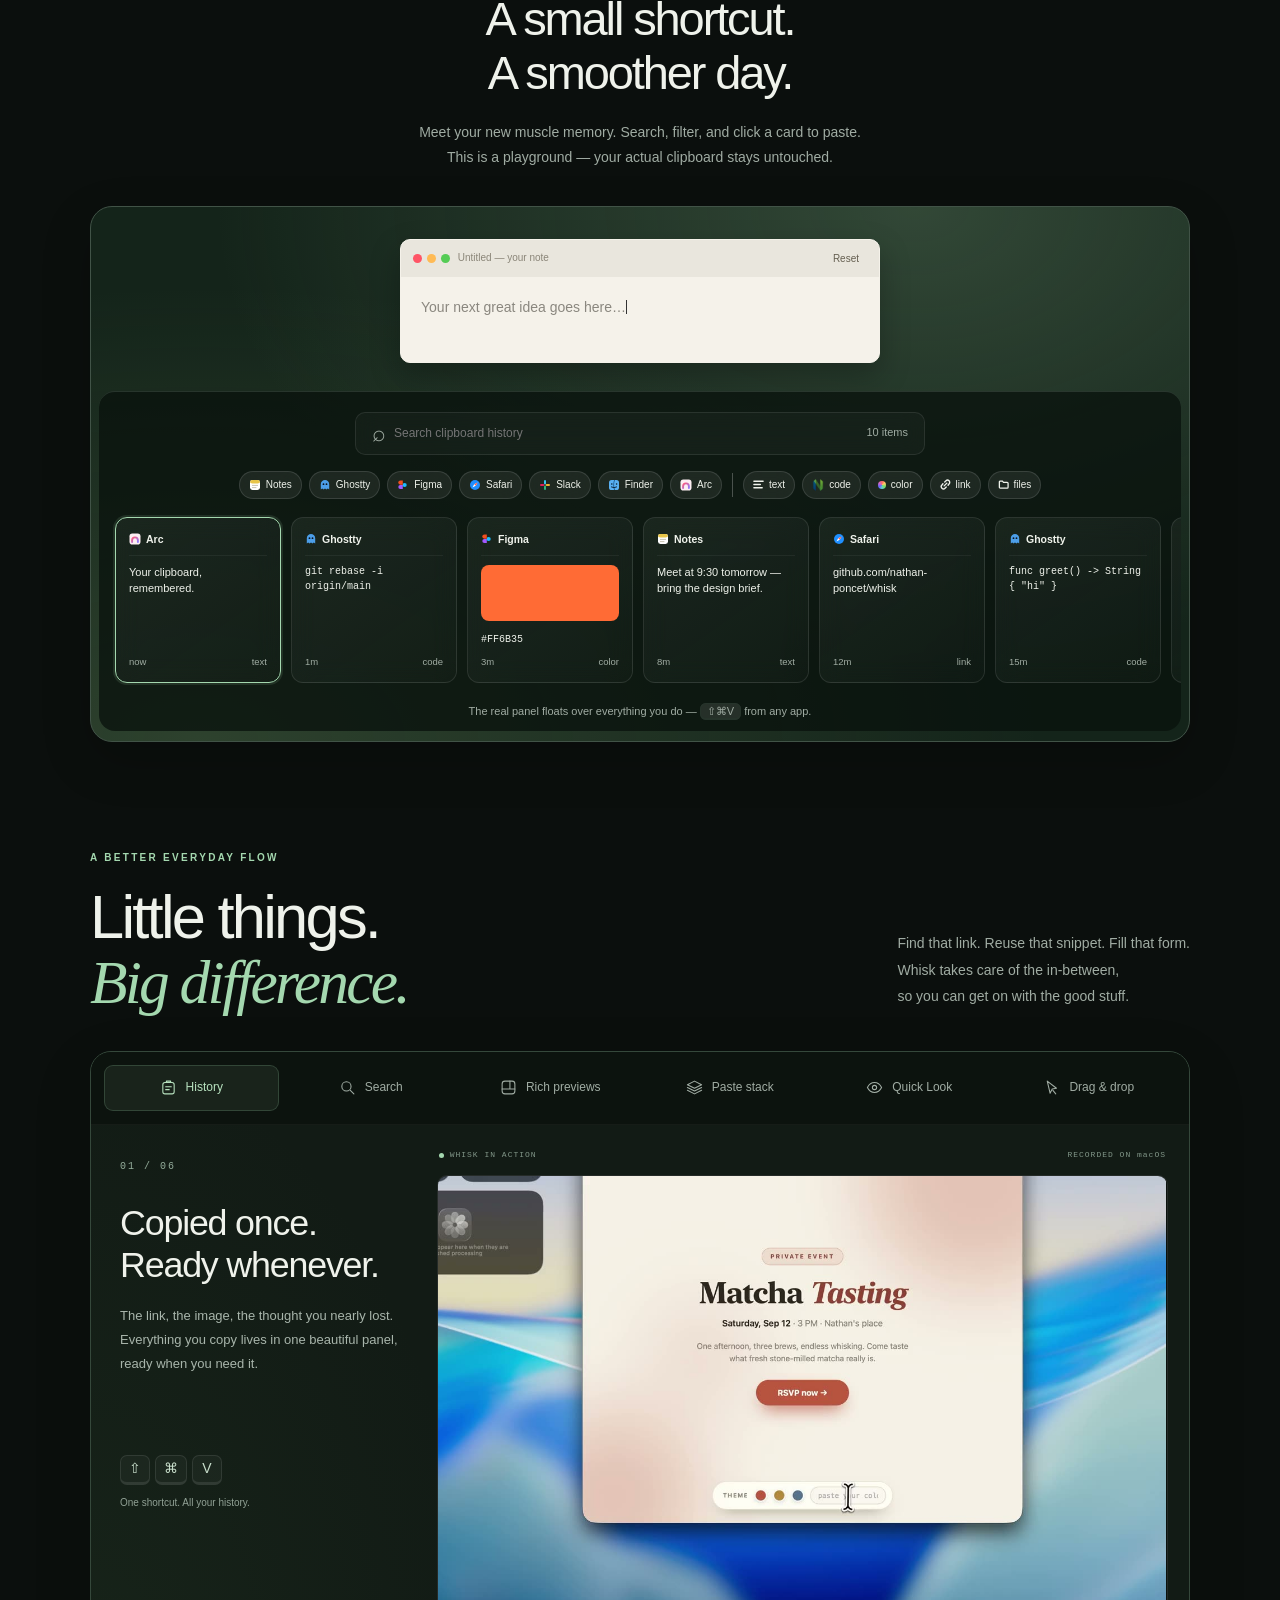
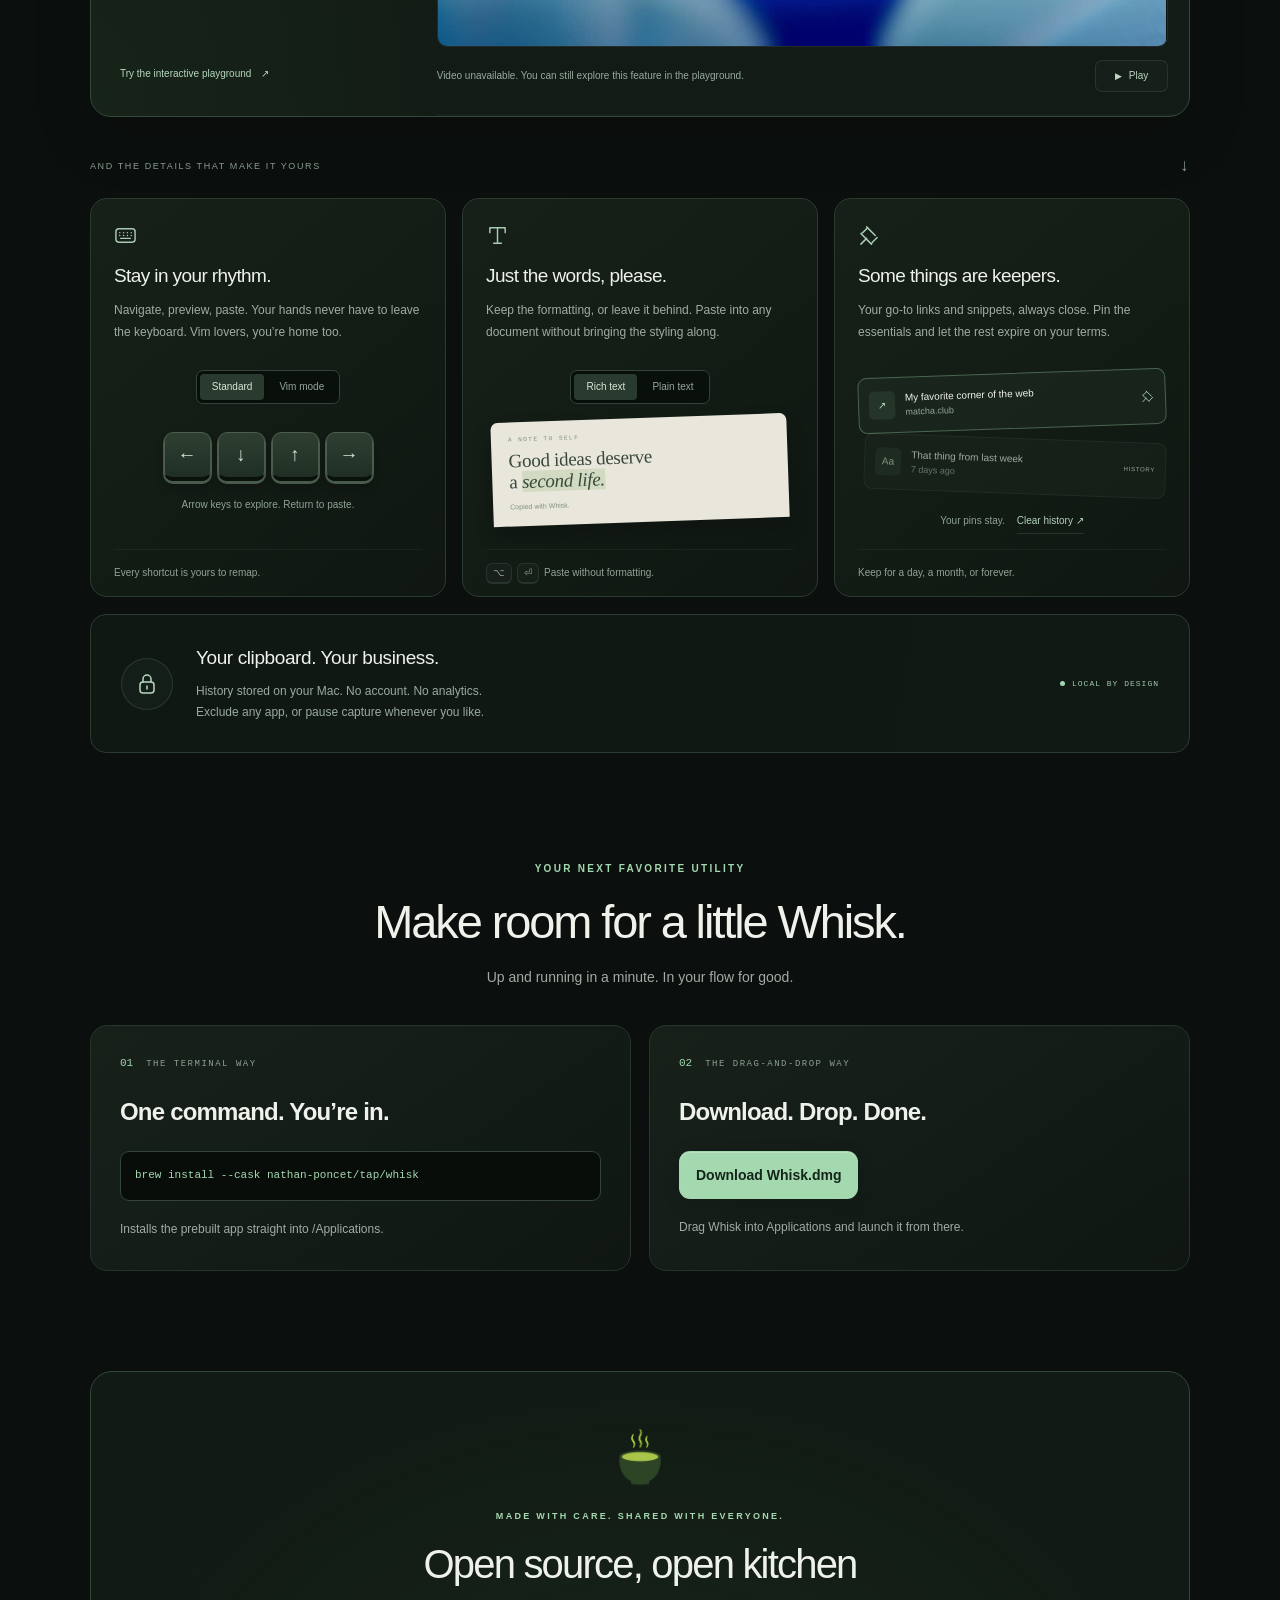
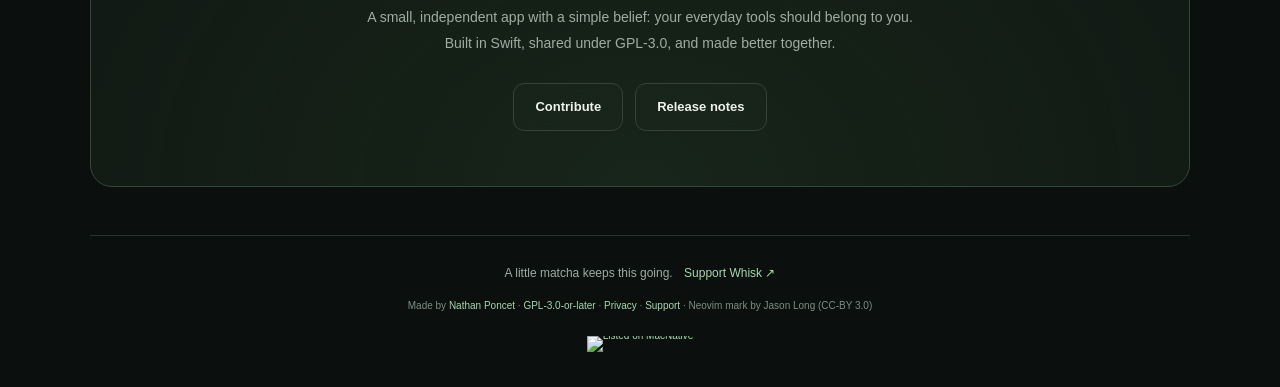
==== commit d2329b9f: "💄 The site footer carries the MacNative listing badge MacNative lists an app on its free plan only o" ====
--- a/docs/index.html
+++ b/docs/index.html
@@ -201,6 +201,9 @@
     <a href="privacy.html">Privacy</a> ·
     <a href="support.html">Support</a> ·
     Neovim mark by Jason Long (CC-BY 3.0)
+    <p class="listed-on">
+      <a href="https://macnative.io/apps/whisk?utm_source=macnative-badge&amp;utm_medium=referral" target="_blank" rel="noopener"><img src="https://macnative.io/badge?kind=listed&amp;theme=default&amp;slug=whisk" alt="Listed on MacNative" width="212" height="58" loading="lazy"></a>
+    </p>
   </footer>
 </main>
 
--- a/docs/styles.css
+++ b/docs/styles.css
@@ -324,6 +324,7 @@
 footer { margin-top: 48px; padding: 28px 0 35px; font-size: 10px; color: #7e8e82; }
 footer .support-link { color: var(--muted); font-size: 12px; }
 .support-link span { color: var(--accent); margin-left: 8px; }
+footer .listed-on { margin: 22px 0 0; line-height: 0; }
 @media (max-width: 960px) {
   main { padding: 0 28px; }
   .trust-strip { gap: 25px; font-size: 10px; }
